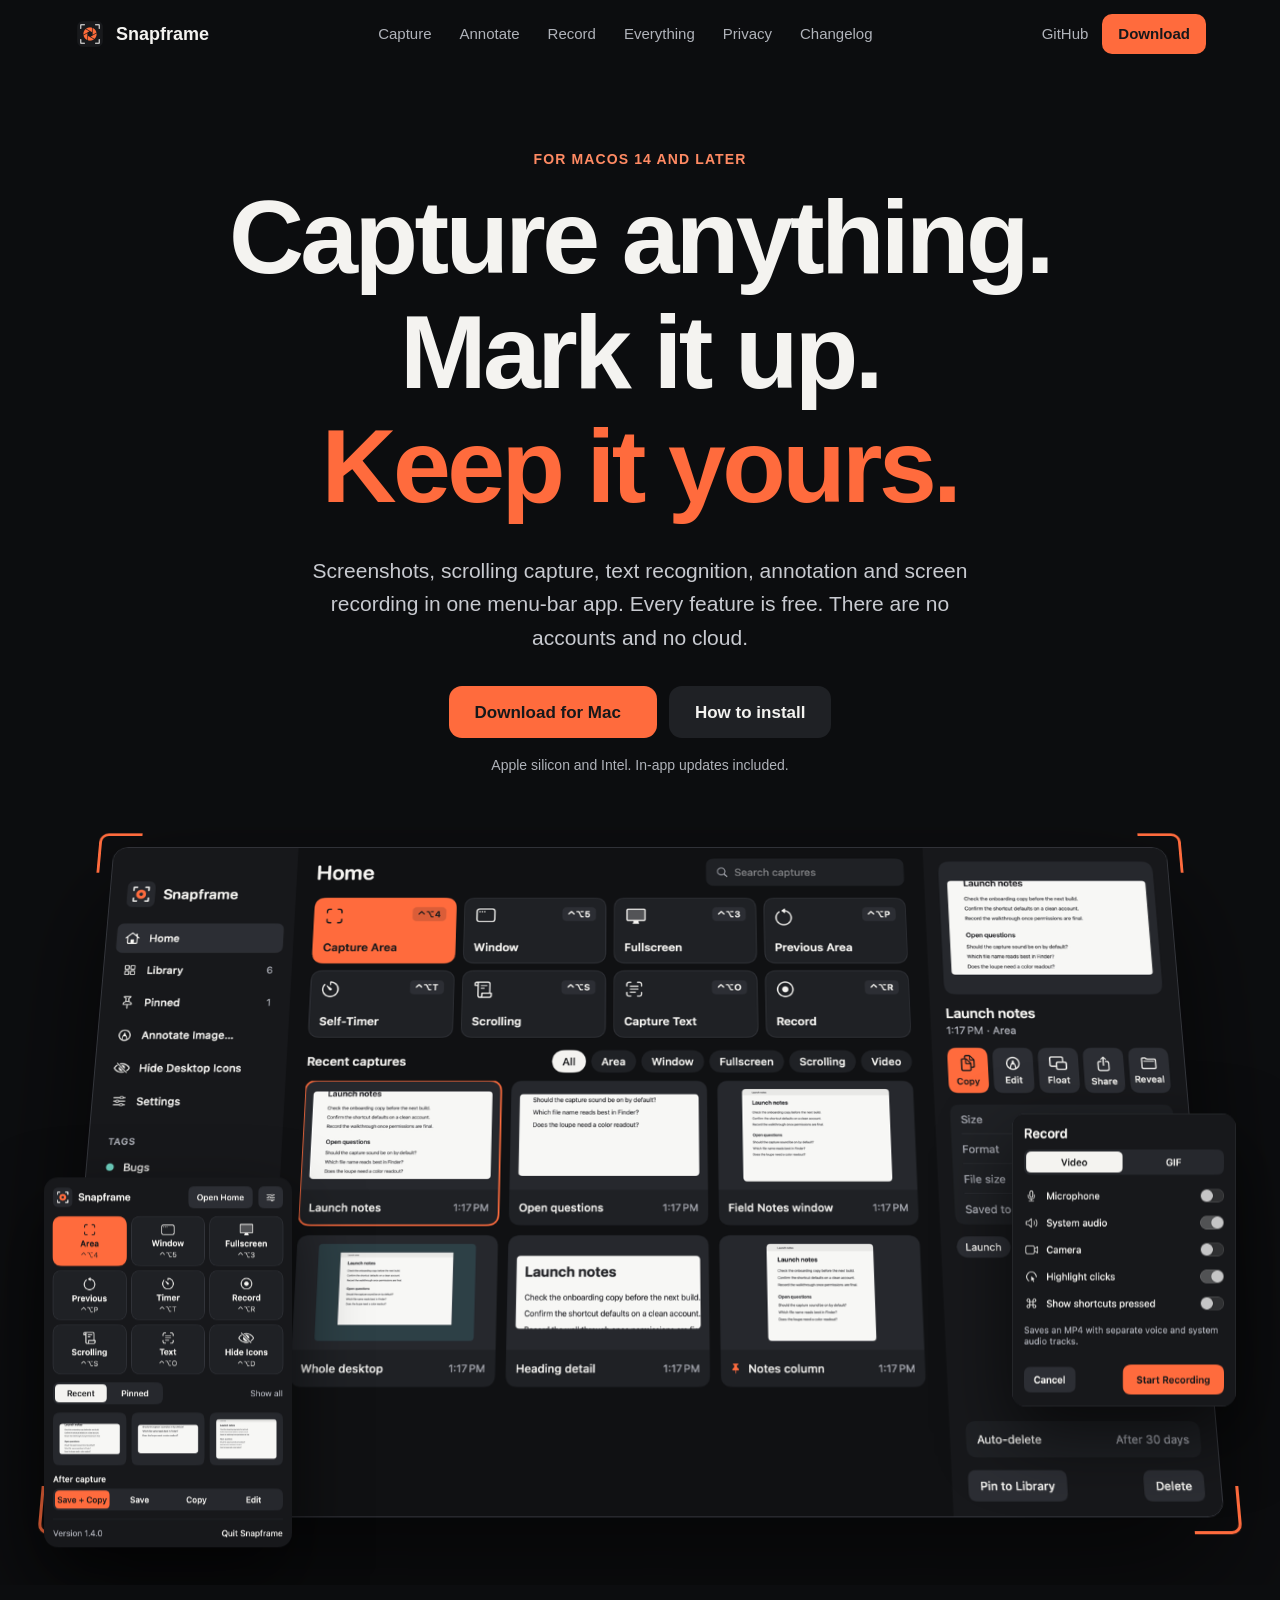
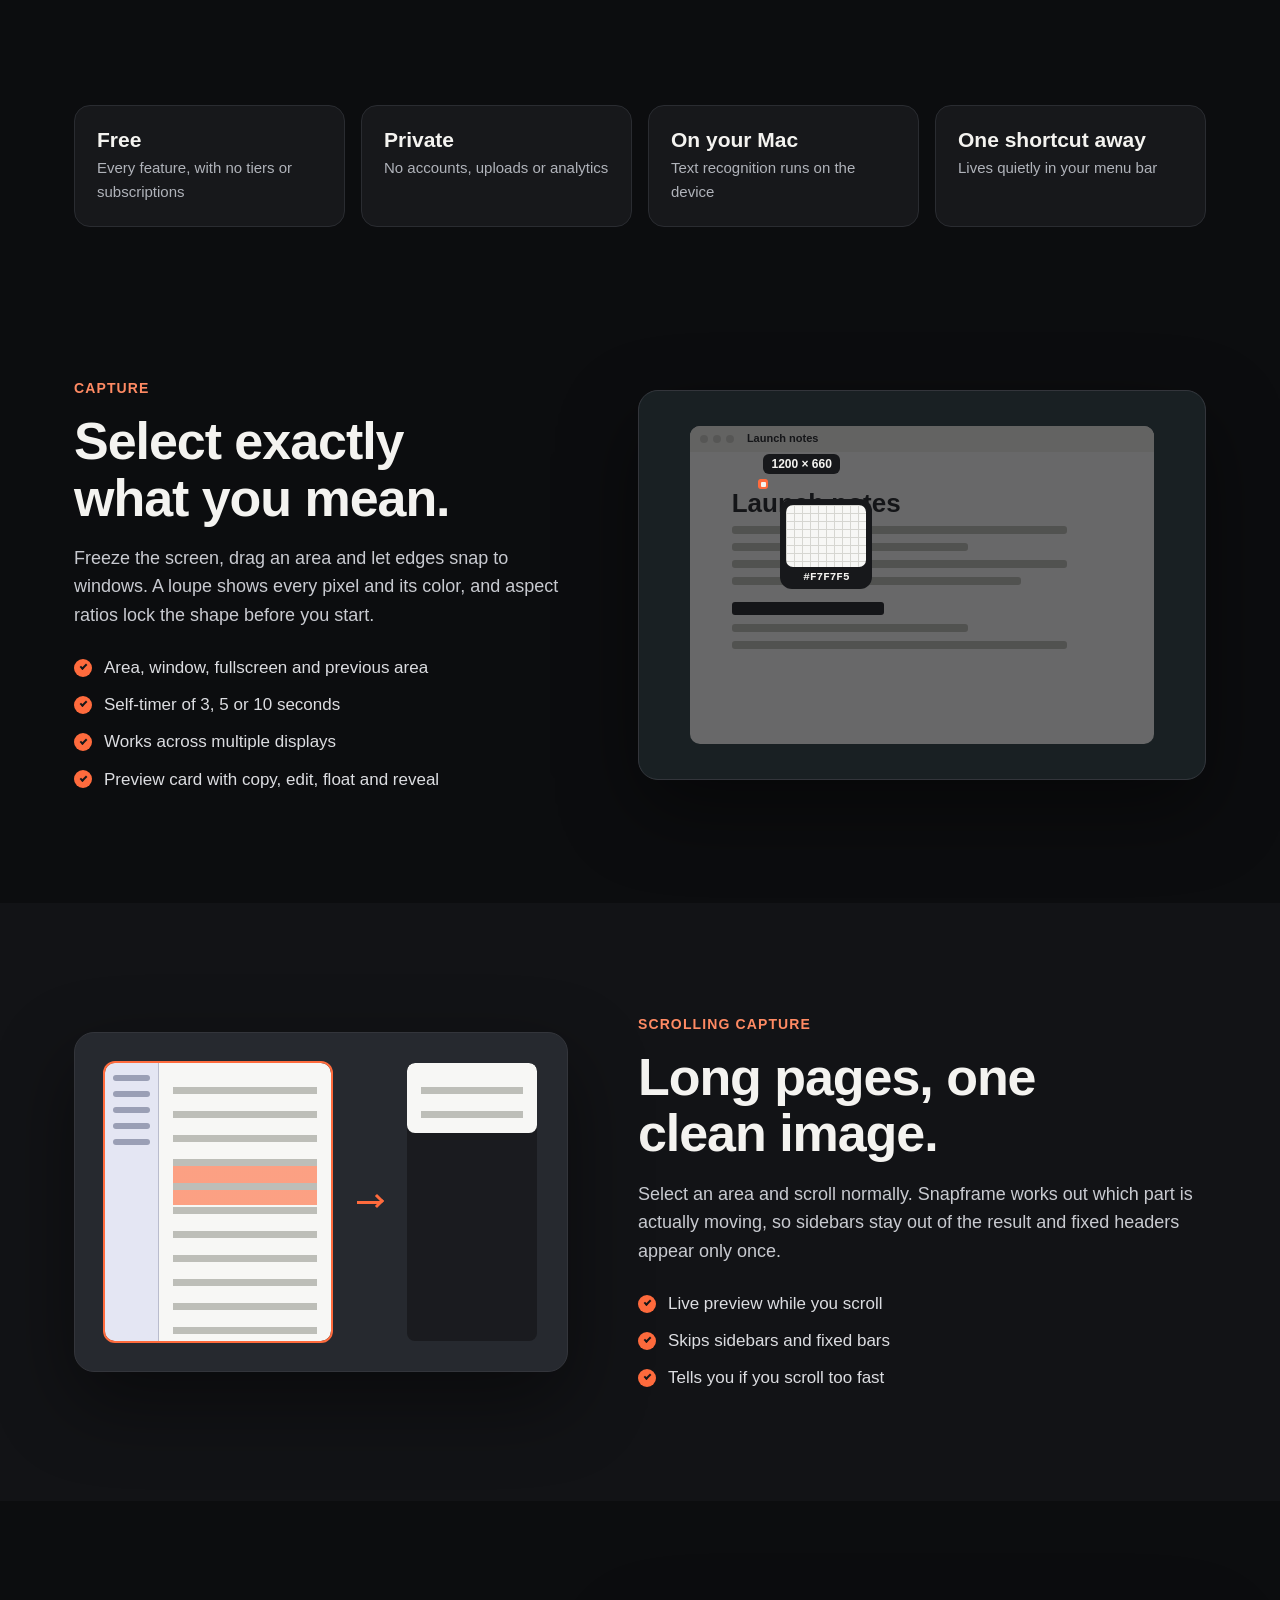
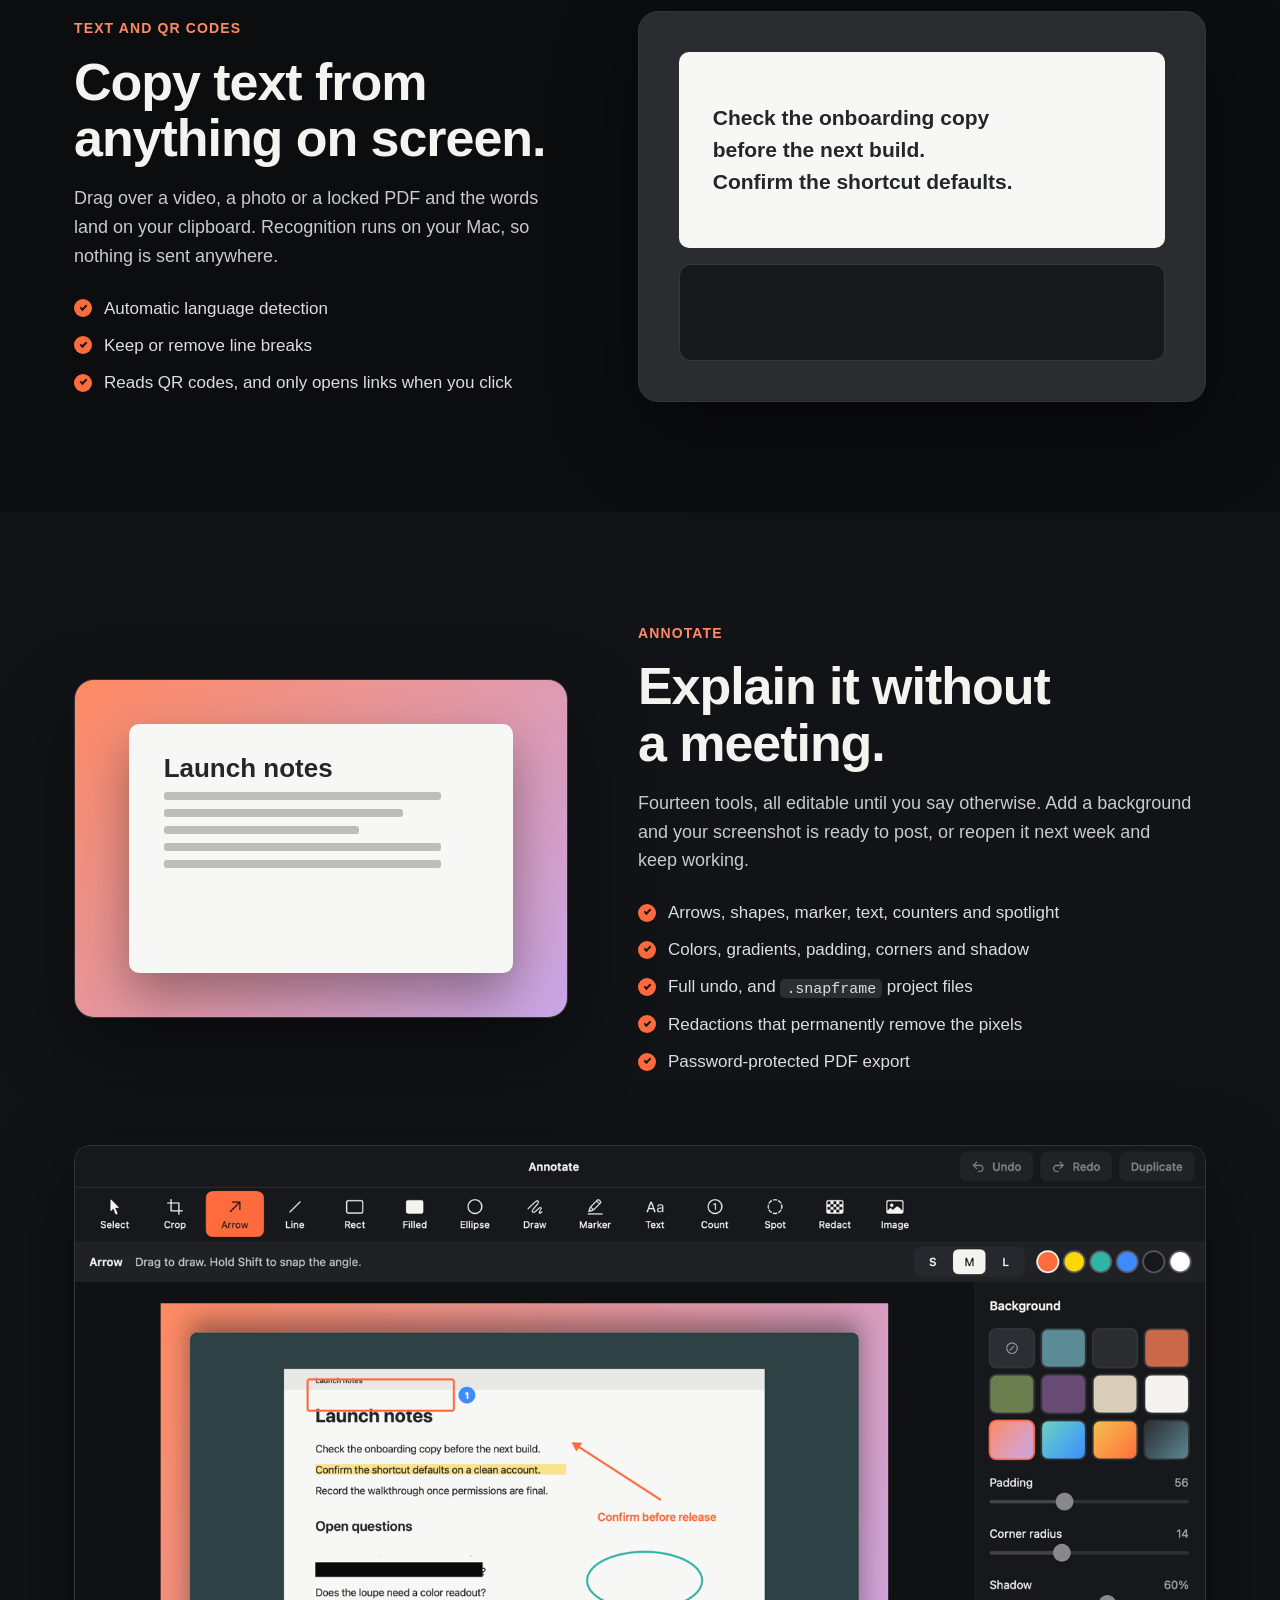
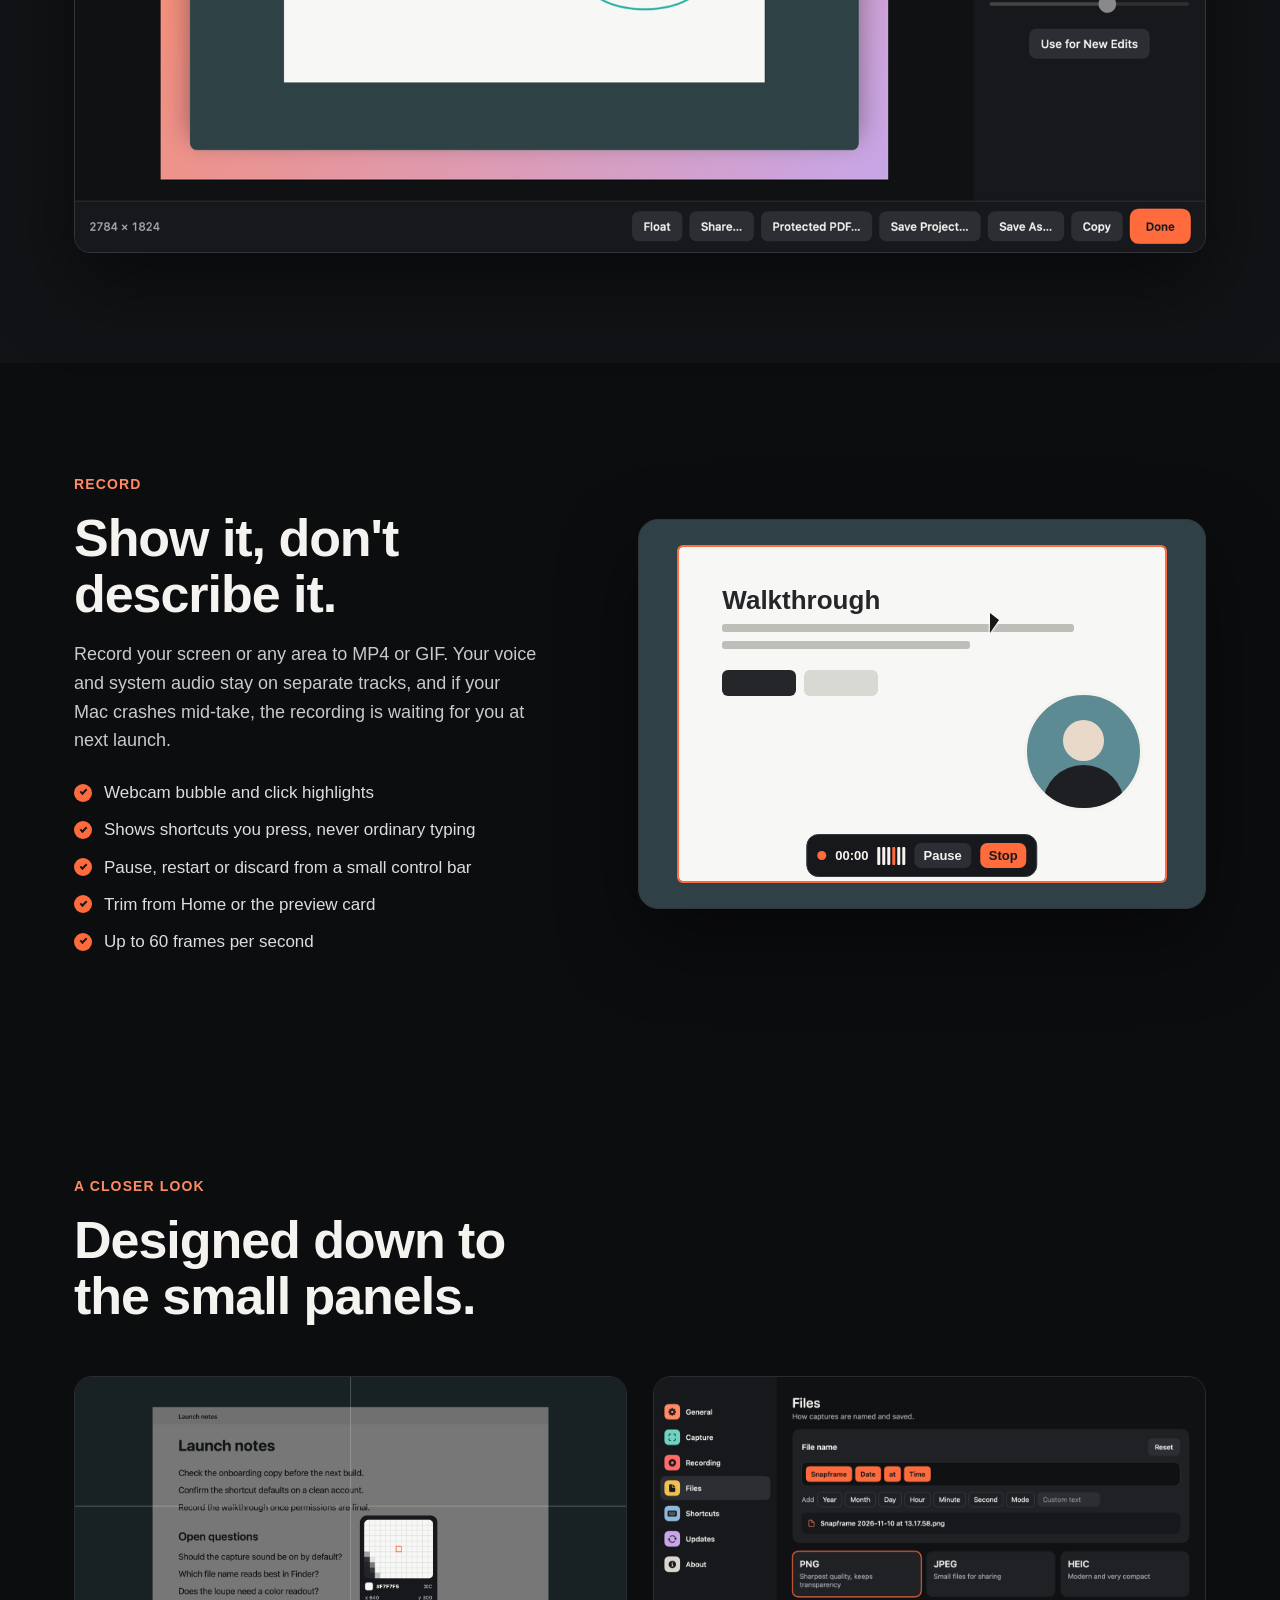
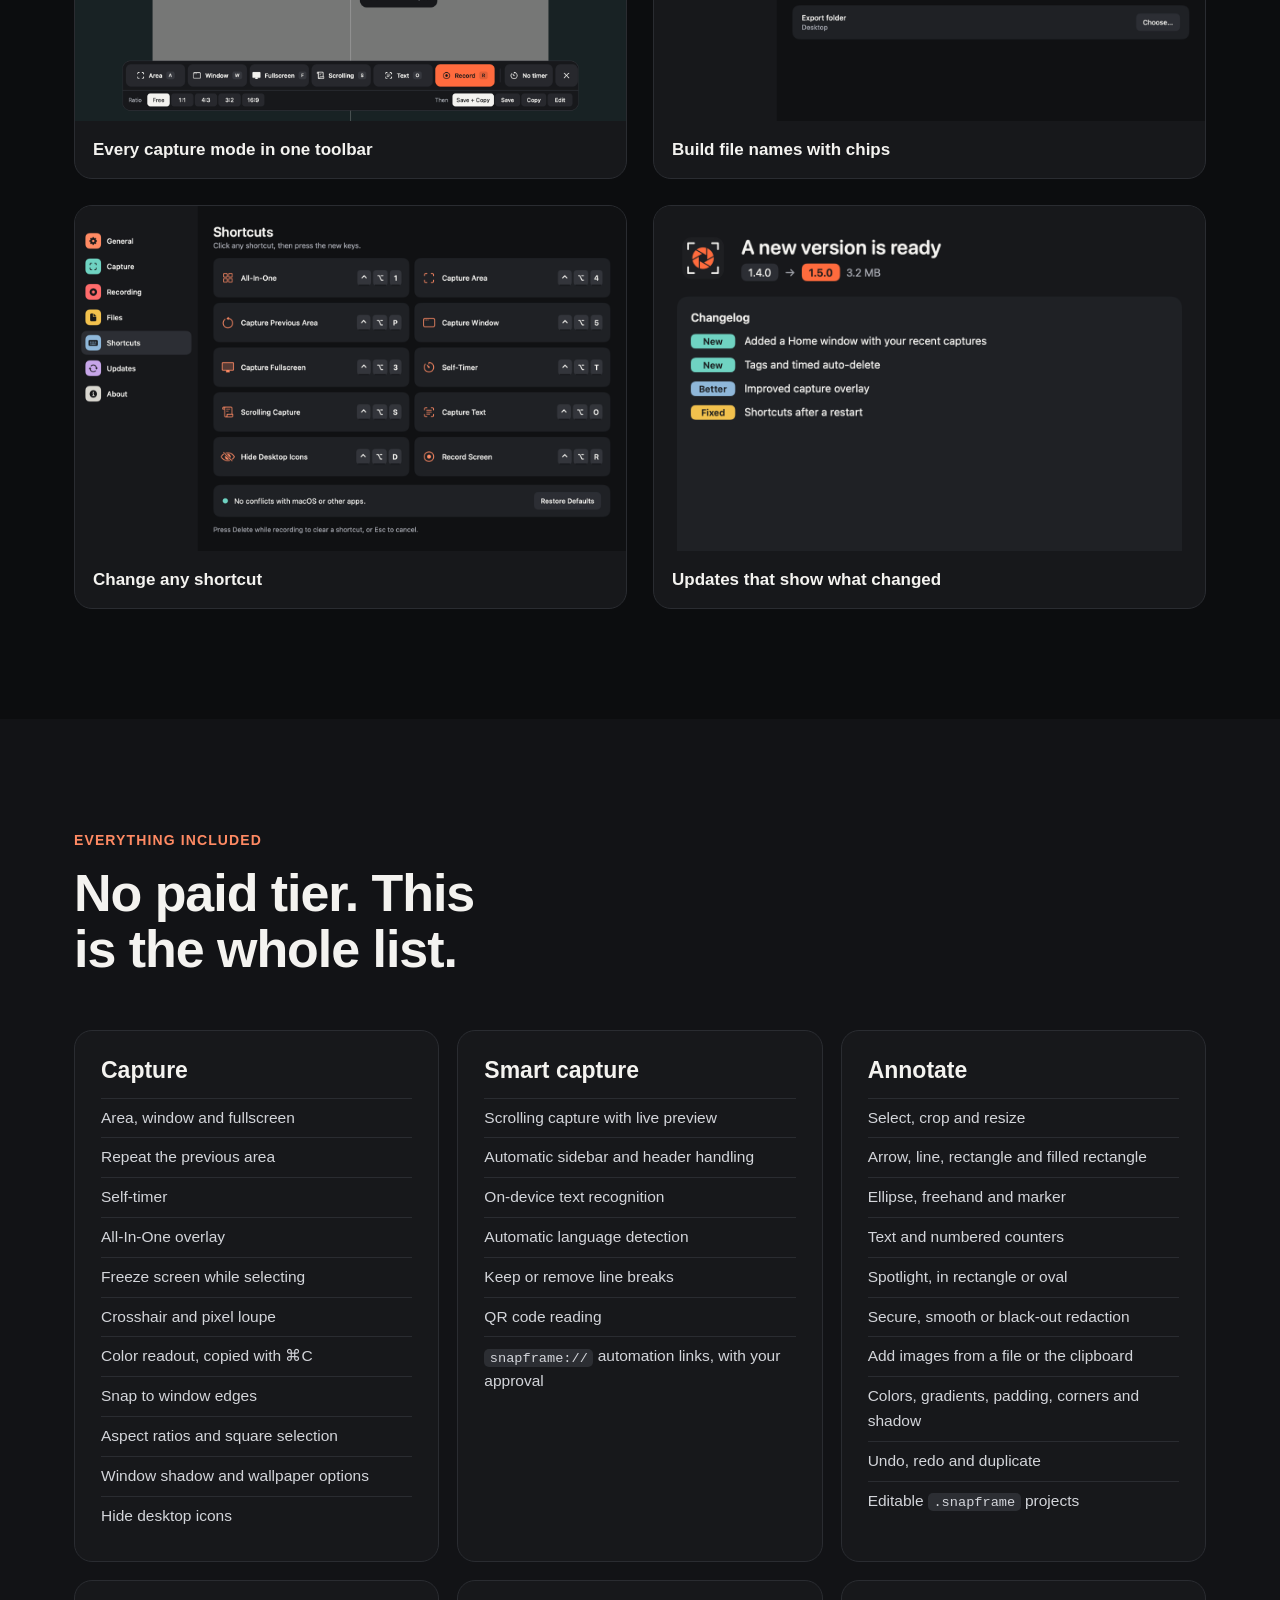
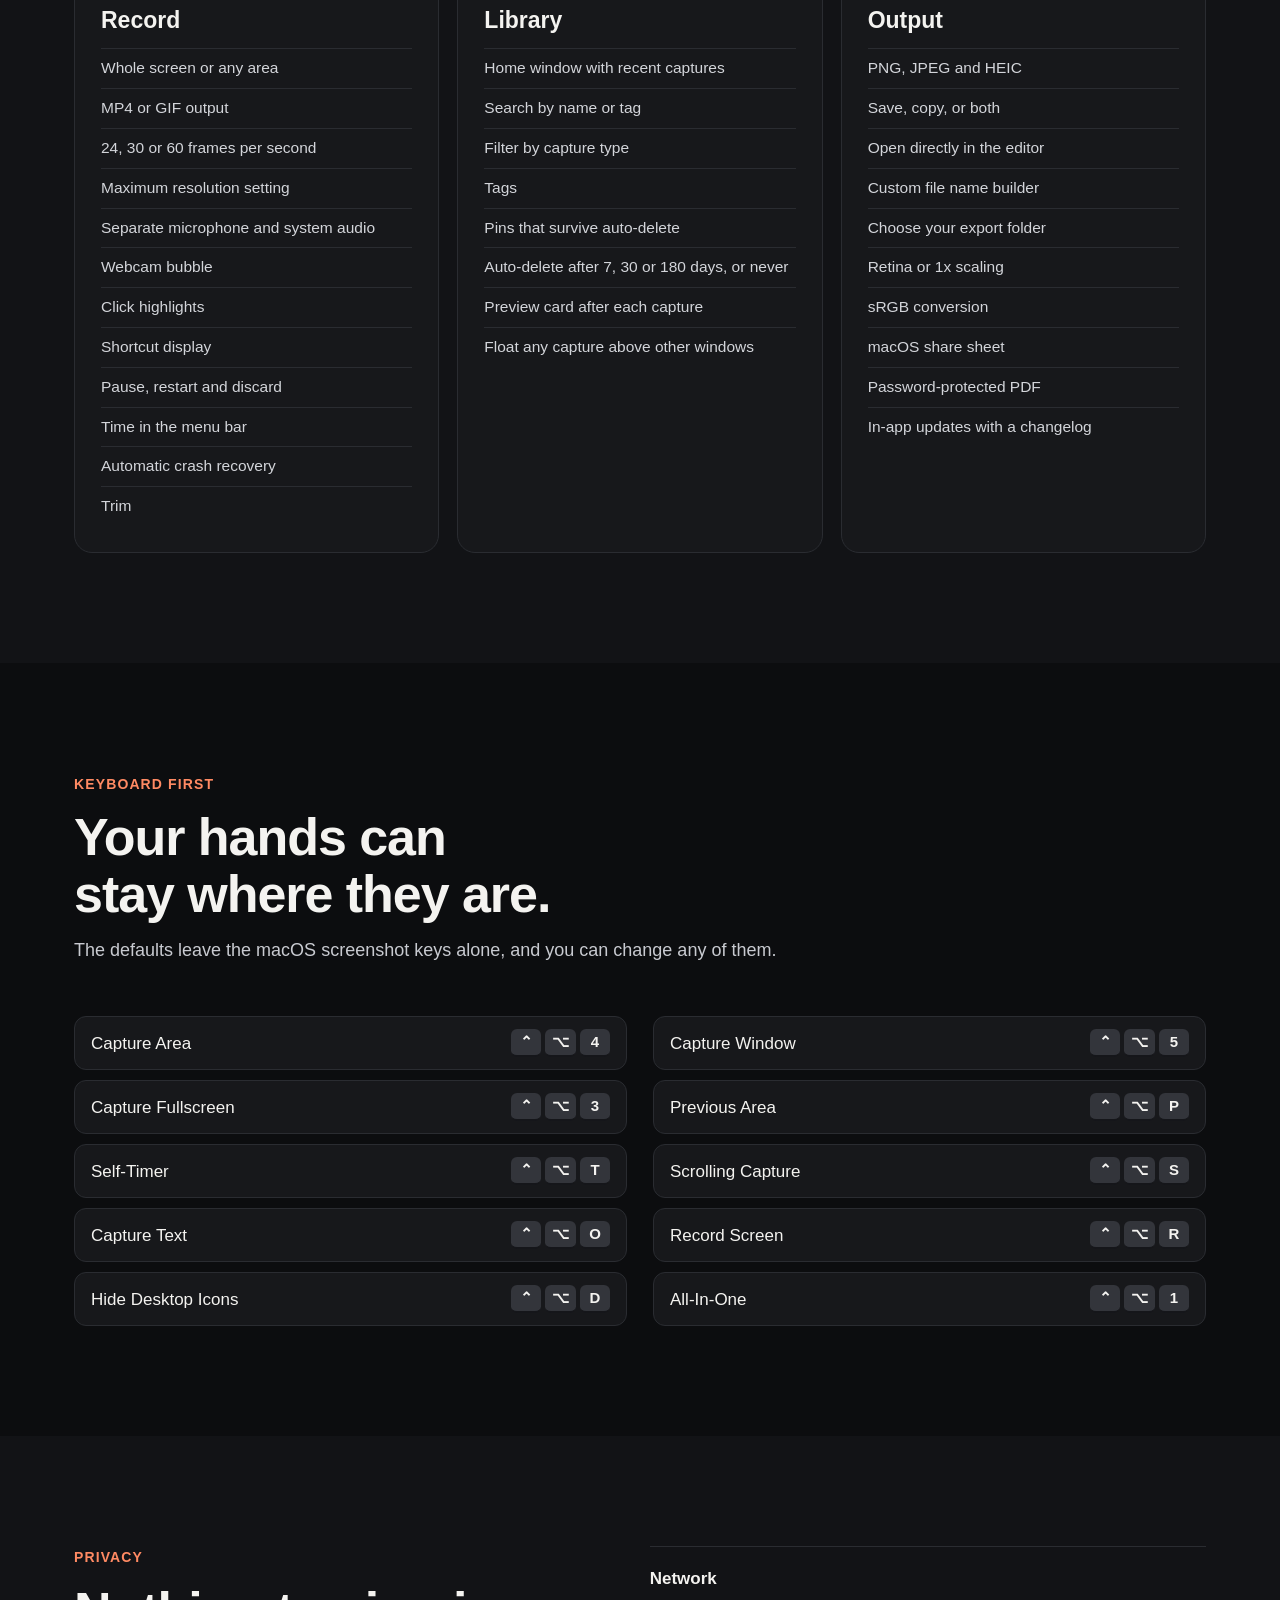
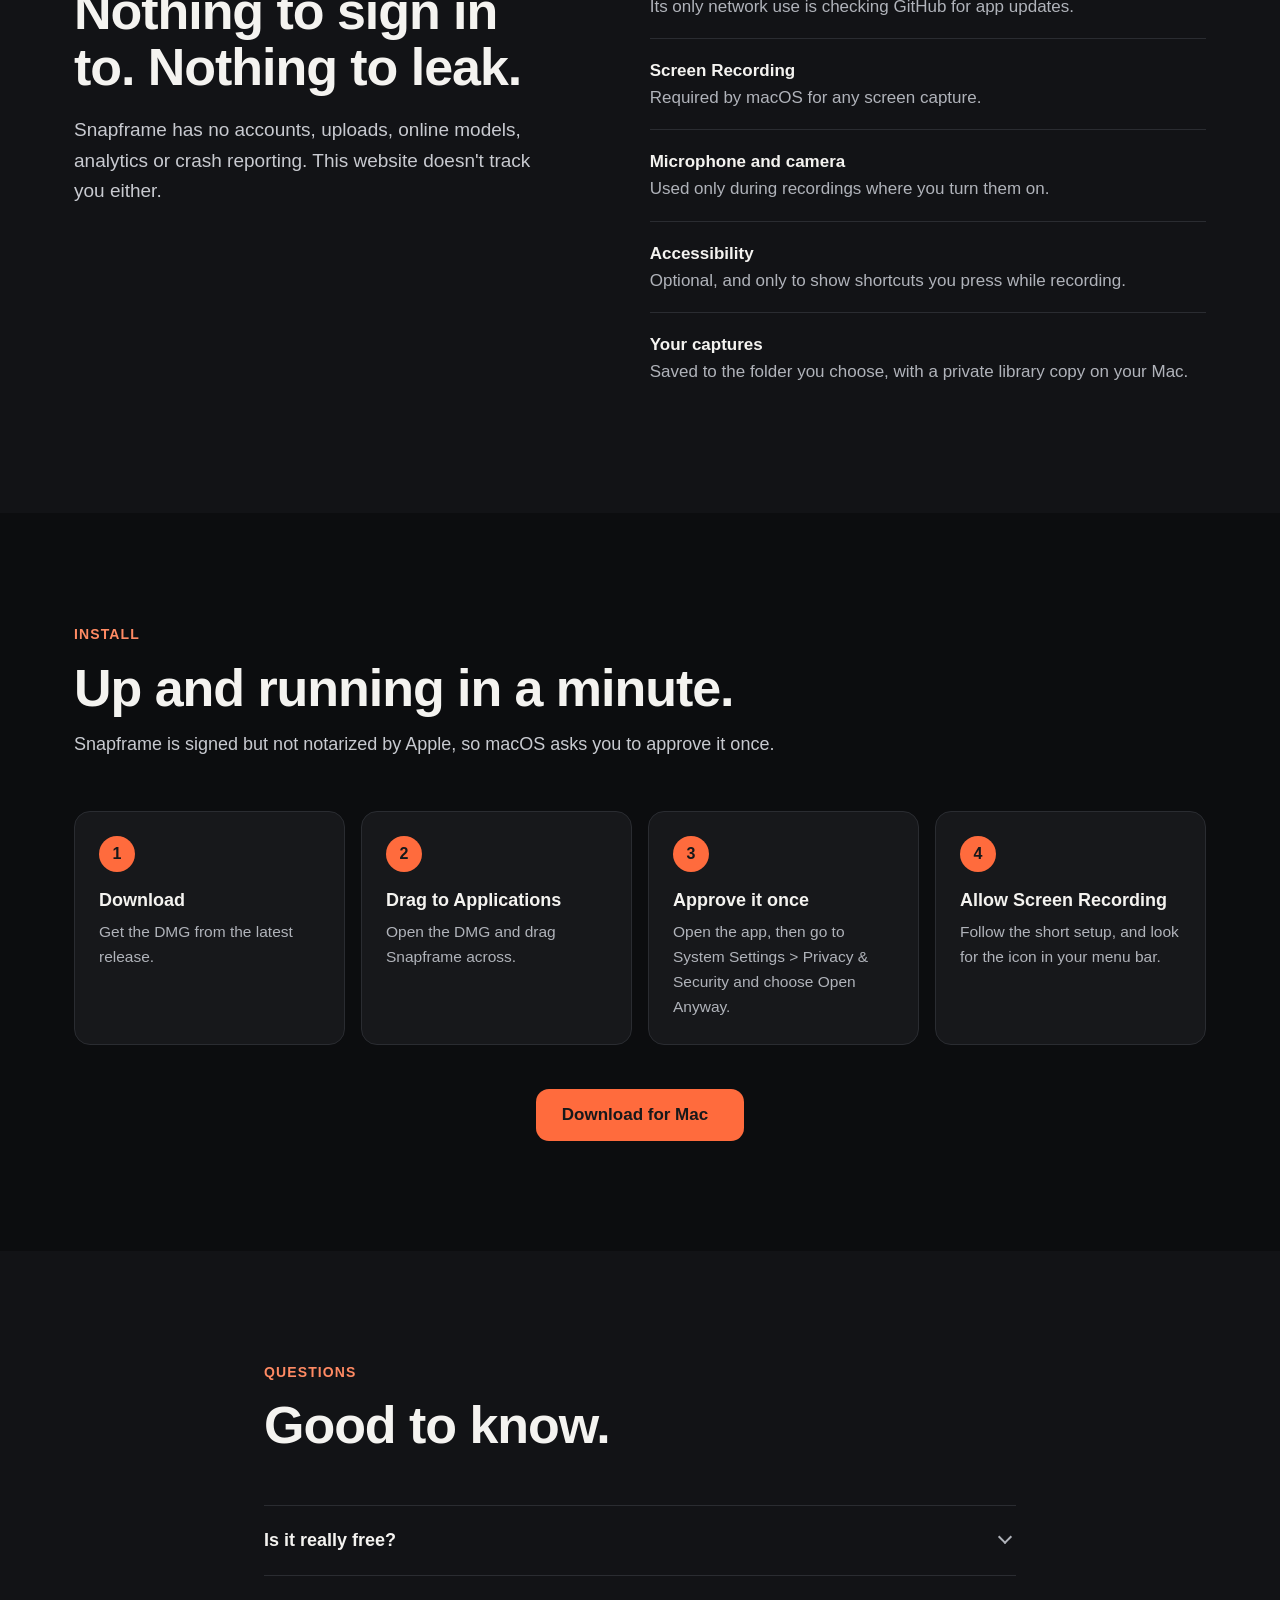
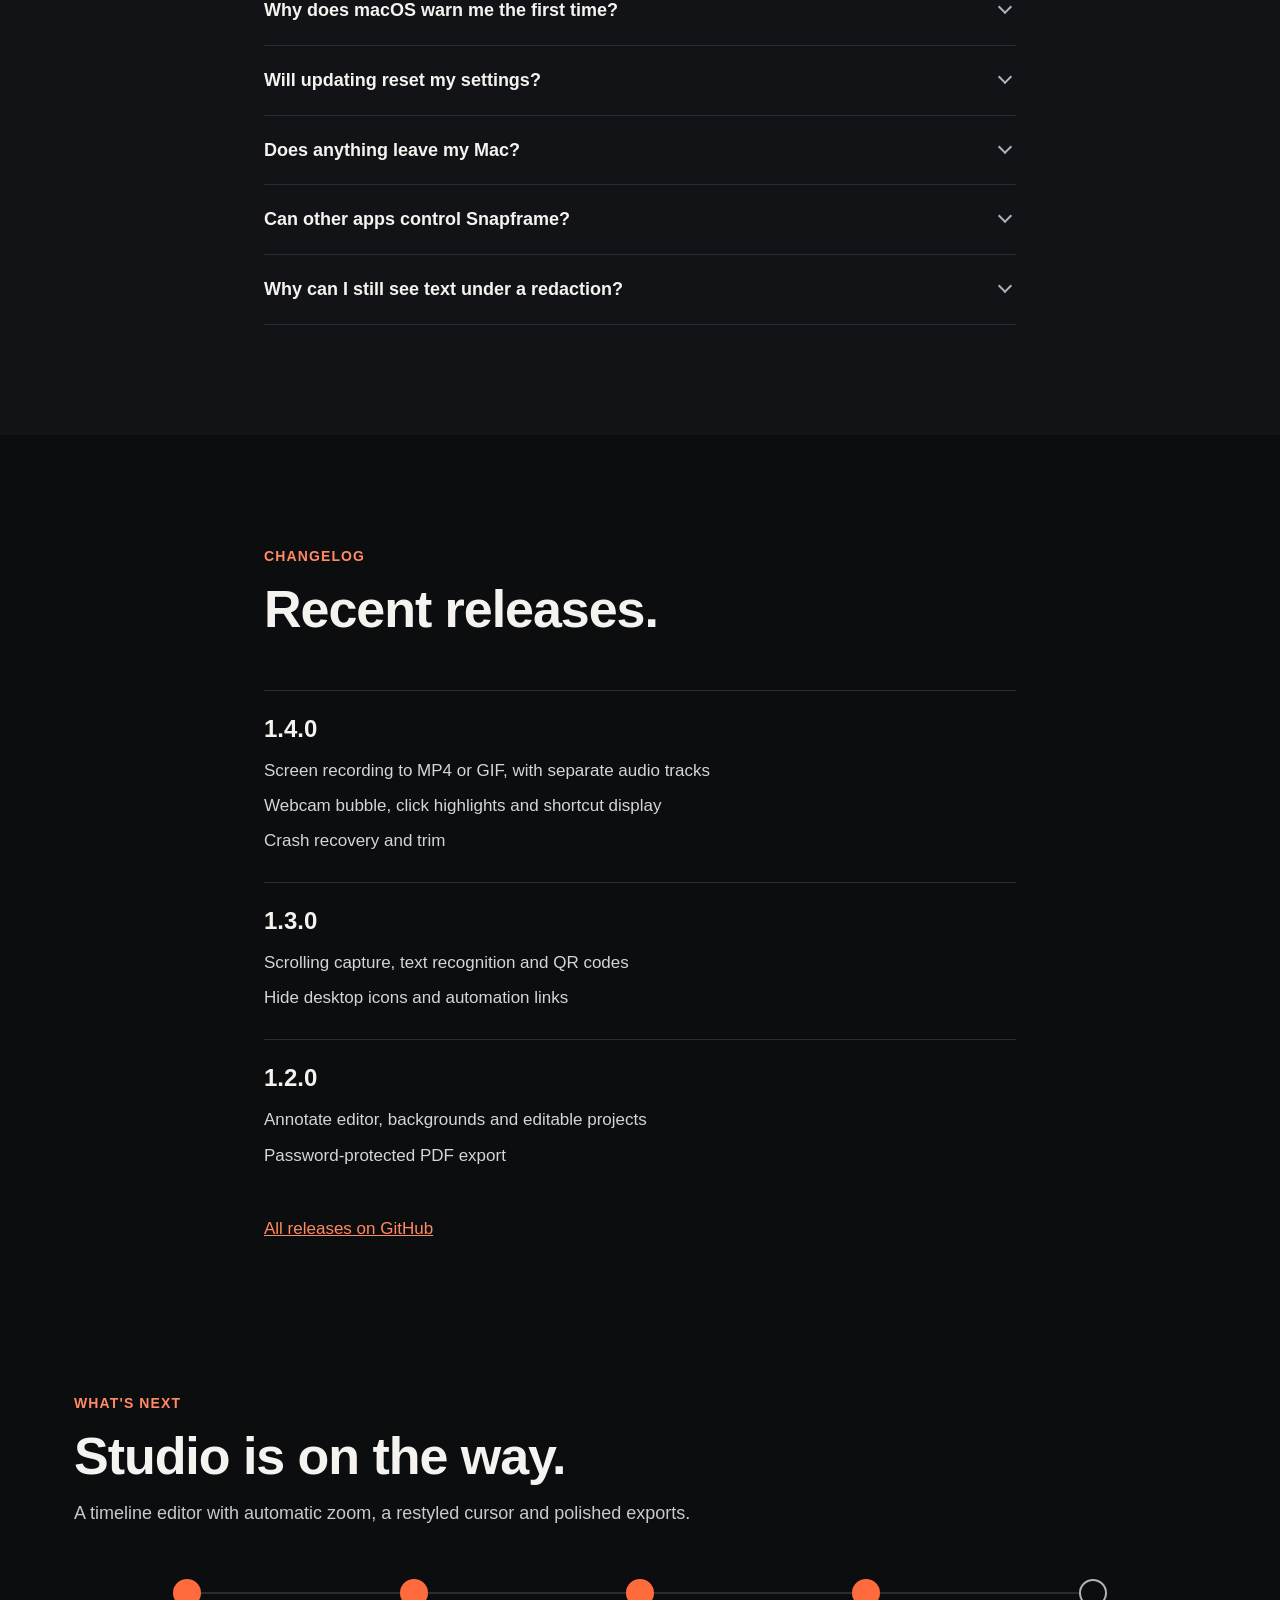
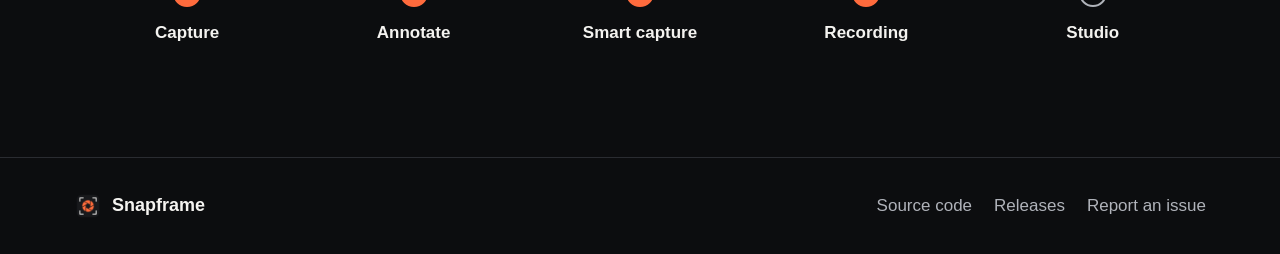
==== docs/index.html @ 59d9e49a "Add the Snapframe website" ====
<!doctype html>
<html lang="en">
<head>
<meta charset="utf-8">
<meta name="viewport" content="width=device-width, initial-scale=1">
<title>Snapframe: free screenshots and screen recording for Mac</title>
<meta name="description" content="Capture, mark up and record your Mac. Scrolling capture, text recognition, an Annotate editor and screen recording. Free, with no accounts and no cloud.">
<meta property="og:title" content="Snapframe: free screenshots and screen recording for Mac">
<meta property="og:description" content="Capture, mark up and record your Mac. Free, with no accounts and no cloud.">
<meta property="og:type" content="website">
<meta property="og:url" content="https://sagarrokade006.github.io/snapframe/">
<meta property="og:image" content="https://sagarrokade006.github.io/snapframe/screenshots/home.png">
<meta name="twitter:card" content="summary_large_image">
<meta name="theme-color" content="#0c0d0f">
<link rel="icon" href="icon.png">
<script>document.documentElement.classList.add('js')</script>
<link rel="stylesheet" href="site.css">
<script src="site.js" defer></script>
</head>
<body>

<a class="skip" href="#main">Skip to content</a>

<header class="nav" id="nav">
  <div class="wrap nav-inner">
    <a class="brand" href="#top"><img src="icon.png" width="32" height="32" alt=""><span>Snapframe</span></a>
    <nav class="nav-links" aria-label="Main">
      <a href="#capture">Capture</a>
      <a href="#annotate">Annotate</a>
      <a href="#record">Record</a>
      <a href="#everything">Everything</a>
      <a href="#privacy">Privacy</a>
      <a href="#changelog">Changelog</a>
    </nav>
    <div class="nav-actions">
      <a class="link-quiet" href="https://github.com/sagarrokade006/snapframe">GitHub</a>
      <a class="btn btn-small js-download" href="https://github.com/sagarrokade006/snapframe/releases/latest">Download</a>
    </div>
  </div>
</header>

<main id="main">

<section class="hero" id="top">
  <div class="wrap hero-copy">
    <p class="eyebrow reveal">For macOS 14 and later</p>
    <h1 class="hero-title">
      <span class="line"><span>Capture anything.</span></span>
      <span class="line"><span>Mark it up.</span></span>
      <span class="line"><span class="accent">Keep it yours.</span></span>
    </h1>
    <p class="lede reveal" style="--d:.25s">Screenshots, scrolling capture, text recognition, annotation and screen recording in one menu-bar app. Every feature is free. There are no accounts and no cloud.</p>
    <div class="cta reveal" style="--d:.35s">
      <a class="btn js-download" href="https://github.com/sagarrokade006/snapframe/releases/latest">Download for Mac <span class="btn-note js-version"></span></a>
      <a class="btn btn-ghost" href="#install">How to install</a>
    </div>
    <p class="fine reveal" style="--d:.42s">Apple silicon and Intel. In-app updates included.</p>
  </div>

  <div class="wrap hero-stage" id="heroStage">
    <div class="hero-window">
      <img src="screenshots/home.png" width="1600" height="1000" alt="Snapframe Home window with capture tiles, recent captures and a details panel" fetchpriority="high">
      <span class="corner tl"></span><span class="corner tr"></span><span class="corner bl"></span><span class="corner br"></span>
    </div>
    <img class="float float-left" data-speed="-0.08" src="screenshots/popover.png" width="384" alt="Menu bar popover with capture tiles" loading="lazy">
    <img class="float float-right" data-speed="-0.14" src="screenshots/record-setup.png" width="300" alt="Recording options panel" loading="lazy">
  </div>
</section>

<section class="promises">
  <div class="wrap promise-grid">
    <div class="promise reveal"><strong>Free</strong><span>Every feature, with no tiers or subscriptions</span></div>
    <div class="promise reveal" style="--d:.08s"><strong>Private</strong><span>No accounts, uploads or analytics</span></div>
    <div class="promise reveal" style="--d:.16s"><strong>On your Mac</strong><span>Text recognition runs on the device</span></div>
    <div class="promise reveal" style="--d:.24s"><strong>One shortcut away</strong><span>Lives quietly in your menu bar</span></div>
  </div>
</section>

<section class="feature" id="capture">
  <div class="wrap split">
    <div class="split-copy reveal">
      <p class="eyebrow">Capture</p>
      <h2>Select exactly what you mean.</h2>
      <p>Freeze the screen, drag an area and let edges snap to windows. A loupe shows every pixel and its color, and aspect ratios lock the shape before you start.</p>
      <ul class="ticks">
        <li>Area, window, fullscreen and previous area</li>
        <li>Self-timer of 3, 5 or 10 seconds</li>
        <li>Works across multiple displays</li>
        <li>Preview card with copy, edit, float and reveal</li>
      </ul>
    </div>
    <div class="stage demo-capture reveal" style="--d:.1s" aria-hidden="true">
      <div class="doc">
        <div class="doc-bar"><i></i><i></i><i></i><b>Launch notes</b></div>
        <div class="doc-body"><h4>Launch notes</h4><p></p><p class="s"></p><p></p><p class="m"></p><h5></h5><p class="s"></p><p></p></div>
      </div>
      <div class="sel"><em>1200 × 660</em><u></u><u></u><u></u><u></u></div>
      <div class="loupe"><div class="px"></div><small>#F7F7F5</small></div>
      <div class="flash"></div>
      <div class="qa"><div class="qa-img"><span></span><span></span><span></span></div><div class="qa-row"><b>Saved and copied</b></div></div>
    </div>
  </div>
</section>

<section class="feature alt" id="scrolling">
  <div class="wrap split reverse">
    <div class="split-copy reveal">
      <p class="eyebrow">Scrolling capture</p>
      <h2>Long pages, one clean image.</h2>
      <p>Select an area and scroll normally. Snapframe works out which part is actually moving, so sidebars stay out of the result and fixed headers appear only once.</p>
      <ul class="ticks">
        <li>Live preview while you scroll</li>
        <li>Skips sidebars and fixed bars</li>
        <li>Tells you if you scroll too fast</li>
      </ul>
    </div>
    <div class="stage demo-scroll reveal" style="--d:.1s" aria-hidden="true">
      <div class="scroll-view">
        <div class="side"><i></i><i></i><i></i><i></i><i></i></div>
        <div class="pane"><div class="pane-track"><div class="pg"></div></div></div>
      </div>
      <div class="arrow-flow"></div>
      <div class="scroll-out"><div class="out-fill"><div class="pg"></div></div></div>
    </div>
  </div>
</section>

<section class="feature" id="text">
  <div class="wrap split">
    <div class="split-copy reveal">
      <p class="eyebrow">Text and QR codes</p>
      <h2>Copy text from anything on screen.</h2>
      <p>Drag over a video, a photo or a locked PDF and the words land on your clipboard. Recognition runs on your Mac, so nothing is sent anywhere.</p>
      <ul class="ticks">
        <li>Automatic language detection</li>
        <li>Keep or remove line breaks</li>
        <li>Reads QR codes, and only opens links when you click</li>
      </ul>
    </div>
    <div class="stage demo-text reveal" style="--d:.1s" aria-hidden="true">
      <div class="ocr-source">
        <span>Check the onboarding copy</span>
        <span>before the next build.</span>
        <span>Confirm the shortcut defaults.</span>
        <div class="scan"></div>
      </div>
      <div class="ocr-card">
        <b><i class="dot"></i>Copied to clipboard</b>
        <p class="typed">Check the onboarding copy before the next build. Confirm the shortcut defaults.</p>
      </div>
    </div>
  </div>
</section>

<section class="feature alt" id="annotate">
  <div class="wrap split reverse">
    <div class="split-copy reveal">
      <p class="eyebrow">Annotate</p>
      <h2>Explain it without a meeting.</h2>
      <p>Fourteen tools, all editable until you say otherwise. Add a background and your screenshot is ready to post, or reopen it next week and keep working.</p>
      <ul class="ticks">
        <li>Arrows, shapes, marker, text, counters and spotlight</li>
        <li>Colors, gradients, padding, corners and shadow</li>
        <li>Full undo, and <code>.snapframe</code> project files</li>
        <li>Redactions that permanently remove the pixels</li>
        <li>Password-protected PDF export</li>
      </ul>
    </div>
    <div class="stage demo-annotate reveal" style="--d:.1s" aria-hidden="true">
      <div class="backdrop">
        <div class="doc">
          <div class="doc-body">
            <h4>Launch notes</h4>
            <p></p>
            <p class="m hl"><span></span></p>
            <p class="s"></p>
            <p class="redact"><span></span></p>
            <p></p>
          </div>
          <svg viewBox="0 0 400 260" preserveAspectRatio="none">
            <rect class="draw-rect" x="18" y="14" width="150" height="40" rx="4"/>
            <path class="draw-arrow" d="M340 190 C 310 120, 270 96, 214 92"/>
            <path class="draw-head" d="M230 80 L212 92 L230 106"/>
          </svg>
          <span class="count">1</span>
          <span class="tag">Confirm before release</span>
        </div>
      </div>
    </div>
  </div>
  <div class="wrap shot-wide reveal">
    <img src="screenshots/annotate.png" width="1600" height="1000" alt="Annotate editor with its toolbar, color choices and background panel" loading="lazy">
  </div>
</section>

<section class="feature" id="record">
  <div class="wrap split">
    <div class="split-copy reveal">
      <p class="eyebrow">Record</p>
      <h2>Show it, don't describe it.</h2>
      <p>Record your screen or any area to MP4 or GIF. Your voice and system audio stay on separate tracks, and if your Mac crashes mid-take, the recording is waiting for you at next launch.</p>
      <ul class="ticks">
        <li>Webcam bubble and click highlights</li>
        <li>Shows shortcuts you press, never ordinary typing</li>
        <li>Pause, restart or discard from a small control bar</li>
        <li>Trim from Home or the preview card</li>
        <li>Up to 60 frames per second</li>
      </ul>
    </div>
    <div class="stage demo-record reveal" style="--d:.1s" aria-hidden="true">
      <div class="doc"><div class="doc-body"><h4>Walkthrough</h4><p></p><p class="s"></p><div class="pills"><i class="primary"></i><i></i></div></div></div>
      <div class="ripple"></div>
      <div class="cursor"></div>
      <div class="cam"><i></i><b></b></div>
      <div class="keys"><kbd>⌘</kbd><kbd>⇧</kbd><kbd>P</kbd></div>
      <div class="hud">
        <i class="rec"></i><span id="recClock">00:00</span>
        <div class="meter"><s></s><s></s><s></s><s></s><s></s><s></s></div>
        <b>Pause</b><b class="stop">Stop</b>
      </div>
    </div>
  </div>
</section>

<section class="section" id="tour">
  <div class="wrap">
    <div class="section-head reveal">
      <p class="eyebrow">A closer look</p>
      <h2>Designed down to the small panels.</h2>
    </div>
    <div class="gallery">
      <figure class="reveal"><img src="screenshots/overlay.png" width="1600" height="1000" alt="Capture overlay with its toolbar" loading="lazy"><figcaption>Every capture mode in one toolbar</figcaption></figure>
      <figure class="reveal" style="--d:.08s"><img src="screenshots/settings.png" width="1400" height="924" alt="File name builder in Settings" loading="lazy"><figcaption>Build file names with chips</figcaption></figure>
      <figure class="reveal"><img src="screenshots/shortcuts.png" width="1400" height="924" alt="Keyboard shortcut settings" loading="lazy"><figcaption>Change any shortcut</figcaption></figure>
      <figure class="reveal" style="--d:.08s"><img src="screenshots/update.png" width="1200" height="1033" alt="Update window with a changelog" loading="lazy"><figcaption>Updates that show what changed</figcaption></figure>
    </div>
  </div>
</section>

<section class="section alt" id="everything">
  <div class="wrap">
    <div class="section-head reveal">
      <p class="eyebrow">Everything included</p>
      <h2>No paid tier. This is the whole list.</h2>
    </div>
    <div class="list-grid">
      <article class="reveal">
        <h3>Capture</h3>
        <ul>
          <li>Area, window and fullscreen</li><li>Repeat the previous area</li><li>Self-timer</li><li>All-In-One overlay</li><li>Freeze screen while selecting</li><li>Crosshair and pixel loupe</li><li>Color readout, copied with ⌘C</li><li>Snap to window edges</li><li>Aspect ratios and square selection</li><li>Window shadow and wallpaper options</li><li>Hide desktop icons</li>
        </ul>
      </article>
      <article class="reveal" style="--d:.06s">
        <h3>Smart capture</h3>
        <ul>
          <li>Scrolling capture with live preview</li><li>Automatic sidebar and header handling</li><li>On-device text recognition</li><li>Automatic language detection</li><li>Keep or remove line breaks</li><li>QR code reading</li><li><code>snapframe://</code> automation links, with your approval</li>
        </ul>
      </article>
      <article class="reveal" style="--d:.12s">
        <h3>Annotate</h3>
        <ul>
          <li>Select, crop and resize</li><li>Arrow, line, rectangle and filled rectangle</li><li>Ellipse, freehand and marker</li><li>Text and numbered counters</li><li>Spotlight, in rectangle or oval</li><li>Secure, smooth or black-out redaction</li><li>Add images from a file or the clipboard</li><li>Colors, gradients, padding, corners and shadow</li><li>Undo, redo and duplicate</li><li>Editable <code>.snapframe</code> projects</li>
        </ul>
      </article>
      <article class="reveal">
        <h3>Record</h3>
        <ul>
          <li>Whole screen or any area</li><li>MP4 or GIF output</li><li>24, 30 or 60 frames per second</li><li>Maximum resolution setting</li><li>Separate microphone and system audio</li><li>Webcam bubble</li><li>Click highlights</li><li>Shortcut display</li><li>Pause, restart and discard</li><li>Time in the menu bar</li><li>Automatic crash recovery</li><li>Trim</li>
        </ul>
      </article>
      <article class="reveal" style="--d:.06s">
        <h3>Library</h3>
        <ul>
          <li>Home window with recent captures</li><li>Search by name or tag</li><li>Filter by capture type</li><li>Tags</li><li>Pins that survive auto-delete</li><li>Auto-delete after 7, 30 or 180 days, or never</li><li>Preview card after each capture</li><li>Float any capture above other windows</li>
        </ul>
      </article>
      <article class="reveal" style="--d:.12s">
        <h3>Output</h3>
        <ul>
          <li>PNG, JPEG and HEIC</li><li>Save, copy, or both</li><li>Open directly in the editor</li><li>Custom file name builder</li><li>Choose your export folder</li><li>Retina or 1x scaling</li><li>sRGB conversion</li><li>macOS share sheet</li><li>Password-protected PDF</li><li>In-app updates with a changelog</li>
        </ul>
      </article>
    </div>
  </div>
</section>

<section class="section" id="shortcuts">
  <div class="wrap">
    <div class="section-head reveal">
      <p class="eyebrow">Keyboard first</p>
      <h2>Your hands can stay where they are.</h2>
      <p>The defaults leave the macOS screenshot keys alone, and you can change any of them.</p>
    </div>
    <div class="keys-grid">
      <div class="key-row reveal"><span>Capture Area</span><span class="caps"><kbd>⌃</kbd><kbd>⌥</kbd><kbd>4</kbd></span></div>
      <div class="key-row reveal"><span>Capture Window</span><span class="caps"><kbd>⌃</kbd><kbd>⌥</kbd><kbd>5</kbd></span></div>
      <div class="key-row reveal"><span>Capture Fullscreen</span><span class="caps"><kbd>⌃</kbd><kbd>⌥</kbd><kbd>3</kbd></span></div>
      <div class="key-row reveal"><span>Previous Area</span><span class="caps"><kbd>⌃</kbd><kbd>⌥</kbd><kbd>P</kbd></span></div>
      <div class="key-row reveal"><span>Self-Timer</span><span class="caps"><kbd>⌃</kbd><kbd>⌥</kbd><kbd>T</kbd></span></div>
      <div class="key-row reveal"><span>Scrolling Capture</span><span class="caps"><kbd>⌃</kbd><kbd>⌥</kbd><kbd>S</kbd></span></div>
      <div class="key-row reveal"><span>Capture Text</span><span class="caps"><kbd>⌃</kbd><kbd>⌥</kbd><kbd>O</kbd></span></div>
      <div class="key-row reveal"><span>Record Screen</span><span class="caps"><kbd>⌃</kbd><kbd>⌥</kbd><kbd>R</kbd></span></div>
      <div class="key-row reveal"><span>Hide Desktop Icons</span><span class="caps"><kbd>⌃</kbd><kbd>⌥</kbd><kbd>D</kbd></span></div>
      <div class="key-row reveal"><span>All-In-One</span><span class="caps"><kbd>⌃</kbd><kbd>⌥</kbd><kbd>1</kbd></span></div>
    </div>
  </div>
</section>

<section class="section alt" id="privacy">
  <div class="wrap privacy">
    <div class="reveal">
      <p class="eyebrow">Privacy</p>
      <h2>Nothing to sign in to. Nothing to leak.</h2>
      <p class="lede small">Snapframe has no accounts, uploads, online models, analytics or crash reporting. This website doesn't track you either.</p>
    </div>
    <dl class="reveal" style="--d:.1s">
      <div><dt>Network</dt><dd>Its only network use is checking GitHub for app updates.</dd></div>
      <div><dt>Screen Recording</dt><dd>Required by macOS for any screen capture.</dd></div>
      <div><dt>Microphone and camera</dt><dd>Used only during recordings where you turn them on.</dd></div>
      <div><dt>Accessibility</dt><dd>Optional, and only to show shortcuts you press while recording.</dd></div>
      <div><dt>Your captures</dt><dd>Saved to the folder you choose, with a private library copy on your Mac.</dd></div>
    </dl>
  </div>
</section>

<section class="section" id="install">
  <div class="wrap">
    <div class="section-head reveal">
      <p class="eyebrow">Install</p>
      <h2>Up and running in a minute.</h2>
      <p>Snapframe is signed but not notarized by Apple, so macOS asks you to approve it once.</p>
    </div>
    <ol class="steps">
      <li class="reveal"><b>Download</b><span>Get the DMG from the latest release.</span></li>
      <li class="reveal" style="--d:.08s"><b>Drag to Applications</b><span>Open the DMG and drag Snapframe across.</span></li>
      <li class="reveal" style="--d:.16s"><b>Approve it once</b><span>Open the app, then go to System Settings &gt; Privacy &amp; Security and choose Open Anyway.</span></li>
      <li class="reveal" style="--d:.24s"><b>Allow Screen Recording</b><span>Follow the short setup, and look for the icon in your menu bar.</span></li>
    </ol>
    <div class="cta center reveal"><a class="btn js-download" href="https://github.com/sagarrokade006/snapframe/releases/latest">Download for Mac <span class="btn-note js-version"></span></a></div>
  </div>
</section>

<section class="section alt" id="faq">
  <div class="wrap narrow">
    <div class="section-head reveal"><p class="eyebrow">Questions</p><h2>Good to know.</h2></div>
    <details class="reveal"><summary>Is it really free?</summary><p>Yes. Every feature is included, with no tiers, subscriptions or license keys.</p></details>
    <details class="reveal"><summary>Why does macOS warn me the first time?</summary><p>Apple's notarization requires a paid developer membership. You approve Snapframe once in System Settings, and updates after that install inside the app.</p></details>
    <details class="reveal"><summary>Will updating reset my settings?</summary><p>No. Updates replace the app in place, so your settings, shortcuts, library and permissions stay as they are.</p></details>
    <details class="reveal"><summary>Does anything leave my Mac?</summary><p>Only a check for new versions on GitHub. Captures, recognized text and recordings stay on your Mac unless you choose to share them.</p></details>
    <details class="reveal"><summary>Can other apps control Snapframe?</summary><p>Only with your approval. <code>snapframe://</code> links ask first, and you can always allow or block them in Settings.</p></details>
    <details class="reveal"><summary>Why can I still see text under a redaction?</summary><p>Inside the editor a redaction is still movable. When you press Done or save a project, the original pixels are destroyed. Files you already saved elsewhere aren't changed.</p></details>
  </div>
</section>

<section class="section" id="changelog">
  <div class="wrap narrow">
    <div class="section-head reveal"><p class="eyebrow">Changelog</p><h2>Recent releases.</h2></div>
    <div id="releases">
      <article class="release reveal"><header><b>1.4.0</b></header><ul><li>Screen recording to MP4 or GIF, with separate audio tracks</li><li>Webcam bubble, click highlights and shortcut display</li><li>Crash recovery and trim</li></ul></article>
      <article class="release reveal"><header><b>1.3.0</b></header><ul><li>Scrolling capture, text recognition and QR codes</li><li>Hide desktop icons and automation links</li></ul></article>
      <article class="release reveal"><header><b>1.2.0</b></header><ul><li>Annotate editor, backgrounds and editable projects</li><li>Password-protected PDF export</li></ul></article>
    </div>
    <p class="more reveal"><a href="https://github.com/sagarrokade006/snapframe/releases">All releases on GitHub</a></p>
  </div>
</section>

<section class="section roadmap">
  <div class="wrap">
    <div class="section-head reveal"><p class="eyebrow">What's next</p><h2>Studio is on the way.</h2><p>A timeline editor with automatic zoom, a restyled cursor and polished exports.</p></div>
    <ol class="timeline reveal">
      <li class="done"><b>Capture</b></li>
      <li class="done"><b>Annotate</b></li>
      <li class="done"><b>Smart capture</b></li>
      <li class="done"><b>Recording</b></li>
      <li><b>Studio</b></li>
    </ol>
  </div>
</section>

</main>

<footer class="footer">
  <div class="wrap footer-inner">
    <a class="brand" href="#top"><img src="icon.png" width="28" height="28" alt=""><span>Snapframe</span></a>
    <nav aria-label="Footer">
      <a href="https://github.com/sagarrokade006/snapframe">Source code</a>
      <a href="https://github.com/sagarrokade006/snapframe/releases">Releases</a>
      <a href="https://github.com/sagarrokade006/snapframe/issues">Report an issue</a>
    </nav>
  </div>
</footer>

</body>
</html>
---- docs/site.css ----
:root {
  --bg: #0c0d0f;
  --bg-alt: #121316;
  --panel: #17181b;
  --card: #1f2125;
  --raised: #2c2e33;
  --line: #2a2c31;
  --text: #f4f3f0;
  --muted: #b0b3ba;
  --accent: #ff6b3d;
  --accent-soft: #ff8a63;
  --teal: #6fd3c2;
  --ink: #17181a;
  --paper: #f7f7f5;
  --sans: -apple-system, BlinkMacSystemFont, "SF Pro Text", "Segoe UI", Inter, Helvetica, Arial, sans-serif;
  --display: ui-rounded, "SF Pro Rounded", -apple-system, BlinkMacSystemFont, "Segoe UI", Inter, sans-serif;
  --ease: cubic-bezier(.2, .7, .2, 1);
}

*, *::before, *::after { box-sizing: border-box; }
html { scroll-behavior: smooth; scroll-padding-top: 84px; -webkit-text-size-adjust: 100%; }
body { margin: 0; background: var(--bg); color: var(--text); font: 17px/1.6 var(--sans); -webkit-font-smoothing: antialiased; overflow-x: hidden; }
img { max-width: 100%; height: auto; display: block; }
a { color: inherit; }
code { font: .88em ui-monospace, SFMono-Regular, Menlo, monospace; background: var(--raised); padding: .12em .4em; border-radius: 5px; }
h1, h2, h3, h4, h5, p, ul, ol, dl, dd, figure { margin: 0; padding: 0; }
ul, ol { list-style: none; }
h2 { font: 650 clamp(32px, 4.4vw, 52px)/1.08 var(--display); letter-spacing: -.02em; text-wrap: balance; }
:focus-visible { outline: 2px solid var(--accent); outline-offset: 3px; border-radius: 4px; }

.wrap { width: min(1180px, 100%); margin: 0 auto; padding: 0 24px; }
.narrow { width: min(800px, 100%); }
.skip { position: absolute; left: -999px; top: 8px; background: var(--accent); color: var(--ink); padding: 8px 14px; border-radius: 8px; z-index: 100; }
.skip:focus { left: 8px; }

.eyebrow { font-size: 14px; font-weight: 650; letter-spacing: .08em; text-transform: uppercase; color: var(--accent-soft); margin-bottom: 14px; }

.btn { display: inline-flex; align-items: center; gap: 10px; min-height: 52px; padding: 0 26px; border-radius: 13px; background: var(--accent); color: var(--ink); font-weight: 650; text-decoration: none; transition: transform .25s var(--ease), background .25s; }
.btn:hover { transform: translateY(-2px); background: #ff7c53; }
.btn:active { transform: translateY(0) scale(.98); }
.btn-small { min-height: 40px; padding: 0 16px; font-size: 15px; border-radius: 10px; }
.btn-ghost { background: var(--card); color: var(--text); }
.btn-ghost:hover { background: var(--raised); }
.btn-note { font-weight: 500; font-size: 14px; opacity: .72; }
.cta { display: flex; flex-wrap: wrap; gap: 12px; }
.cta.center { justify-content: center; margin-top: 44px; }

/* Header */
.nav { position: fixed; inset: 0 0 auto; z-index: 50; transition: background .3s, box-shadow .3s; }
.nav.stuck { background: rgba(12, 13, 15, .82); -webkit-backdrop-filter: blur(16px); backdrop-filter: blur(16px); box-shadow: 0 1px 0 var(--line); }
.nav-inner { display: flex; align-items: center; justify-content: space-between; gap: 18px; height: 68px; }
.brand { display: inline-flex; align-items: center; gap: 10px; font: 650 18px var(--display); text-decoration: none; }
.nav-links { display: flex; gap: 4px; }
.nav-links a { padding: 8px 12px; border-radius: 8px; font-size: 15px; color: var(--muted); text-decoration: none; transition: color .2s, background .2s; }
.nav-links a:hover, .nav-links a.active { color: var(--text); background: var(--card); }
.nav-actions { display: flex; align-items: center; gap: 14px; }
.link-quiet { color: var(--muted); font-size: 15px; text-decoration: none; }
.link-quiet:hover { color: var(--text); }

/* Scroll reveal */
.js .reveal { opacity: 0; transform: translateY(26px); transition: opacity .8s var(--ease) var(--d, 0s), transform .8s var(--ease) var(--d, 0s); }
.js .reveal.in { opacity: 1; transform: none; }

/* Hero */
.hero { padding: 148px 0 30px; text-align: center; overflow: hidden; }
.hero-copy { display: flex; flex-direction: column; align-items: center; }
.hero-title { font: 700 clamp(46px, 8.2vw, 104px)/1.02 var(--display); letter-spacing: -.035em; }
.hero-title .line { display: block; overflow: hidden; padding-bottom: .08em; }
.hero-title .line > span { display: inline-block; }
.js .hero-title .line > span { transform: translateY(112%); transition: transform 1s var(--ease); }
.js.ready .hero-title .line > span { transform: none; }
.js .hero-title .line:nth-child(2) > span { transition-delay: .09s; }
.js .hero-title .line:nth-child(3) > span { transition-delay: .18s; }
.accent { color: var(--accent); }
.lede { max-width: 660px; margin: 26px 0 32px; font-size: clamp(18px, 2vw, 21px); color: #c8cad0; text-wrap: pretty; }
.lede.small { font-size: 19px; margin: 20px 0 0; }
.fine { margin-top: 16px; font-size: 14px; color: var(--muted); }
.hero .cta { justify-content: center; }

.hero-stage { position: relative; margin-top: 70px; perspective: 1600px; }
.hero-window { position: relative; transform: rotateX(var(--tilt, 14deg)) scale(var(--grow, .93)); transform-origin: 50% 0; transition: transform .2s linear; border-radius: 16px; }
.hero-window > img { border-radius: 16px; border: 1px solid #33353b; box-shadow: 0 50px 120px rgba(0, 0, 0, .65); }
.corner { position: absolute; width: 46px; height: 46px; border: 3px solid var(--accent); transition: opacity .6s .8s, transform 1s var(--ease) .7s; }
.js .corner { opacity: 0; }
.js.ready .corner { opacity: 1; transform: none; }
.tl { left: -16px; top: -16px; border-right: 0; border-bottom: 0; transform: translate(34px, 34px); border-top-left-radius: 10px; }
.tr { right: -16px; top: -16px; border-left: 0; border-bottom: 0; transform: translate(-34px, 34px); border-top-right-radius: 10px; }
.bl { left: -16px; bottom: -16px; border-right: 0; border-top: 0; transform: translate(34px, -34px); border-bottom-left-radius: 10px; }
.br { right: -16px; bottom: -16px; border-left: 0; border-top: 0; transform: translate(-34px, -34px); border-bottom-right-radius: 10px; }
.float { position: absolute; border-radius: 14px; box-shadow: 0 30px 70px rgba(0, 0, 0, .6); transform: translateY(var(--shift, 0)); will-change: transform; }
.float-left { left: -6px; bottom: -60px; width: 21%; }
.float-right { right: -6px; bottom: 30px; width: 19%; }

/* Promises */
.promises { padding: 120px 0 40px; }
.promise-grid { display: grid; grid-template-columns: repeat(4, minmax(0, 1fr)); gap: 16px; }
.promise { display: flex; flex-direction: column; gap: 4px; padding: 22px; background: var(--panel); border: 1px solid var(--line); border-radius: 16px; }
.promise strong { font: 650 21px var(--display); }
.promise span { color: var(--muted); font-size: 15px; }

/* Feature rows */
.feature, .section { padding: 110px 0; }
.alt { background: var(--bg-alt); }
.split { display: grid; grid-template-columns: minmax(0, 1fr) minmax(0, 1.15fr); gap: 70px; align-items: center; }
.split.reverse .split-copy { order: 2; }
.split-copy > p:not(.eyebrow) { margin-top: 18px; color: #c8cad0; font-size: 18px; text-wrap: pretty; }
.ticks { margin-top: 24px; display: grid; gap: 10px; }
.ticks li { position: relative; padding-left: 30px; color: #dcdde1; }
.ticks li::before { content: ""; position: absolute; left: 0; top: .28em; width: 18px; height: 18px; border-radius: 50%; background: var(--accent); }
.ticks li::after { content: ""; position: absolute; left: 6px; top: .6em; width: 7px; height: 4px; border-left: 2px solid var(--ink); border-bottom: 2px solid var(--ink); transform: rotate(-45deg); }
.shot-wide { margin-top: 70px; }
.shot-wide img { border-radius: 16px; border: 1px solid #33353b; box-shadow: 0 30px 80px rgba(0, 0, 0, .5); }

.section-head { max-width: 720px; margin-bottom: 52px; }
.section-head p:not(.eyebrow) { margin-top: 14px; color: #c8cad0; font-size: 18px; }

/* Demo stages */
.stage { position: relative; aspect-ratio: 16 / 11; border-radius: 20px; overflow: hidden; background: #2f4146; border: 1px solid #33353b; box-shadow: 0 30px 80px rgba(0, 0, 0, .45); }
.stage *, .stage *::before, .stage *::after { animation-play-state: paused; }
.stage.play *, .stage.play *::before, .stage.play *::after { animation-play-state: running; }

.doc { position: absolute; left: 9%; top: 9%; width: 82%; height: 82%; background: var(--paper); border-radius: 10px; overflow: hidden; color: #24262a; }
.doc-bar { display: flex; align-items: center; gap: 5px; height: 26px; padding: 0 10px; background: #e9e9e5; font-size: 11px; }
.doc-bar i { width: 8px; height: 8px; border-radius: 50%; background: #c9c9c4; }
.doc-bar b { margin-left: 8px; font-weight: 600; }
.doc-body { padding: 8% 9%; display: grid; gap: 9px; align-content: start; }
.doc-body h4 { font: 700 clamp(18px, 2.3vw, 26px)/1.1 var(--display); }
.doc-body h5 { height: 13px; width: 40%; background: #24262a; border-radius: 3px; margin-top: 8px; }
.doc-body p { height: 8px; width: 88%; background: #bdbeb8; border-radius: 3px; }
.doc-body p.s { width: 62%; }
.doc-body p.m { width: 76%; }

/* Capture demo */
.sel { position: absolute; left: 22%; top: 24%; width: 0; height: 0; outline: 2px solid var(--accent); box-shadow: 0 0 0 2000px rgba(10, 11, 13, .6); animation: sel 8s var(--ease) infinite; }
.sel em { position: absolute; left: 0; top: -30px; padding: 3px 8px; background: var(--panel); color: var(--text); border-radius: 6px; font: 600 12px var(--sans); white-space: nowrap; animation: fadeHold 8s infinite; }
.sel u { position: absolute; width: 9px; height: 9px; background: var(--text); border: 2px solid var(--accent); border-radius: 3px; }
.sel u:nth-of-type(1) { left: -5px; top: -5px; } .sel u:nth-of-type(2) { right: -5px; top: -5px; }
.sel u:nth-of-type(3) { left: -5px; bottom: -5px; } .sel u:nth-of-type(4) { right: -5px; bottom: -5px; }
.loupe { position: absolute; left: 25%; top: 28%; width: 92px; padding: 6px; background: var(--panel); border-radius: 12px; animation: loupe 8s var(--ease) infinite; }
.loupe .px { height: 62px; border-radius: 7px; background-color: var(--paper); background-image: linear-gradient(#d6d6d1 1px, transparent 1px), linear-gradient(90deg, #d6d6d1 1px, transparent 1px); background-size: 8px 8px; }
.loupe small { display: block; margin-top: 4px; color: var(--text); font: 600 11px ui-monospace, Menlo, monospace; text-align: center; }
.flash { position: absolute; inset: 0; background: #fff; opacity: 0; animation: flash 8s infinite; }
.qa { position: absolute; left: 4%; bottom: 5%; width: 34%; background: var(--panel); border-radius: 12px; overflow: hidden; border: 1px solid #36383e; opacity: 0; animation: qa 8s var(--ease) infinite; }
.qa-img { height: 62px; background: var(--paper); padding: 10px; display: grid; gap: 5px; align-content: start; }
.qa-img span { height: 5px; background: #bdbeb8; border-radius: 2px; }
.qa-img span:first-child { width: 50%; background: #24262a; }
.qa-row { padding: 7px 9px; font-size: 11px; color: var(--text); }
@keyframes sel { 0%, 6% { width: 0; height: 0; opacity: 1; } 34%, 52% { width: 56%; height: 48%; opacity: 1; } 56%, 100% { width: 56%; height: 48%; opacity: 0; } }
@keyframes fadeHold { 0%, 8% { opacity: 0; } 14%, 52% { opacity: 1; } 56%, 100% { opacity: 0; } }
@keyframes loupe { 0%, 6% { transform: translate(0, 0); opacity: 1; } 34%, 50% { transform: translate(370%, 150%); opacity: 1; } 55%, 100% { transform: translate(370%, 150%); opacity: 0; } }
@keyframes flash { 0%, 54% { opacity: 0; } 56% { opacity: .75; } 62%, 100% { opacity: 0; } }
@keyframes qa { 0%, 60% { opacity: 0; transform: translateY(26px); } 68%, 92% { opacity: 1; transform: none; } 98%, 100% { opacity: 0; transform: translateY(10px); } }

/* Scrolling demo */
.demo-scroll { background: #26292f; display: flex; align-items: center; justify-content: center; gap: 6%; padding: 6%; }
.scroll-view { flex: 1.3; height: 100%; display: flex; background: var(--paper); border-radius: 10px; overflow: hidden; outline: 2px solid var(--accent); }
.side { width: 24%; background: #e4e6f3; border-right: 1px solid #b9bccd; padding: 12px 8px; display: grid; gap: 10px; align-content: start; }
.side i { height: 6px; background: #9a9fb5; border-radius: 3px; }
.pane { flex: 1; position: relative; overflow: hidden; }
.pane-track { position: absolute; inset: 0 0 auto; animation: scrollPage 8s linear infinite; }
.pg { height: 900px; padding: 14px; background-color: var(--paper); background-image: repeating-linear-gradient(180deg, #bdbeb8 0 7px, transparent 7px 24px), repeating-linear-gradient(180deg, transparent 0 96px, rgba(255, 107, 61, .62) 96px 142px, transparent 142px 240px); background-clip: content-box; }
.arrow-flow { width: 24px; height: 3px; flex: none; background: var(--accent); position: relative; }
.arrow-flow::after { content: ""; position: absolute; right: -1px; top: -5px; width: 10px; height: 10px; border-top: 3px solid var(--accent); border-right: 3px solid var(--accent); transform: rotate(45deg); }
.scroll-out { flex: .75; height: 100%; overflow: hidden; border-radius: 8px; background: #1a1b1f; display: flex; align-items: flex-start; }
.out-fill { width: 100%; height: 25%; overflow: hidden; border-radius: 8px; background: var(--paper); animation: outGrow 8s linear infinite; }
.out-fill .pg { transform: scale(1); }
@keyframes scrollPage { 0%, 6% { transform: translateY(0); } 88%, 100% { transform: translateY(-560px); } }
@keyframes outGrow { 0%, 6% { height: 34%; } 88%, 100% { height: 100%; } }

/* Text demo */
.demo-text { background: #2a2c30; display: grid; grid-template-rows: 1fr auto; gap: 16px; padding: 7%; }
.ocr-source { position: relative; background: var(--paper); color: #24262a; border-radius: 10px; padding: 7%; display: grid; gap: 8px; align-content: center; overflow: hidden; font: 600 clamp(15px, 1.9vw, 21px) var(--display); }
.scan { position: absolute; left: 0; right: 0; top: 0; height: 34%; background: rgba(255, 107, 61, .22); border-bottom: 2px solid var(--accent); transform: translateY(-110%); animation: scan 7s var(--ease) infinite; }
.ocr-card { background: var(--panel); border: 1px solid #36383e; border-radius: 12px; padding: 13px 15px; min-height: 92px; }
.ocr-card b { display: flex; align-items: center; gap: 8px; font-size: 14px; opacity: 0; animation: cardIn 7s infinite; }
.dot { width: 10px; height: 10px; border-radius: 50%; background: var(--teal); }
.typed { margin-top: 6px; font-size: 14px; color: #c8cad0; line-height: 1.45; clip-path: inset(0 100% 0 0); animation: typed 7s linear infinite; }
@keyframes scan { 0%, 6% { transform: translateY(-110%); } 38% { transform: translateY(300%); } 40%, 100% { transform: translateY(300%); } }
@keyframes cardIn { 0%, 38% { opacity: 0; } 44%, 92% { opacity: 1; } 98%, 100% { opacity: 0; } }
@keyframes typed { 0%, 42% { clip-path: inset(0 100% 0 0); opacity: 1; } 70%, 92% { clip-path: inset(0 0 0 0); opacity: 1; } 98%, 100% { opacity: 0; } }

/* Annotate demo */
.backdrop { position: absolute; inset: 0; background: linear-gradient(135deg, #ff8a63, #c7a6e8); }
.backdrop .doc { left: 11%; top: 13%; width: 78%; height: 74%; box-shadow: 0 22px 50px rgba(0, 0, 0, .35); }
.demo-annotate svg { position: absolute; inset: 0; width: 100%; height: 100%; fill: none; stroke: var(--accent); stroke-width: 3; stroke-linecap: round; stroke-linejoin: round; }
.draw-rect { stroke-dasharray: 400; stroke-dashoffset: 400; animation: drawRect 9s var(--ease) infinite; }
.draw-arrow { stroke-dasharray: 220; stroke-dashoffset: 220; animation: drawArrow 9s var(--ease) infinite; }
.draw-head { stroke-dasharray: 50; stroke-dashoffset: 50; animation: drawHead 9s var(--ease) infinite; }
.hl { position: relative; }
.hl span { position: absolute; inset: -4px auto -4px 0; width: 0; background: rgba(255, 214, 10, .6); animation: hl 9s var(--ease) infinite; }
.redact { position: relative; }
.redact span { position: absolute; inset: -5px 0 -5px 0; background: #0a0a0a; border-radius: 2px; transform: scaleX(0); transform-origin: left; animation: redact 9s var(--ease) infinite; }
.count { position: absolute; left: 47%; top: 8%; width: 28px; height: 28px; border-radius: 50%; background: #3d8bff; color: #fff; display: grid; place-items: center; font: 700 14px var(--sans); transform: scale(0); animation: pop 9s infinite; }
.tag { position: absolute; right: 6%; bottom: 13%; padding: 5px 10px; background: var(--accent); color: var(--ink); border-radius: 6px; font: 650 clamp(11px, 1.2vw, 13px) var(--sans); opacity: 0; animation: tag 9s infinite; }
@keyframes drawRect { 0%, 6% { stroke-dashoffset: 400; } 20%, 92% { stroke-dashoffset: 0; } 98%, 100% { stroke-dashoffset: 400; } }
@keyframes pop { 0%, 20% { transform: scale(0); } 26% { transform: scale(1.2); } 30%, 92% { transform: scale(1); } 98%, 100% { transform: scale(0); } }
@keyframes hl { 0%, 28% { width: 0; } 40%, 92% { width: 106%; } 98%, 100% { width: 0; } }
@keyframes drawArrow { 0%, 40% { stroke-dashoffset: 220; } 52%, 92% { stroke-dashoffset: 0; } 98%, 100% { stroke-dashoffset: 220; } }
@keyframes drawHead { 0%, 52% { stroke-dashoffset: 50; } 56%, 92% { stroke-dashoffset: 0; } 98%, 100% { stroke-dashoffset: 50; } }
@keyframes tag { 0%, 56% { opacity: 0; transform: translateY(8px); } 62%, 92% { opacity: 1; transform: none; } 98%, 100% { opacity: 0; } }
@keyframes redact { 0%, 64% { transform: scaleX(0); } 76%, 92% { transform: scaleX(1); } 98%, 100% { transform: scaleX(0); } }

/* Record demo */
.demo-record .doc { left: 7%; top: 7%; width: 86%; height: 86%; outline: 2px solid var(--accent); border-radius: 4px; }
.pills { display: flex; gap: 8px; margin-top: 12px; }
.pills i { width: 74px; height: 26px; border-radius: 6px; background: #d9d9d4; }
.pills i.primary { background: #24262a; }
.cursor { position: absolute; left: 62%; top: 24%; width: 0; height: 0; border-left: 9px solid #17181a; border-top: 7px solid transparent; border-bottom: 13px solid transparent; transform-origin: 0 0; filter: drop-shadow(0 0 1px #fff) drop-shadow(0 0 1px #fff); animation: cursorMove 8s var(--ease) infinite; }
.ripple { position: absolute; left: 21%; top: 49%; width: 46px; height: 46px; margin: -23px; border-radius: 50%; border: 3px solid var(--accent); background: rgba(255, 107, 61, .25); transform: scale(0); opacity: 0; animation: ripple 8s infinite; }
.cam { position: absolute; right: 11%; bottom: 25%; width: 21%; aspect-ratio: 1; border-radius: 50%; background: #5c8b94; border: 3px solid var(--text); overflow: hidden; }
.cam i { position: absolute; left: 32%; top: 22%; width: 36%; height: 36%; border-radius: 50%; background: #e8d9c9; }
.cam b { position: absolute; left: 14%; right: 14%; top: 62%; height: 70%; border-radius: 50%; background: #1e1f22; }
.keys { position: absolute; left: 50%; top: 58%; display: flex; gap: 5px; padding: 7px 9px; background: rgba(23, 24, 26, .94); border-radius: 10px; transform: translate(-50%, 12px); opacity: 0; animation: keys 8s infinite; }
.keys kbd { min-width: 26px; padding: 3px 6px; text-align: center; background: #3a3b40; color: var(--text); border-radius: 5px; font: 650 15px var(--sans); }
.hud { position: absolute; left: 50%; bottom: 8%; transform: translateX(-50%); display: flex; align-items: center; gap: 9px; padding: 8px 10px; background: var(--panel); border: 1px solid #36383e; border-radius: 12px; color: var(--text); font: 600 13px var(--sans); white-space: nowrap; }
.rec { width: 9px; height: 9px; border-radius: 50%; background: var(--accent); animation: blink 1.2s infinite; }
.hud > span { font-variant-numeric: tabular-nums; }
.hud > b { padding: 5px 9px; background: var(--raised); border-radius: 7px; font-weight: 550; }
.hud > b.stop { background: var(--accent); color: var(--ink); font-weight: 650; }
.meter { display: flex; align-items: flex-end; gap: 2px; height: 18px; }
.meter s { width: 3px; height: 100%; background: var(--text); border-radius: 1px; transform-origin: bottom; animation: level 1s ease-in-out infinite alternate; }
.meter s:nth-child(2) { animation-delay: -.3s; } .meter s:nth-child(3) { animation-delay: -.6s; }
.meter s:nth-child(4) { animation-delay: -.15s; background: var(--accent); } .meter s:nth-child(5) { animation-delay: -.45s; } .meter s:nth-child(6) { animation-delay: -.8s; }
@keyframes cursorMove { 0% { left: 62%; top: 24%; } 30%, 44% { left: 21%; top: 49%; } 68%, 100% { left: 62%; top: 24%; } }
@keyframes ripple { 0%, 30% { transform: scale(0); opacity: 0; } 32% { opacity: 1; } 46%, 100% { transform: scale(1.4); opacity: 0; } }
@keyframes keys { 0%, 50% { opacity: 0; transform: translate(-50%, 12px); } 55%, 80% { opacity: 1; transform: translate(-50%, 0); } 85%, 100% { opacity: 0; transform: translate(-50%, 12px); } }
@keyframes blink { 50% { opacity: .35; } }
@keyframes level { from { transform: scaleY(.25); } to { transform: scaleY(1); } }

/* Gallery */
.gallery { display: grid; grid-template-columns: repeat(2, minmax(0, 1fr)); gap: 26px; }
.gallery figure { background: var(--panel); border: 1px solid var(--line); border-radius: 18px; overflow: hidden; transition: transform .4s var(--ease), border-color .3s, opacity .8s var(--ease) var(--d, 0s); }
.gallery figure.in:hover { transform: translateY(-5px); border-color: #4a4d55; }
.gallery figure img { width: 100%; aspect-ratio: 16 / 10; object-fit: cover; object-position: top; }
.gallery figcaption { padding: 15px 18px; font-weight: 550; }

/* Everything list */
.list-grid { display: grid; grid-template-columns: repeat(3, minmax(0, 1fr)); gap: 18px; }
.list-grid article { padding: 26px; background: var(--panel); border: 1px solid var(--line); border-radius: 18px; }
.list-grid h3 { font: 650 23px var(--display); margin-bottom: 14px; }
.list-grid li { padding: 7px 0; border-top: 1px solid var(--line); color: #d3d5da; font-size: 15.5px; }

/* Shortcuts */
.keys-grid { display: grid; grid-template-columns: repeat(2, minmax(0, 1fr)); gap: 10px 26px; }
.key-row { display: flex; align-items: center; justify-content: space-between; gap: 14px; padding: 12px 16px; background: var(--panel); border: 1px solid var(--line); border-radius: 12px; }
.caps { display: inline-flex; gap: 4px; }
.caps kbd { min-width: 30px; padding: 4px 7px; text-align: center; background: #33353b; border-bottom: 2px solid #15161a; border-radius: 6px; font: 650 15px var(--sans); }

/* Privacy */
.privacy { display: grid; grid-template-columns: minmax(0, 1fr) minmax(0, 1.1fr); gap: 70px; align-items: start; }
.privacy dl { display: grid; }
.privacy dl > div { padding: 18px 0; border-top: 1px solid var(--line); }
.privacy dt { font-weight: 650; }
.privacy dd { color: var(--muted); }

/* Install */
.steps { display: grid; grid-template-columns: repeat(4, minmax(0, 1fr)); gap: 16px; counter-reset: step; }
.steps li { counter-increment: step; display: flex; flex-direction: column; gap: 6px; padding: 24px; background: var(--panel); border: 1px solid var(--line); border-radius: 16px; }
.steps li::before { content: counter(step); display: grid; place-items: center; width: 36px; height: 36px; margin-bottom: 8px; border-radius: 50%; background: var(--accent); color: var(--ink); font: 700 16px var(--display); }
.steps b { font-size: 18px; }
.steps span { color: var(--muted); font-size: 15.5px; }

/* FAQ */
details { border-top: 1px solid var(--line); }
details:last-of-type { border-bottom: 1px solid var(--line); }
summary { position: relative; cursor: pointer; list-style: none; padding: 20px 40px 20px 0; font-size: 18px; font-weight: 600; }
summary::-webkit-details-marker { display: none; }
summary::after { content: ""; position: absolute; right: 6px; top: 26px; width: 10px; height: 10px; border-right: 2px solid var(--muted); border-bottom: 2px solid var(--muted); transform: rotate(45deg); transition: transform .3s var(--ease); }
details[open] summary::after { transform: translateY(5px) rotate(-135deg); }
details p { padding: 0 40px 22px 0; color: #c8cad0; }

/* Changelog */
.release { padding: 24px 0; border-top: 1px solid var(--line); }
.release header { display: flex; align-items: baseline; justify-content: space-between; margin-bottom: 10px; }
.release header b { font: 650 24px var(--display); }
.release time { color: var(--muted); font-size: 14px; }
.release li { display: flex; align-items: baseline; gap: 10px; padding: 4px 0; color: #d3d5da; }
.chip { flex: none; min-width: 66px; padding: 1px 0; text-align: center; font-size: 12px; font-weight: 650; border-radius: 5px; color: var(--ink); background: #d9d7d0; }
.chip-new { background: var(--teal); }
.chip-improved, .chip-better { background: #8fb7d9; }
.chip-fixed { background: #f2c14e; }
.more { margin-top: 18px; }
.more a { color: var(--accent-soft); }

/* Roadmap */
.roadmap { padding-top: 40px; }
.timeline { position: relative; display: grid; grid-template-columns: repeat(5, 1fr); }
.timeline::before { content: ""; position: absolute; left: 10%; right: 10%; top: 13px; height: 2px; background: var(--line); }
.timeline li { position: relative; display: flex; flex-direction: column; align-items: center; gap: 12px; text-align: center; }
.timeline li::before { content: ""; width: 28px; height: 28px; border-radius: 50%; background: var(--bg); border: 2px solid var(--muted); z-index: 1; }
.timeline li.done::before { background: var(--accent); border-color: var(--accent); }
.timeline li b { font-weight: 600; }

.footer { padding: 34px 0; border-top: 1px solid var(--line); }
.footer-inner { display: flex; flex-wrap: wrap; align-items: center; justify-content: space-between; gap: 18px; }
.footer nav { display: flex; flex-wrap: wrap; gap: 22px; }
.footer nav a { color: var(--muted); text-decoration: none; }
.footer nav a:hover { color: var(--text); }

@media (max-width: 1020px) {
  .nav-links { display: none; }
  .split, .privacy { grid-template-columns: minmax(0, 1fr); gap: 42px; }
  .split.reverse .split-copy { order: 0; }
  .promise-grid, .steps { grid-template-columns: repeat(2, minmax(0, 1fr)); }
  .list-grid { grid-template-columns: repeat(2, minmax(0, 1fr)); }
  .float { display: none; }
}

@media (max-width: 640px) {
  body { font-size: 16px; }
  .wrap { padding: 0 16px; }
  .link-quiet { display: none; }
  .hero { padding-top: 112px; }
  .hero-stage { margin-top: 44px; }
  .feature, .section { padding: 72px 0; }
  .promises { padding-top: 56px; }
  .promise-grid, .steps, .list-grid, .gallery, .keys-grid { grid-template-columns: minmax(0, 1fr); }
  .cta .btn { width: 100%; justify-content: center; }
  .stage { aspect-ratio: 4 / 3.4; }
  .qa { width: 46%; }
  .hud > b:not(.stop) { display: none; }
  .timeline { grid-template-columns: minmax(0, 1fr); gap: 16px; }
  .timeline::before { left: 13px; right: auto; top: 0; bottom: 0; width: 2px; height: auto; }
  .timeline li { flex-direction: row; text-align: left; }
  .corner { width: 28px; height: 28px; }
  .tl, .bl { left: -6px; } .tr, .br { right: -6px; }
  .tl, .tr { top: -6px; } .bl, .br { bottom: -6px; }
}

@media (prefers-reduced-motion: reduce) {
  html { scroll-behavior: auto; }
  *, *::before, *::after { animation: none !important; transition: none !important; }
  .js .reveal, .js .hero-title .line > span { opacity: 1; transform: none; }
  .hero-window { transform: none; }
  .js .corner { opacity: 1; transform: none; }
  .sel { width: 56%; height: 48%; }
  .qa, .ocr-card b, .tag { opacity: 1; }
  .typed { clip-path: none; }
  .draw-rect, .draw-arrow, .draw-head { stroke-dashoffset: 0; }
  .hl span { width: 106%; }
  .redact span { transform: none; }
  .count { transform: none; }
}
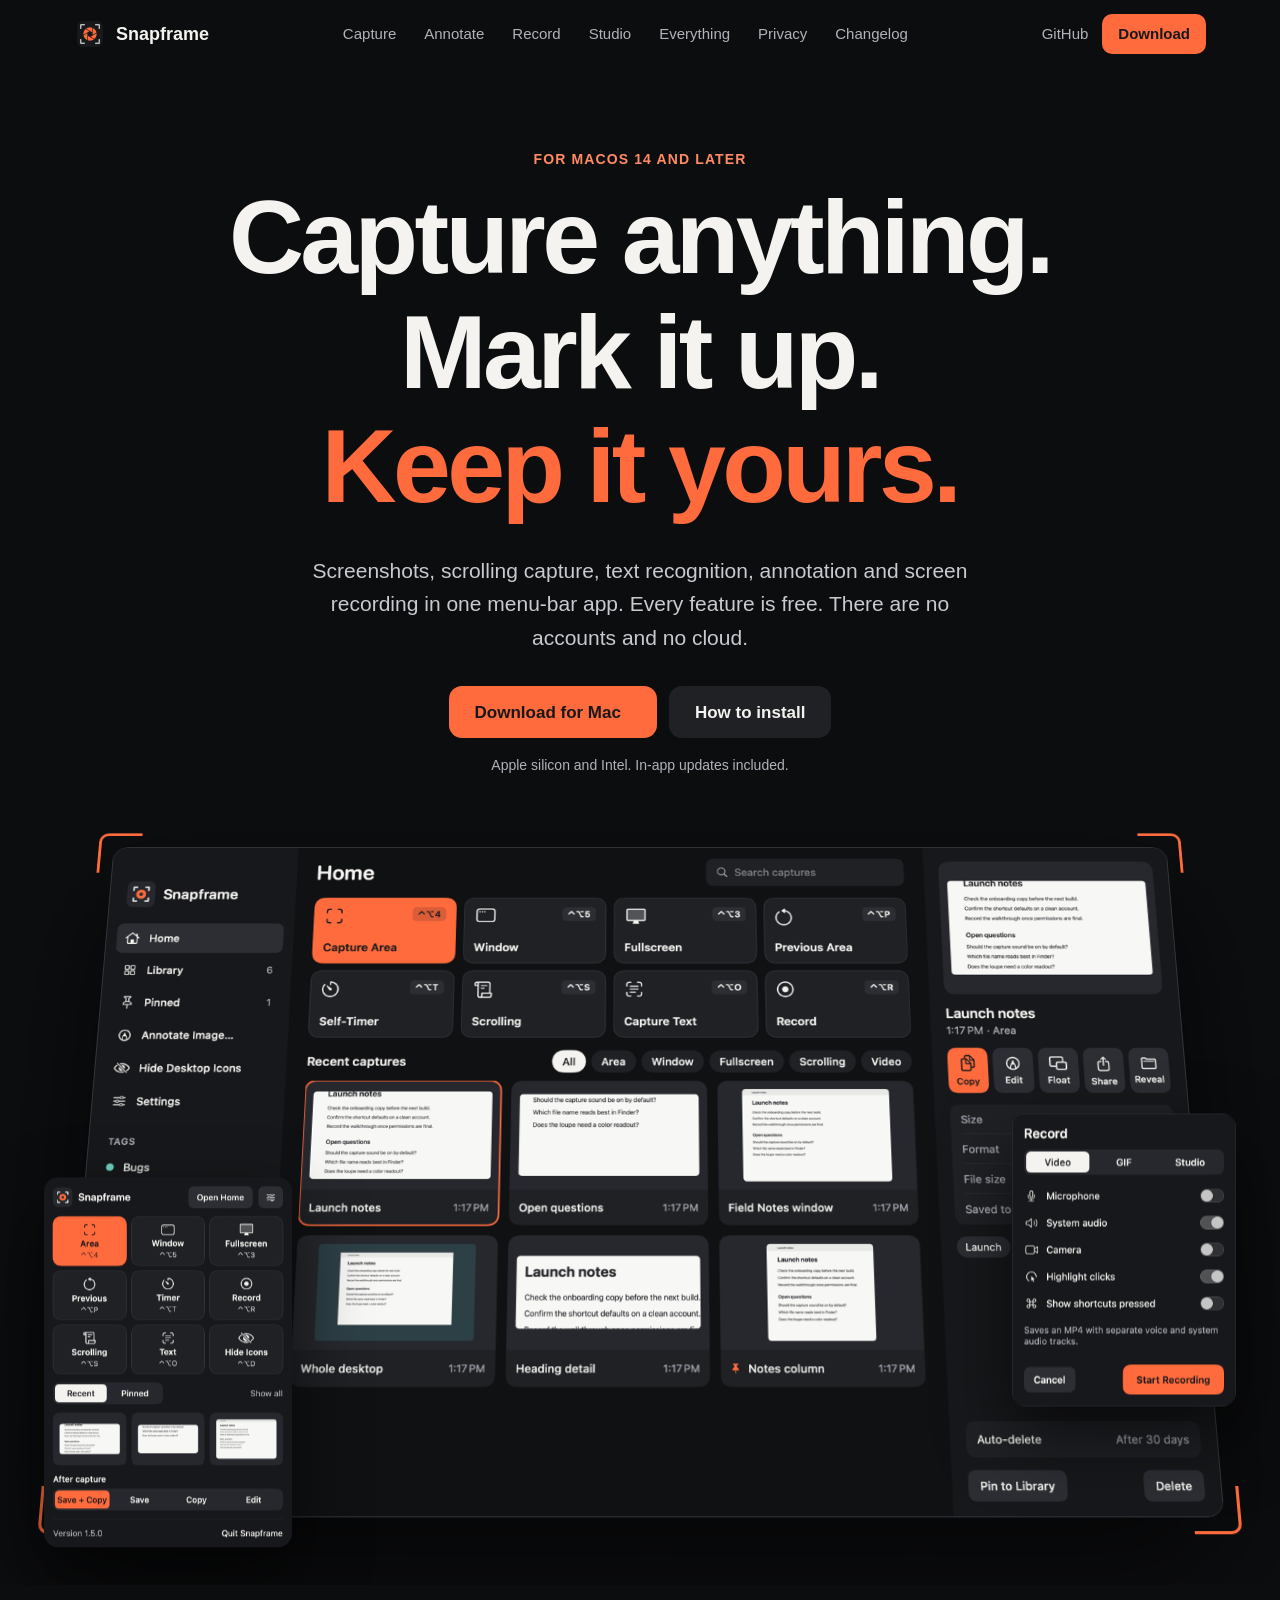
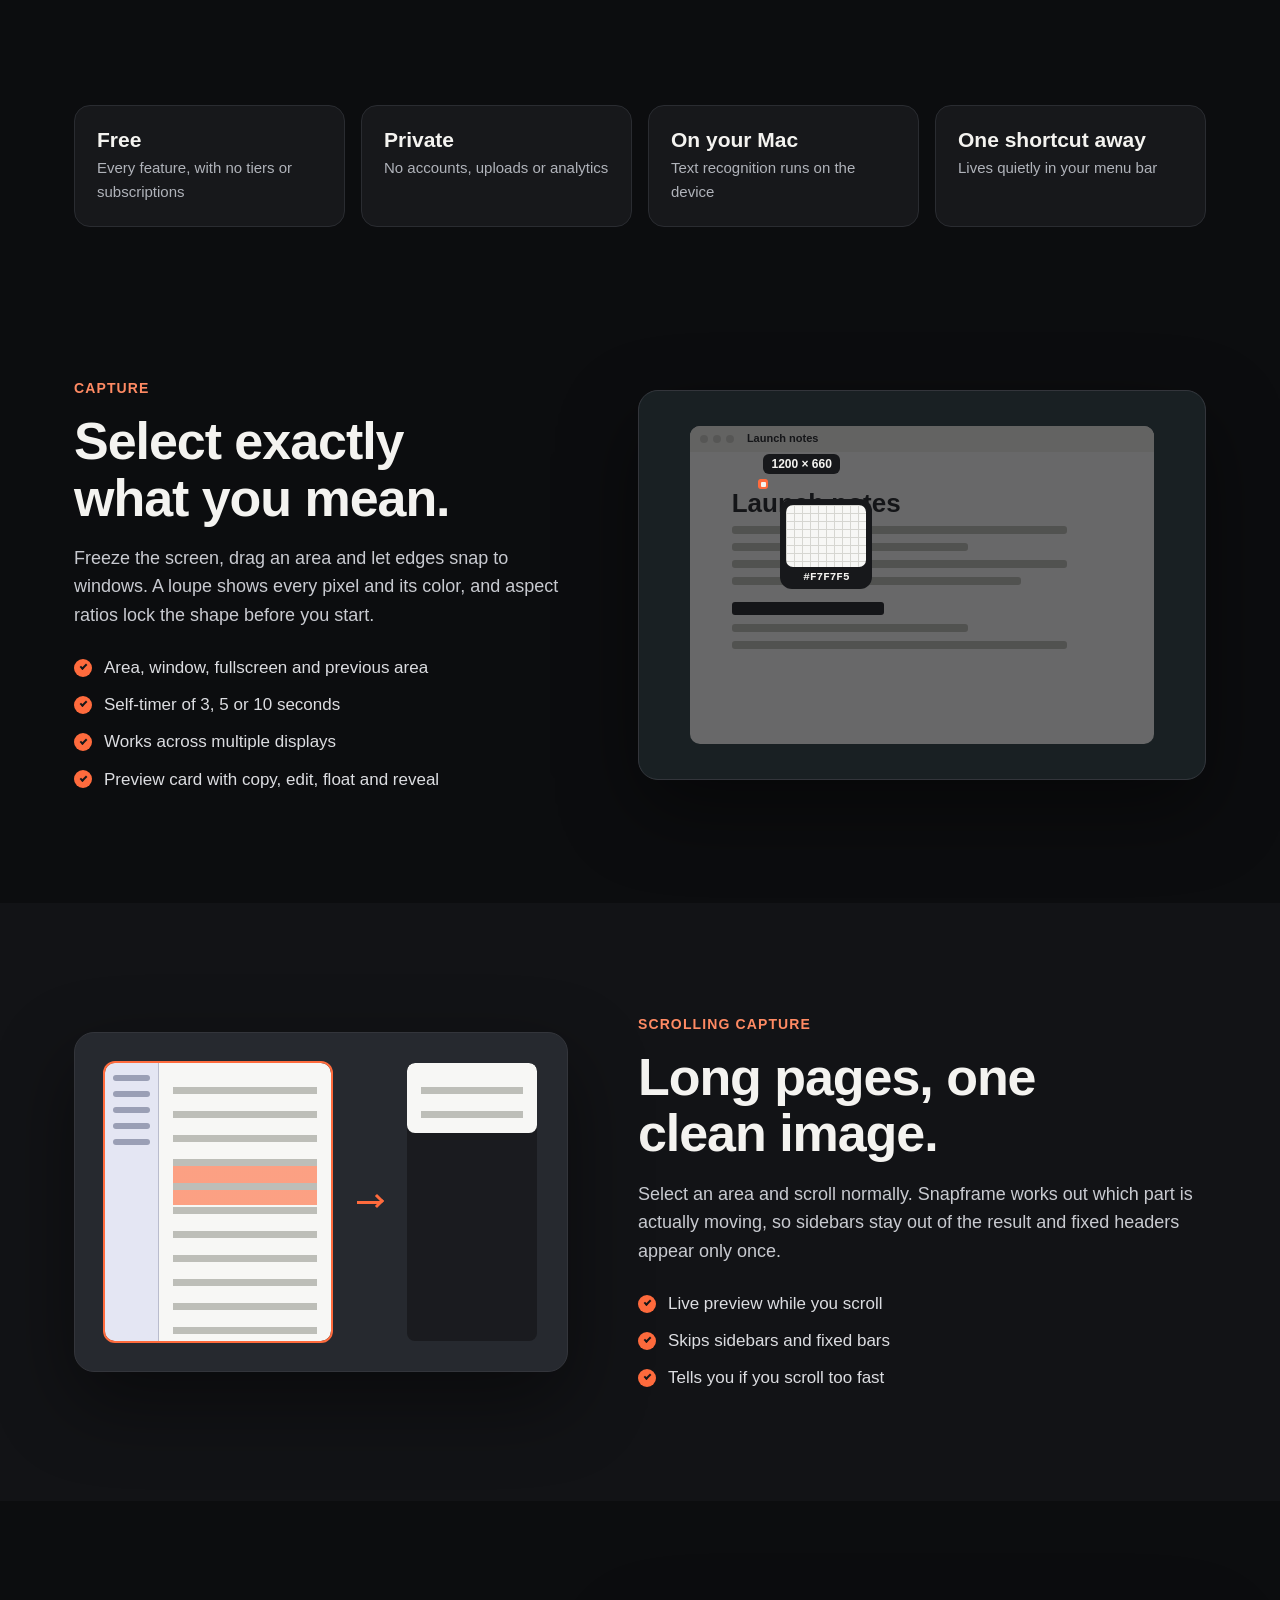
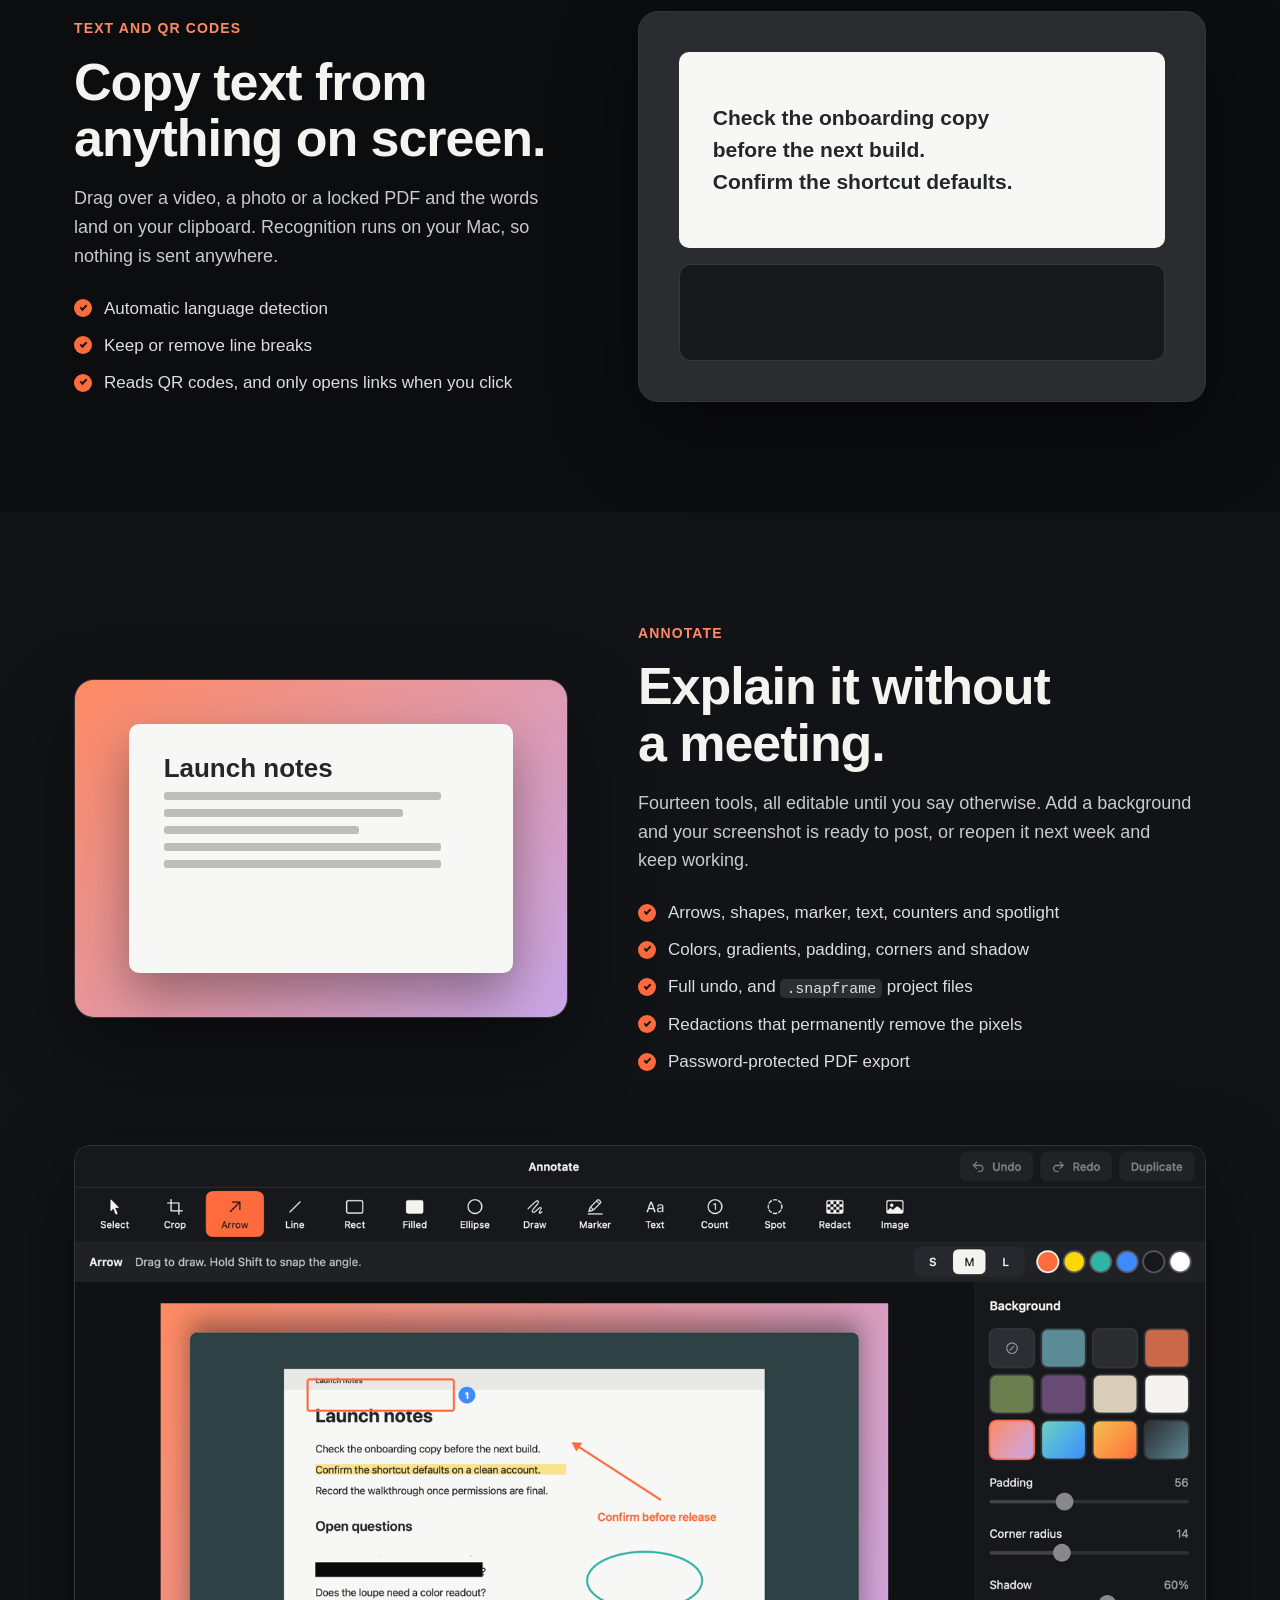
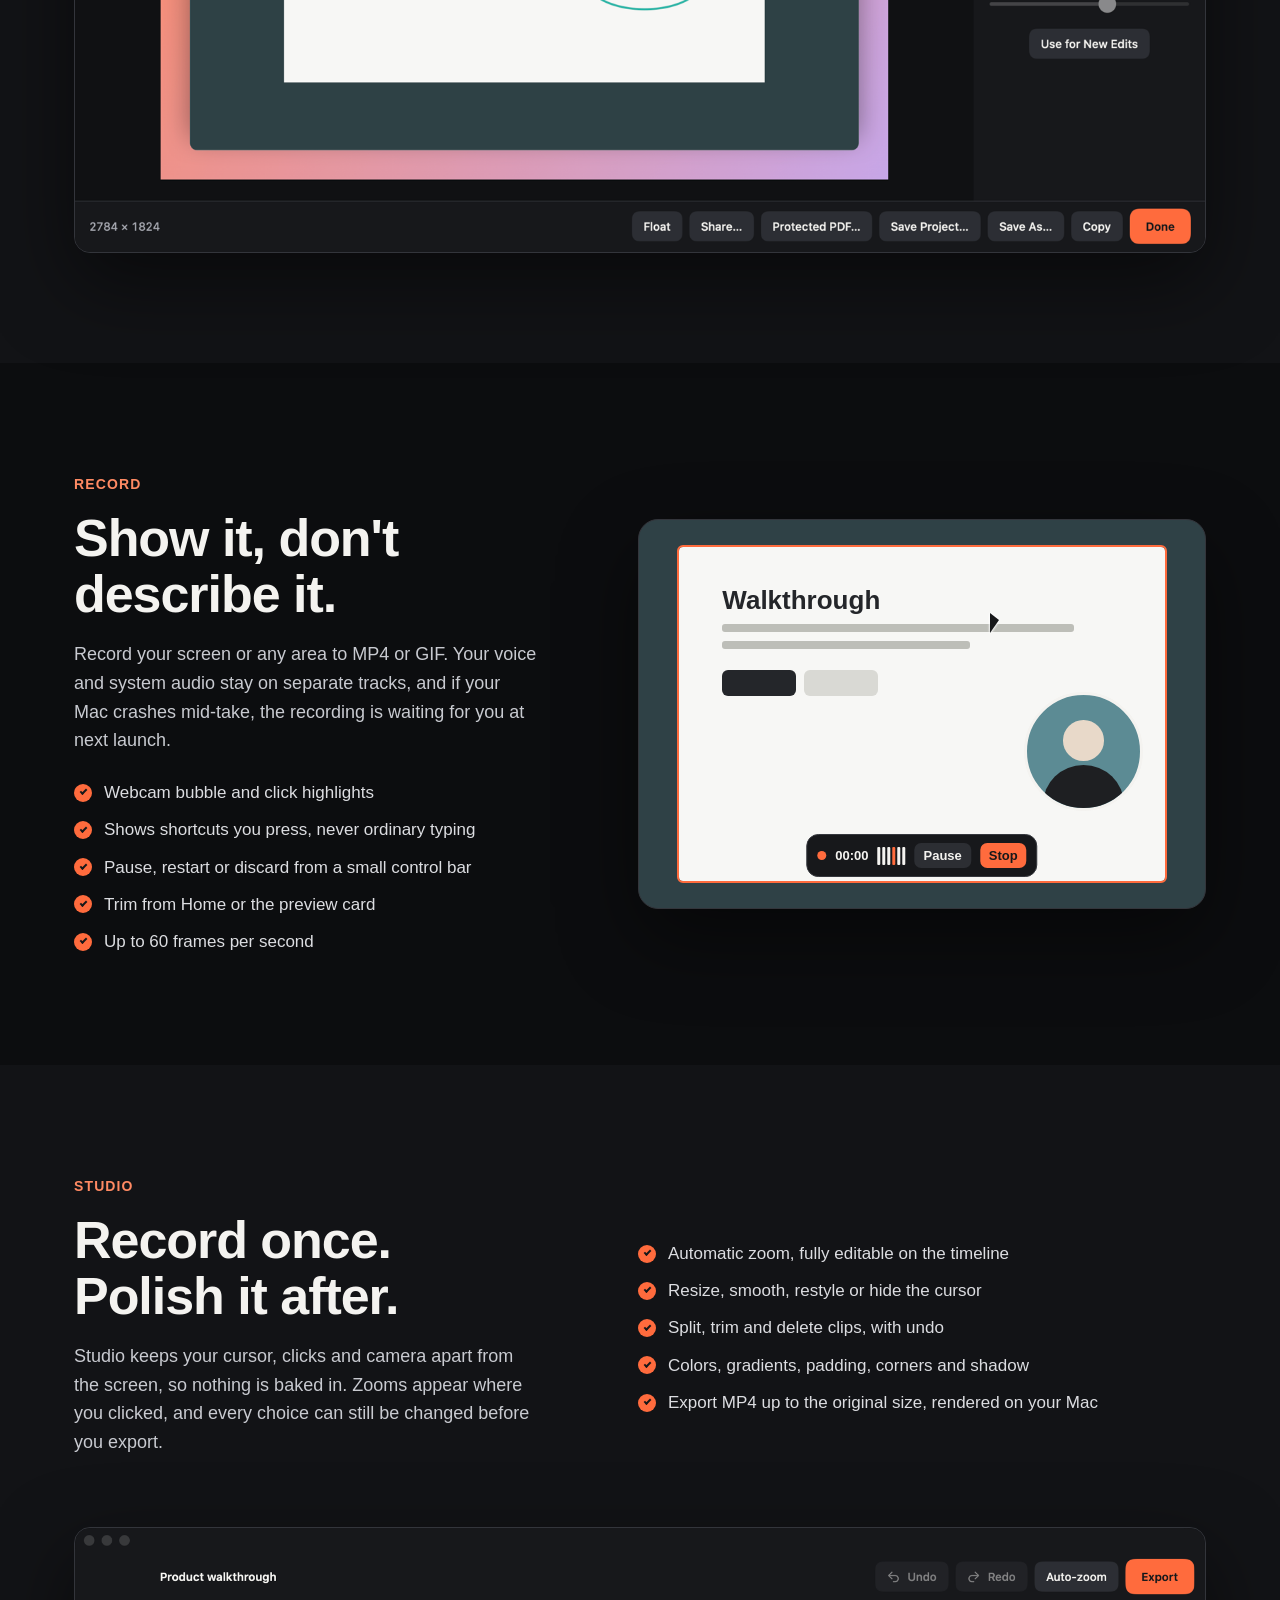
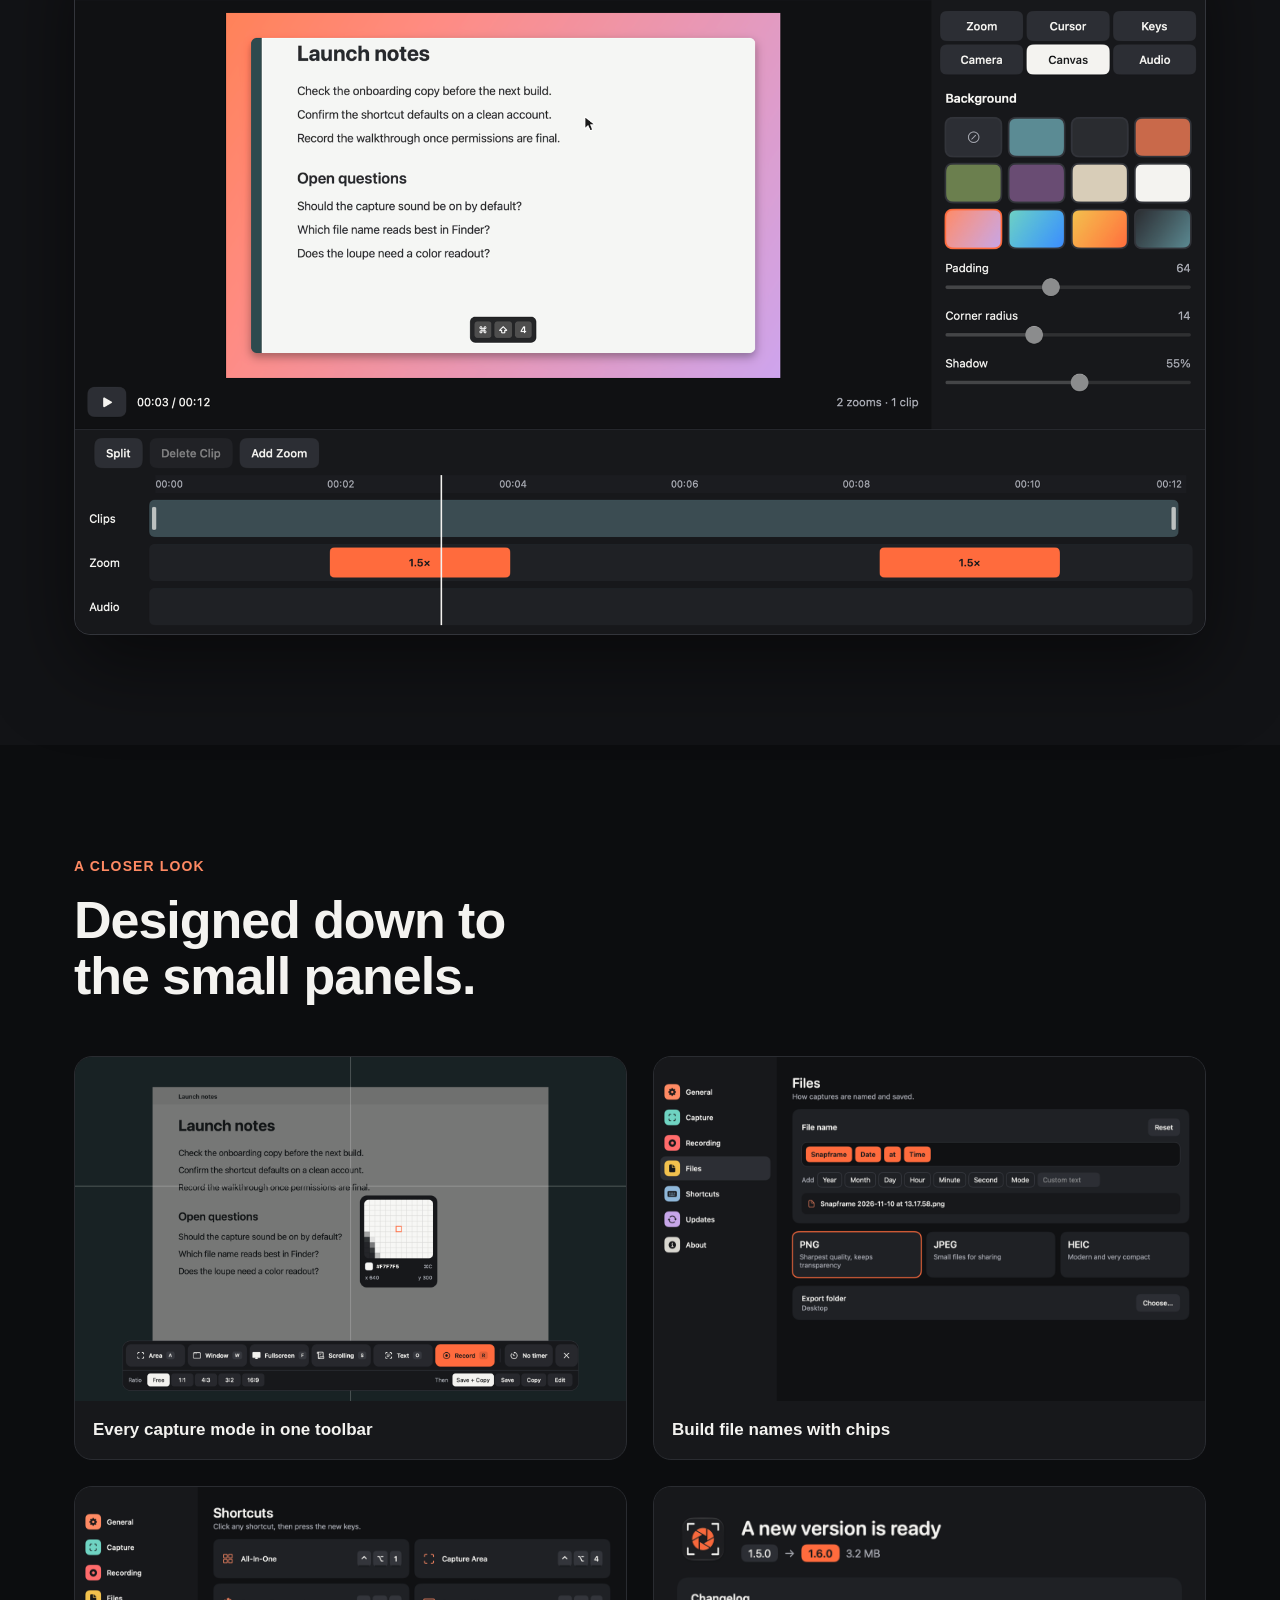
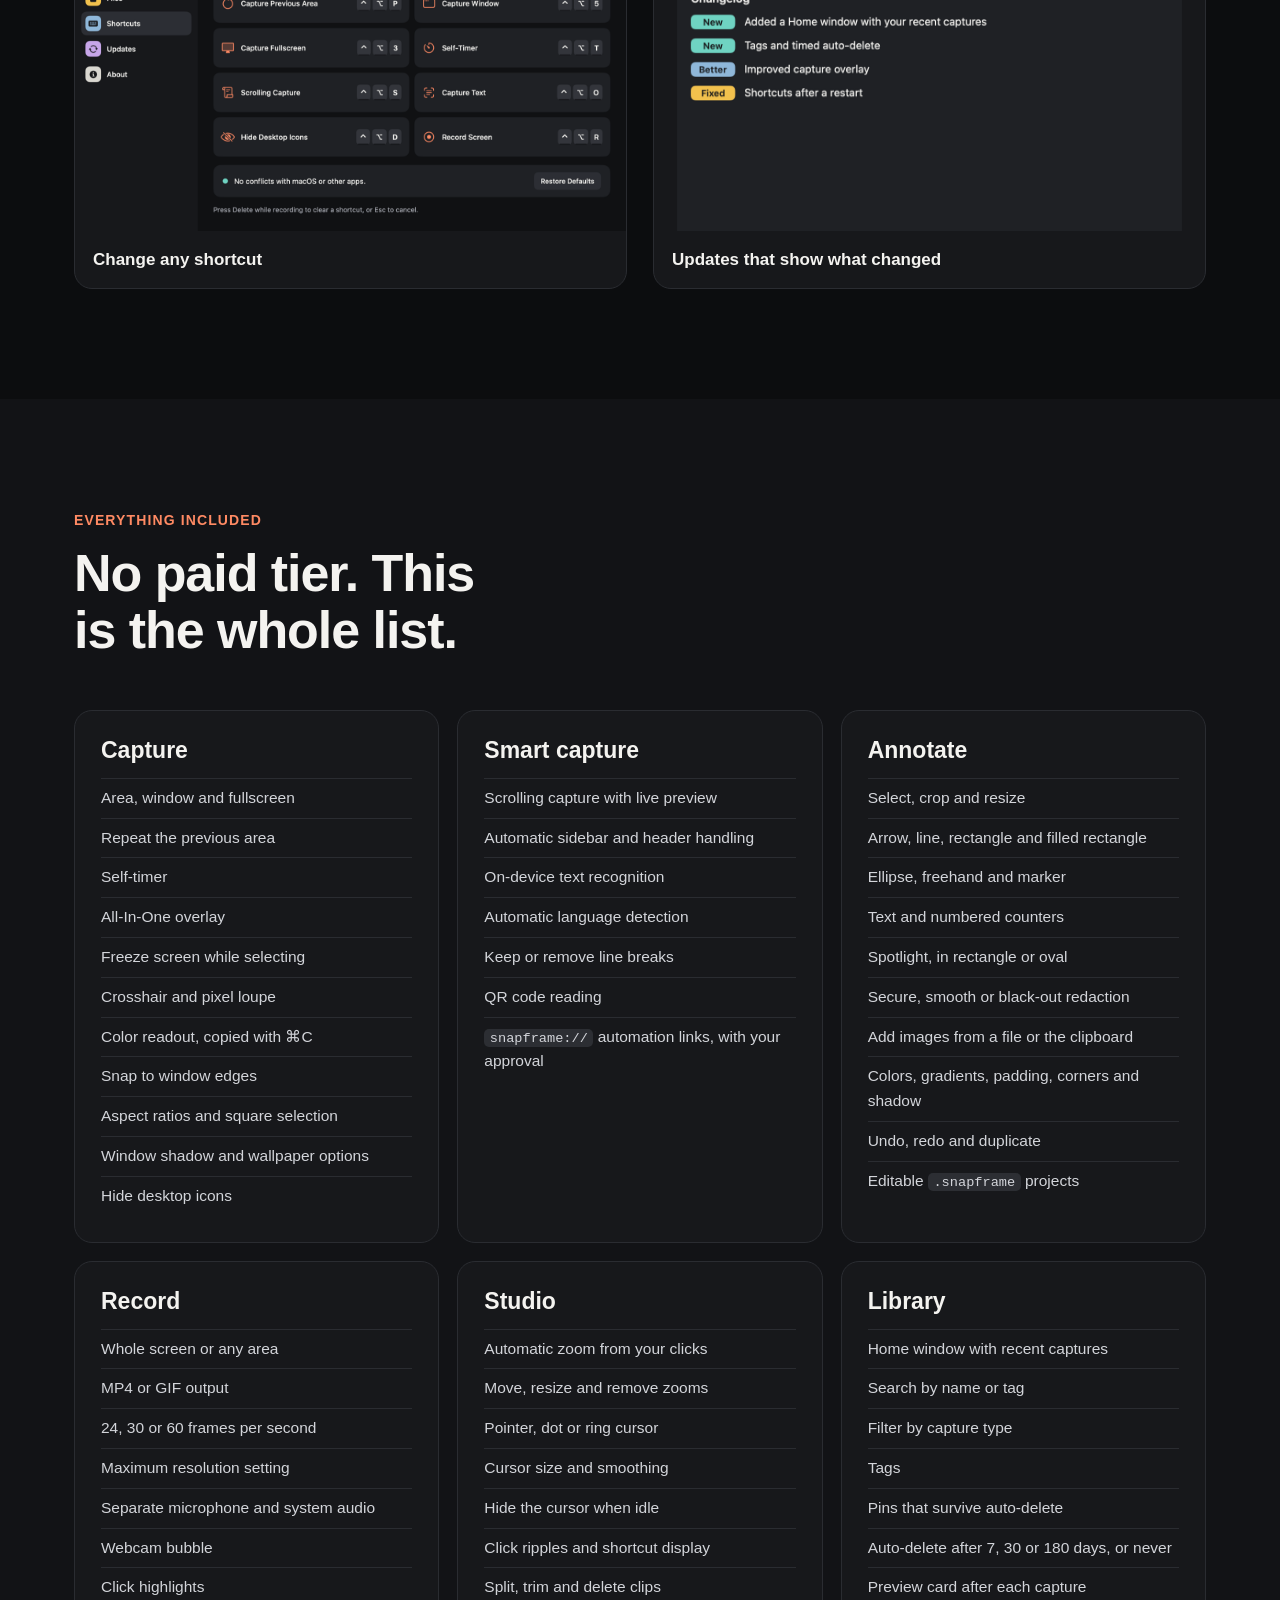
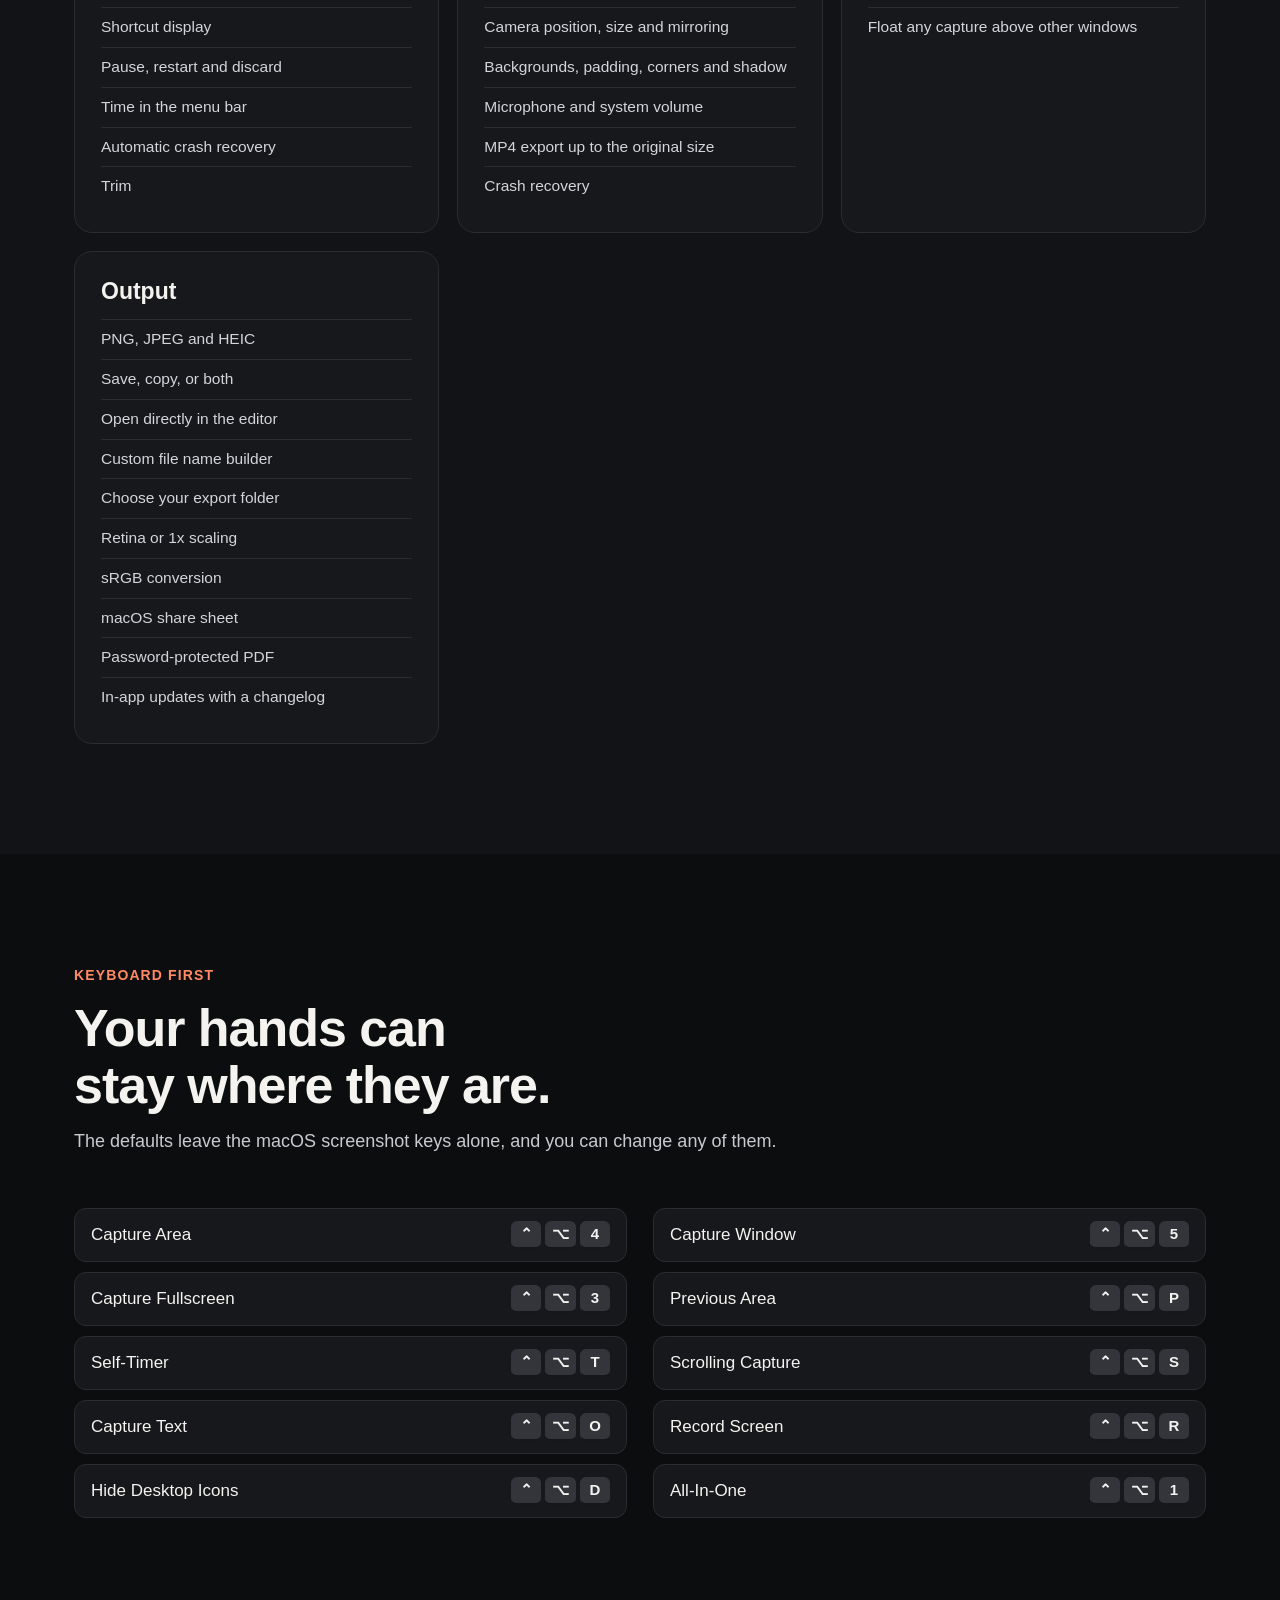
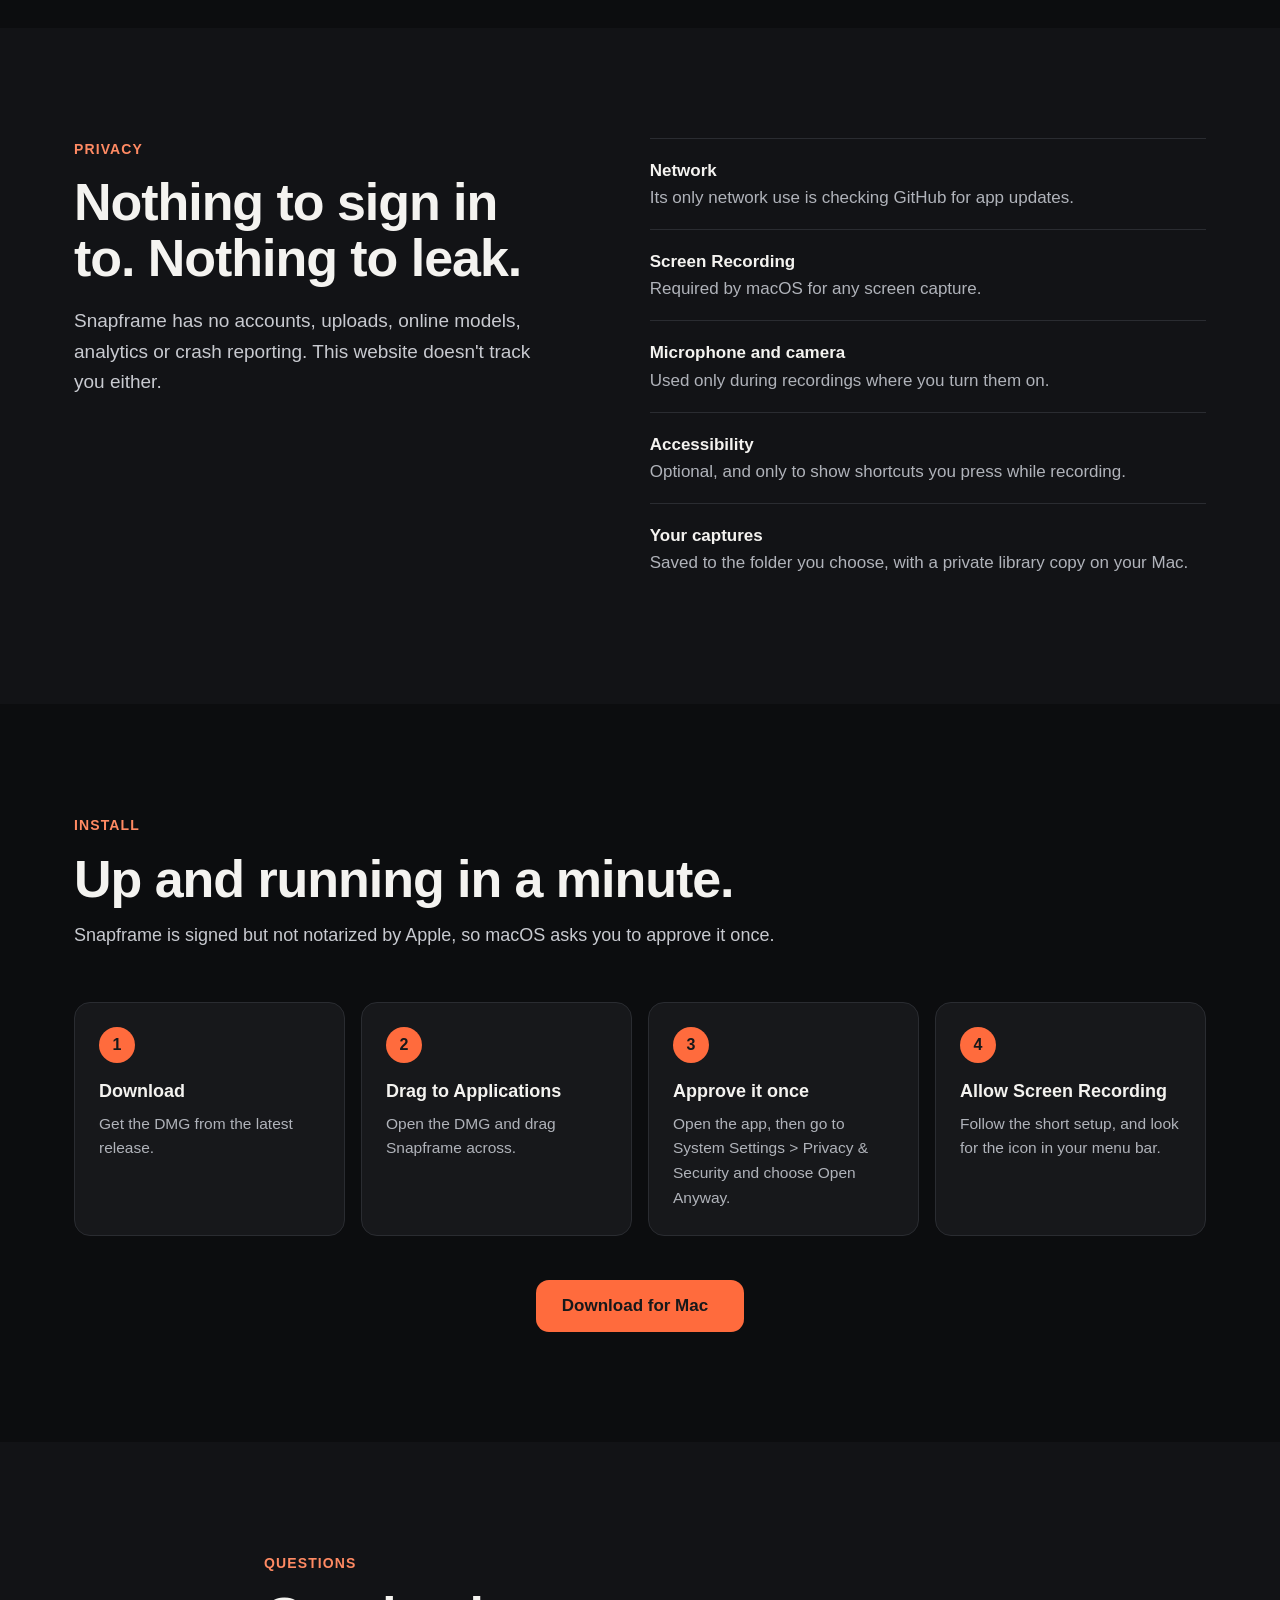
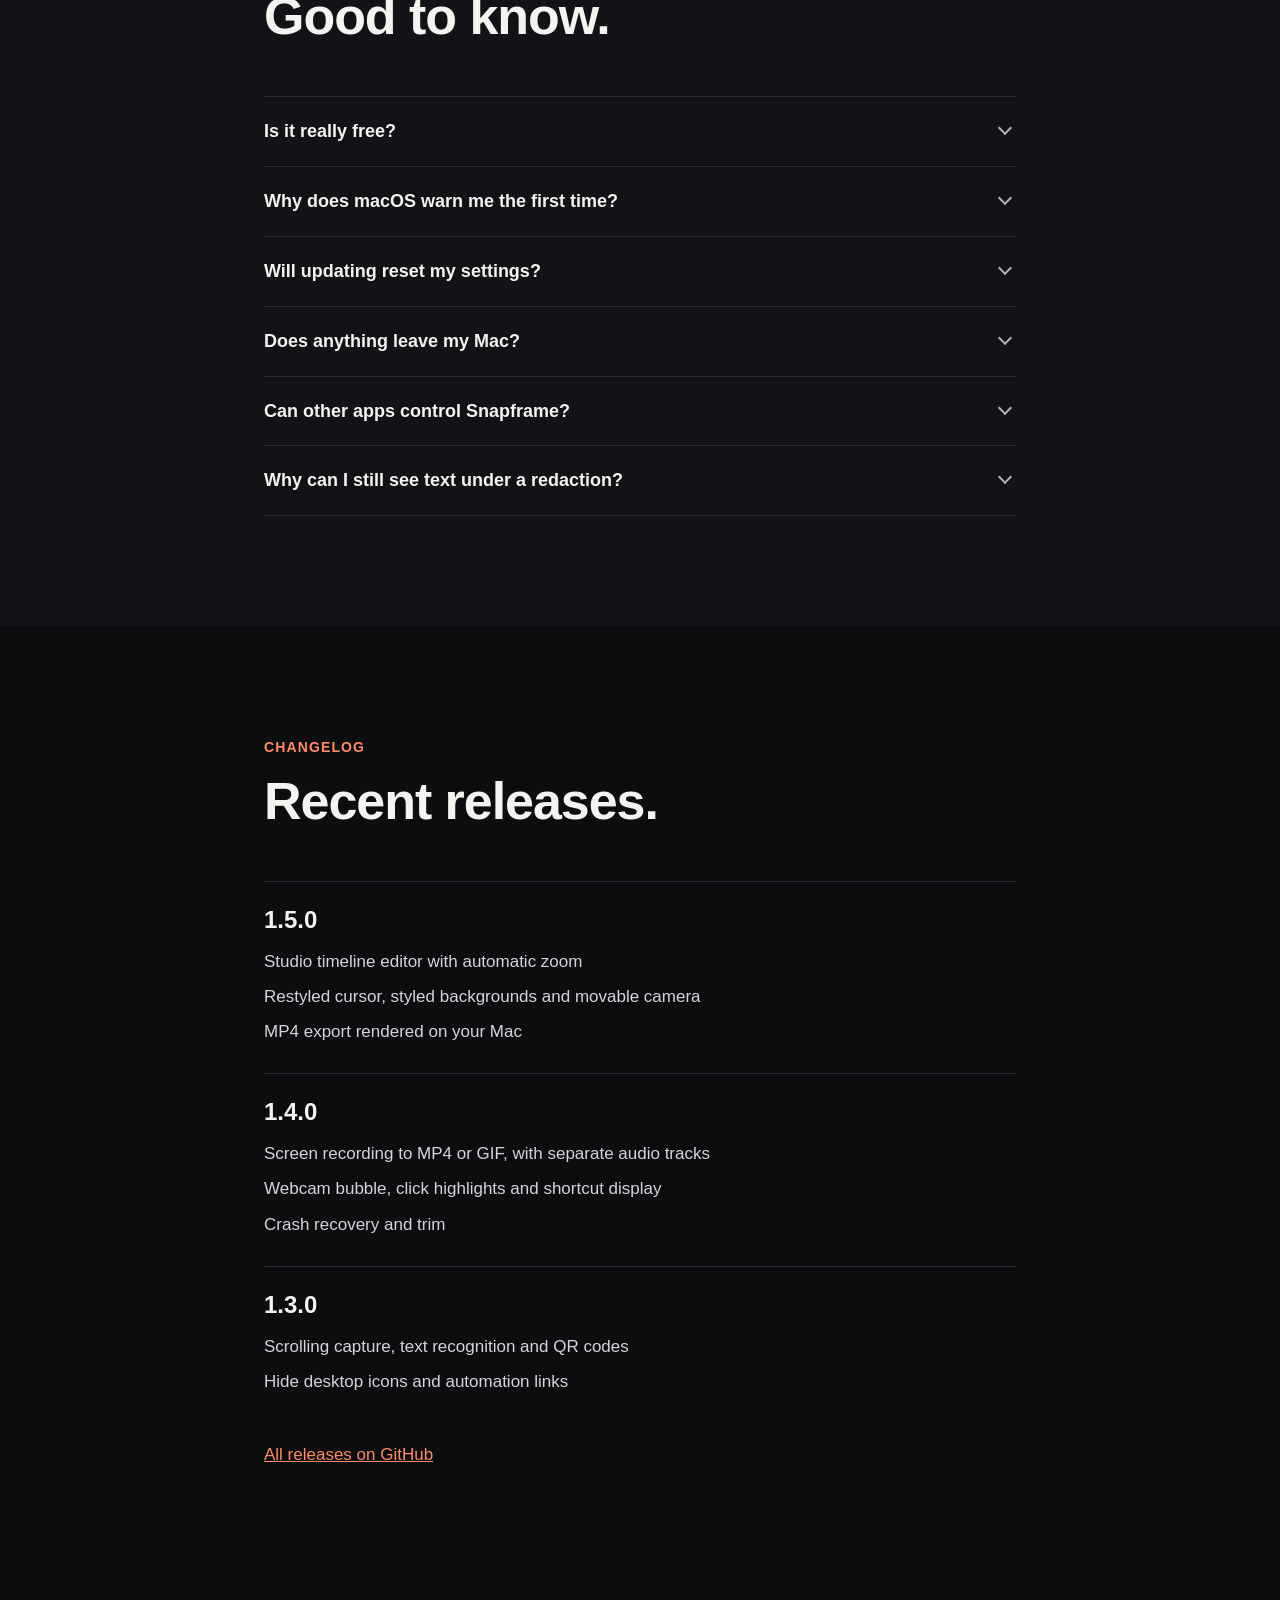
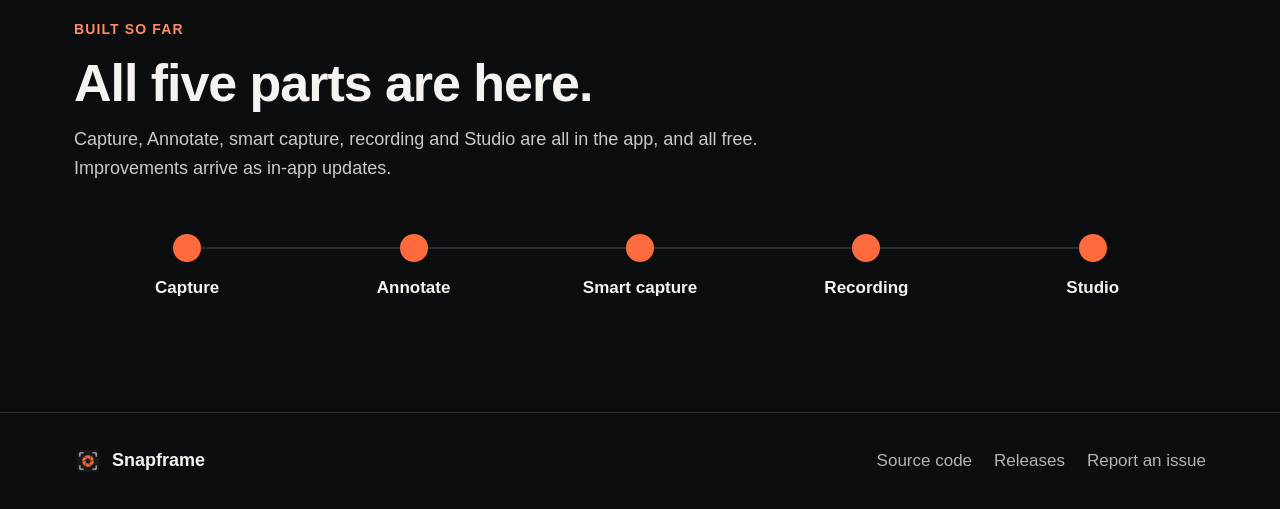
==== commit 1e5581ae: "Add Studio timeline editor with automatic zoom and restyled cursor Studio recordings keep the cursor" ====
--- a/docs/index.html
+++ b/docs/index.html
@@ -4,7 +4,7 @@
 <meta charset="utf-8">
 <meta name="viewport" content="width=device-width, initial-scale=1">
 <title>Snapframe: free screenshots and screen recording for Mac</title>
-<meta name="description" content="Capture, mark up and record your Mac. Scrolling capture, text recognition, an Annotate editor and screen recording. Free, with no accounts and no cloud.">
+<meta name="description" content="Capture, mark up and record your Mac. Scrolling capture, text recognition, an Annotate editor, screen recording and a Studio editor with automatic zoom. Free, with no accounts and no cloud.">
 <meta property="og:title" content="Snapframe: free screenshots and screen recording for Mac">
 <meta property="og:description" content="Capture, mark up and record your Mac. Free, with no accounts and no cloud.">
 <meta property="og:type" content="website">
@@ -28,6 +28,7 @@
       <a href="#capture">Capture</a>
       <a href="#annotate">Annotate</a>
       <a href="#record">Record</a>
+      <a href="#studio">Studio</a>
       <a href="#everything">Everything</a>
       <a href="#privacy">Privacy</a>
       <a href="#changelog">Changelog</a>
@@ -222,6 +223,26 @@
   </div>
 </section>
 
+<section class="feature alt" id="studio">
+  <div class="wrap">
+    <div class="split">
+      <div class="split-copy reveal">
+        <p class="eyebrow">Studio</p>
+        <h2>Record once. Polish it after.</h2>
+        <p>Studio keeps your cursor, clicks and camera apart from the screen, so nothing is baked in. Zooms appear where you clicked, and every choice can still be changed before you export.</p>
+      </div>
+      <ul class="ticks reveal" style="--d:.1s">
+        <li>Automatic zoom, fully editable on the timeline</li>
+        <li>Resize, smooth, restyle or hide the cursor</li>
+        <li>Split, trim and delete clips, with undo</li>
+        <li>Colors, gradients, padding, corners and shadow</li>
+        <li>Export MP4 up to the original size, rendered on your Mac</li>
+      </ul>
+    </div>
+    <div class="shot-wide reveal"><img src="screenshots/studio.png" width="2000" height="1250" alt="Studio editor with a styled preview, property panels and a timeline" loading="lazy"></div>
+  </div>
+</section>
+
 <section class="section" id="tour">
   <div class="wrap">
     <div class="section-head reveal">
@@ -266,6 +287,12 @@
         <h3>Record</h3>
         <ul>
           <li>Whole screen or any area</li><li>MP4 or GIF output</li><li>24, 30 or 60 frames per second</li><li>Maximum resolution setting</li><li>Separate microphone and system audio</li><li>Webcam bubble</li><li>Click highlights</li><li>Shortcut display</li><li>Pause, restart and discard</li><li>Time in the menu bar</li><li>Automatic crash recovery</li><li>Trim</li>
+        </ul>
+      </article>
+      <article class="reveal">
+        <h3>Studio</h3>
+        <ul>
+          <li>Automatic zoom from your clicks</li><li>Move, resize and remove zooms</li><li>Pointer, dot or ring cursor</li><li>Cursor size and smoothing</li><li>Hide the cursor when idle</li><li>Click ripples and shortcut display</li><li>Split, trim and delete clips</li><li>Camera position, size and mirroring</li><li>Backgrounds, padding, corners and shadow</li><li>Microphone and system volume</li><li>MP4 export up to the original size</li><li>Crash recovery</li>
         </ul>
       </article>
       <article class="reveal" style="--d:.06s">
@@ -356,9 +383,9 @@
   <div class="wrap narrow">
     <div class="section-head reveal"><p class="eyebrow">Changelog</p><h2>Recent releases.</h2></div>
     <div id="releases">
+      <article class="release reveal"><header><b>1.5.0</b></header><ul><li>Studio timeline editor with automatic zoom</li><li>Restyled cursor, styled backgrounds and movable camera</li><li>MP4 export rendered on your Mac</li></ul></article>
       <article class="release reveal"><header><b>1.4.0</b></header><ul><li>Screen recording to MP4 or GIF, with separate audio tracks</li><li>Webcam bubble, click highlights and shortcut display</li><li>Crash recovery and trim</li></ul></article>
       <article class="release reveal"><header><b>1.3.0</b></header><ul><li>Scrolling capture, text recognition and QR codes</li><li>Hide desktop icons and automation links</li></ul></article>
-      <article class="release reveal"><header><b>1.2.0</b></header><ul><li>Annotate editor, backgrounds and editable projects</li><li>Password-protected PDF export</li></ul></article>
     </div>
     <p class="more reveal"><a href="https://github.com/sagarrokade006/snapframe/releases">All releases on GitHub</a></p>
   </div>
@@ -366,13 +393,13 @@
 
 <section class="section roadmap">
   <div class="wrap">
-    <div class="section-head reveal"><p class="eyebrow">What's next</p><h2>Studio is on the way.</h2><p>A timeline editor with automatic zoom, a restyled cursor and polished exports.</p></div>
+    <div class="section-head reveal"><p class="eyebrow">Built so far</p><h2>All five parts are here.</h2><p>Capture, Annotate, smart capture, recording and Studio are all in the app, and all free. Improvements arrive as in-app updates.</p></div>
     <ol class="timeline reveal">
       <li class="done"><b>Capture</b></li>
       <li class="done"><b>Annotate</b></li>
       <li class="done"><b>Smart capture</b></li>
       <li class="done"><b>Recording</b></li>
-      <li><b>Studio</b></li>
+      <li class="done"><b>Studio</b></li>
     </ol>
   </div>
 </section>
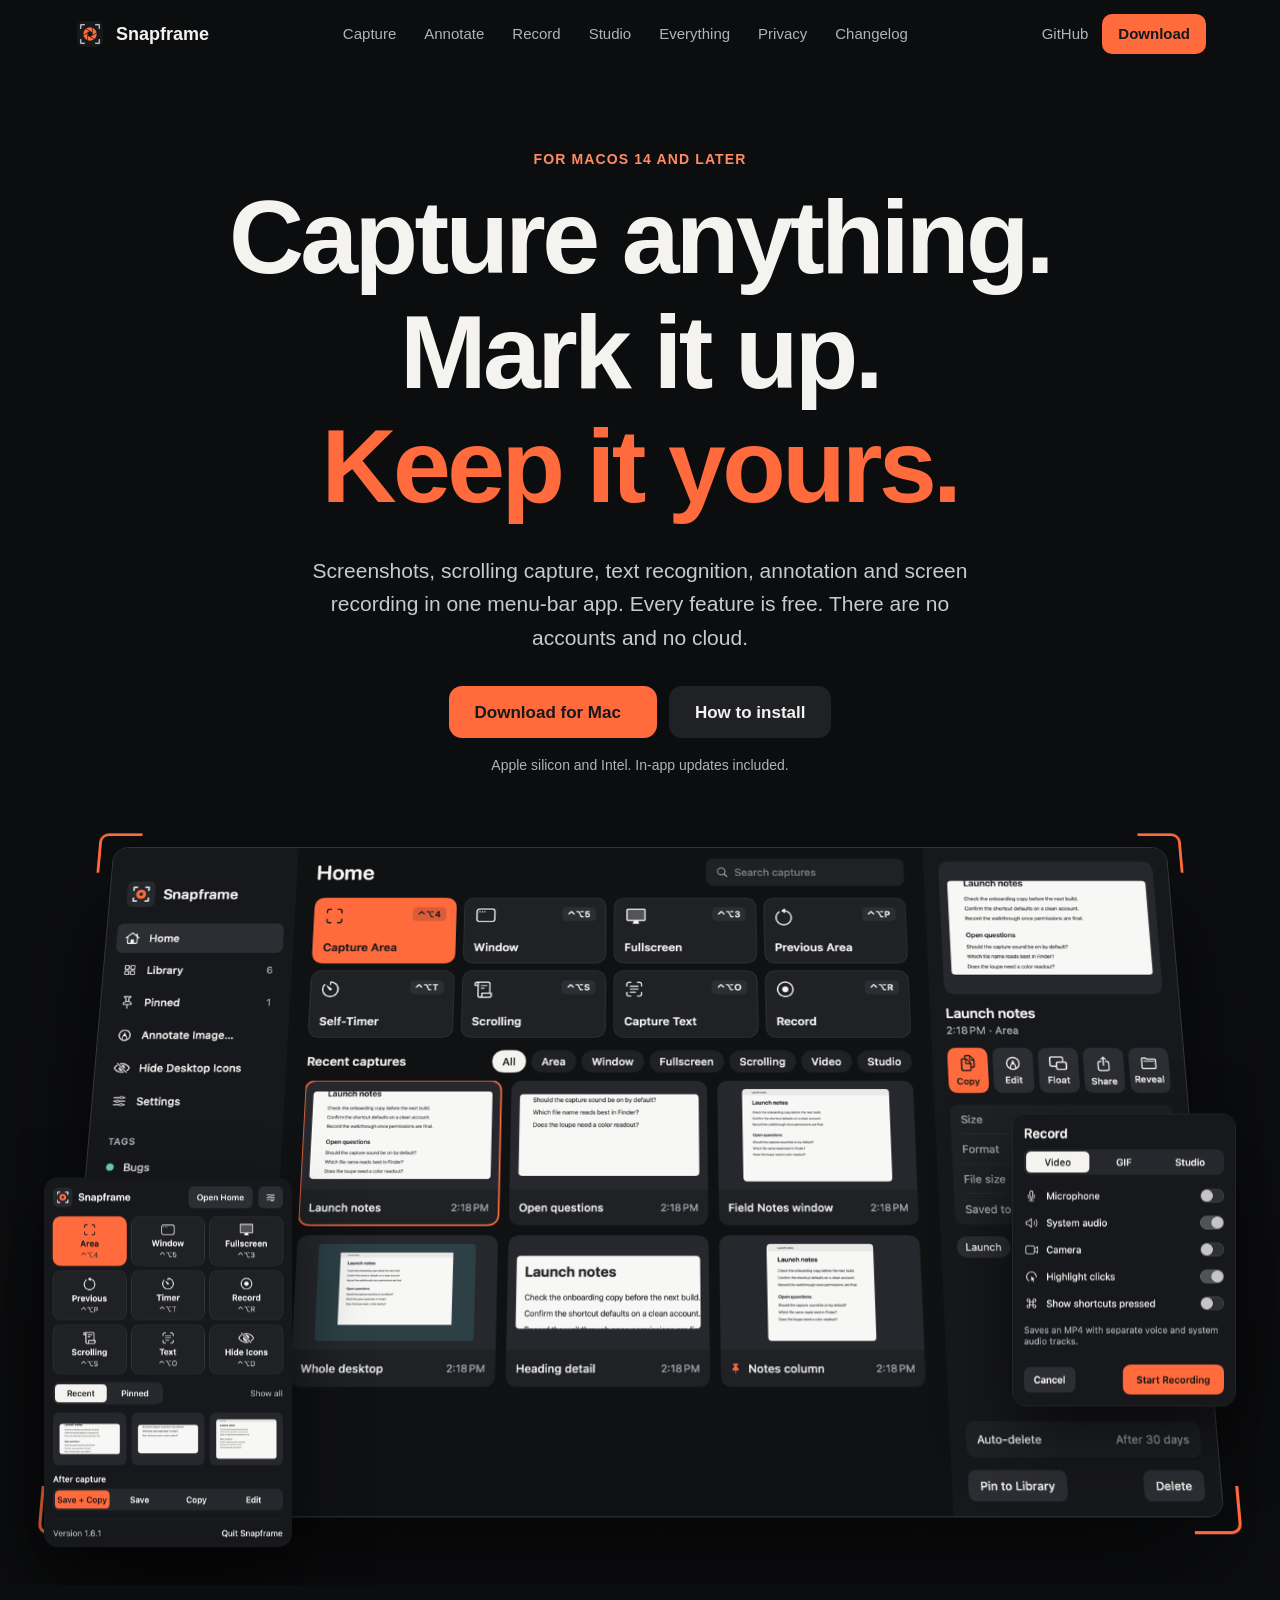
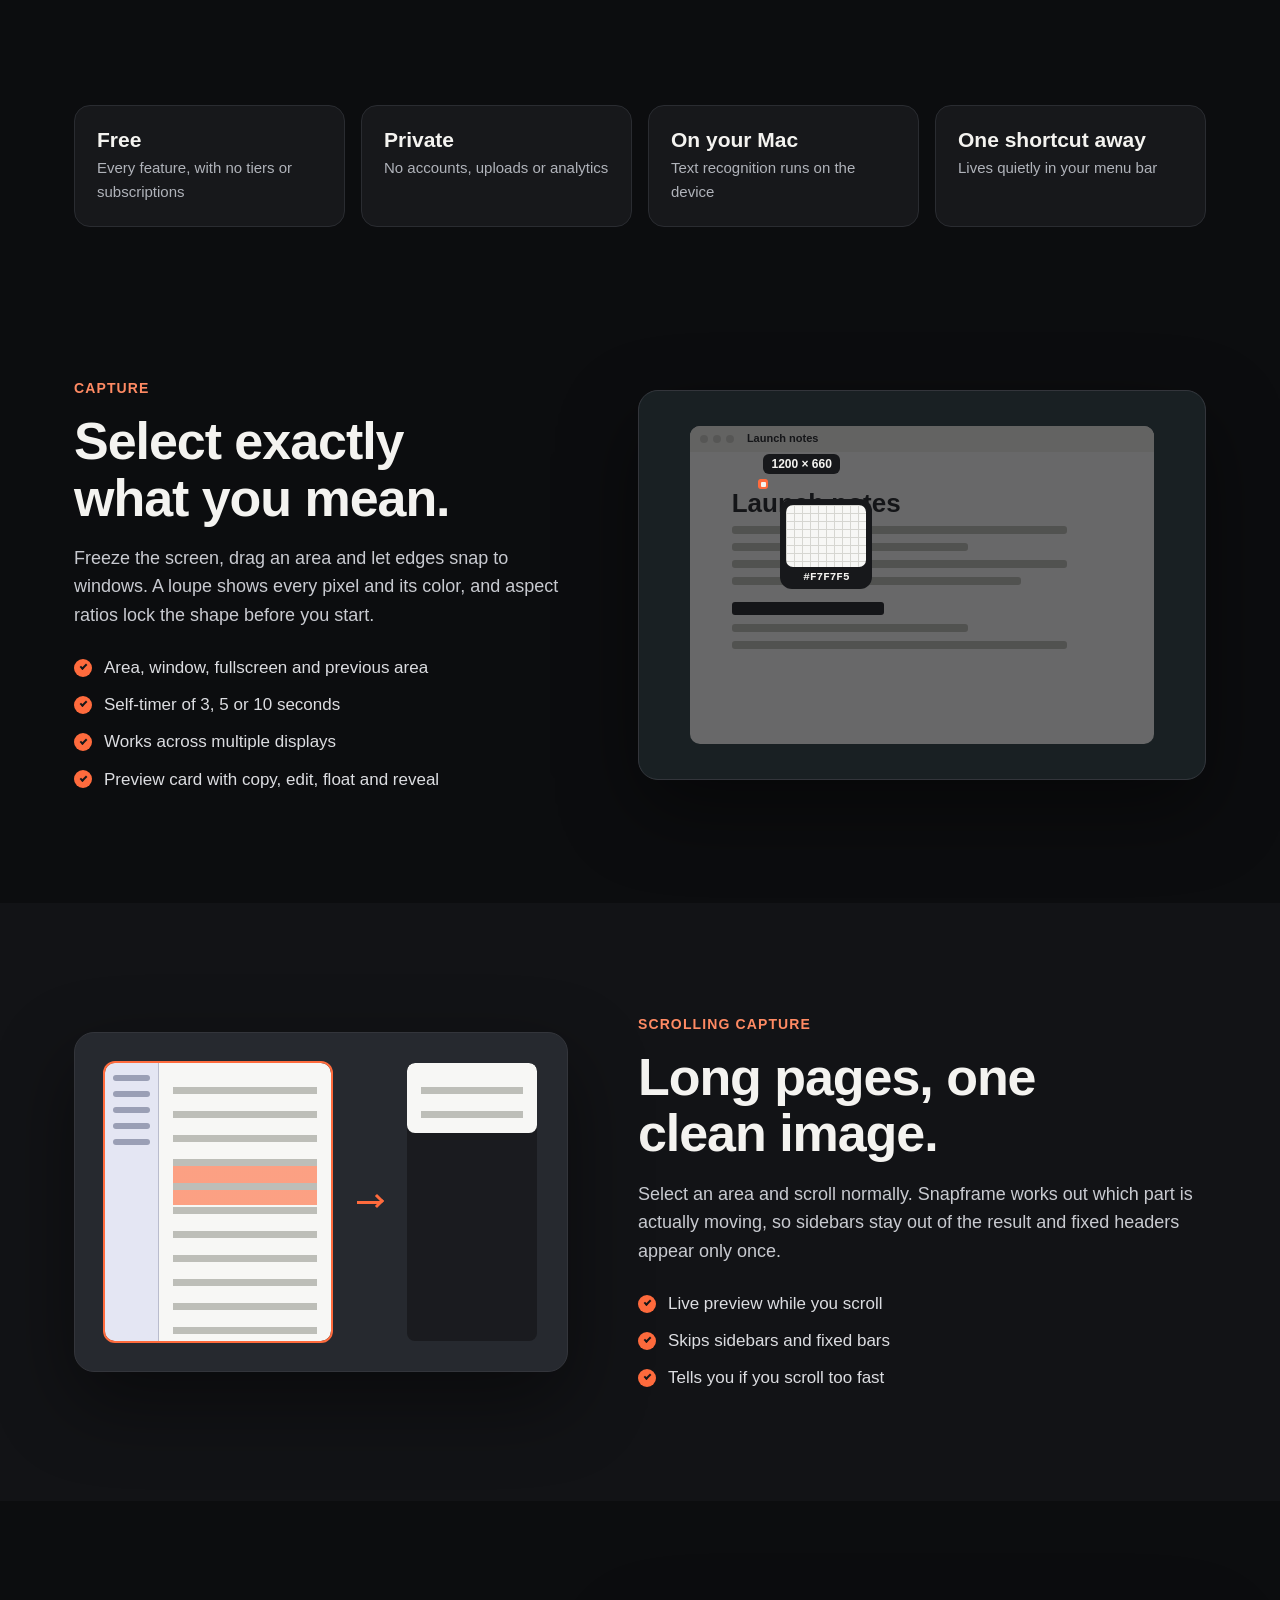
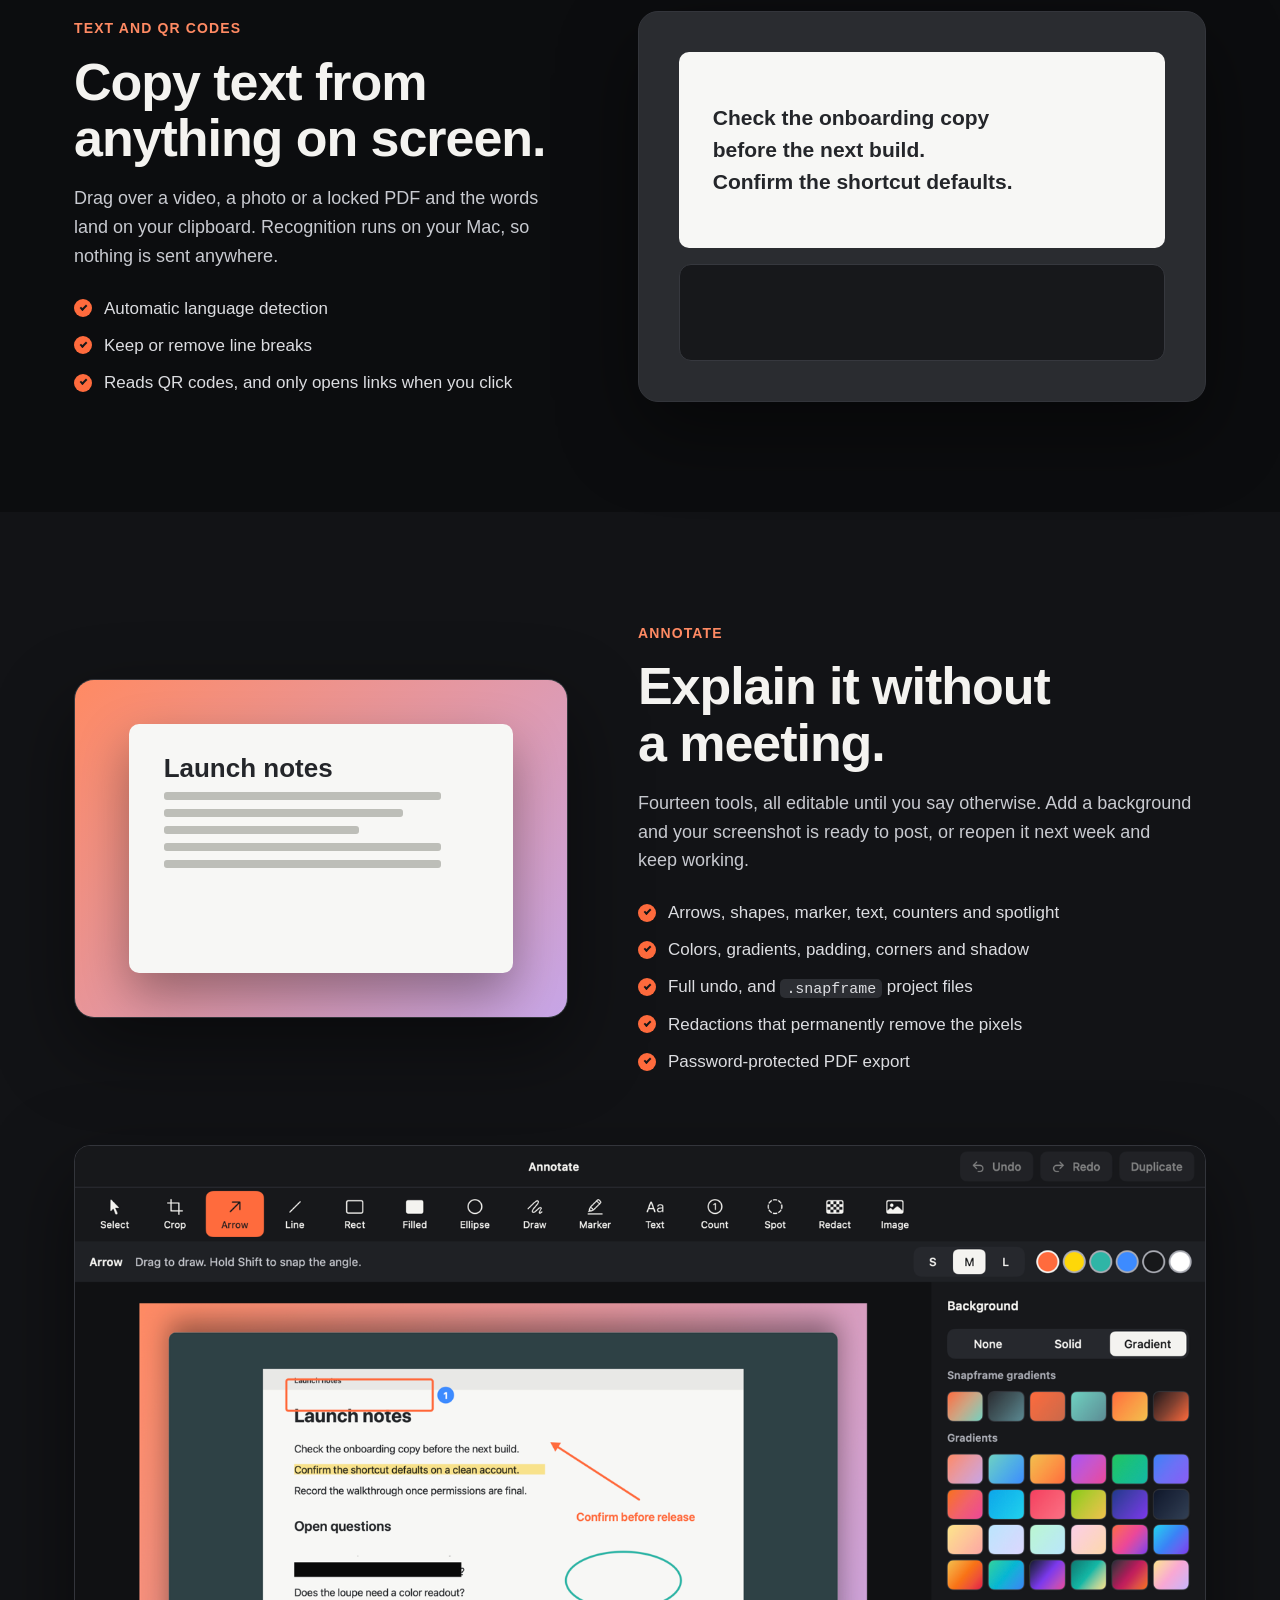
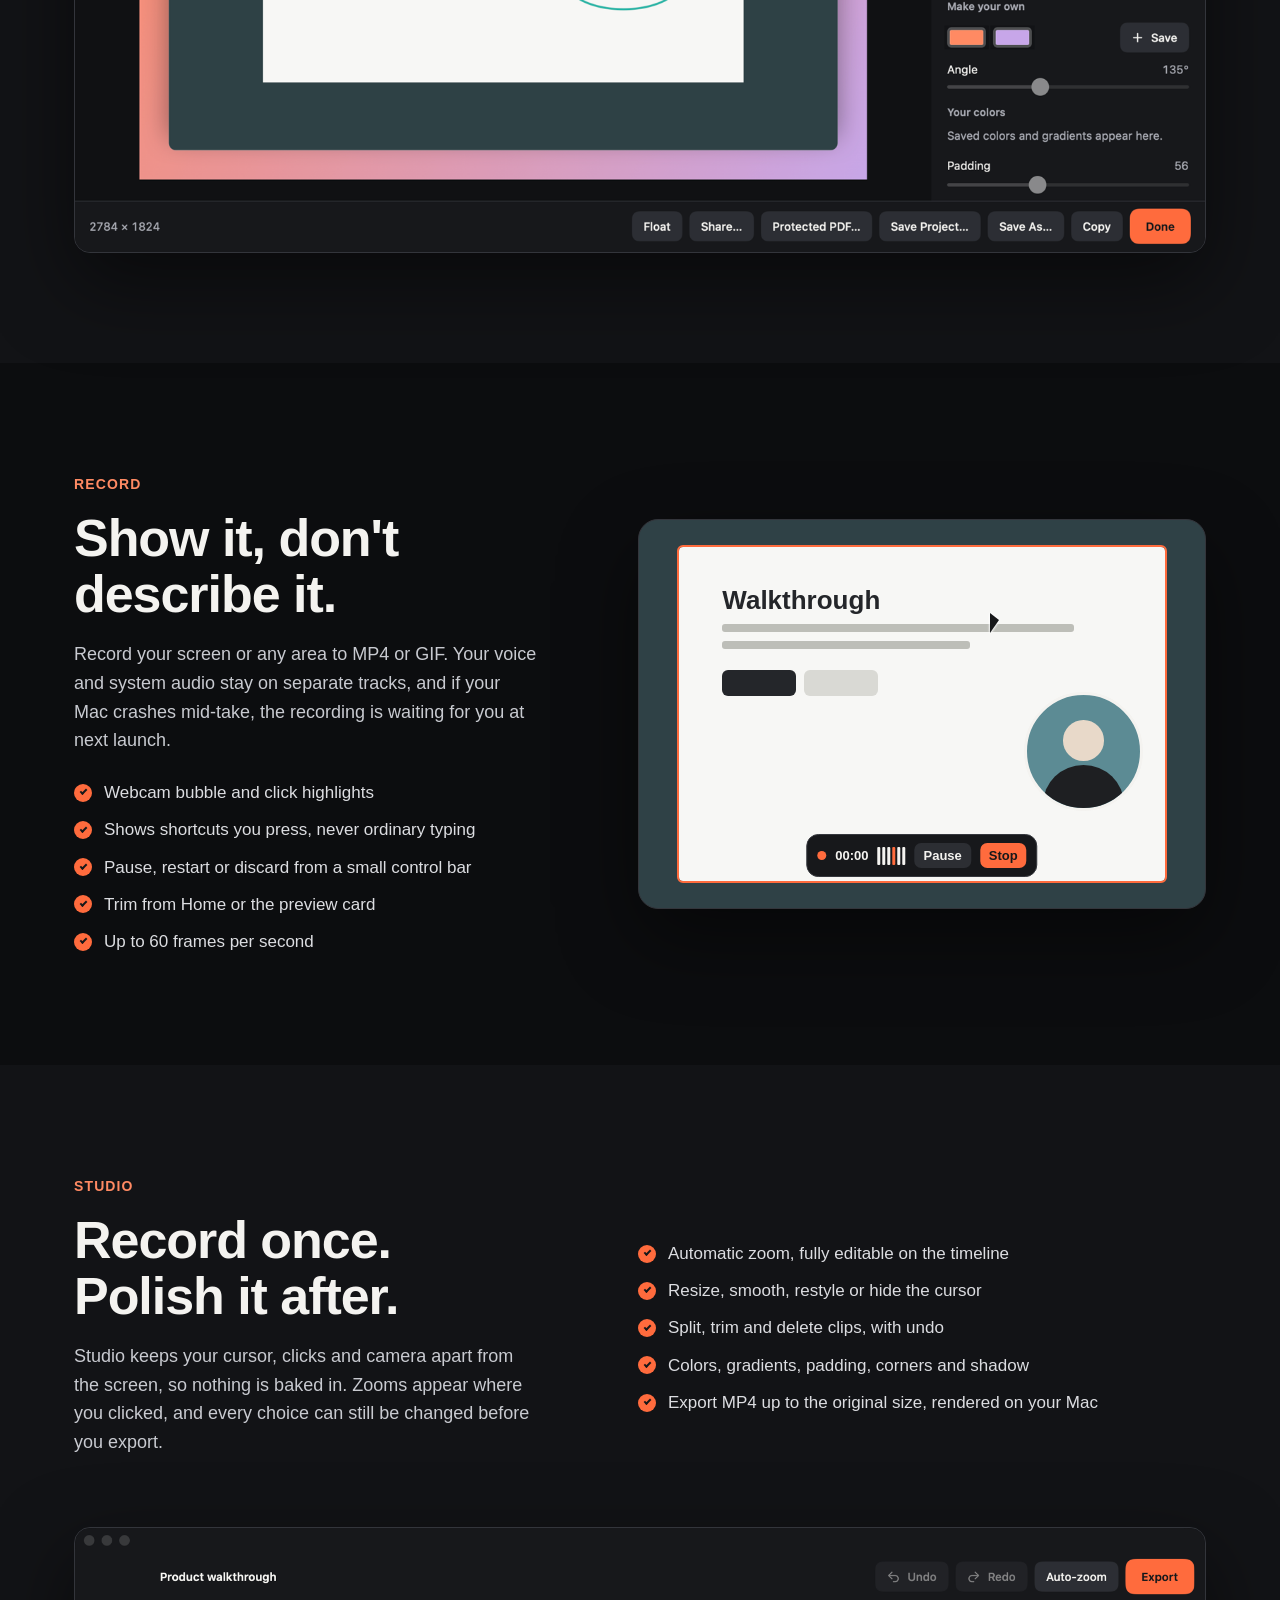
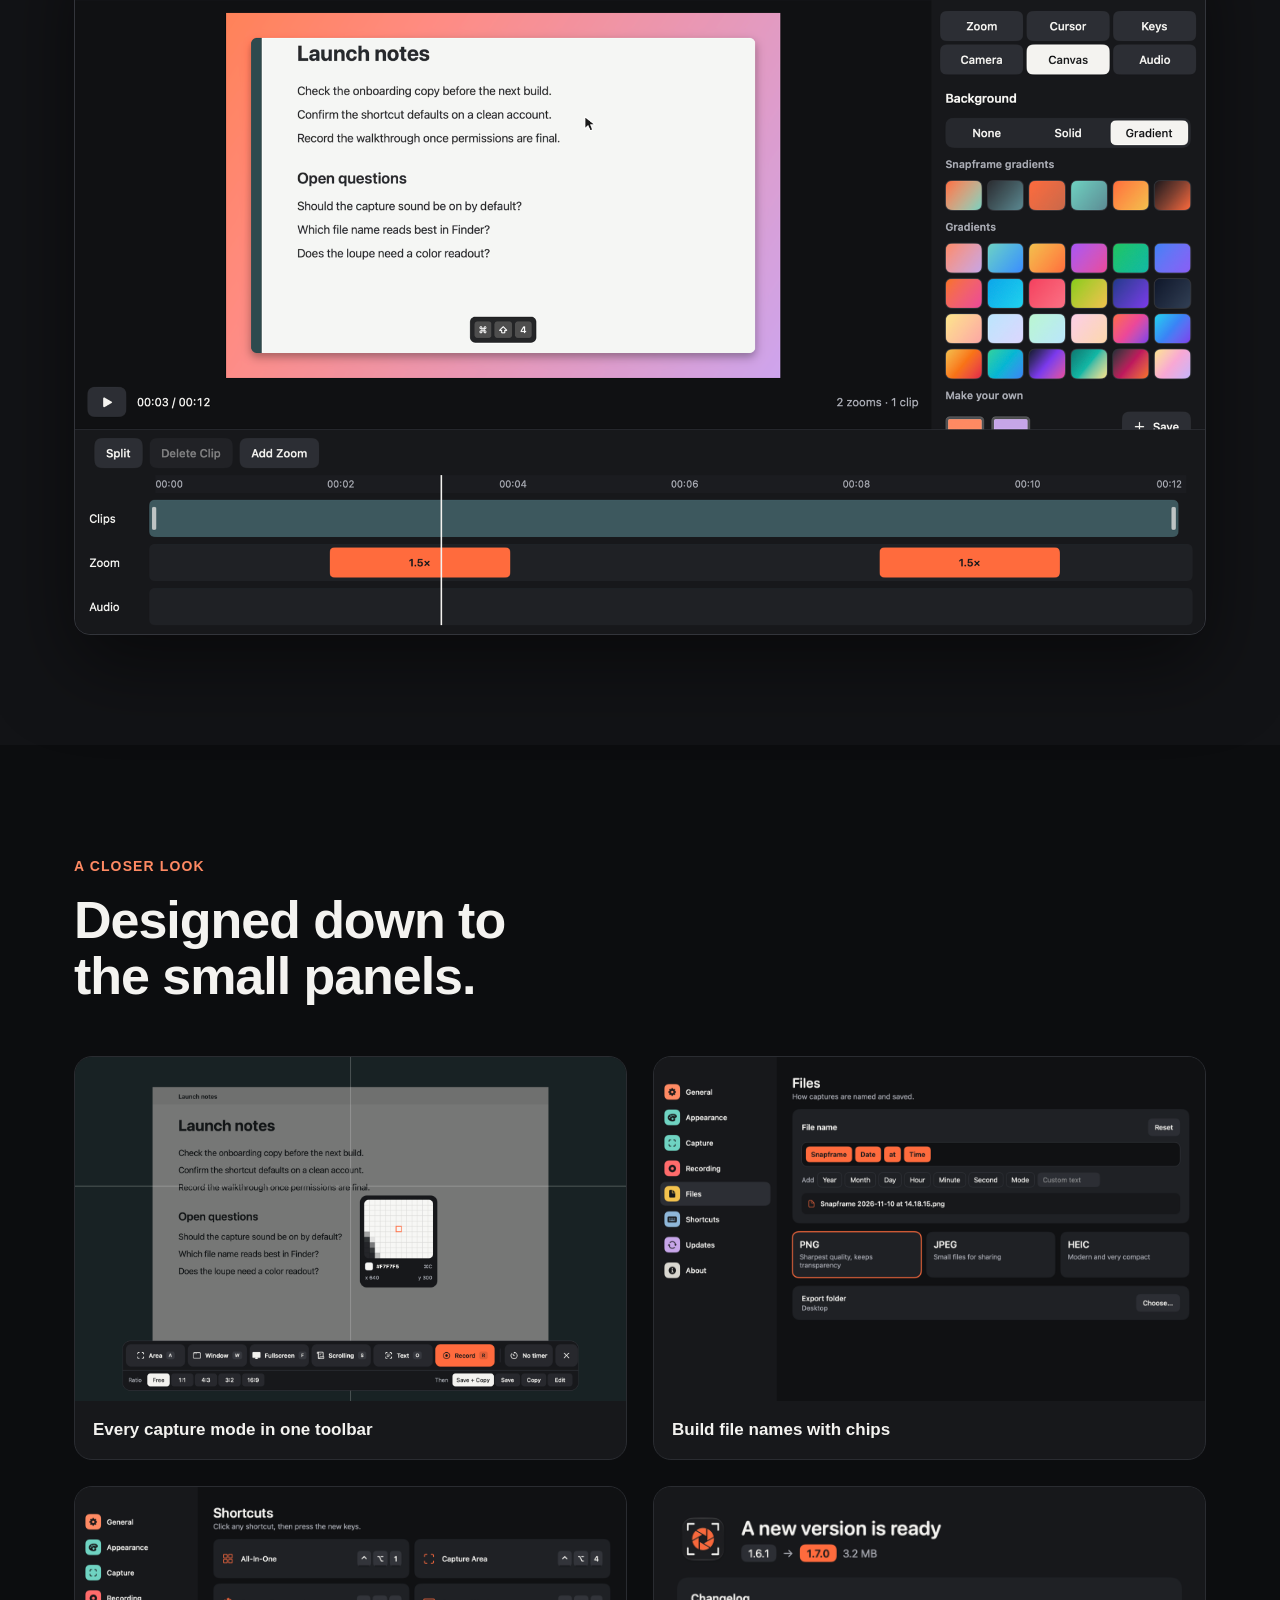
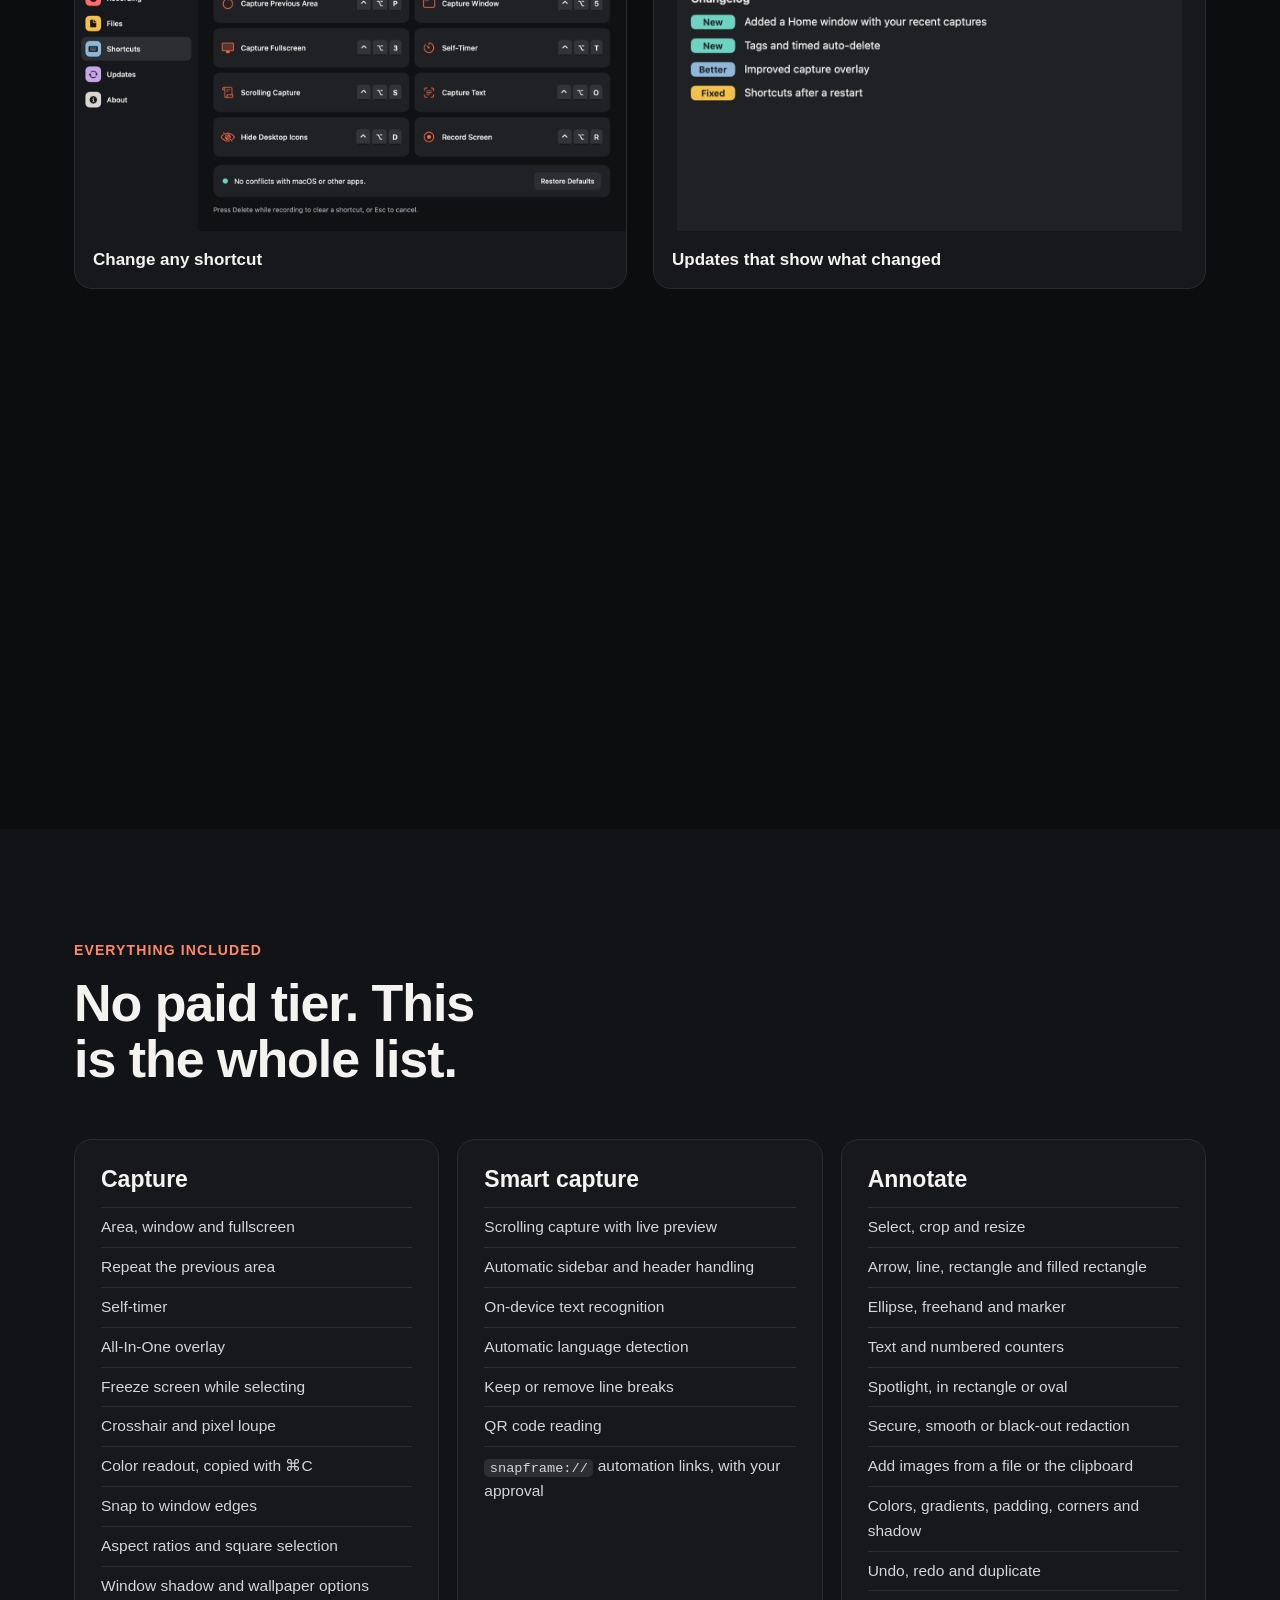
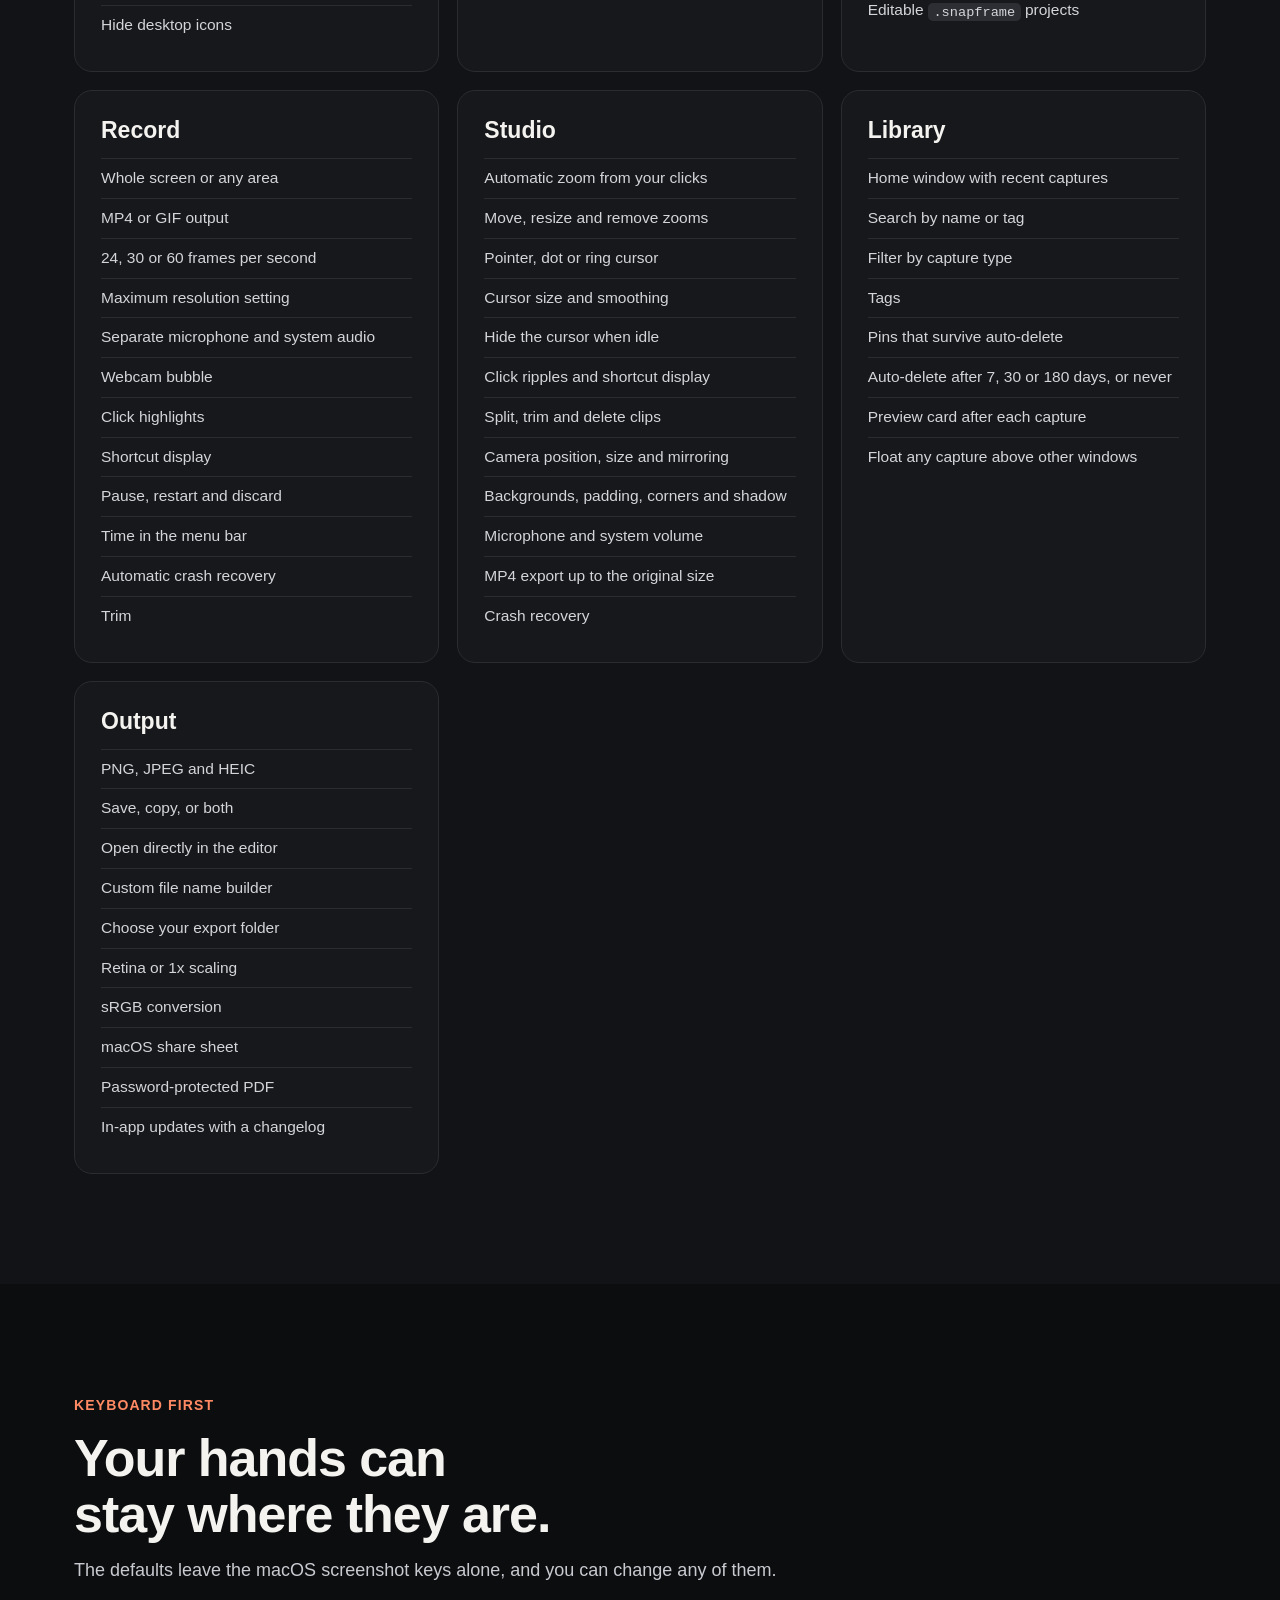
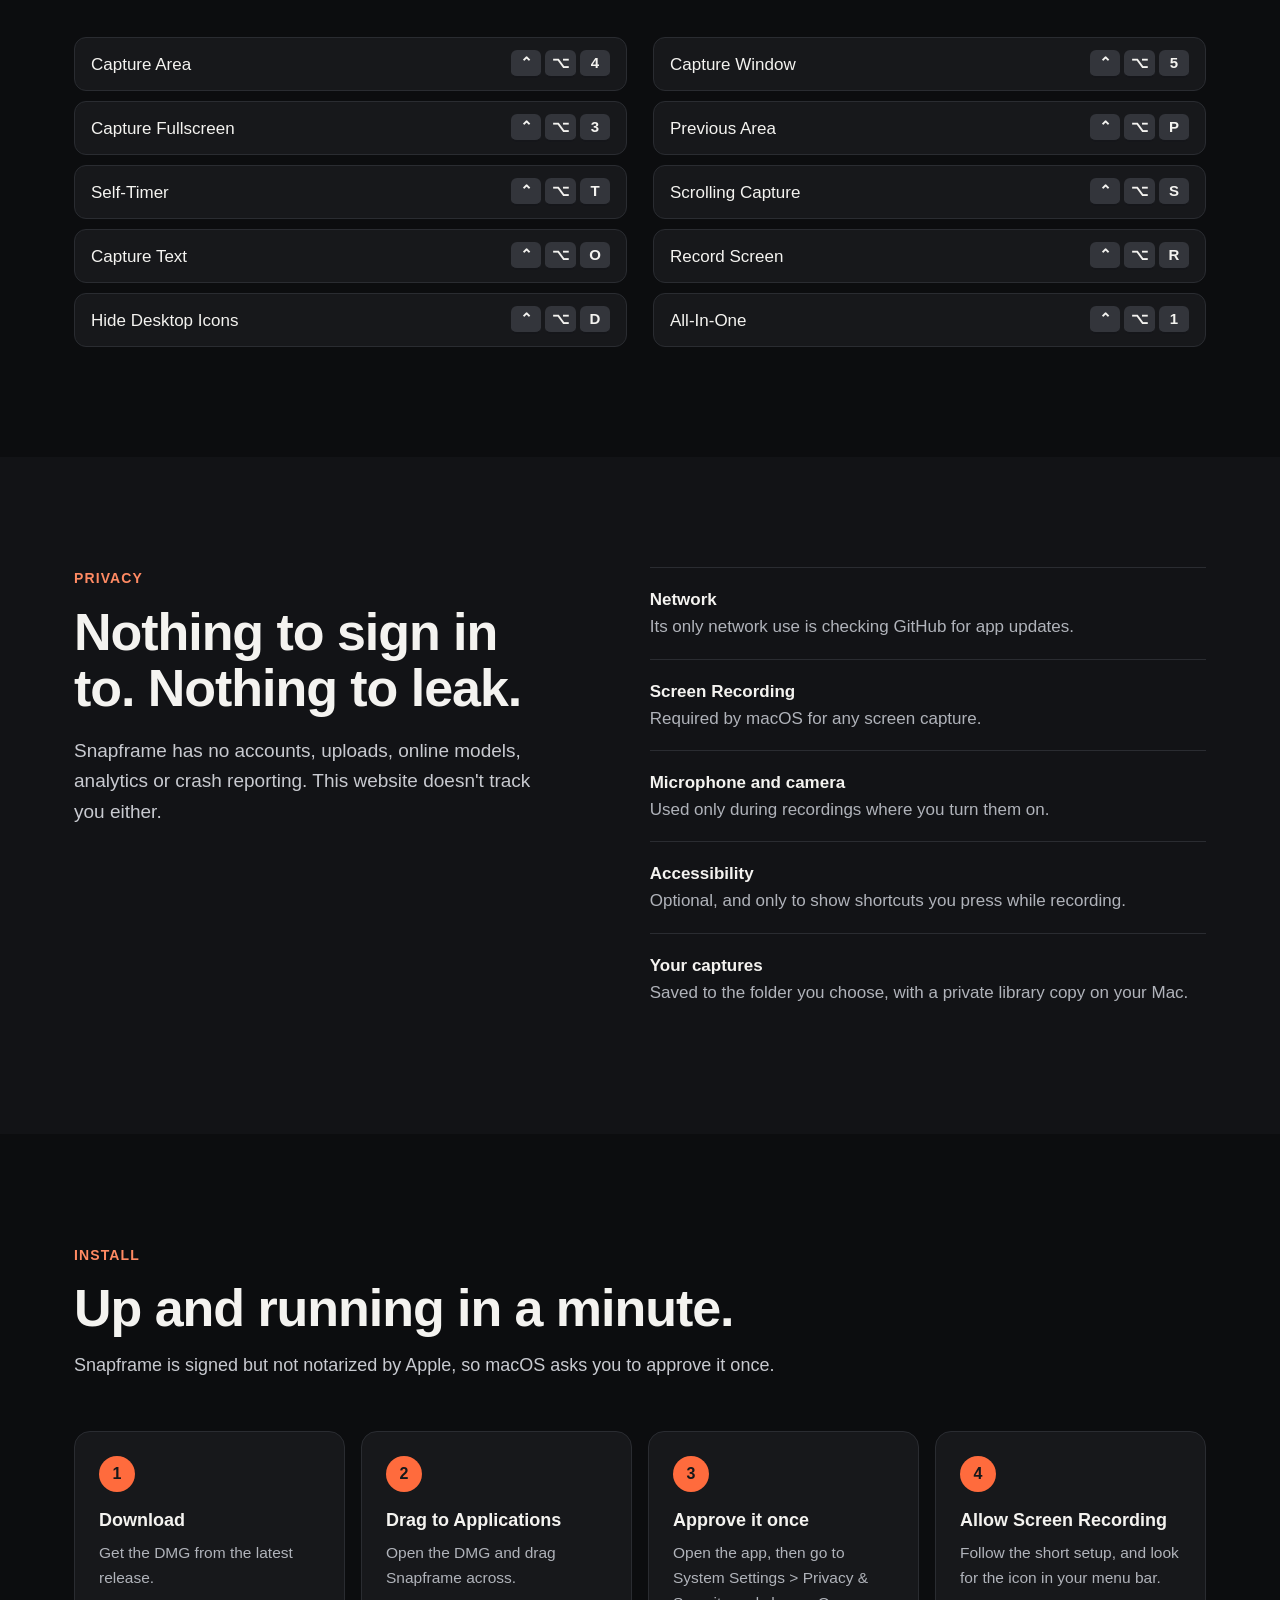
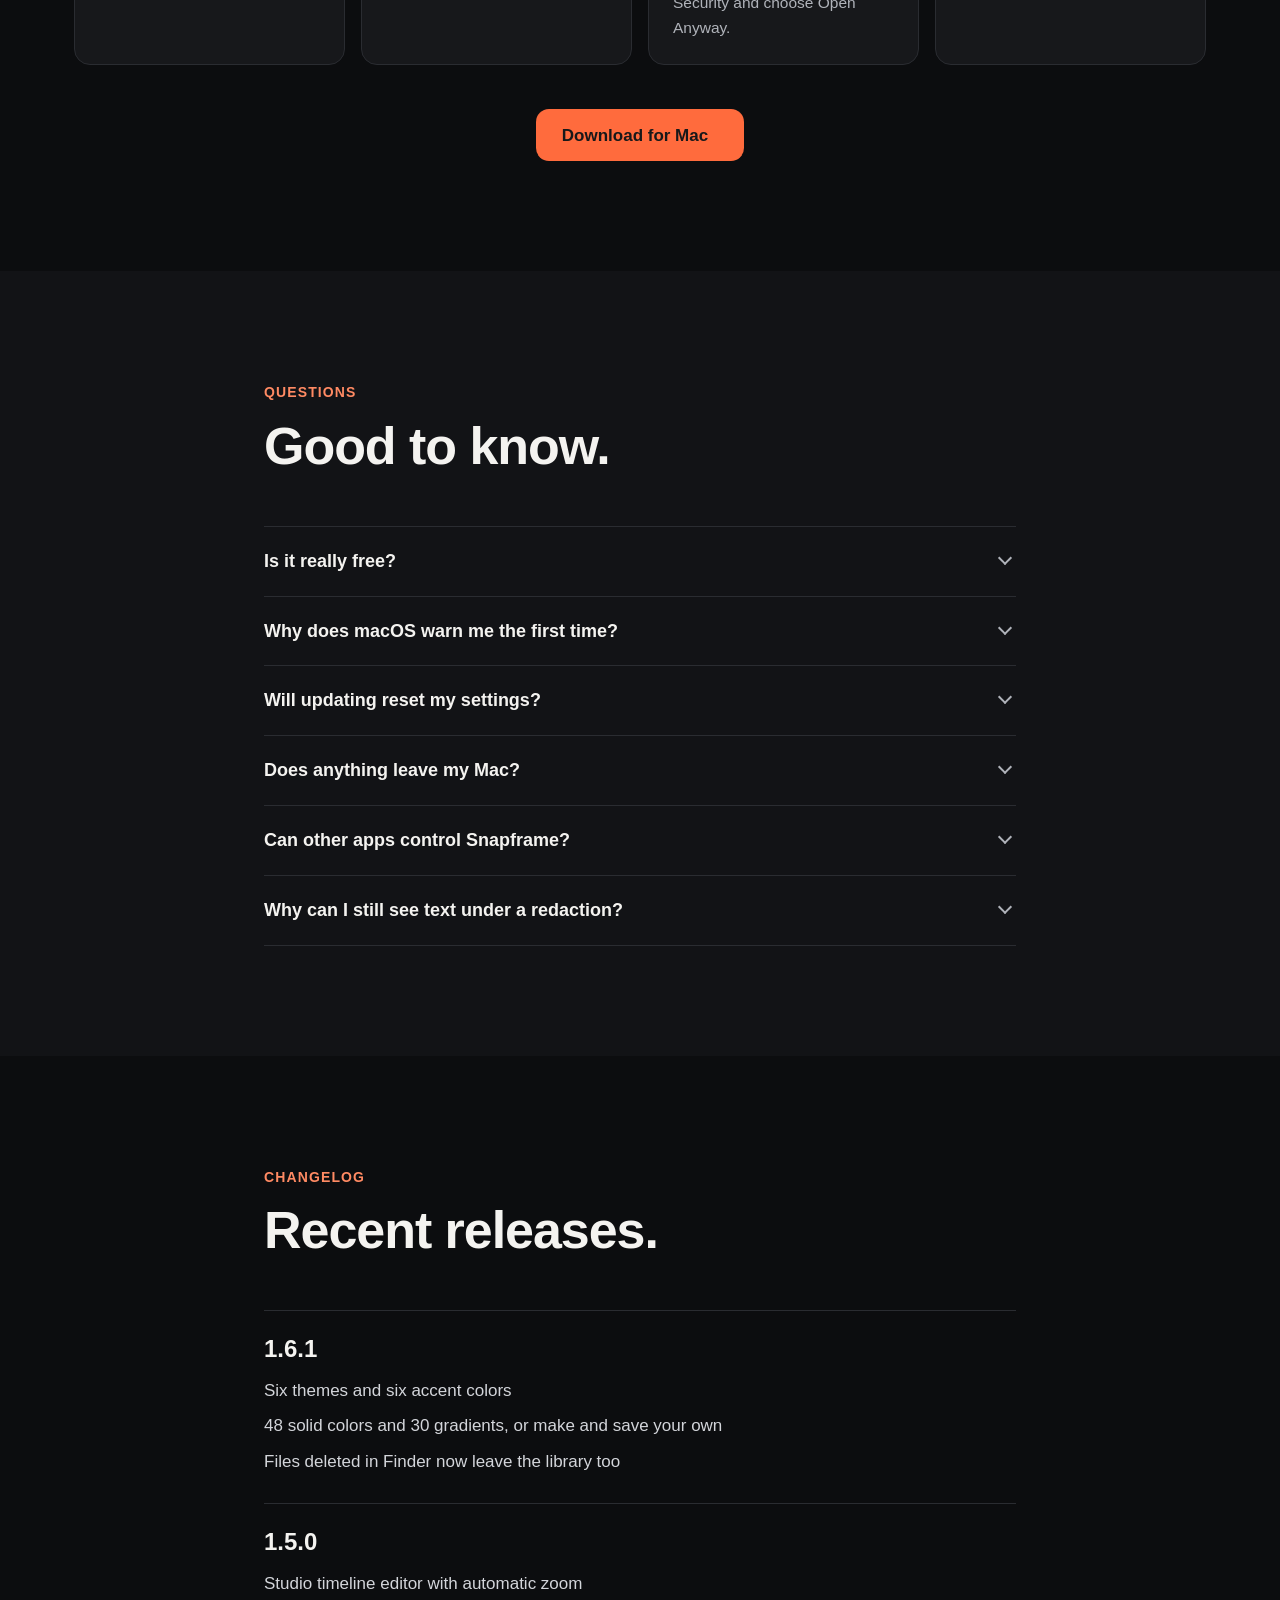
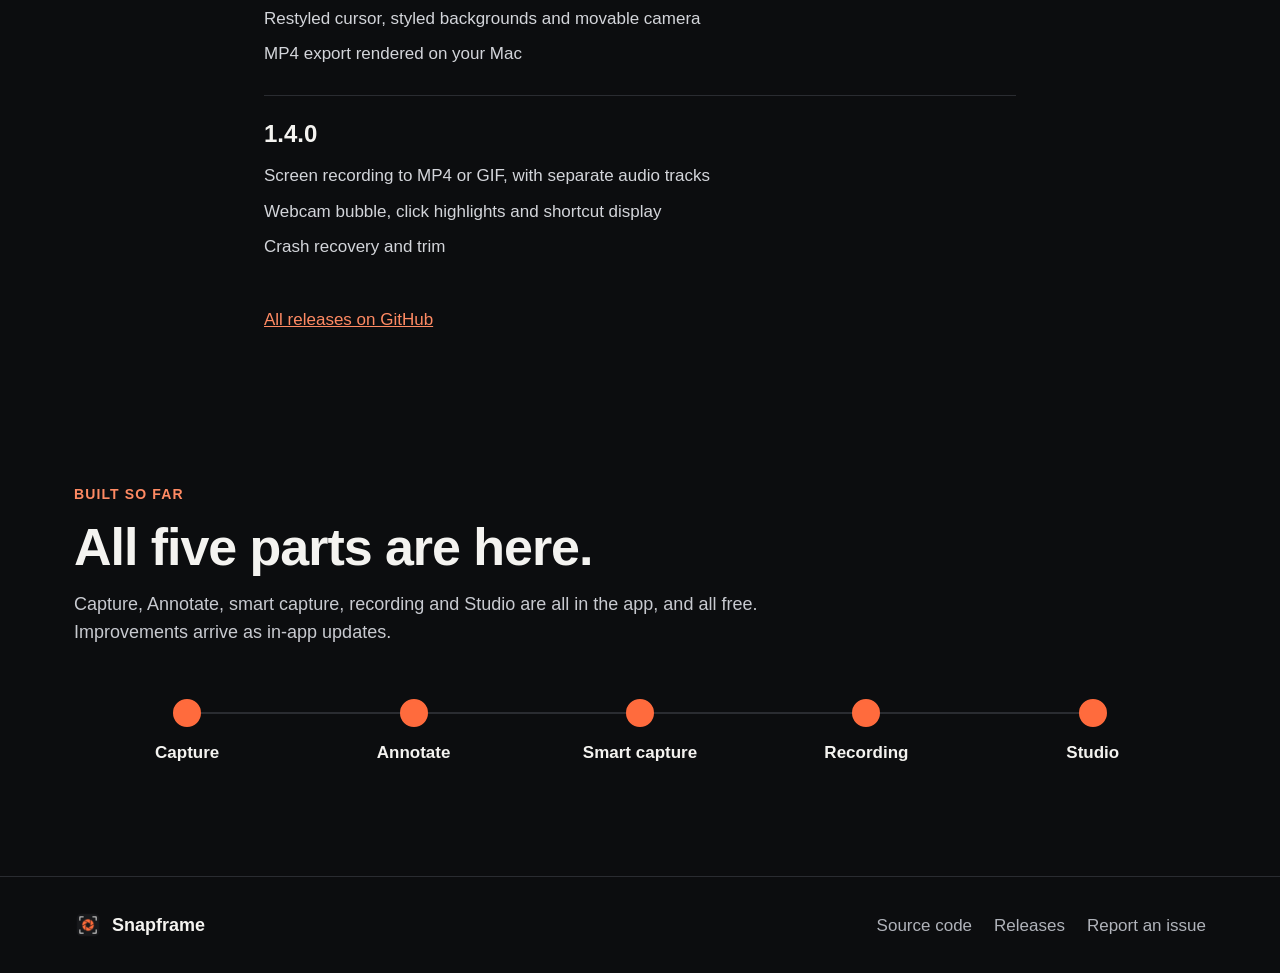
==== commit 2bbd9c7d: "Add themes, more backgrounds, and sync the library with Finder Six themes and six accent colors appl" ====
--- a/docs/index.html
+++ b/docs/index.html
@@ -254,6 +254,8 @@
       <figure class="reveal" style="--d:.08s"><img src="screenshots/settings.png" width="1400" height="924" alt="File name builder in Settings" loading="lazy"><figcaption>Build file names with chips</figcaption></figure>
       <figure class="reveal"><img src="screenshots/shortcuts.png" width="1400" height="924" alt="Keyboard shortcut settings" loading="lazy"><figcaption>Change any shortcut</figcaption></figure>
       <figure class="reveal" style="--d:.08s"><img src="screenshots/update.png" width="1200" height="1033" alt="Update window with a changelog" loading="lazy"><figcaption>Updates that show what changed</figcaption></figure>
+      <figure class="reveal"><img src="screenshots/themes.png" width="1400" height="924" alt="Appearance settings with six themes and accent colors" loading="lazy"><figcaption>Six themes and six accent colors</figcaption></figure>
+      <figure class="reveal" style="--d:.08s"><img src="screenshots/annotate.png" width="1600" height="1000" alt="Annotate editor with solid and gradient backgrounds" loading="lazy"><figcaption>78 backgrounds, or make your own</figcaption></figure>
     </div>
   </div>
 </section>
@@ -383,9 +385,9 @@
   <div class="wrap narrow">
     <div class="section-head reveal"><p class="eyebrow">Changelog</p><h2>Recent releases.</h2></div>
     <div id="releases">
+      <article class="release reveal"><header><b>1.6.1</b></header><ul><li>Six themes and six accent colors</li><li>48 solid colors and 30 gradients, or make and save your own</li><li>Files deleted in Finder now leave the library too</li></ul></article>
       <article class="release reveal"><header><b>1.5.0</b></header><ul><li>Studio timeline editor with automatic zoom</li><li>Restyled cursor, styled backgrounds and movable camera</li><li>MP4 export rendered on your Mac</li></ul></article>
       <article class="release reveal"><header><b>1.4.0</b></header><ul><li>Screen recording to MP4 or GIF, with separate audio tracks</li><li>Webcam bubble, click highlights and shortcut display</li><li>Crash recovery and trim</li></ul></article>
-      <article class="release reveal"><header><b>1.3.0</b></header><ul><li>Scrolling capture, text recognition and QR codes</li><li>Hide desktop icons and automation links</li></ul></article>
     </div>
     <p class="more reveal"><a href="https://github.com/sagarrokade006/snapframe/releases">All releases on GitHub</a></p>
   </div>
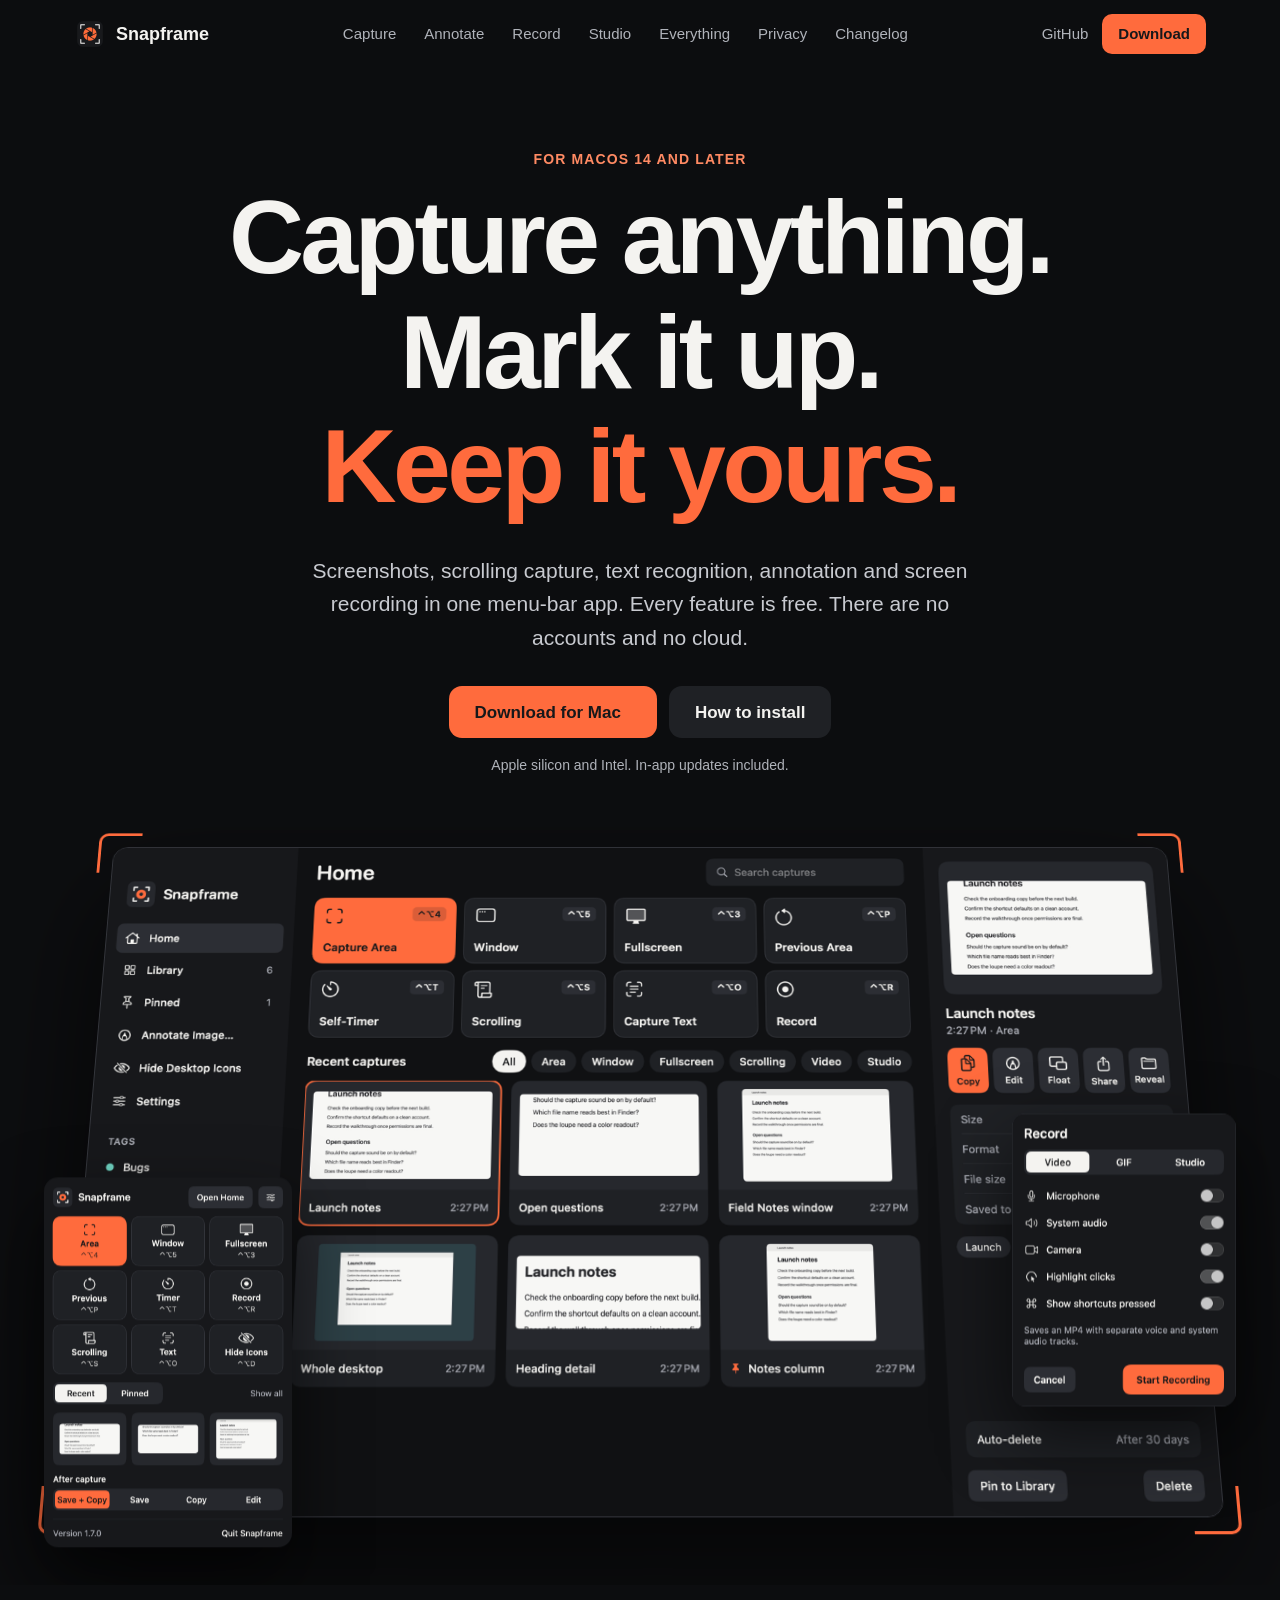
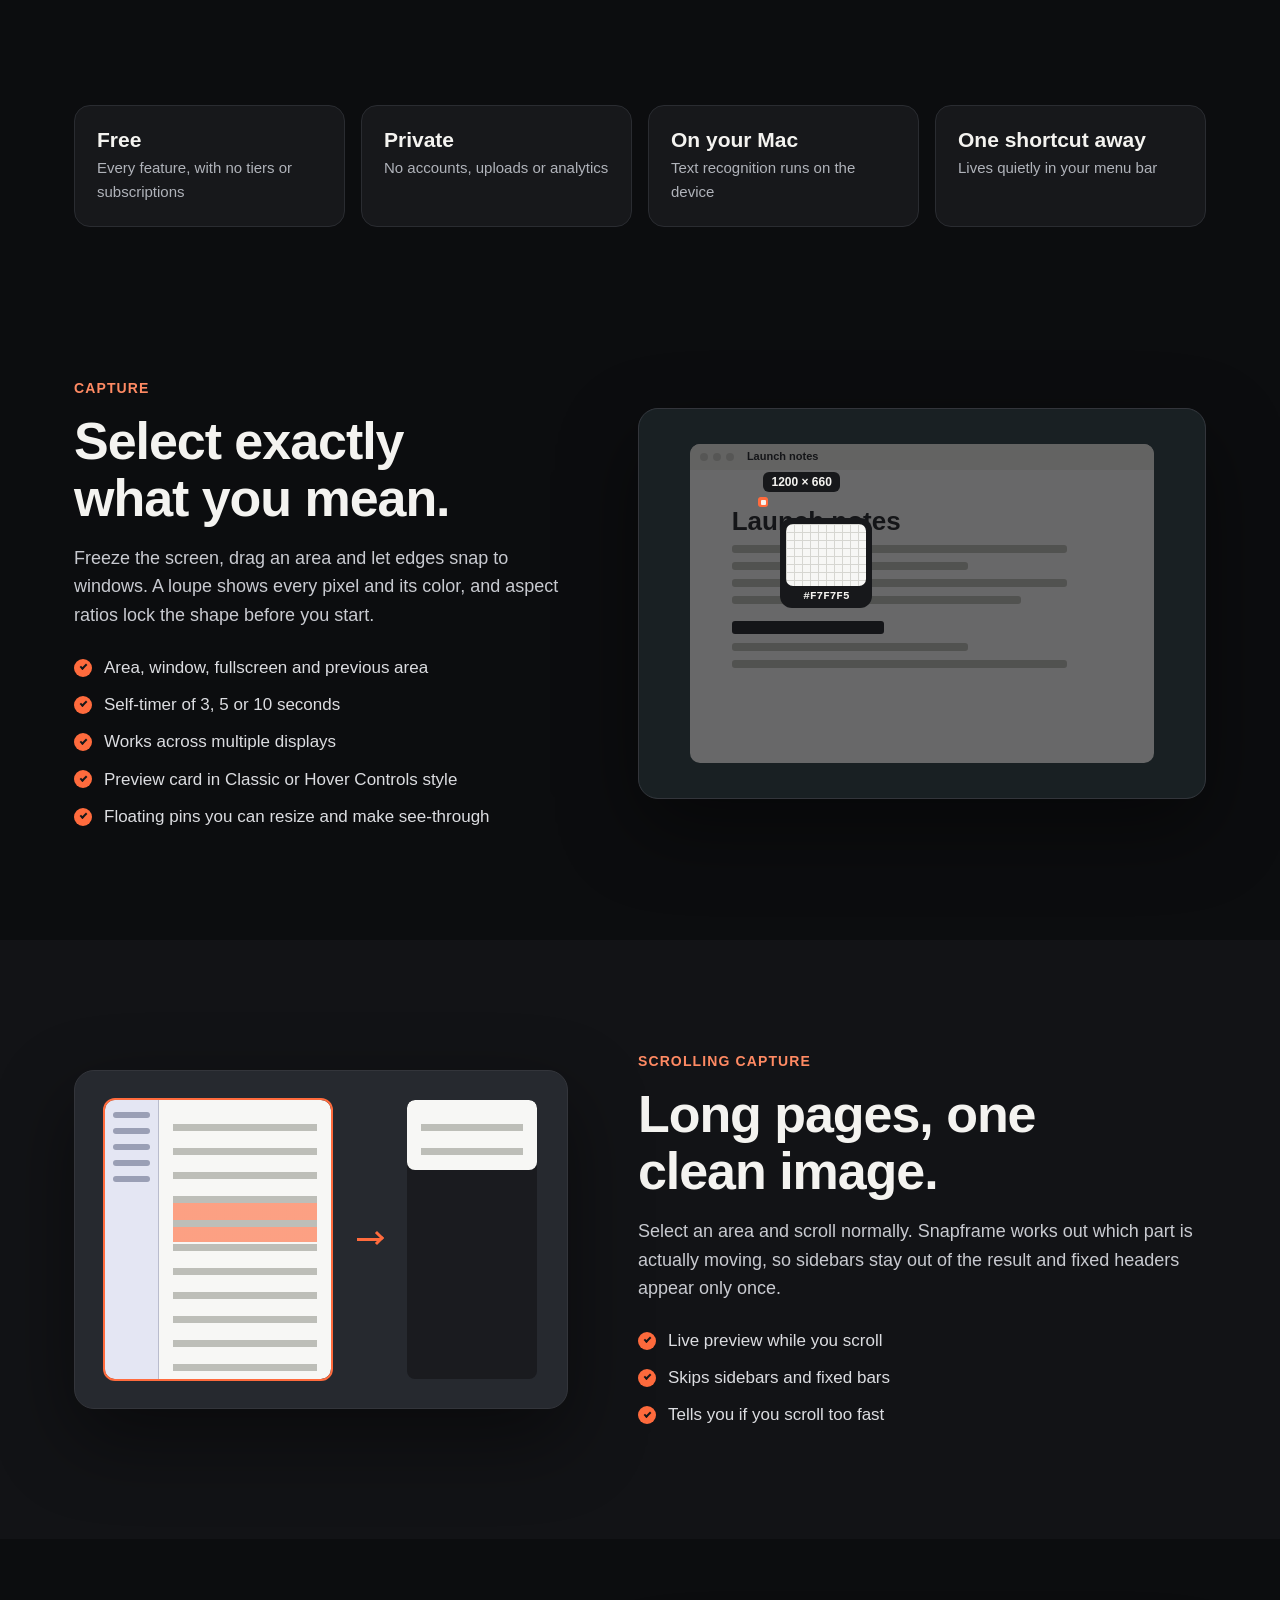
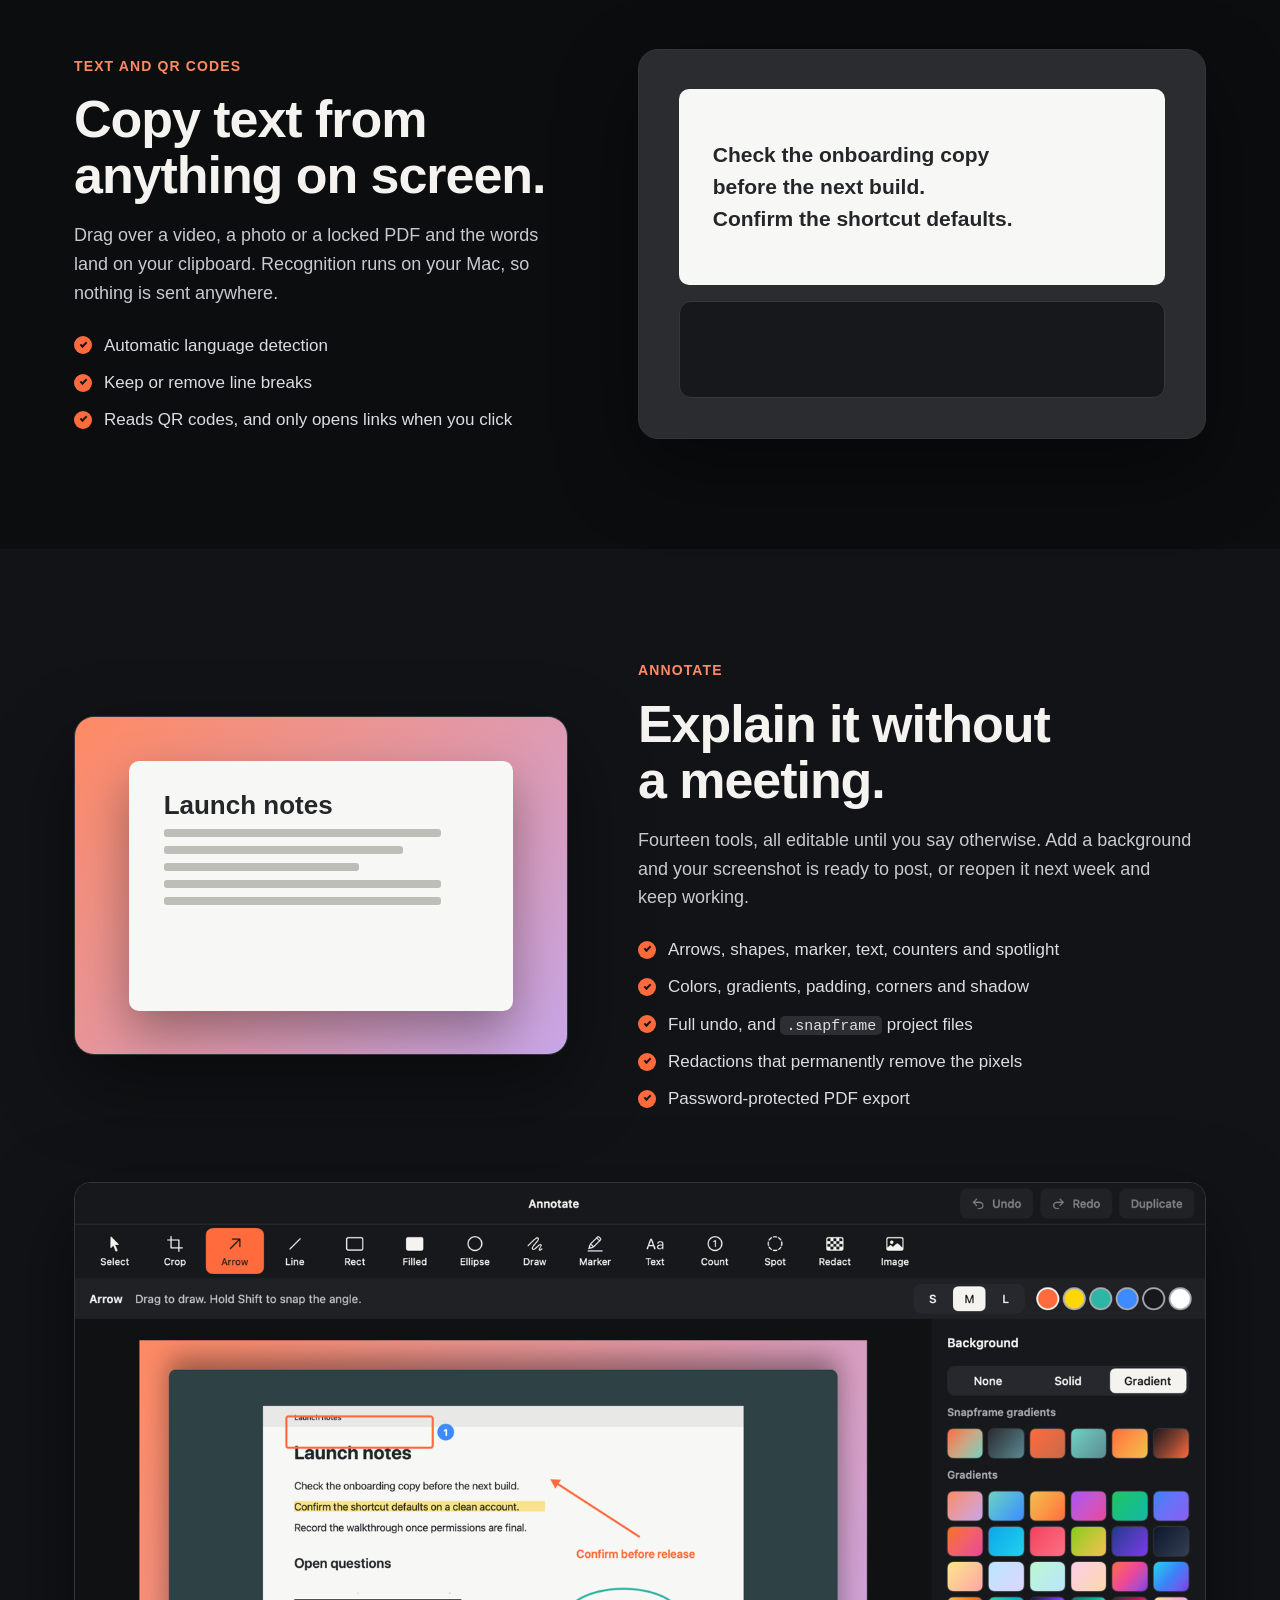
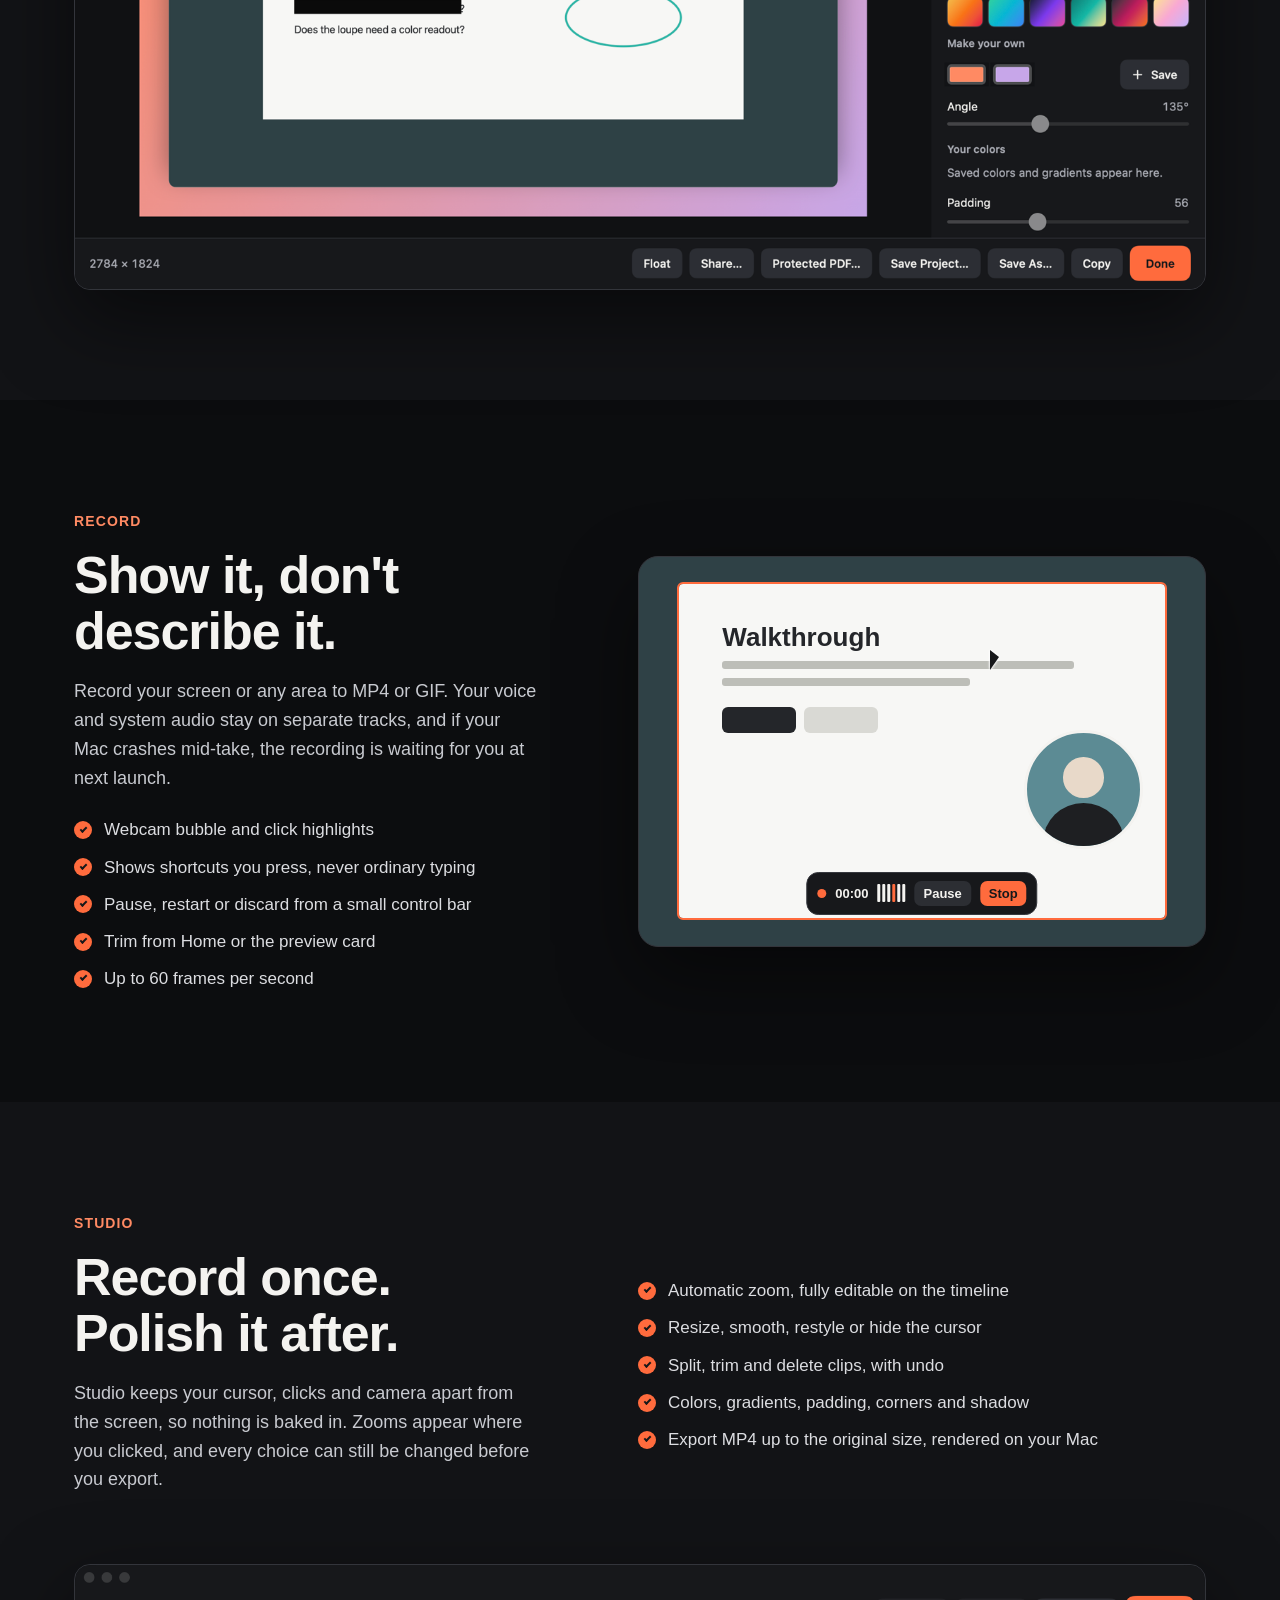
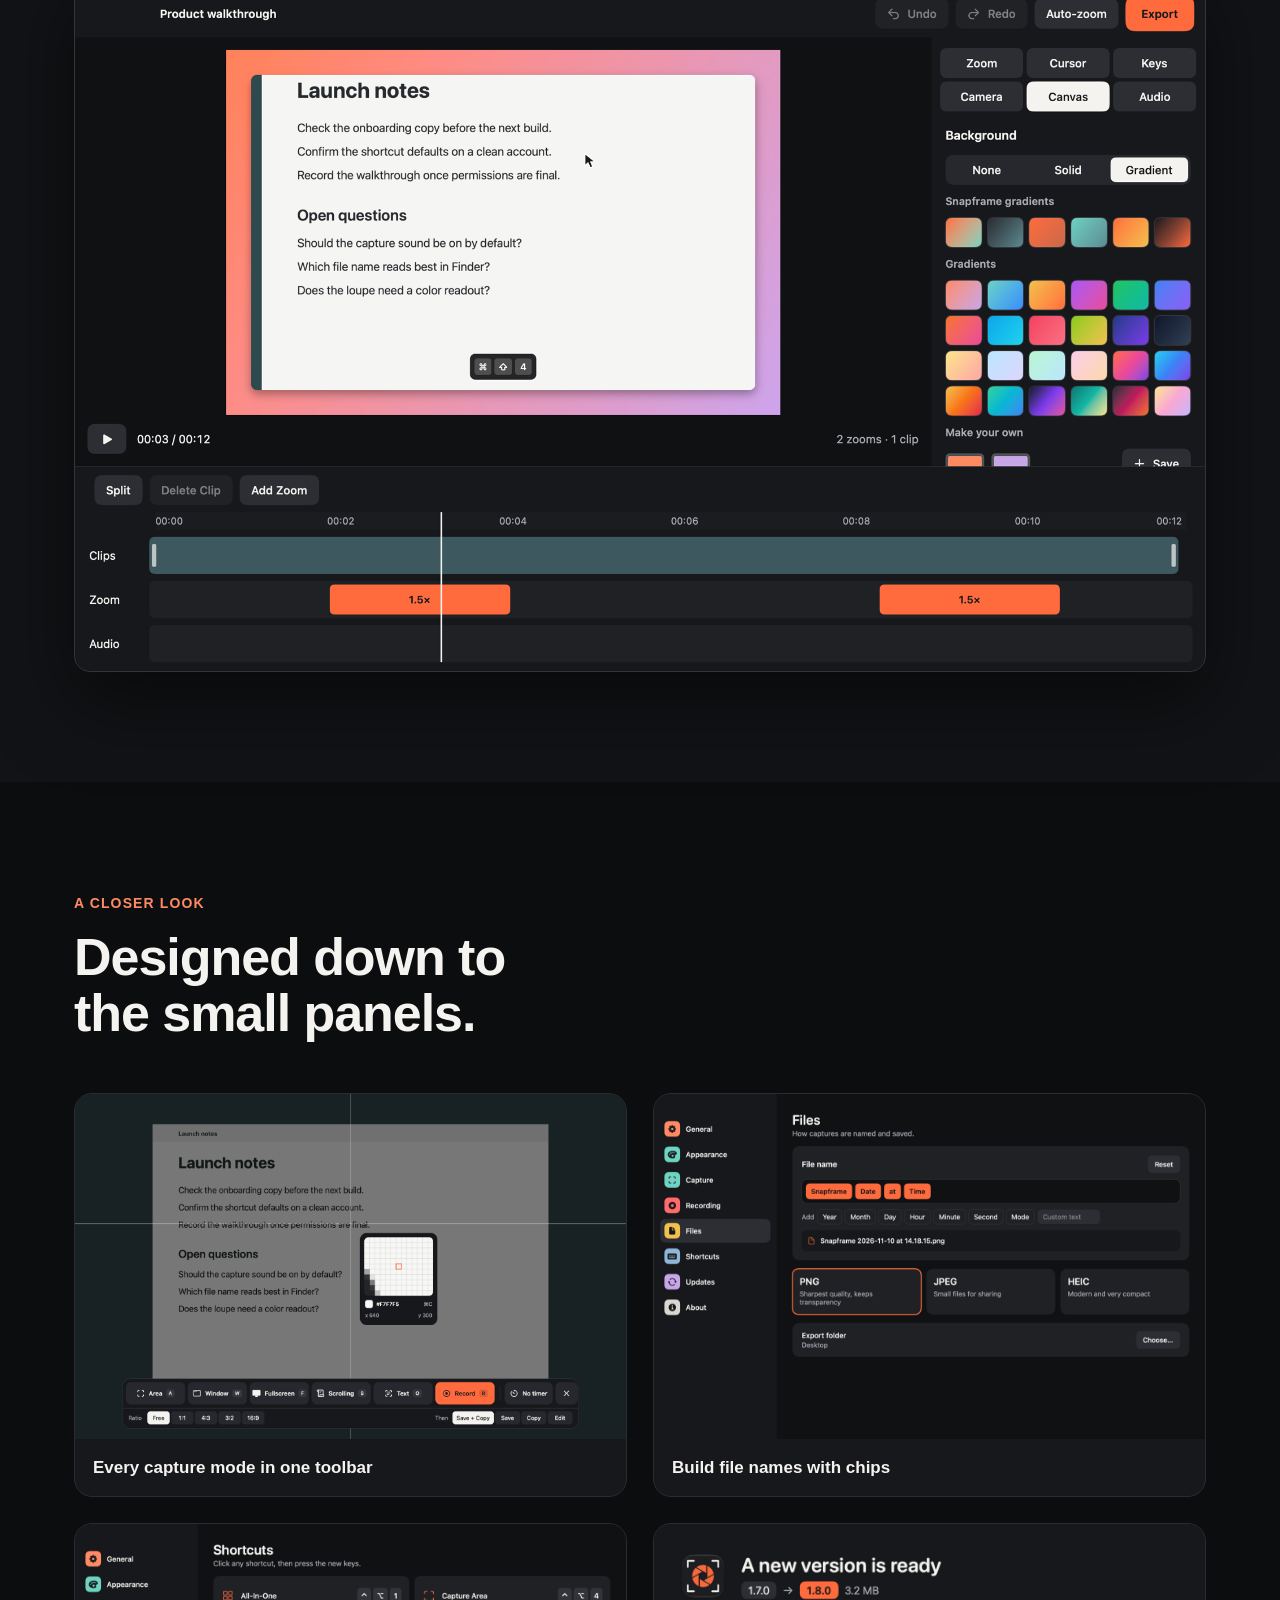
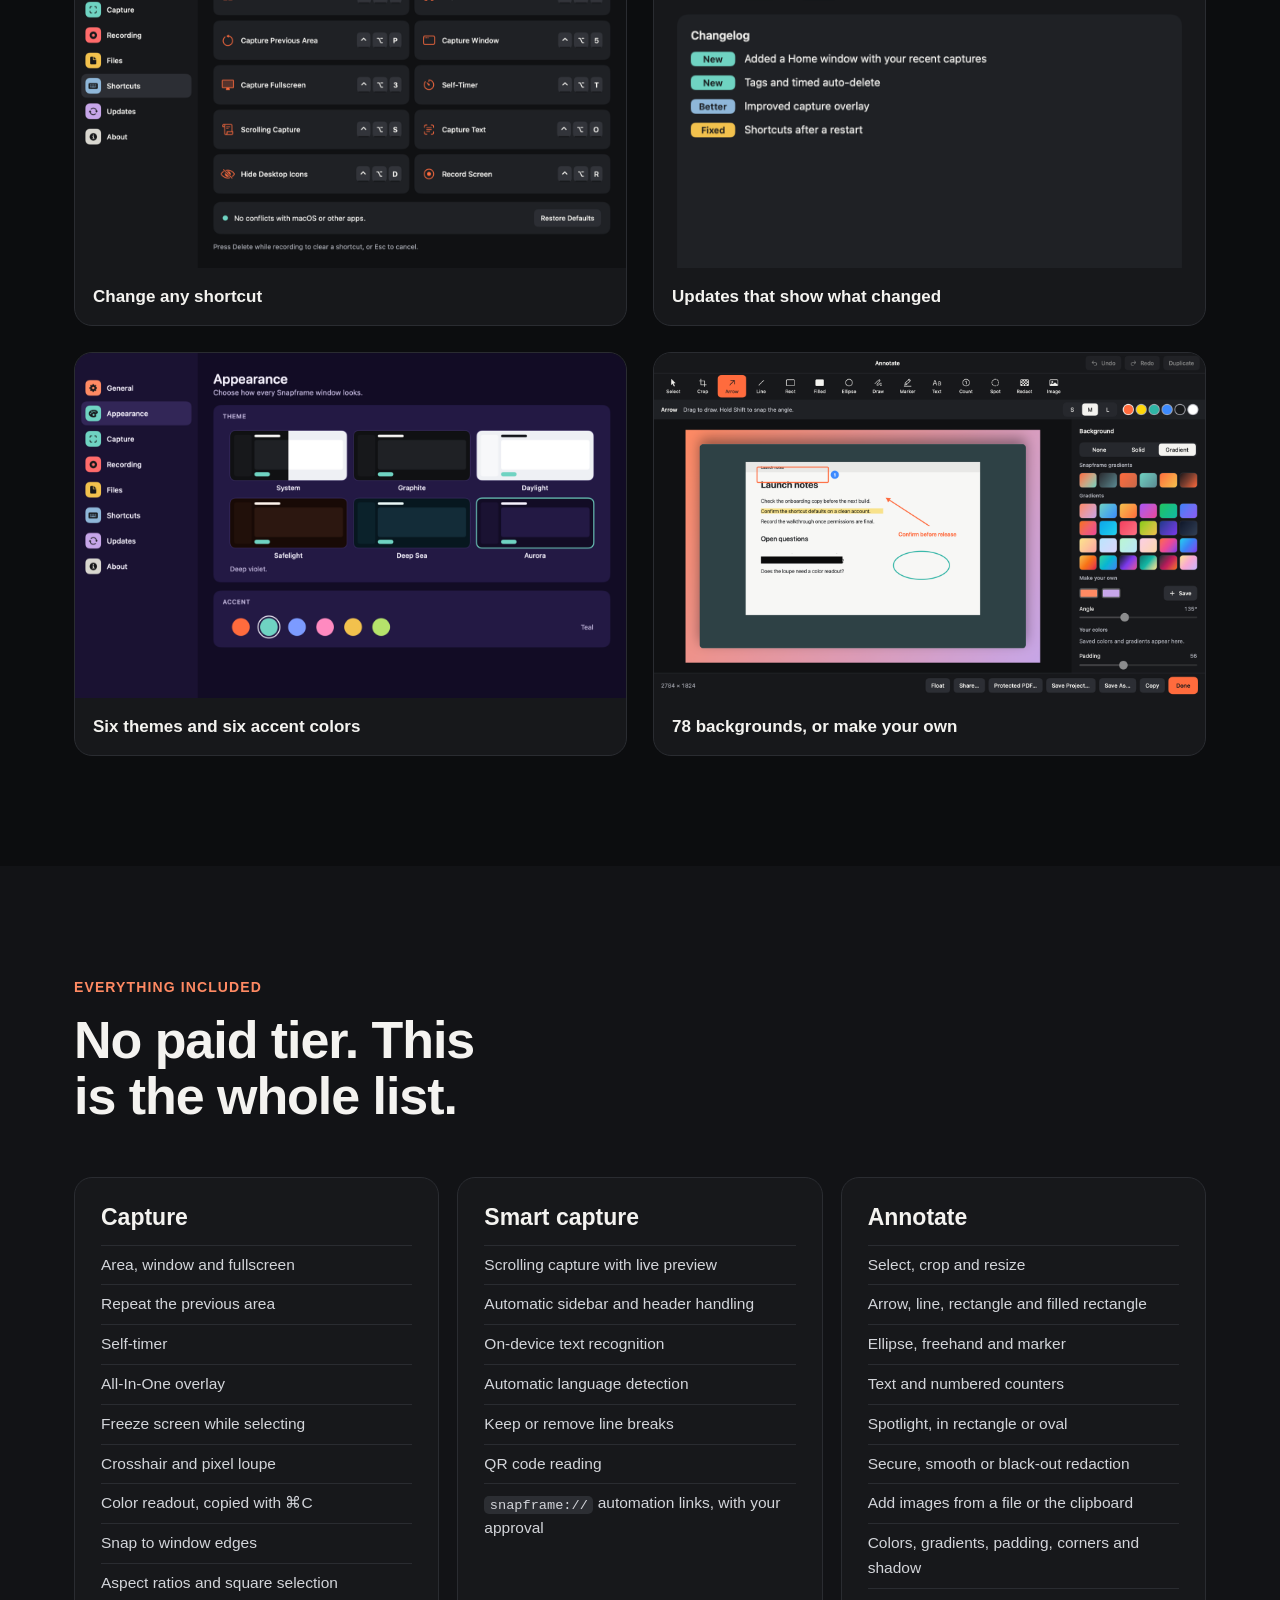
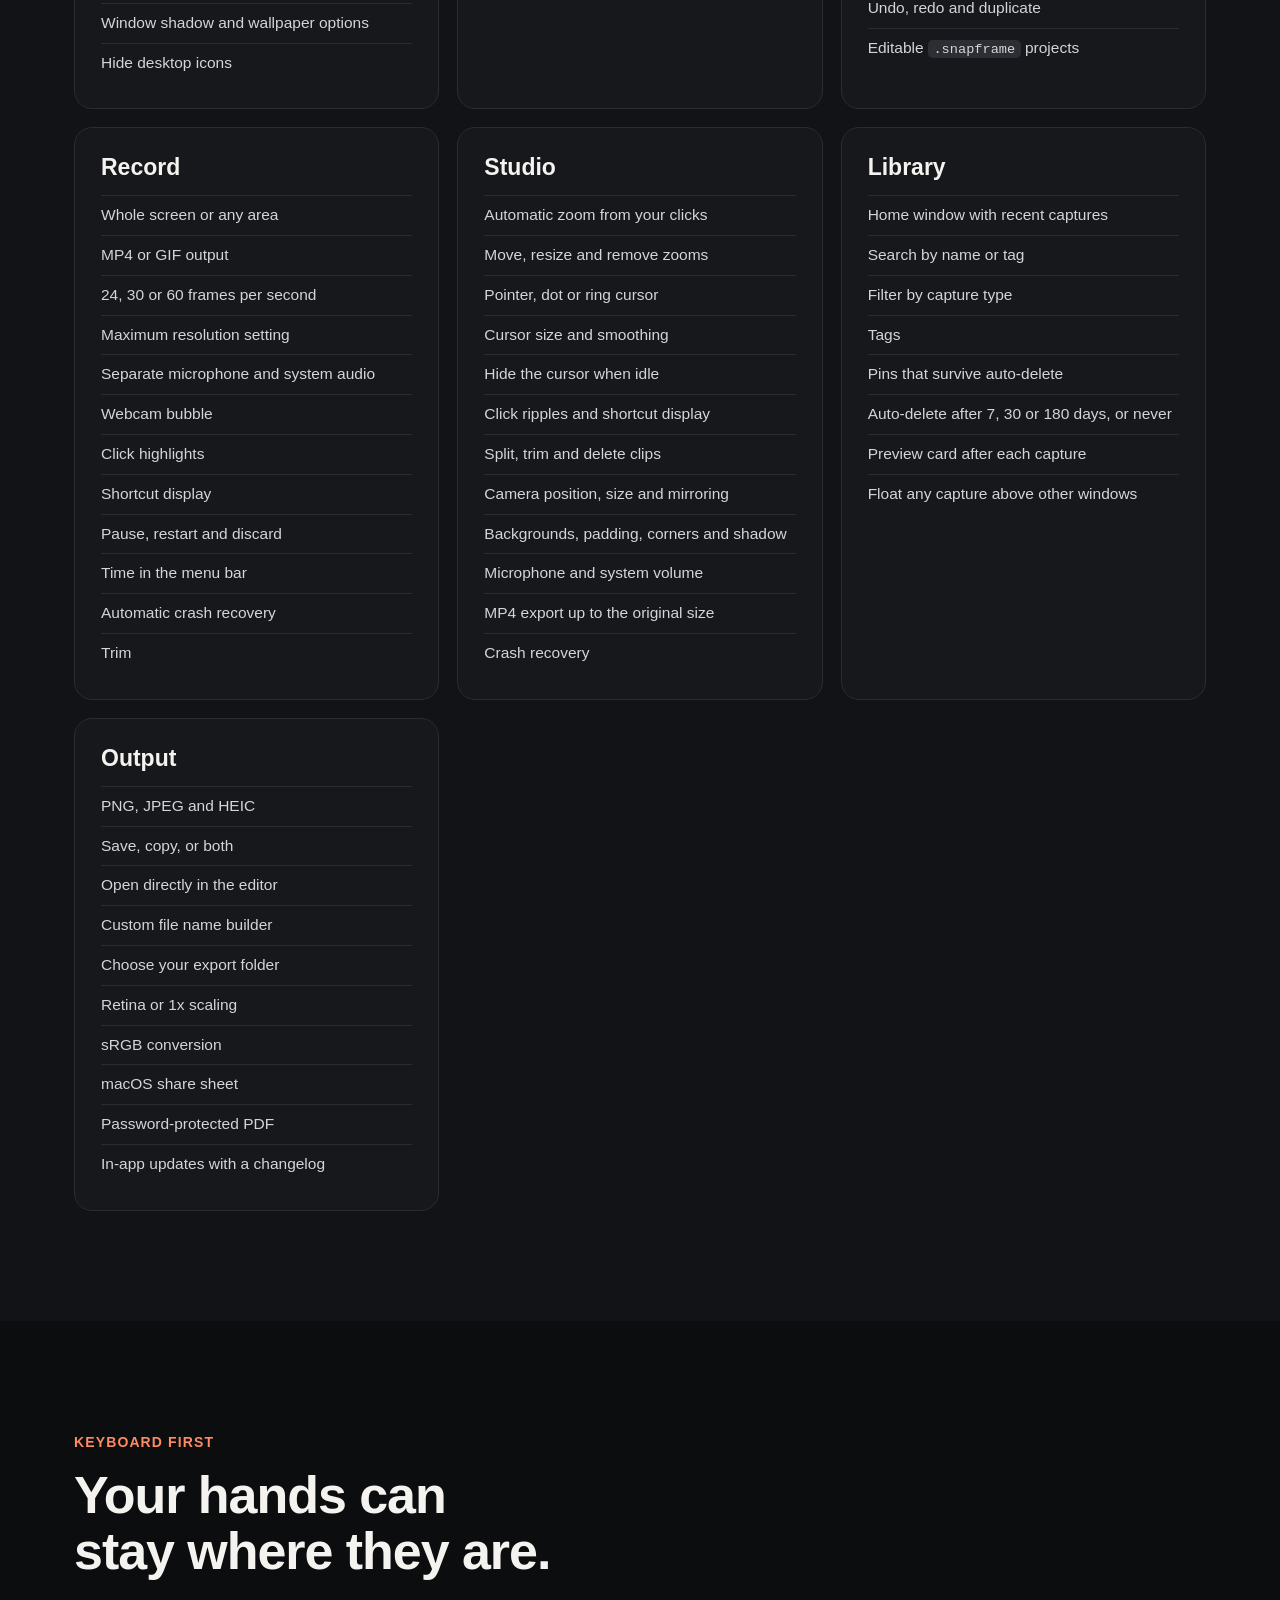
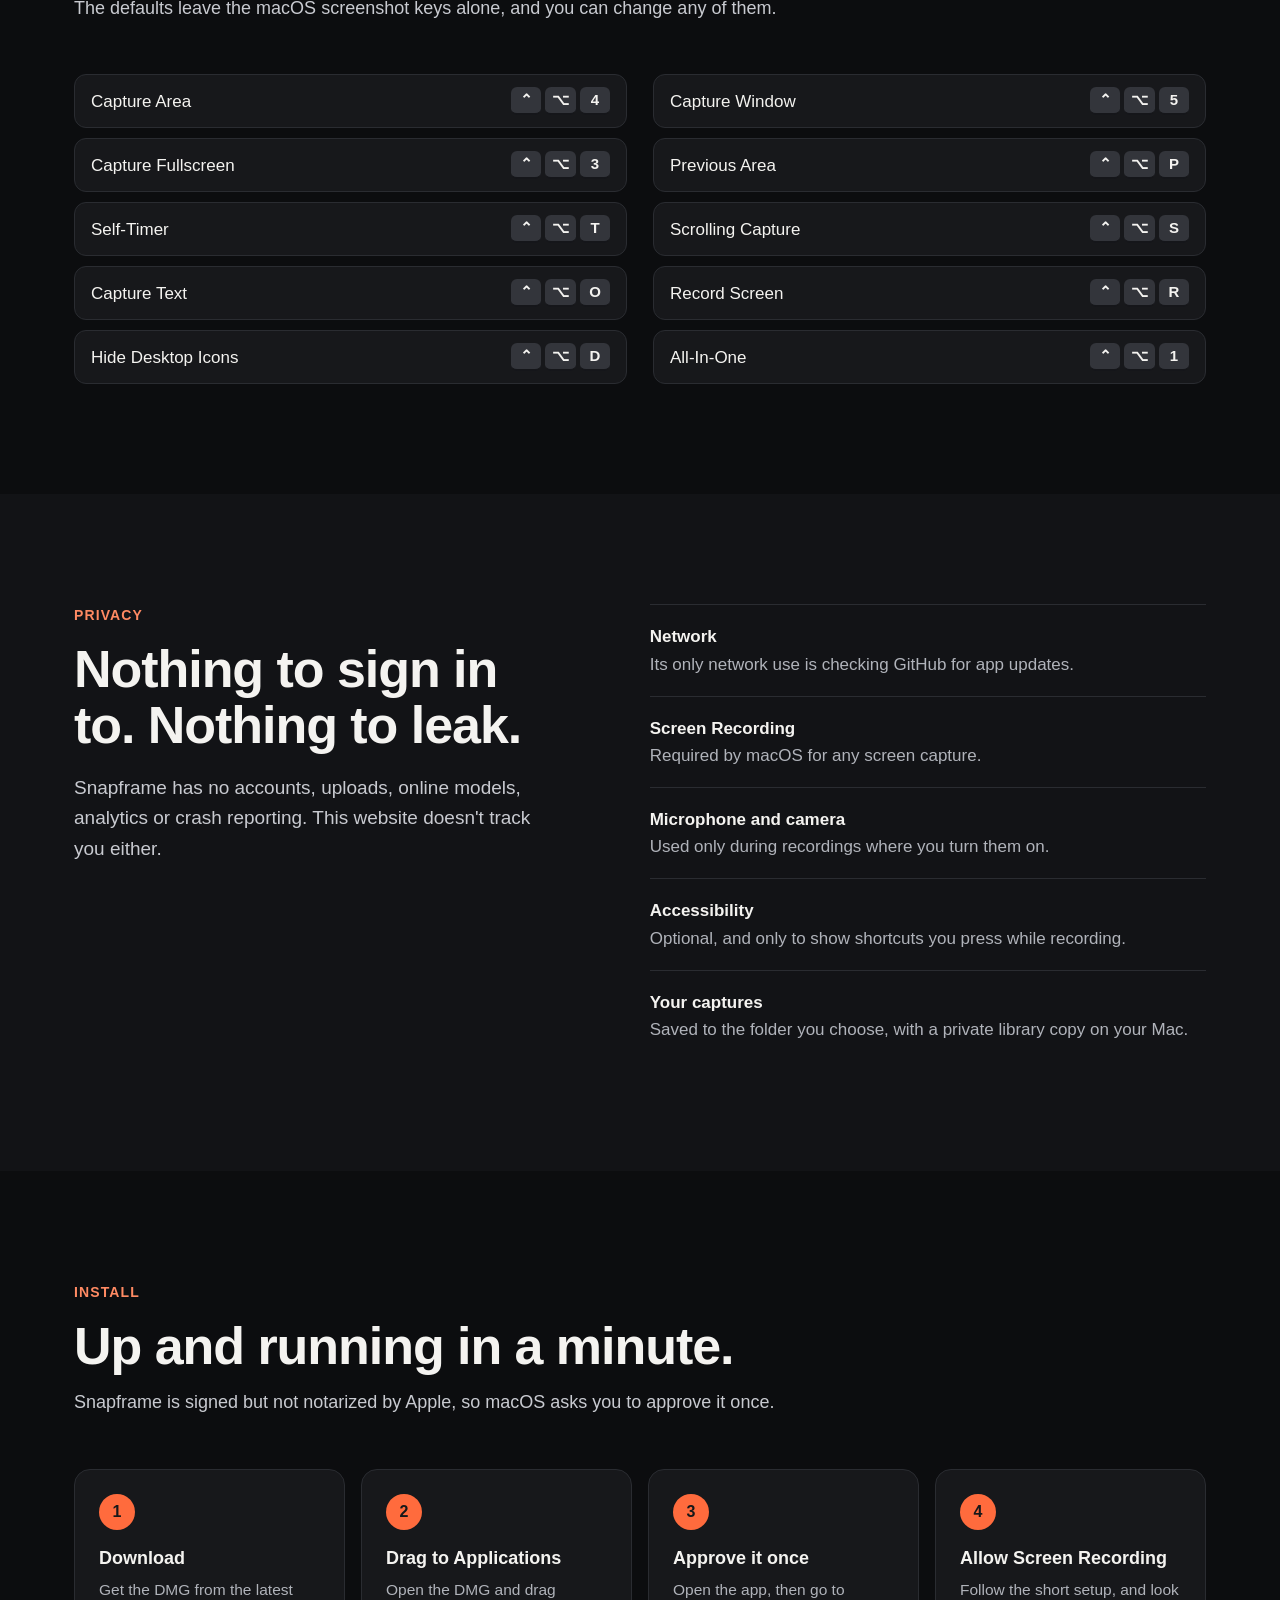
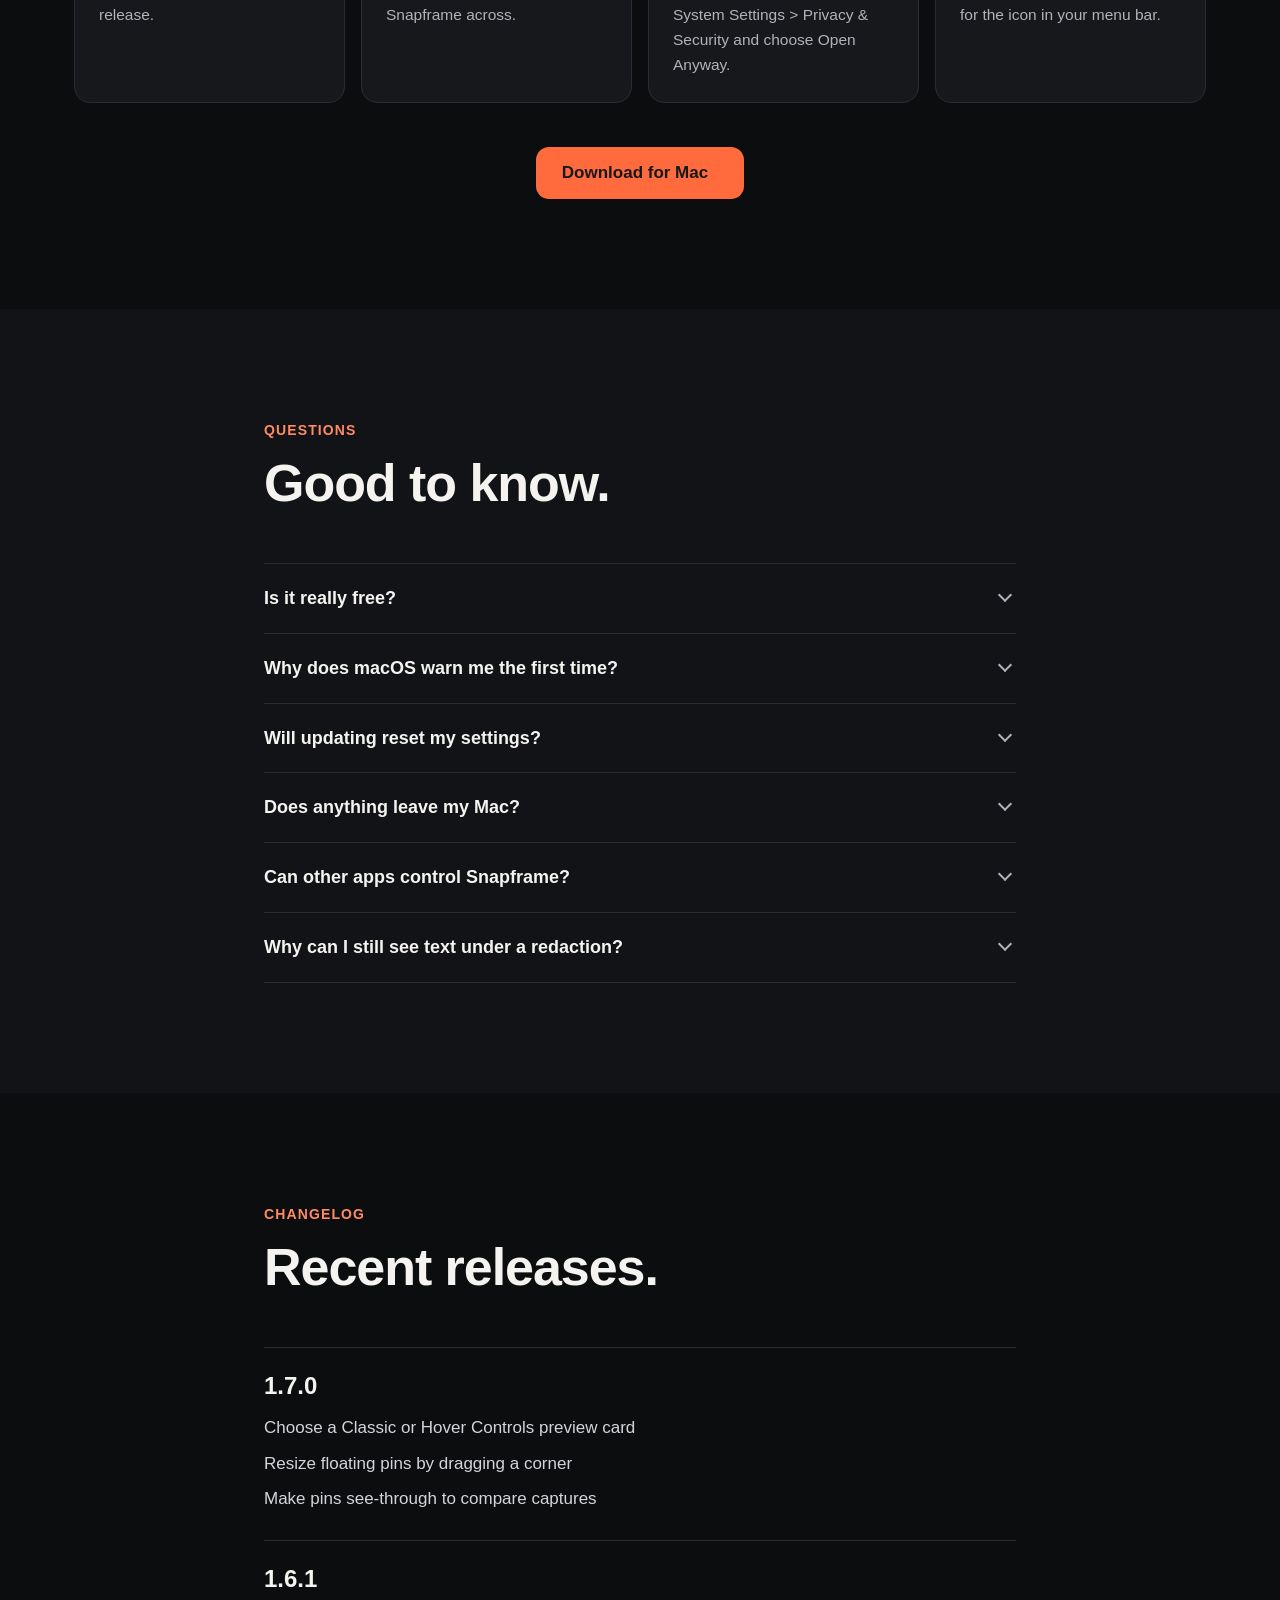
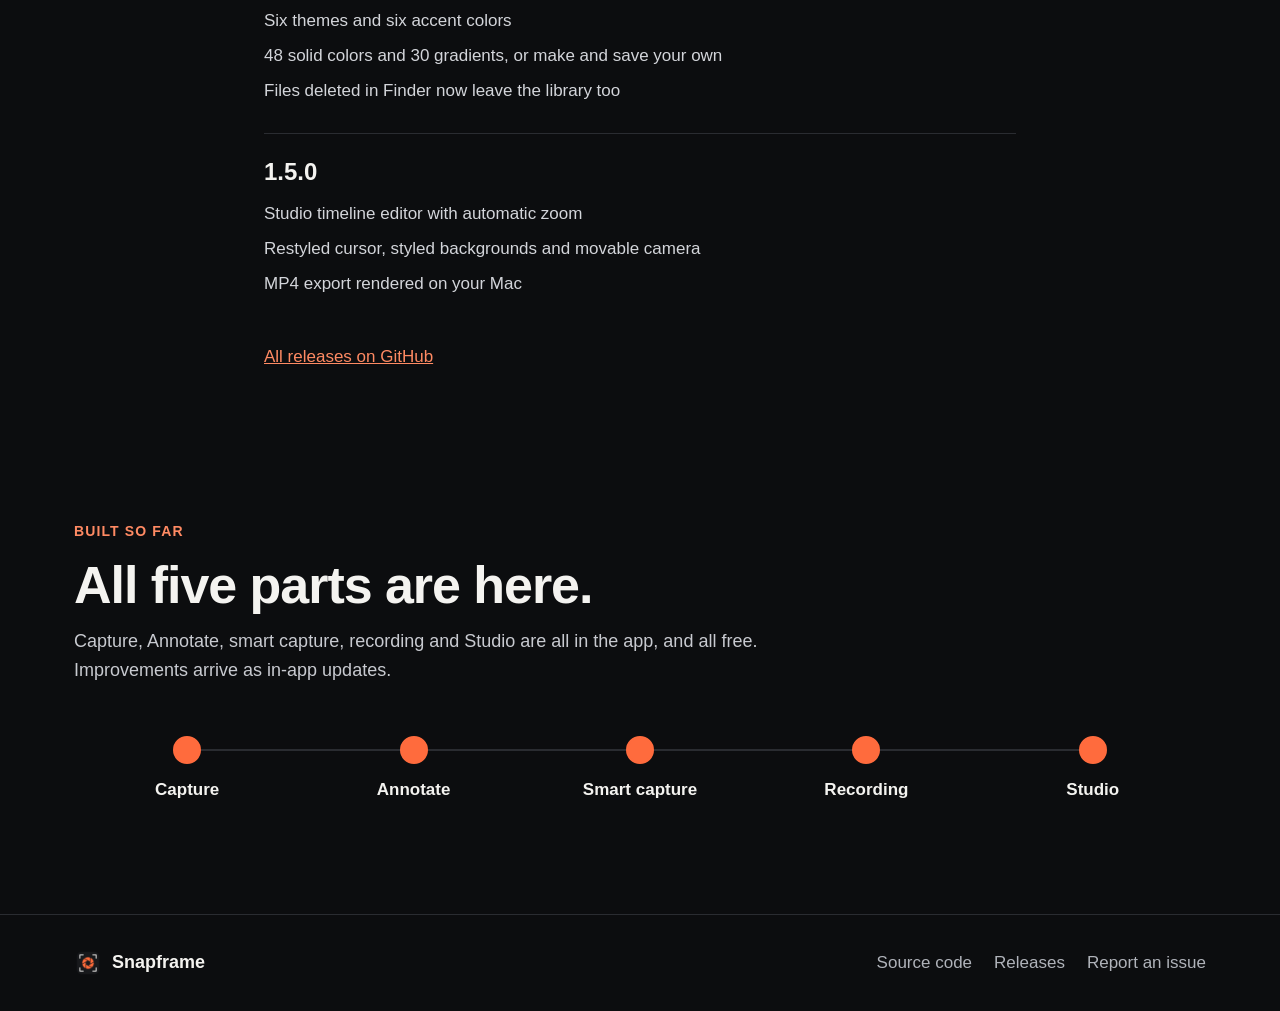
==== commit bbdc8694: "Add preview card styles and resizable, see-through pins The preview card can now be Classic or Hover" ====
--- a/docs/index.html
+++ b/docs/index.html
@@ -87,7 +87,8 @@
         <li>Area, window, fullscreen and previous area</li>
         <li>Self-timer of 3, 5 or 10 seconds</li>
         <li>Works across multiple displays</li>
-        <li>Preview card with copy, edit, float and reveal</li>
+        <li>Preview card in Classic or Hover Controls style</li>
+        <li>Floating pins you can resize and make see-through</li>
       </ul>
     </div>
     <div class="stage demo-capture reveal" style="--d:.1s" aria-hidden="true">
@@ -385,9 +386,9 @@
   <div class="wrap narrow">
     <div class="section-head reveal"><p class="eyebrow">Changelog</p><h2>Recent releases.</h2></div>
     <div id="releases">
+      <article class="release reveal"><header><b>1.7.0</b></header><ul><li>Choose a Classic or Hover Controls preview card</li><li>Resize floating pins by dragging a corner</li><li>Make pins see-through to compare captures</li></ul></article>
       <article class="release reveal"><header><b>1.6.1</b></header><ul><li>Six themes and six accent colors</li><li>48 solid colors and 30 gradients, or make and save your own</li><li>Files deleted in Finder now leave the library too</li></ul></article>
       <article class="release reveal"><header><b>1.5.0</b></header><ul><li>Studio timeline editor with automatic zoom</li><li>Restyled cursor, styled backgrounds and movable camera</li><li>MP4 export rendered on your Mac</li></ul></article>
-      <article class="release reveal"><header><b>1.4.0</b></header><ul><li>Screen recording to MP4 or GIF, with separate audio tracks</li><li>Webcam bubble, click highlights and shortcut display</li><li>Crash recovery and trim</li></ul></article>
     </div>
     <p class="more reveal"><a href="https://github.com/sagarrokade006/snapframe/releases">All releases on GitHub</a></p>
   </div>
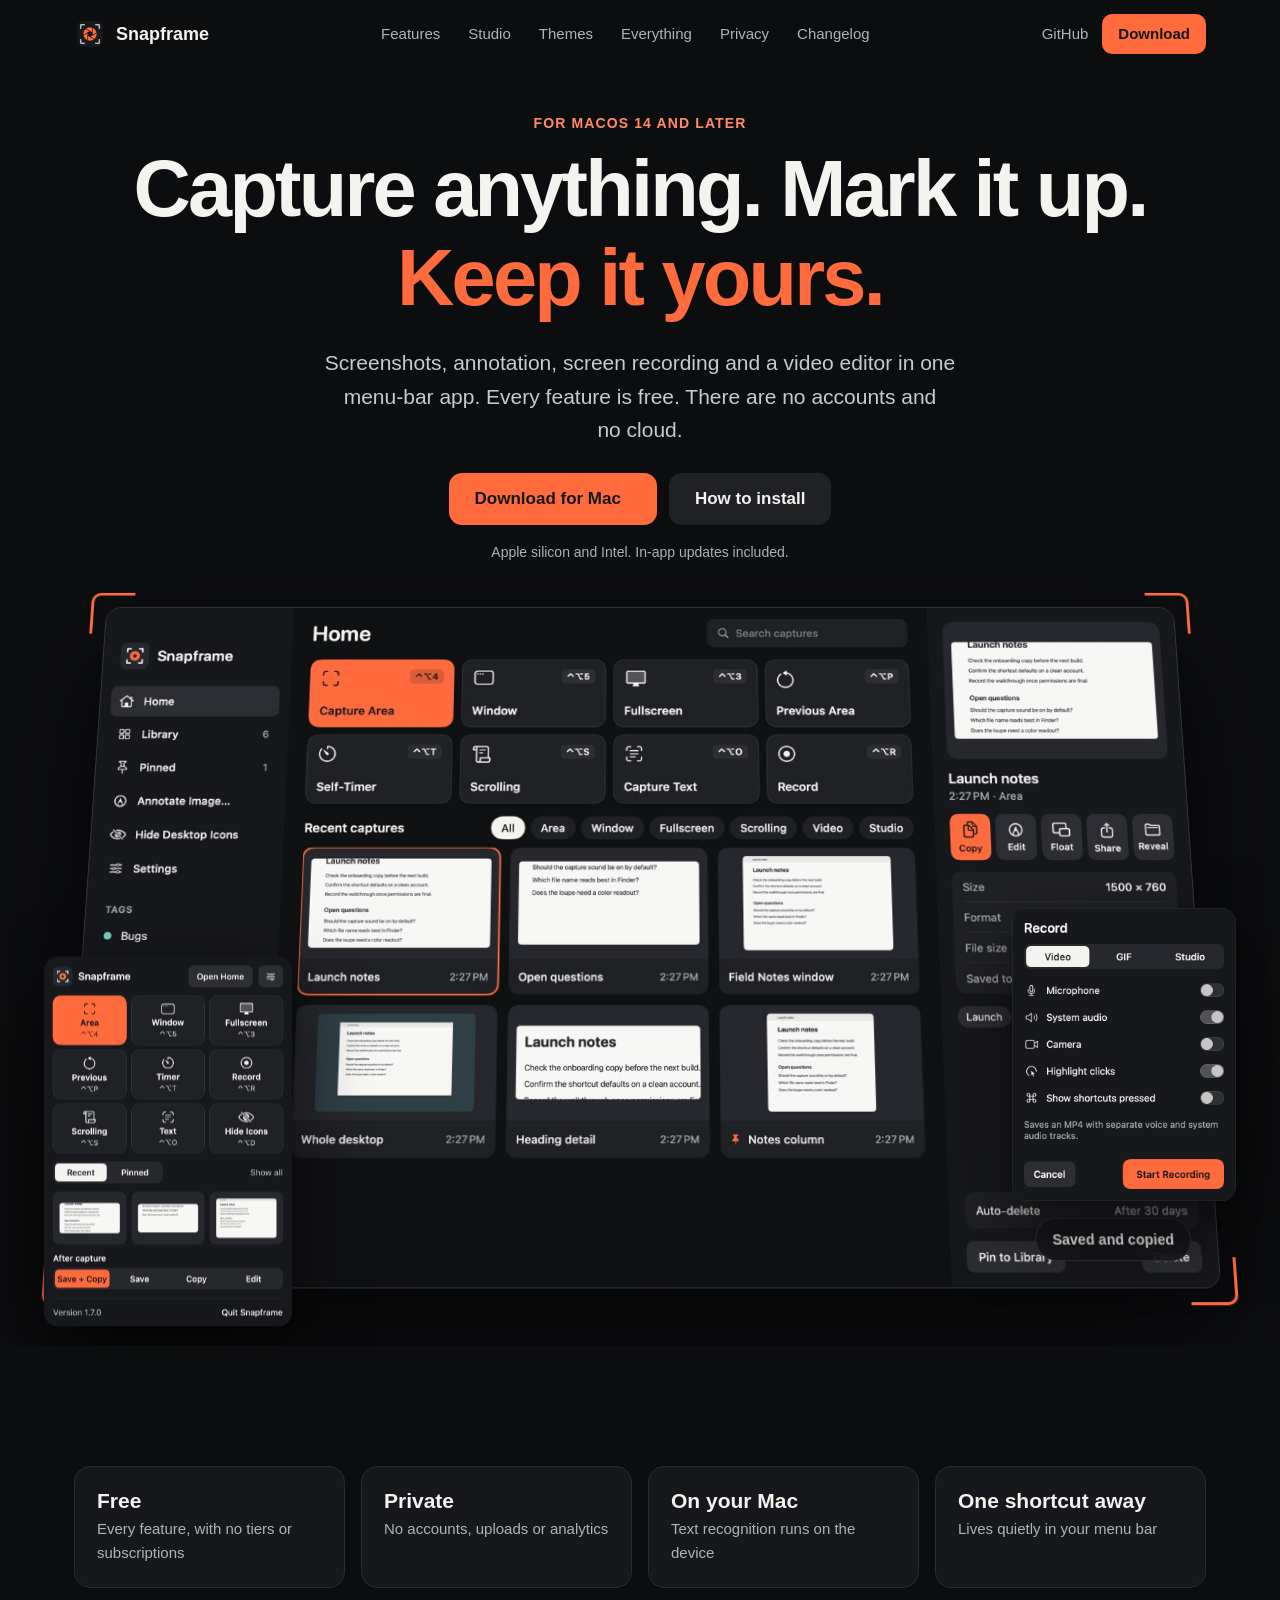
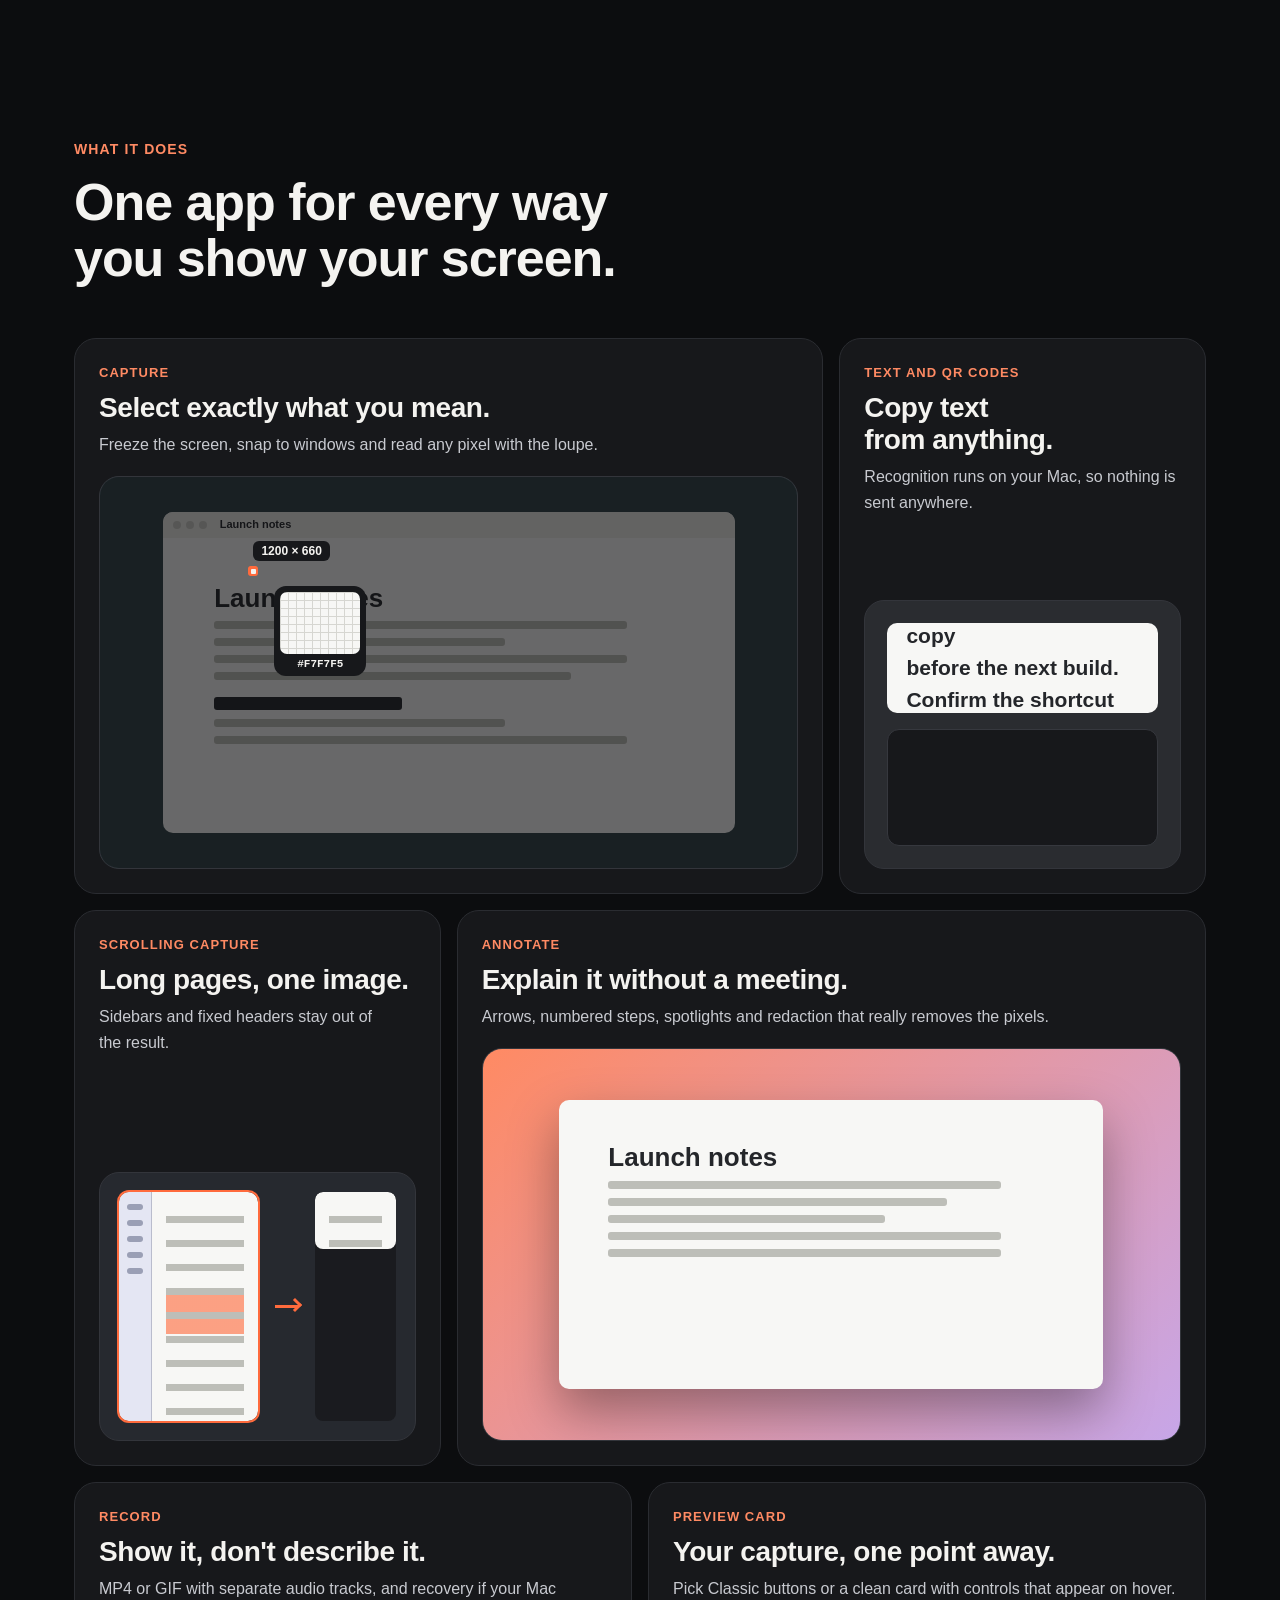
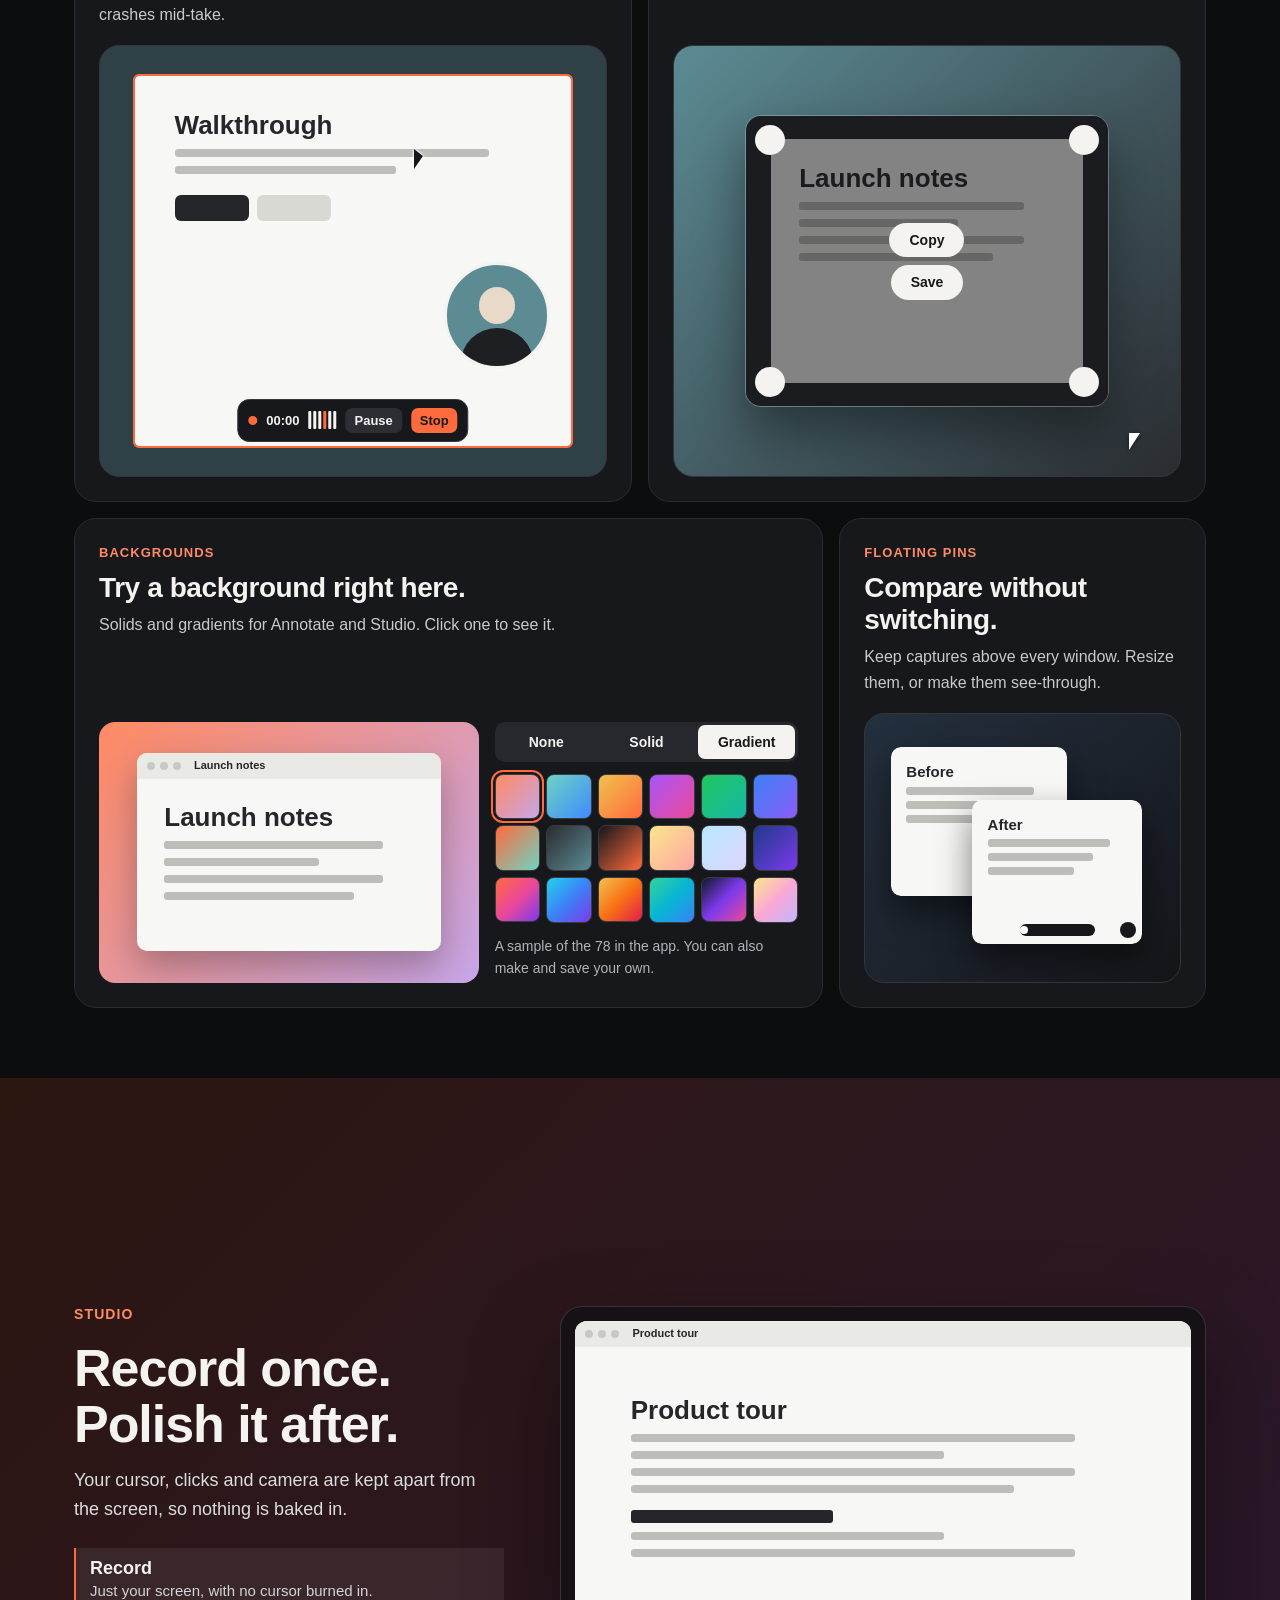
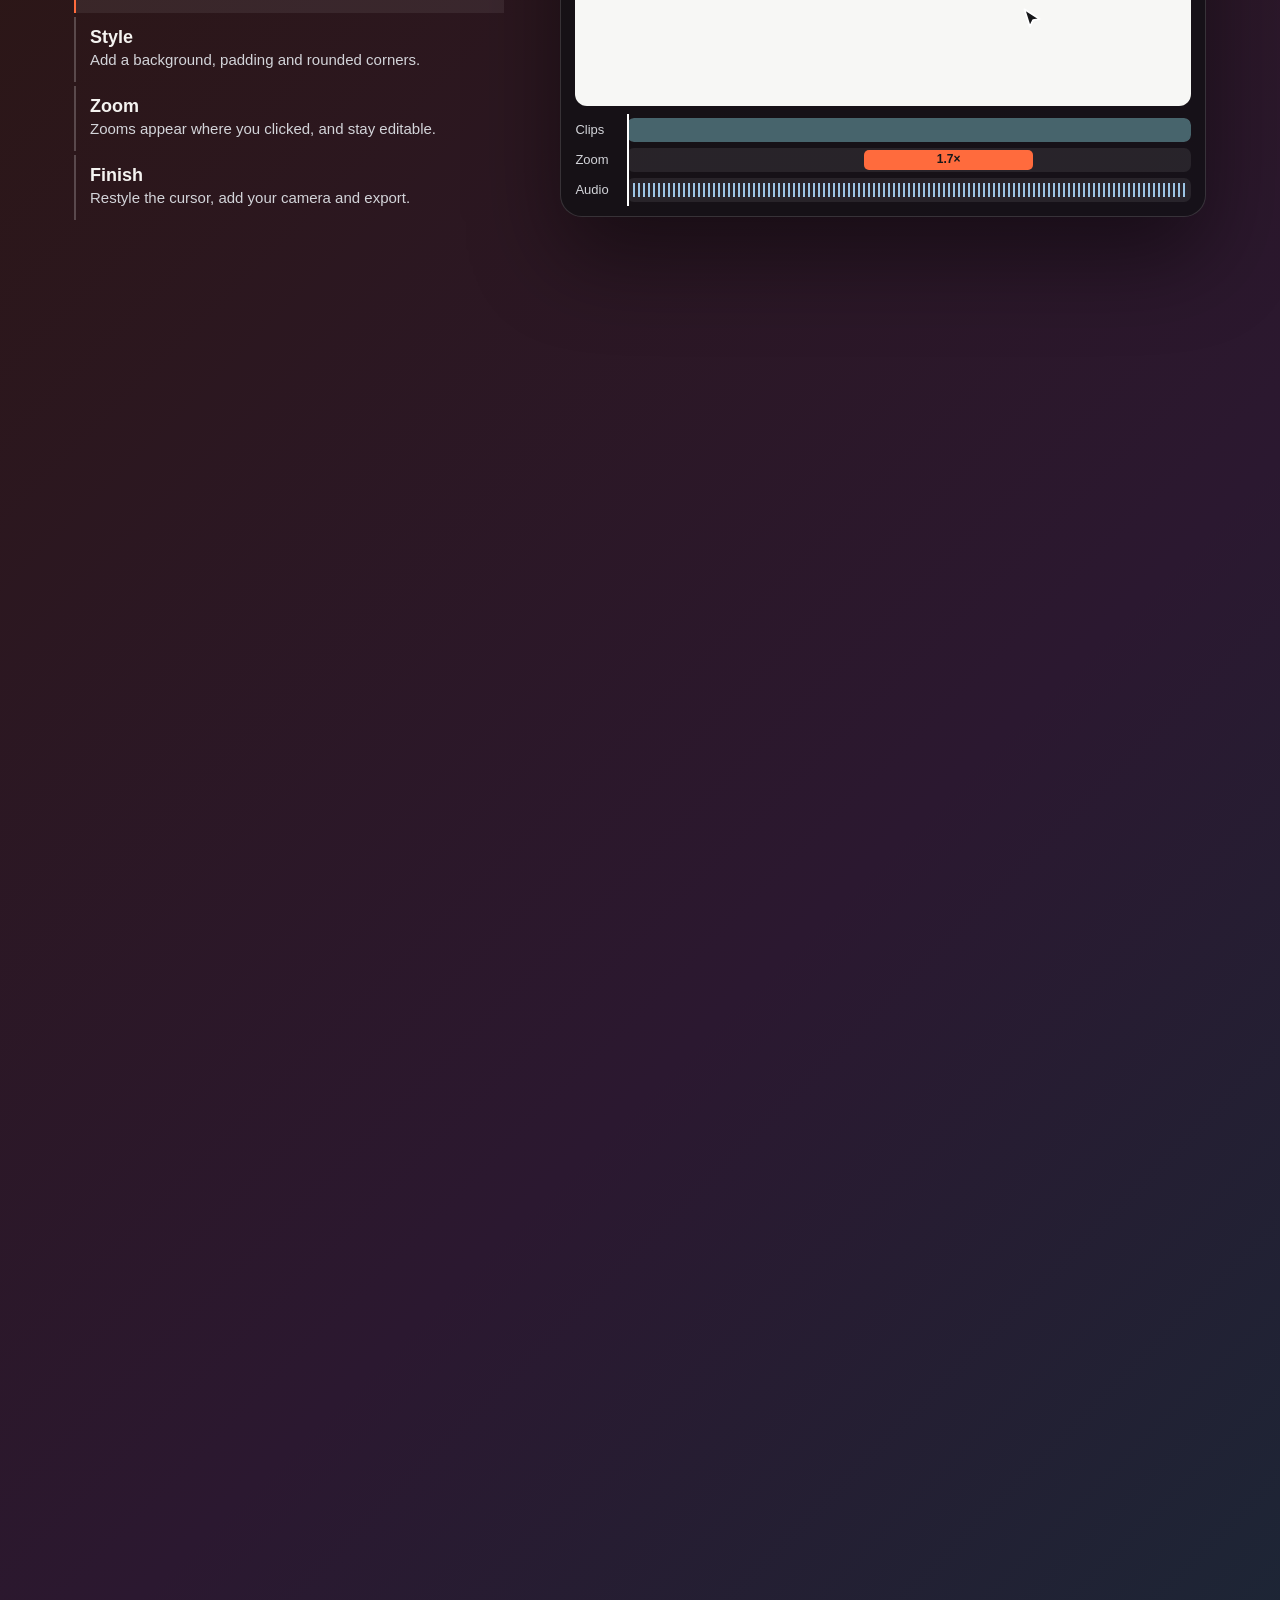
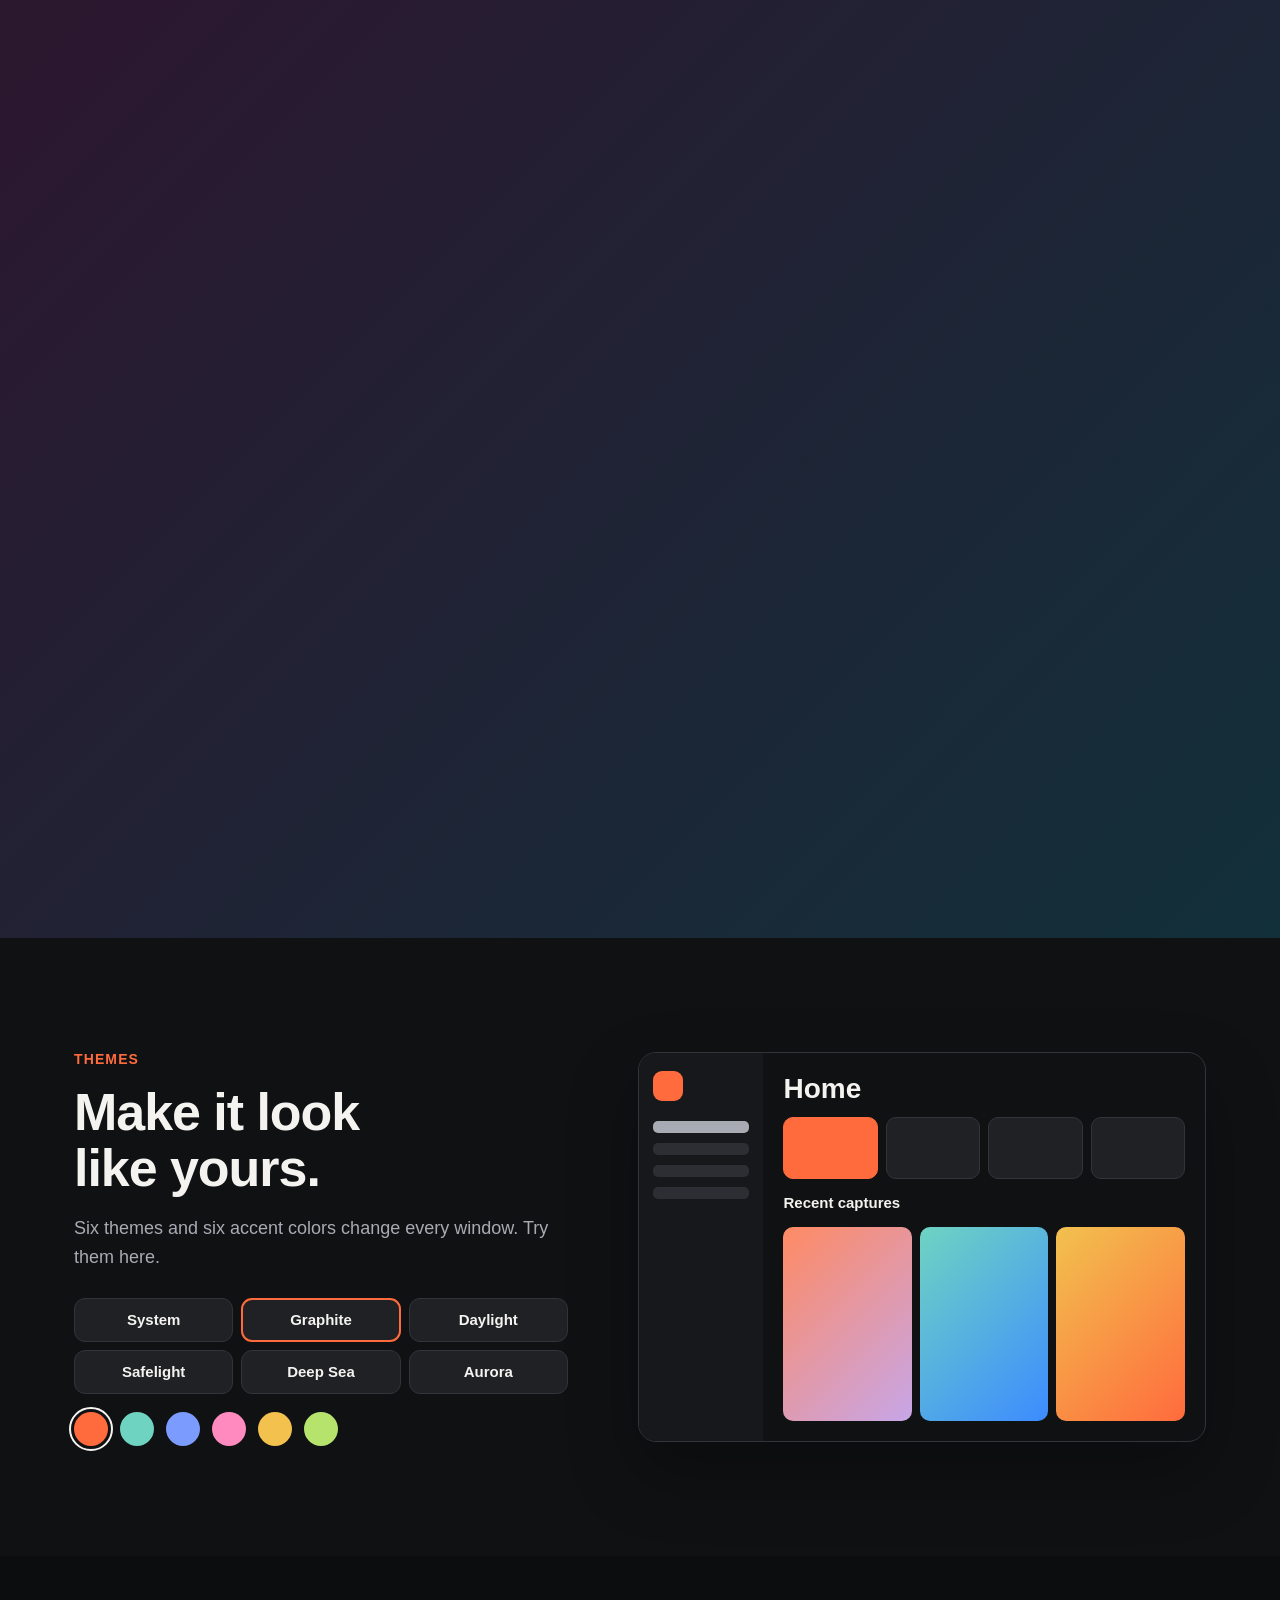
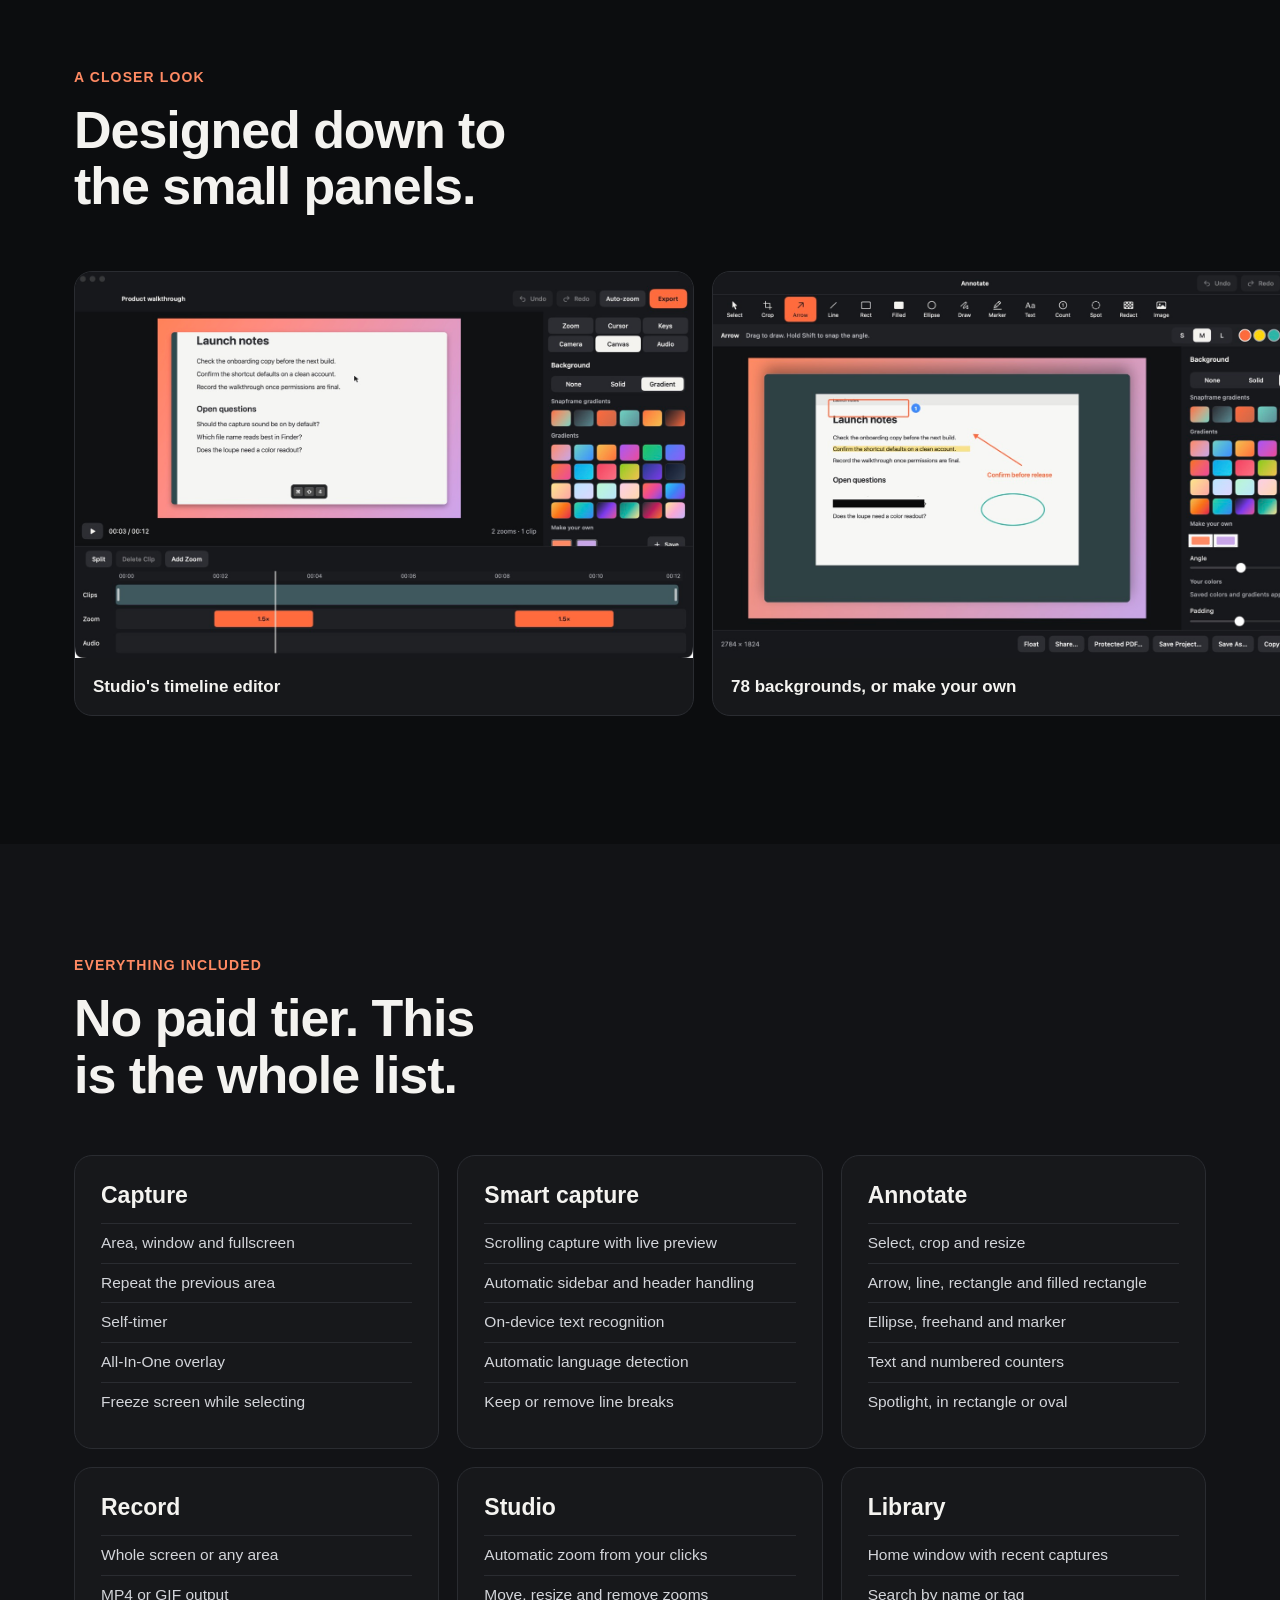
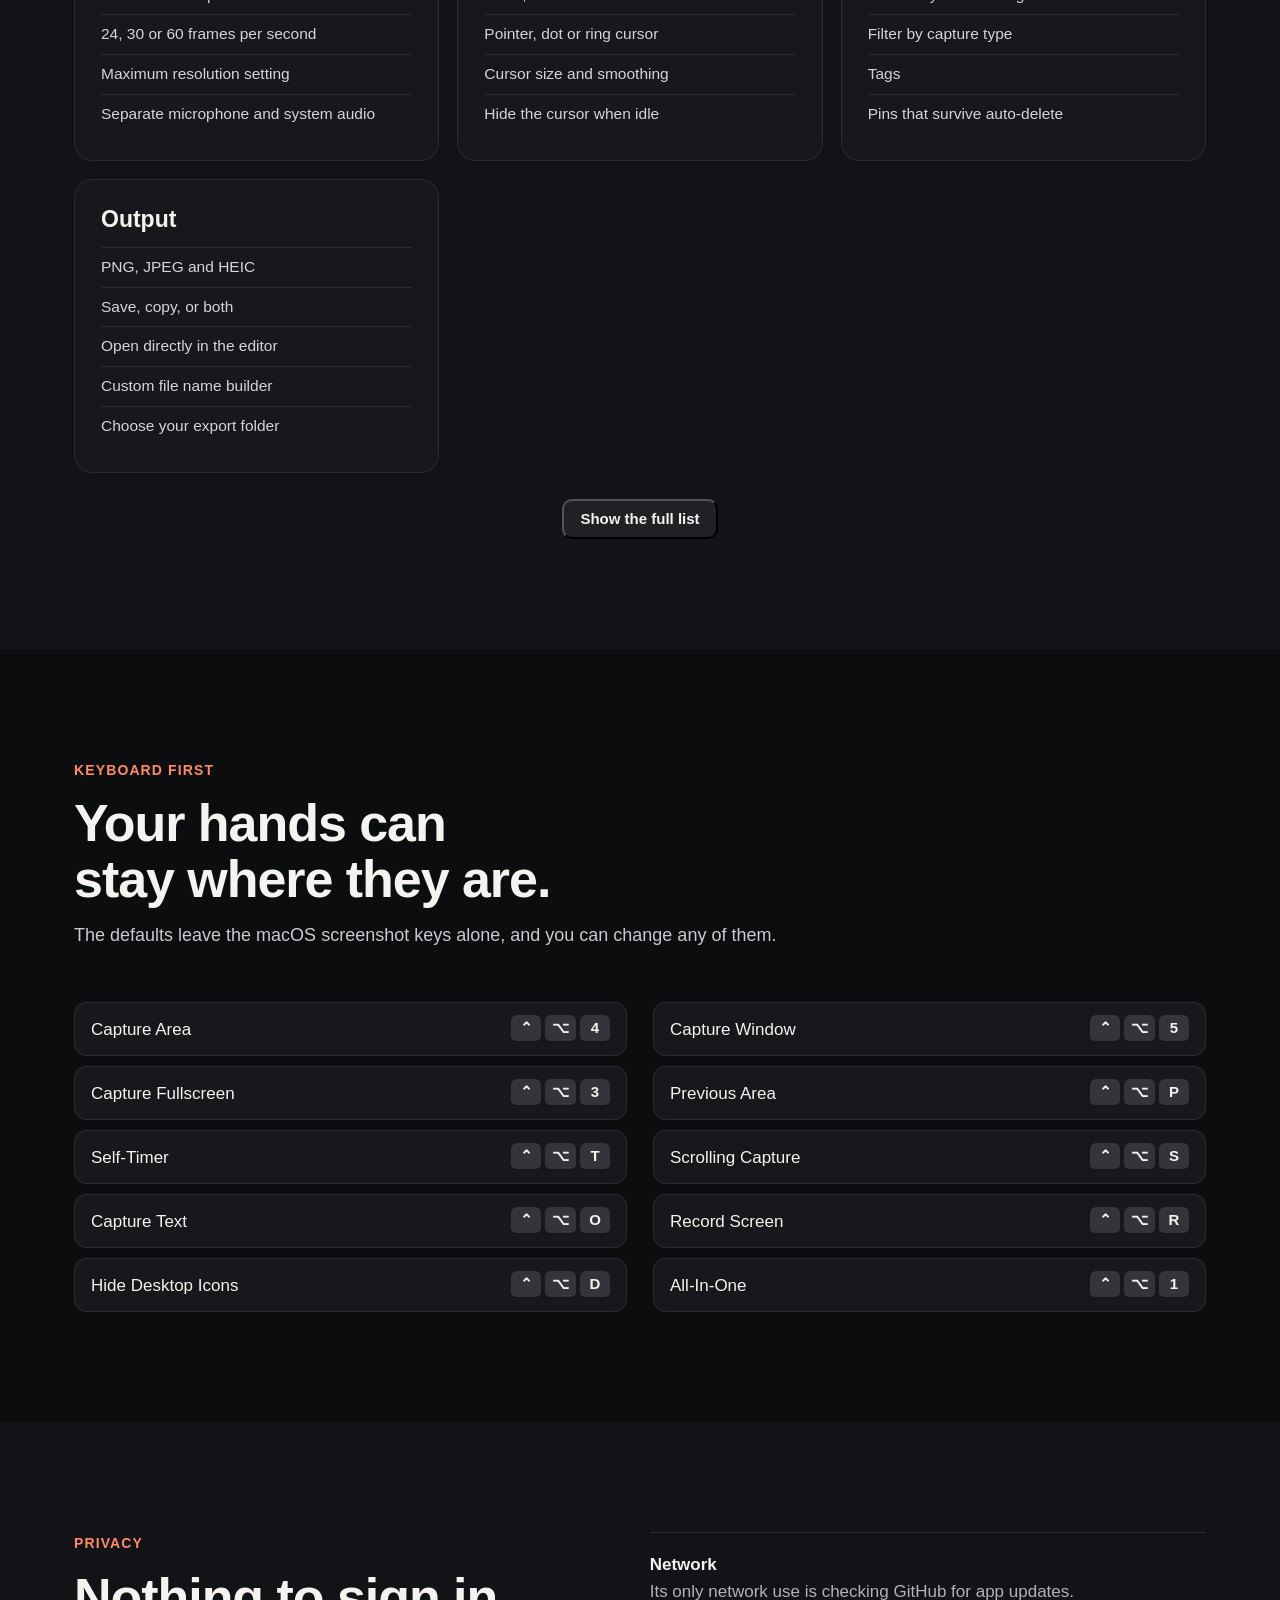
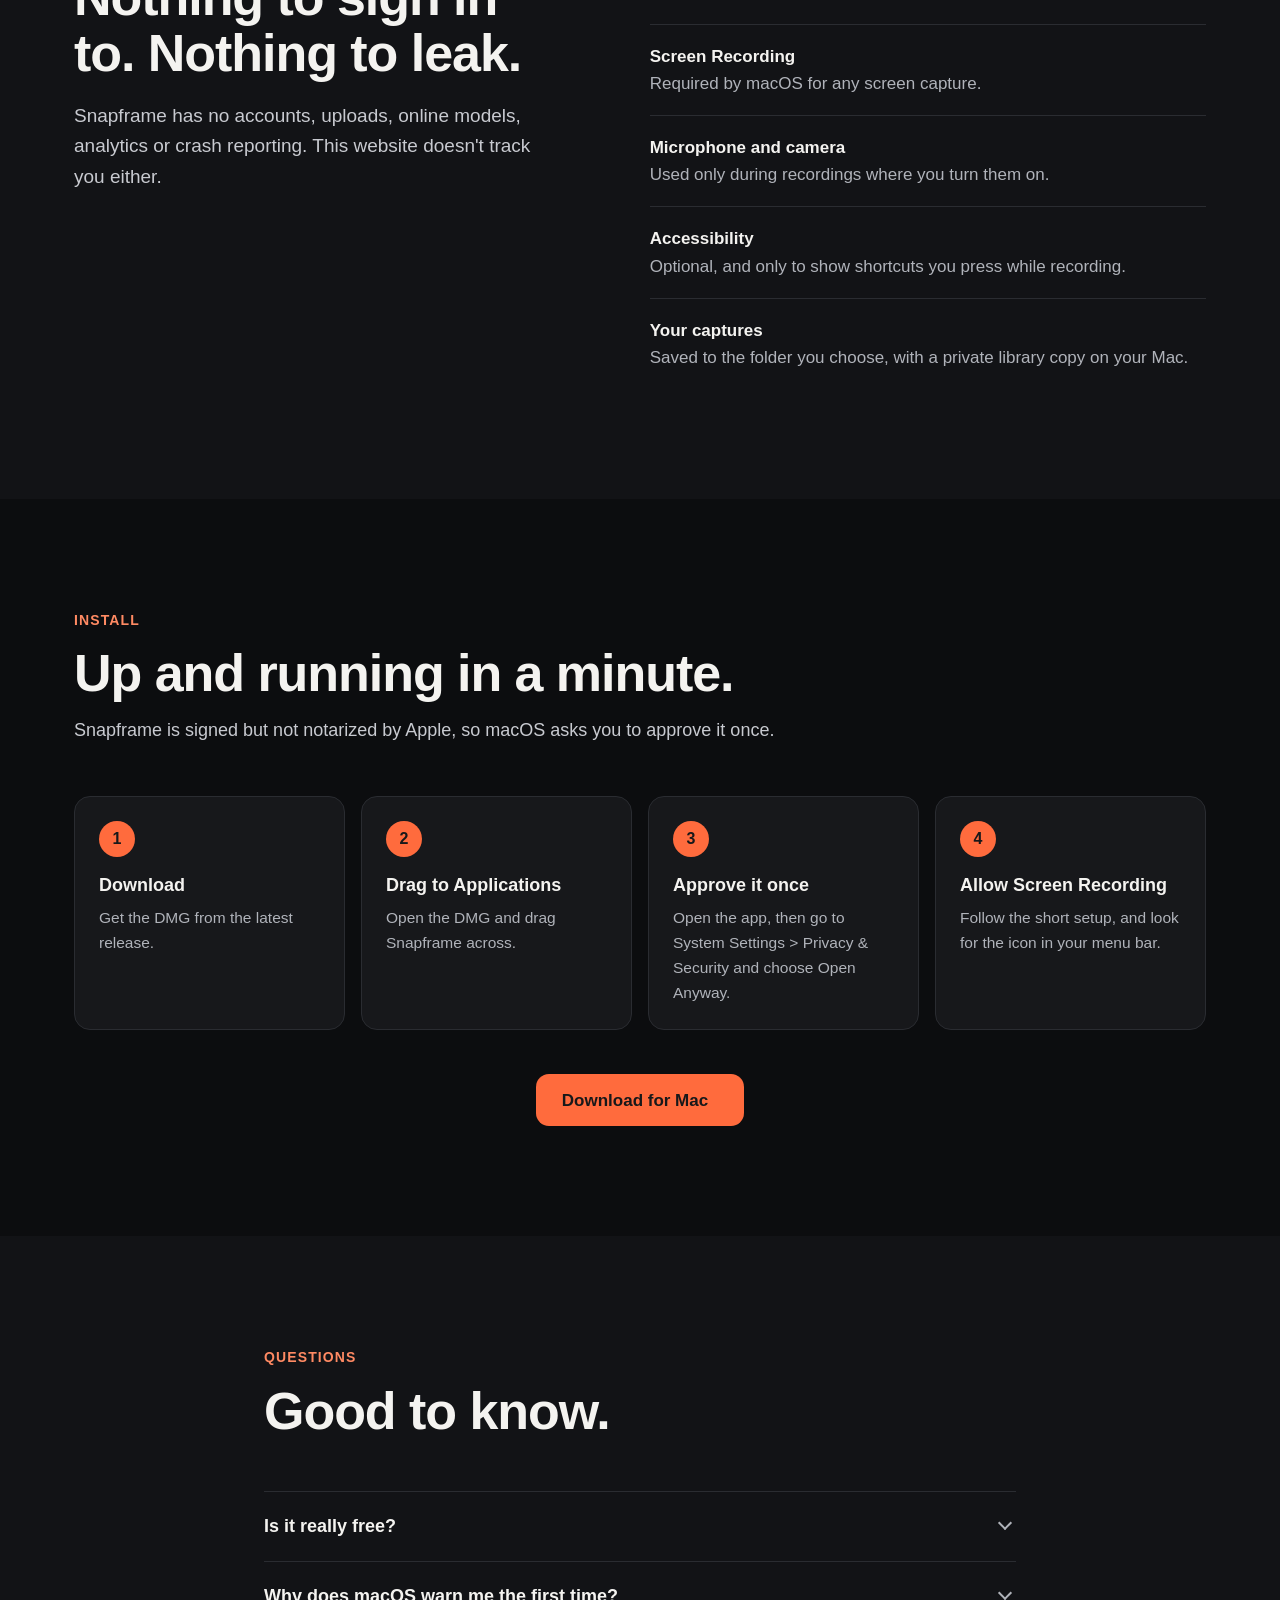
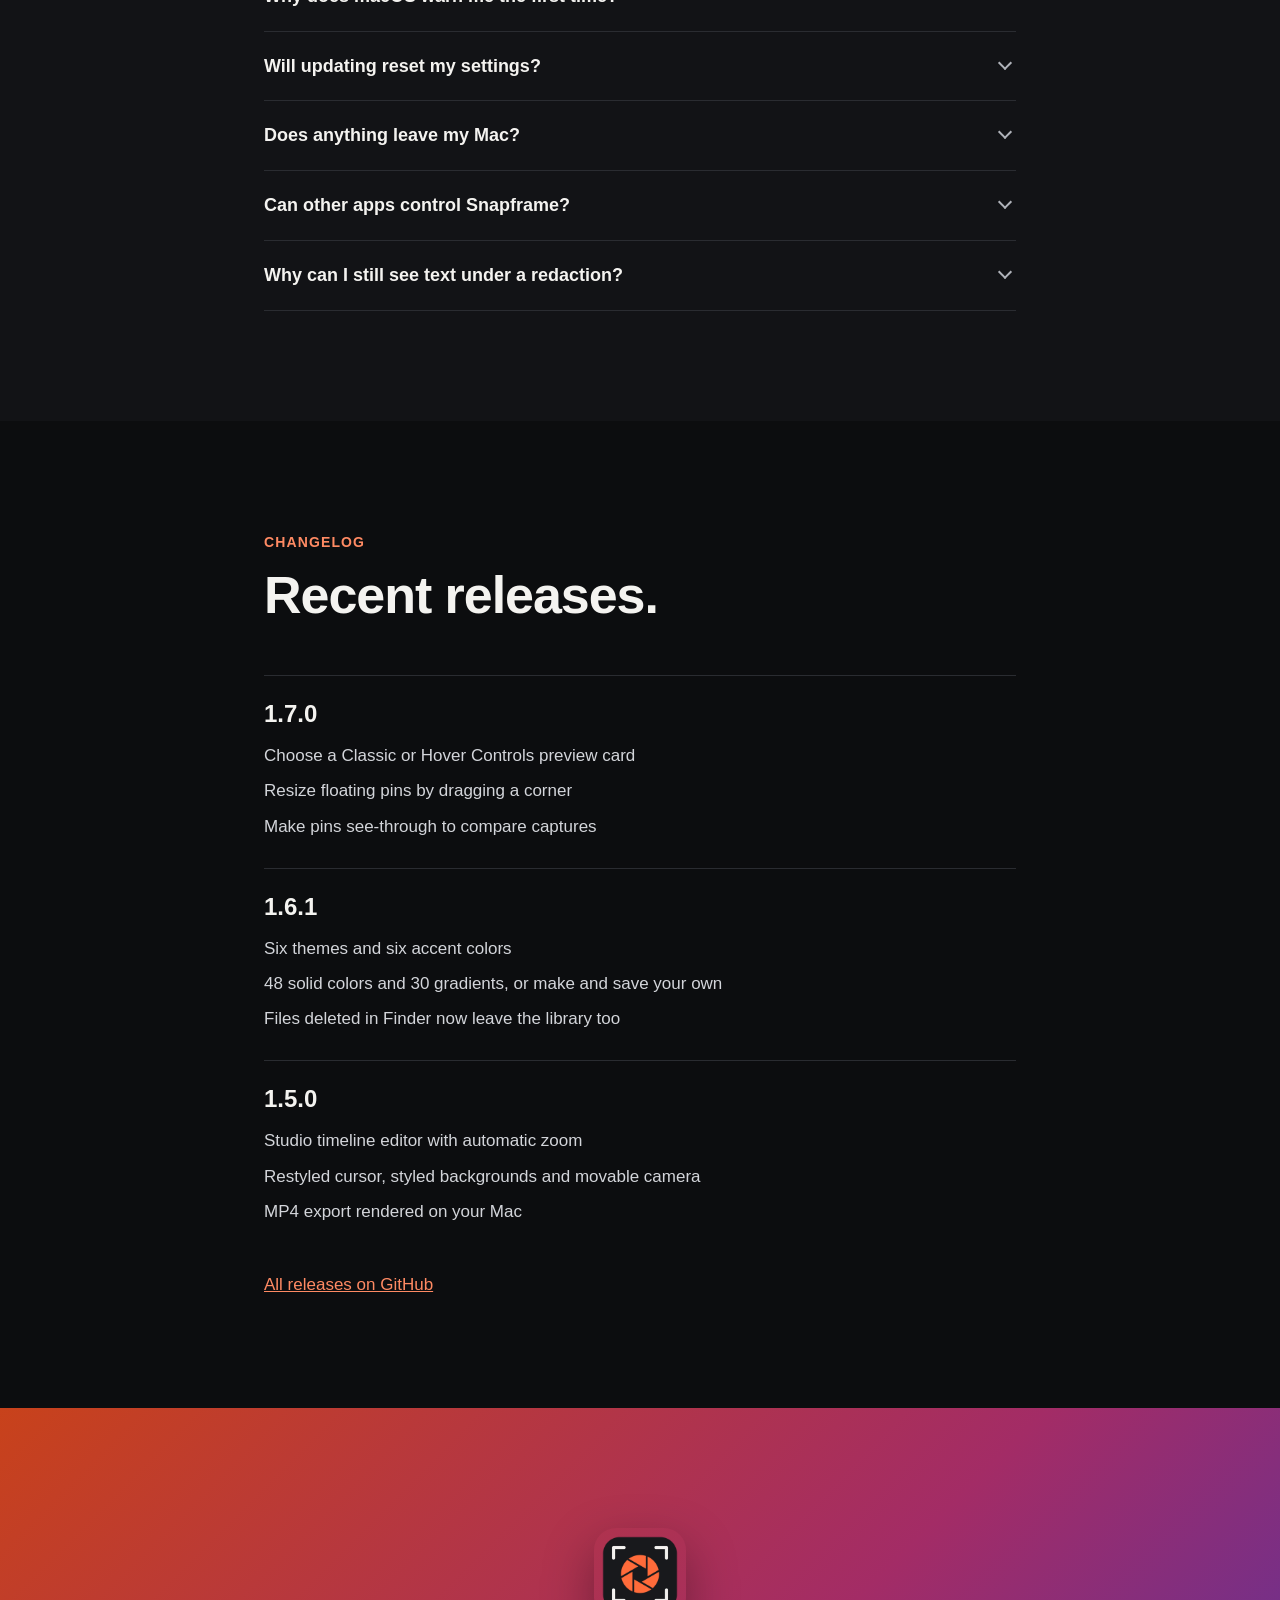
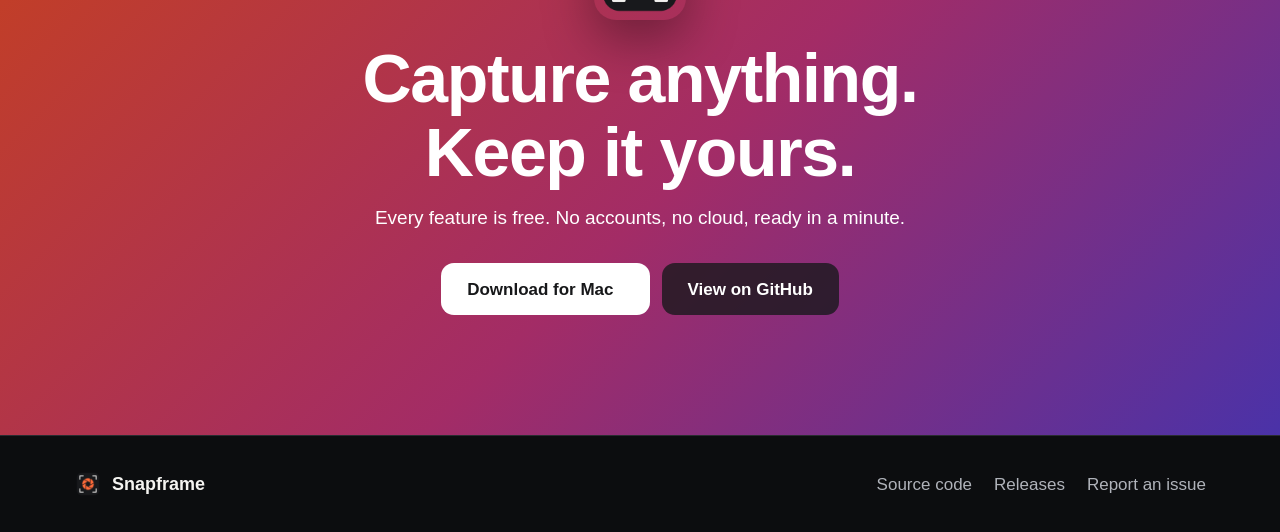
==== commit da118fc0: "Redesign the website with live demos and a scroll-driven Studio story The hero shows the app sooner," ====
--- a/docs/index.html
+++ b/docs/index.html
@@ -25,10 +25,9 @@
   <div class="wrap nav-inner">
     <a class="brand" href="#top"><img src="icon.png" width="32" height="32" alt=""><span>Snapframe</span></a>
     <nav class="nav-links" aria-label="Main">
-      <a href="#capture">Capture</a>
-      <a href="#annotate">Annotate</a>
-      <a href="#record">Record</a>
+      <a href="#features">Features</a>
       <a href="#studio">Studio</a>
+      <a href="#themes">Themes</a>
       <a href="#everything">Everything</a>
       <a href="#privacy">Privacy</a>
       <a href="#changelog">Changelog</a>
@@ -46,11 +45,10 @@
   <div class="wrap hero-copy">
     <p class="eyebrow reveal">For macOS 14 and later</p>
     <h1 class="hero-title">
-      <span class="line"><span>Capture anything.</span></span>
-      <span class="line"><span>Mark it up.</span></span>
+      <span class="line"><span>Capture anything. Mark it up.</span></span>
       <span class="line"><span class="accent">Keep it yours.</span></span>
     </h1>
-    <p class="lede reveal" style="--d:.25s">Screenshots, scrolling capture, text recognition, annotation and screen recording in one menu-bar app. Every feature is free. There are no accounts and no cloud.</p>
+    <p class="lede reveal" style="--d:.25s">Screenshots, annotation, screen recording and a video editor in one menu-bar app. Every feature is free. There are no accounts and no cloud.</p>
     <div class="cta reveal" style="--d:.35s">
       <a class="btn js-download" href="https://github.com/sagarrokade006/snapframe/releases/latest">Download for Mac <span class="btn-note js-version"></span></a>
       <a class="btn btn-ghost" href="#install">How to install</a>
@@ -60,8 +58,9 @@
 
   <div class="wrap hero-stage" id="heroStage">
     <div class="hero-window">
-      <img src="screenshots/home.png" width="1600" height="1000" alt="Snapframe Home window with capture tiles, recent captures and a details panel" fetchpriority="high">
+      <img src="screenshots/site/home.jpg" width="1600" height="1000" alt="Snapframe Home window with capture tiles, recent captures and a details panel" fetchpriority="high">
       <span class="corner tl"></span><span class="corner tr"></span><span class="corner bl"></span><span class="corner br"></span>
+      <span class="hero-toast">Saved and copied</span>
     </div>
     <img class="float float-left" data-speed="-0.08" src="screenshots/popover.png" width="384" alt="Menu bar popover with capture tiles" loading="lazy">
     <img class="float float-right" data-speed="-0.14" src="screenshots/record-setup.png" width="300" alt="Recording options panel" loading="lazy">
@@ -77,21 +76,13 @@
   </div>
 </section>
 
-<section class="feature" id="capture">
-  <div class="wrap split">
-    <div class="split-copy reveal">
-      <p class="eyebrow">Capture</p>
-      <h2>Select exactly what you mean.</h2>
-      <p>Freeze the screen, drag an area and let edges snap to windows. A loupe shows every pixel and its color, and aspect ratios lock the shape before you start.</p>
-      <ul class="ticks">
-        <li>Area, window, fullscreen and previous area</li>
-        <li>Self-timer of 3, 5 or 10 seconds</li>
-        <li>Works across multiple displays</li>
-        <li>Preview card in Classic or Hover Controls style</li>
-        <li>Floating pins you can resize and make see-through</li>
-      </ul>
-    </div>
-    <div class="stage demo-capture reveal" style="--d:.1s" aria-hidden="true">
+<section class="section bento" id="features">
+  <div class="wrap">
+    <div class="section-head reveal"><p class="eyebrow">What it does</p><h2>One app for every way you show your screen.</h2></div>
+    <div class="bt-grid">
+      <article class="bt bt-4 reveal" id="capture">
+        <div class="bt-copy"><p class="eyebrow">Capture</p><h3>Select exactly what you mean.</h3><p>Freeze the screen, snap to windows and read any pixel with the loupe.</p></div>
+        <div class="stage demo-capture" aria-hidden="true">
       <div class="doc">
         <div class="doc-bar"><i></i><i></i><i></i><b>Launch notes</b></div>
         <div class="doc-body"><h4>Launch notes</h4><p></p><p class="s"></p><p></p><p class="m"></p><h5></h5><p class="s"></p><p></p></div>
@@ -100,46 +91,11 @@
       <div class="loupe"><div class="px"></div><small>#F7F7F5</small></div>
       <div class="flash"></div>
       <div class="qa"><div class="qa-img"><span></span><span></span><span></span></div><div class="qa-row"><b>Saved and copied</b></div></div>
-    </div>
-  </div>
-</section>
-
-<section class="feature alt" id="scrolling">
-  <div class="wrap split reverse">
-    <div class="split-copy reveal">
-      <p class="eyebrow">Scrolling capture</p>
-      <h2>Long pages, one clean image.</h2>
-      <p>Select an area and scroll normally. Snapframe works out which part is actually moving, so sidebars stay out of the result and fixed headers appear only once.</p>
-      <ul class="ticks">
-        <li>Live preview while you scroll</li>
-        <li>Skips sidebars and fixed bars</li>
-        <li>Tells you if you scroll too fast</li>
-      </ul>
-    </div>
-    <div class="stage demo-scroll reveal" style="--d:.1s" aria-hidden="true">
-      <div class="scroll-view">
-        <div class="side"><i></i><i></i><i></i><i></i><i></i></div>
-        <div class="pane"><div class="pane-track"><div class="pg"></div></div></div>
-      </div>
-      <div class="arrow-flow"></div>
-      <div class="scroll-out"><div class="out-fill"><div class="pg"></div></div></div>
-    </div>
-  </div>
-</section>
-
-<section class="feature" id="text">
-  <div class="wrap split">
-    <div class="split-copy reveal">
-      <p class="eyebrow">Text and QR codes</p>
-      <h2>Copy text from anything on screen.</h2>
-      <p>Drag over a video, a photo or a locked PDF and the words land on your clipboard. Recognition runs on your Mac, so nothing is sent anywhere.</p>
-      <ul class="ticks">
-        <li>Automatic language detection</li>
-        <li>Keep or remove line breaks</li>
-        <li>Reads QR codes, and only opens links when you click</li>
-      </ul>
-    </div>
-    <div class="stage demo-text reveal" style="--d:.1s" aria-hidden="true">
+          </div>
+      </article>
+      <article class="bt bt-2 reveal" id="text" style="--d:.08s">
+        <div class="bt-copy"><p class="eyebrow">Text and QR codes</p><h3>Copy text from anything.</h3><p>Recognition runs on your Mac, so nothing is sent anywhere.</p></div>
+        <div class="stage demo-text" aria-hidden="true">
       <div class="ocr-source">
         <span>Check the onboarding copy</span>
         <span>before the next build.</span>
@@ -150,25 +106,22 @@
         <b><i class="dot"></i>Copied to clipboard</b>
         <p class="typed">Check the onboarding copy before the next build. Confirm the shortcut defaults.</p>
       </div>
-    </div>
-  </div>
-</section>
-
-<section class="feature alt" id="annotate">
-  <div class="wrap split reverse">
-    <div class="split-copy reveal">
-      <p class="eyebrow">Annotate</p>
-      <h2>Explain it without a meeting.</h2>
-      <p>Fourteen tools, all editable until you say otherwise. Add a background and your screenshot is ready to post, or reopen it next week and keep working.</p>
-      <ul class="ticks">
-        <li>Arrows, shapes, marker, text, counters and spotlight</li>
-        <li>Colors, gradients, padding, corners and shadow</li>
-        <li>Full undo, and <code>.snapframe</code> project files</li>
-        <li>Redactions that permanently remove the pixels</li>
-        <li>Password-protected PDF export</li>
-      </ul>
-    </div>
-    <div class="stage demo-annotate reveal" style="--d:.1s" aria-hidden="true">
+          </div>
+      </article>
+      <article class="bt bt-2 reveal" id="scrolling">
+        <div class="bt-copy"><p class="eyebrow">Scrolling capture</p><h3>Long pages, one image.</h3><p>Sidebars and fixed headers stay out of the result.</p></div>
+        <div class="stage demo-scroll" aria-hidden="true">
+      <div class="scroll-view">
+        <div class="side"><i></i><i></i><i></i><i></i><i></i></div>
+        <div class="pane"><div class="pane-track"><div class="pg"></div></div></div>
+      </div>
+      <div class="arrow-flow"></div>
+      <div class="scroll-out"><div class="out-fill"><div class="pg"></div></div></div>
+          </div>
+      </article>
+      <article class="bt bt-4 reveal" id="annotate" style="--d:.08s">
+        <div class="bt-copy"><p class="eyebrow">Annotate</p><h3>Explain it without a meeting.</h3><p>Arrows, numbered steps, spotlights and redaction that really removes the pixels.</p></div>
+        <div class="stage demo-annotate" aria-hidden="true">
       <div class="backdrop">
         <div class="doc">
           <div class="doc-body">
@@ -189,27 +142,10 @@
         </div>
       </div>
     </div>
-  </div>
-  <div class="wrap shot-wide reveal">
-    <img src="screenshots/annotate.png" width="1600" height="1000" alt="Annotate editor with its toolbar, color choices and background panel" loading="lazy">
-  </div>
-</section>
-
-<section class="feature" id="record">
-  <div class="wrap split">
-    <div class="split-copy reveal">
-      <p class="eyebrow">Record</p>
-      <h2>Show it, don't describe it.</h2>
-      <p>Record your screen or any area to MP4 or GIF. Your voice and system audio stay on separate tracks, and if your Mac crashes mid-take, the recording is waiting for you at next launch.</p>
-      <ul class="ticks">
-        <li>Webcam bubble and click highlights</li>
-        <li>Shows shortcuts you press, never ordinary typing</li>
-        <li>Pause, restart or discard from a small control bar</li>
-        <li>Trim from Home or the preview card</li>
-        <li>Up to 60 frames per second</li>
-      </ul>
-    </div>
-    <div class="stage demo-record reveal" style="--d:.1s" aria-hidden="true">
+      </article>
+      <article class="bt bt-3 reveal" id="record">
+        <div class="bt-copy"><p class="eyebrow">Record</p><h3>Show it, don't describe it.</h3><p>MP4 or GIF with separate audio tracks, and recovery if your Mac crashes mid-take.</p></div>
+        <div class="stage demo-record" aria-hidden="true">
       <div class="doc"><div class="doc-body"><h4>Walkthrough</h4><p></p><p class="s"></p><div class="pills"><i class="primary"></i><i></i></div></div></div>
       <div class="ripple"></div>
       <div class="cursor"></div>
@@ -220,27 +156,93 @@
         <div class="meter"><s></s><s></s><s></s><s></s><s></s><s></s></div>
         <b>Pause</b><b class="stop">Stop</b>
       </div>
-    </div>
-  </div>
-</section>
-
-<section class="feature alt" id="studio">
-  <div class="wrap">
-    <div class="split">
-      <div class="split-copy reveal">
+          </div>
+      </article>
+      <article class="bt bt-3 reveal" id="card" style="--d:.08s">
+        <div class="bt-copy"><p class="eyebrow">Preview card</p><h3>Your capture, one point away.</h3><p>Pick Classic buttons or a clean card with controls that appear on hover.</p></div>
+        <div class="stage demo-card" aria-hidden="true">
+            <div class="cd"><div class="cd-shot"><div class="doc"><div class="doc-body"><h4>Launch notes</h4><p></p><p class="s"></p><p></p><p class="m"></p></div></div></div>
+              <div class="cd-ui"><i class="c1"></i><i class="c2"></i><i class="c3"></i><i class="c4"></i><b>Copy</b><b>Save</b></div>
+            </div>
+            <div class="cd-cursor"></div>
+          </div>
+      </article>
+      <article class="bt bt-4 reveal" id="backgrounds">
+        <div class="bt-copy"><p class="eyebrow">Backgrounds</p><h3>Try a background right here.</h3><p>Solids and gradients for Annotate and Studio. Click one to see it.</p></div>
+        <div class="bg-play" id="bgPlay">
+          <div class="bg-view"><div class="doc" id="bgDoc"><div class="doc-bar"><i></i><i></i><i></i><b>Launch notes</b></div><div class="doc-body"><h4>Launch notes</h4><p></p><p class="s"></p><p></p><p class="m"></p></div></div></div>
+          <div class="bg-tools">
+            <div class="bg-modes" role="group" aria-label="Background type"><button type="button" data-mode="none">None</button><button type="button" data-mode="solid">Solid</button><button type="button" data-mode="gradient" class="on">Gradient</button></div>
+            <div class="bg-swatches" id="bgSwatches" role="group" aria-label="Backgrounds"></div>
+            <p class="bg-note">A sample of the 78 in the app. You can also make and save your own.</p>
+          </div>
+        </div>
+      </article>
+      <article class="bt bt-2 reveal" id="pins" style="--d:.08s">
+        <div class="bt-copy"><p class="eyebrow">Floating pins</p><h3>Compare without switching.</h3><p>Keep captures above every window. Resize them, or make them see-through.</p></div>
+        <div class="stage demo-pins" aria-hidden="true">
+            <div class="pin pin-a"><div class="doc"><div class="doc-body"><h4>Before</h4><p></p><p class="s"></p><p></p></div></div></div>
+            <div class="pin pin-b"><div class="doc"><div class="doc-body"><h4>After</h4><p></p><p class="m"></p><p class="s"></p></div></div><i class="pin-grip"></i><i class="pin-slider"><u></u></i></div>
+          </div>
+      </article>
+    </div>
+  </div>
+</section>
+
+<section class="sp" id="studio">
+  <div class="sp-pin">
+    <div class="wrap sp-grid">
+      <div class="sp-copy">
         <p class="eyebrow">Studio</p>
         <h2>Record once. Polish it after.</h2>
-        <p>Studio keeps your cursor, clicks and camera apart from the screen, so nothing is baked in. Zooms appear where you clicked, and every choice can still be changed before you export.</p>
-      </div>
-      <ul class="ticks reveal" style="--d:.1s">
-        <li>Automatic zoom, fully editable on the timeline</li>
-        <li>Resize, smooth, restyle or hide the cursor</li>
-        <li>Split, trim and delete clips, with undo</li>
-        <li>Colors, gradients, padding, corners and shadow</li>
-        <li>Export MP4 up to the original size, rendered on your Mac</li>
-      </ul>
-    </div>
-    <div class="shot-wide reveal"><img src="screenshots/studio.png" width="2000" height="1250" alt="Studio editor with a styled preview, property panels and a timeline" loading="lazy"></div>
+        <p class="sp-lede">Your cursor, clicks and camera are kept apart from the screen, so nothing is baked in.</p>
+        <ol class="sp-steps" id="spSteps">
+          <li class="on"><b>Record</b><span>Just your screen, with no cursor burned in.</span></li>
+          <li><b>Style</b><span>Add a background, padding and rounded corners.</span></li>
+          <li><b>Zoom</b><span>Zooms appear where you clicked, and stay editable.</span></li>
+          <li><b>Finish</b><span>Restyle the cursor, add your camera and export.</span></li>
+        </ol>
+      </div>
+      <div class="sp-player" id="spPlayer" aria-hidden="true">
+        <div class="sp-view">
+          <div class="sp-bg"></div>
+          <div class="sp-frame"><div class="sp-zoom">
+            <div class="doc"><div class="doc-bar"><i></i><i></i><i></i><b>Product tour</b></div><div class="doc-body"><h4>Product tour</h4><p></p><p class="s"></p><p></p><p class="m"></p><h5></h5><p class="s"></p><p></p></div></div>
+            <span class="sp-ripple"></span>
+            <span class="sp-cur"><svg viewBox="0 0 24 24" width="26" height="26"><path d="M5 3l14 9-6 1-3 6z" fill="#17181a" stroke="#fff" stroke-width="1.6" stroke-linejoin="round"/></svg><i></i></span>
+          </div></div>
+          <div class="sp-keys"><kbd>⌘</kbd><kbd>K</kbd></div>
+          <div class="sp-cam"></div>
+        </div>
+        <div class="sp-tl">
+          <div class="sp-row"><span>Clips</span><div class="sp-track"><i class="sp-clip"></i></div></div>
+          <div class="sp-row"><span>Zoom</span><div class="sp-track"><i class="sp-zbar">1.7×</i></div></div>
+          <div class="sp-row"><span>Audio</span><div class="sp-track"><i class="sp-wave"></i></div></div>
+          <div class="sp-head"></div>
+        </div>
+      </div>
+    </div>
+  </div>
+</section>
+
+<section class="th" id="themes">
+  <div class="wrap split">
+    <div class="split-copy reveal">
+      <p class="eyebrow">Themes</p>
+      <h2>Make it look like yours.</h2>
+      <p>Six themes and six accent colors change every window. Try them here.</p>
+      <div class="th-picks" id="thThemes" role="group" aria-label="Theme"></div>
+      <div class="th-accents" id="thAccents" role="group" aria-label="Accent color"></div>
+    </div>
+    <div class="tw reveal" style="--d:.1s" aria-hidden="true">
+      <aside class="tw-side"><i class="tw-logo"></i><i class="on"></i><i></i><i></i><i></i></aside>
+      <div class="tw-main">
+        <div class="tw-title">Home</div>
+        <div class="tw-tiles"><i class="hot"></i><i></i><i></i><i></i></div>
+        <div class="tw-label">Recent captures</div>
+        <div class="tw-cards"><i class="s1"></i><i class="s2"></i><i class="s3"></i></div>
+      </div>
+    </div>
   </div>
 </section>
 
@@ -250,14 +252,15 @@
       <p class="eyebrow">A closer look</p>
       <h2>Designed down to the small panels.</h2>
     </div>
-    <div class="gallery">
-      <figure class="reveal"><img src="screenshots/overlay.png" width="1600" height="1000" alt="Capture overlay with its toolbar" loading="lazy"><figcaption>Every capture mode in one toolbar</figcaption></figure>
-      <figure class="reveal" style="--d:.08s"><img src="screenshots/settings.png" width="1400" height="924" alt="File name builder in Settings" loading="lazy"><figcaption>Build file names with chips</figcaption></figure>
-      <figure class="reveal"><img src="screenshots/shortcuts.png" width="1400" height="924" alt="Keyboard shortcut settings" loading="lazy"><figcaption>Change any shortcut</figcaption></figure>
-      <figure class="reveal" style="--d:.08s"><img src="screenshots/update.png" width="1200" height="1033" alt="Update window with a changelog" loading="lazy"><figcaption>Updates that show what changed</figcaption></figure>
-      <figure class="reveal"><img src="screenshots/themes.png" width="1400" height="924" alt="Appearance settings with six themes and accent colors" loading="lazy"><figcaption>Six themes and six accent colors</figcaption></figure>
-      <figure class="reveal" style="--d:.08s"><img src="screenshots/annotate.png" width="1600" height="1000" alt="Annotate editor with solid and gradient backgrounds" loading="lazy"><figcaption>78 backgrounds, or make your own</figcaption></figure>
-    </div>
+  </div>
+  <div class="gallery" tabindex="0" role="group" aria-label="Screenshots, scroll sideways for more">
+    <figure><img src="screenshots/site/studio.jpg" width="1400" height="875" alt="Studio editor with a styled preview and a timeline" loading="lazy"><figcaption>Studio's timeline editor</figcaption></figure>
+    <figure><img src="screenshots/site/annotate.jpg" width="1400" height="875" alt="Annotate editor with solid and gradient backgrounds" loading="lazy"><figcaption>78 backgrounds, or make your own</figcaption></figure>
+    <figure><img src="screenshots/site/overlay.jpg" width="1400" height="875" alt="Capture overlay with its toolbar" loading="lazy"><figcaption>Every capture mode in one toolbar</figcaption></figure>
+    <figure><img src="screenshots/site/themes.jpg" width="1400" height="924" alt="Appearance settings with themes and accent colors" loading="lazy"><figcaption>Themes and preview card styles</figcaption></figure>
+    <figure><img src="screenshots/site/settings.jpg" width="1400" height="924" alt="File name builder in Settings" loading="lazy"><figcaption>Build file names with chips</figcaption></figure>
+    <figure><img src="screenshots/site/shortcuts.jpg" width="1400" height="924" alt="Keyboard shortcut settings" loading="lazy"><figcaption>Change any shortcut</figcaption></figure>
+    <figure><img src="screenshots/site/update.jpg" width="1200" height="1033" alt="Update window with a changelog" loading="lazy"><figcaption>Updates that show what changed</figcaption></figure>
   </div>
 </section>
 
@@ -267,7 +270,7 @@
       <p class="eyebrow">Everything included</p>
       <h2>No paid tier. This is the whole list.</h2>
     </div>
-    <div class="list-grid">
+    <div class="list-grid" id="listGrid">
       <article class="reveal">
         <h3>Capture</h3>
         <ul>
@@ -311,6 +314,7 @@
         </ul>
       </article>
     </div>
+    <p class="list-more"><button class="btn btn-ghost btn-small" type="button" id="listMore" aria-expanded="false" hidden>Show the full list</button></p>
   </div>
 </section>
 
@@ -394,20 +398,25 @@
   </div>
 </section>
 
-<section class="section roadmap">
-  <div class="wrap">
-    <div class="section-head reveal"><p class="eyebrow">Built so far</p><h2>All five parts are here.</h2><p>Capture, Annotate, smart capture, recording and Studio are all in the app, and all free. Improvements arrive as in-app updates.</p></div>
-    <ol class="timeline reveal">
-      <li class="done"><b>Capture</b></li>
-      <li class="done"><b>Annotate</b></li>
-      <li class="done"><b>Smart capture</b></li>
-      <li class="done"><b>Recording</b></li>
-      <li class="done"><b>Studio</b></li>
-    </ol>
+<section class="final" id="get">
+  <div class="wrap reveal">
+    <img src="icon.png" width="92" height="92" alt="">
+    <h2>Capture anything.<br>Keep it yours.</h2>
+    <p>Every feature is free. No accounts, no cloud, ready in a minute.</p>
+    <div class="cta center">
+      <a class="btn js-download" href="https://github.com/sagarrokade006/snapframe/releases/latest">Download for Mac <span class="btn-note js-version"></span></a>
+      <a class="btn btn-ghost" href="https://github.com/sagarrokade006/snapframe">View on GitHub</a>
+    </div>
   </div>
 </section>
 
 </main>
+
+<div class="sticky" id="stickyBar">
+  <img src="icon.png" width="32" height="32" alt="">
+  <span class="sticky-text"><b>Snapframe <span class="js-version"></span></b><small>Apple silicon and Intel</small></span>
+  <a class="btn btn-small js-download" href="https://github.com/sagarrokade006/snapframe/releases/latest">Download</a>
+</div>
 
 <footer class="footer">
   <div class="wrap footer-inner">
--- a/docs/site.css
+++ b/docs/site.css
@@ -62,22 +62,21 @@
 .js .reveal.in { opacity: 1; transform: none; }
 
 /* Hero */
-.hero { padding: 148px 0 30px; text-align: center; overflow: hidden; }
+.hero { padding: 112px 0 30px; text-align: center; overflow: hidden; }
 .hero-copy { display: flex; flex-direction: column; align-items: center; }
-.hero-title { font: 700 clamp(46px, 8.2vw, 104px)/1.02 var(--display); letter-spacing: -.035em; }
+.hero-title { font: 700 clamp(42px, 6.2vw, 80px)/1.04 var(--display); letter-spacing: -.035em; }
 .hero-title .line { display: block; overflow: hidden; padding-bottom: .08em; }
 .hero-title .line > span { display: inline-block; }
 .js .hero-title .line > span { transform: translateY(112%); transition: transform 1s var(--ease); }
 .js.ready .hero-title .line > span { transform: none; }
 .js .hero-title .line:nth-child(2) > span { transition-delay: .09s; }
-.js .hero-title .line:nth-child(3) > span { transition-delay: .18s; }
 .accent { color: var(--accent); }
-.lede { max-width: 660px; margin: 26px 0 32px; font-size: clamp(18px, 2vw, 21px); color: #c8cad0; text-wrap: pretty; }
+.lede { max-width: 640px; margin: 20px 0 26px; font-size: clamp(18px, 2vw, 21px); color: #c8cad0; text-wrap: pretty; }
 .lede.small { font-size: 19px; margin: 20px 0 0; }
 .fine { margin-top: 16px; font-size: 14px; color: var(--muted); }
 .hero .cta { justify-content: center; }
 
-.hero-stage { position: relative; margin-top: 70px; perspective: 1600px; }
+.hero-stage { position: relative; margin-top: 44px; perspective: 1600px; }
 .hero-window { position: relative; transform: rotateX(var(--tilt, 14deg)) scale(var(--grow, .93)); transform-origin: 50% 0; transition: transform .2s linear; border-radius: 16px; }
 .hero-window > img { border-radius: 16px; border: 1px solid #33353b; box-shadow: 0 50px 120px rgba(0, 0, 0, .65); }
 .corner { position: absolute; width: 46px; height: 46px; border: 3px solid var(--accent); transition: opacity .6s .8s, transform 1s var(--ease) .7s; }
@@ -116,8 +115,7 @@
 
 /* Demo stages */
 .stage { position: relative; aspect-ratio: 16 / 11; border-radius: 20px; overflow: hidden; background: #2f4146; border: 1px solid #33353b; box-shadow: 0 30px 80px rgba(0, 0, 0, .45); }
-.stage *, .stage *::before, .stage *::after { animation-play-state: paused; }
-.stage.play *, .stage.play *::before, .stage.play *::after { animation-play-state: running; }
+.stage:not(.play) *, .stage:not(.play) *::before, .stage:not(.play) *::after { animation-play-state: paused !important; }
 
 .doc { position: absolute; left: 9%; top: 9%; width: 82%; height: 82%; background: var(--paper); border-radius: 10px; overflow: hidden; color: #24262a; }
 .doc-bar { display: flex; align-items: center; gap: 5px; height: 26px; padding: 0 10px; background: #e9e9e5; font-size: 11px; }
@@ -297,6 +295,151 @@
 .footer nav a { color: var(--muted); text-decoration: none; }
 .footer nav a:hover { color: var(--text); }
 
+/* Hero toast */
+.hero-toast { position: absolute; right: 26px; bottom: 26px; padding: 9px 16px; border-radius: 999px; background: rgba(23, 24, 27, .94); border: 1px solid #33353b; font-size: 14px; font-weight: 600; }
+.js .hero-toast { opacity: 0; transform: translateY(12px); transition: opacity .5s 1.5s, transform .7s var(--ease) 1.5s; }
+.js.ready .hero-toast { opacity: 1; transform: none; }
+
+/* Bento */
+.bento { padding-bottom: 70px; }
+.bt-grid { display: grid; grid-template-columns: repeat(6, minmax(0, 1fr)); gap: 16px; }
+.bt { display: flex; flex-direction: column; gap: 18px; min-width: 0; padding: 24px; background: var(--panel); border: 1px solid var(--line); border-radius: 22px; scroll-margin-top: 90px; }
+.bt-2 { grid-column: span 2; } .bt-3 { grid-column: span 3; } .bt-4 { grid-column: span 4; }
+.bt-copy .eyebrow { margin-bottom: 8px; font-size: 13px; }
+.bt-copy h3 { font: 650 clamp(22px, 2.3vw, 28px)/1.15 var(--display); letter-spacing: -.015em; text-wrap: balance; }
+.bt-copy p:not(.eyebrow) { margin-top: 8px; color: #c8cad0; font-size: 16px; text-wrap: pretty; }
+.bt .stage { margin-top: auto; box-shadow: none; }
+.bt-2 .stage, .bt-3 .stage { aspect-ratio: 4 / 3.4; }
+.bt-4 .stage { aspect-ratio: 16 / 9; }
+
+/* Preview card demo */
+.demo-card { background: linear-gradient(135deg, #5c8b94, #2a2c30); }
+.cd { position: absolute; left: 14%; right: 14%; top: 16%; bottom: 16%; border-radius: 16px; overflow: hidden; border: 1px solid rgba(255, 255, 255, .22); box-shadow: 0 24px 50px rgba(0, 0, 0, .4); }
+.cd-shot { position: absolute; inset: 0; background: #26282d; animation: cdBlur 7s infinite; }
+.cd-shot .doc { left: 7%; top: 8%; width: 86%; height: 84%; }
+.cd-ui { position: absolute; inset: 0; display: flex; flex-direction: column; align-items: center; justify-content: center; gap: 8px; background: rgba(16, 17, 19, .5); animation: cdShow 7s infinite; }
+.cd-ui b { padding: 6px 20px; border-radius: 99px; background: var(--text); color: var(--ink); font-size: 14px; }
+.cd-ui i { position: absolute; width: 30px; height: 30px; border-radius: 50%; background: var(--text); }
+.c1 { left: 9px; top: 9px; } .c2 { right: 9px; top: 9px; } .c3 { left: 9px; bottom: 9px; } .c4 { right: 9px; bottom: 9px; }
+.cd-cursor { position: absolute; left: 90%; top: 90%; width: 0; height: 0; border-left: 11px solid #fff; border-bottom: 17px solid transparent; filter: drop-shadow(0 1px 2px rgba(0, 0, 0, .6)); animation: cdMove 7s var(--ease) infinite; }
+@keyframes cdBlur { 0%, 22%, 82%, 100% { filter: none; } 32%, 72% { filter: blur(5px); } }
+@keyframes cdShow { 0%, 22%, 82%, 100% { opacity: 0; } 32%, 72% { opacity: 1; } }
+@keyframes cdMove { 0%, 8% { left: 92%; top: 92%; } 28%, 76% { left: 52%; top: 56%; } 92%, 100% { left: 92%; top: 92%; } }
+
+/* Pins demo */
+.demo-pins { background: linear-gradient(135deg, #24303f, #15161a); }
+.pin { position: absolute; border-radius: 9px; overflow: hidden; box-shadow: 0 16px 34px rgba(0, 0, 0, .5); }
+.pin .doc { left: 0; top: 0; width: 100%; height: 100%; }
+.pin .doc-body { padding: 10% 9%; gap: 6px; }
+.pin .doc-body h4 { font-size: 15px; }
+.pin-a { left: 8%; top: 12%; width: 56%; height: 56%; }
+.pin-b { left: 34%; top: 32%; width: 54%; height: 54%; animation: pinFade 7s infinite; }
+.pin-grip { position: absolute; right: 6px; bottom: 6px; width: 16px; height: 16px; border-radius: 50%; background: #17181a; }
+.pin-slider { position: absolute; left: 50%; bottom: 8px; width: 44%; height: 12px; margin-left: -22%; border-radius: 9px; background: #17181a; }
+.pin-slider u { position: absolute; top: 2px; width: 8px; height: 8px; border-radius: 50%; background: #fff; animation: pinKnob 7s infinite; }
+@keyframes pinFade { 0%, 18%, 86%, 100% { opacity: 1; } 42%, 70% { opacity: .42; } }
+@keyframes pinKnob { 0%, 18%, 86%, 100% { left: 84%; } 42%, 70% { left: 22%; } }
+
+/* Background playground */
+.bg-play { display: grid; grid-template-columns: minmax(0, 1.25fr) minmax(0, 1fr); gap: 16px; margin-top: auto; }
+.bg-view { position: relative; aspect-ratio: 16 / 11; border-radius: 16px; overflow: hidden; transition: background .35s; background: linear-gradient(135deg, #ff8a63, #c7a6e8); }
+.bg-view .doc { left: 10%; top: 12%; width: 80%; height: 76%; box-shadow: 0 16px 36px rgba(0, 0, 0, .28); transition: left .35s var(--ease), top .35s var(--ease), width .35s var(--ease), height .35s var(--ease), border-radius .35s; }
+.bg-view.bare { background: repeating-conic-gradient(#3a3c42 0 25%, #2c2e33 0 50%) 0 0 / 22px 22px; }
+.bg-view.bare .doc { left: 0; top: 0; width: 100%; height: 100%; border-radius: 0; box-shadow: none; }
+.bg-tools { display: flex; flex-direction: column; gap: 12px; min-width: 0; }
+.bg-modes { display: grid; grid-template-columns: repeat(3, 1fr); gap: 3px; padding: 3px; background: #26282d; border-radius: 10px; }
+.bg-modes button { min-height: 34px; border: 0; border-radius: 7px; background: none; color: var(--text); font: 550 14px var(--sans); cursor: pointer; }
+.bg-modes button.on { background: var(--text); color: var(--ink); }
+.bg-swatches { display: grid; grid-template-columns: repeat(6, minmax(0, 1fr)); gap: 6px; }
+.bg-swatches button { aspect-ratio: 1; border: 1px solid #3a3c42; border-radius: 8px; padding: 0; cursor: pointer; transition: transform .2s var(--ease); }
+.bg-swatches button:hover { transform: scale(1.08); }
+.bg-swatches button[aria-pressed="true"] { outline: 2px solid var(--accent); outline-offset: 2px; }
+.bg-note { font-size: 14px; color: var(--muted); }
+
+/* Studio */
+.sp { background: linear-gradient(135deg, #2c1610 0%, #2b1830 52%, #12303a 100%); }
+.sp.pinned { height: 340vh; }
+.sp-pin { padding: 90px 0; }
+.sp.pinned .sp-pin { position: sticky; top: 0; height: 100vh; display: flex; align-items: center; padding: 68px 0 0; }
+.sp-grid { display: grid; grid-template-columns: minmax(0, .8fr) minmax(0, 1.2fr); gap: 56px; align-items: center; }
+.sp-lede { margin-top: 14px; color: #dcdde1; font-size: 18px; text-wrap: pretty; }
+.sp-steps { margin-top: 24px; display: grid; gap: 4px; }
+.sp-steps li { padding: 10px 14px; border-left: 2px solid rgba(255, 255, 255, .22); transition: border-color .3s, background .3s; }
+.sp-steps b { display: block; font: 650 18px var(--display); }
+.sp-steps span { display: block; color: #d3d4d9; font-size: 15px; }
+.sp-steps li.on { border-color: var(--accent); background: rgba(255, 255, 255, .07); }
+.sp-player { min-width: 0; padding: 14px; background: rgba(15, 16, 19, .72); border: 1px solid rgba(255, 255, 255, .14); border-radius: 22px; box-shadow: 0 40px 90px rgba(0, 0, 0, .45); }
+.sp-view { position: relative; aspect-ratio: 16 / 10; border-radius: 12px; overflow: hidden; background: #101113; }
+.sp-bg { position: absolute; inset: 0; opacity: var(--bg, 0); background: linear-gradient(135deg, #ff8a63, #c7a6e8); }
+.sp-frame { position: absolute; inset: calc(var(--i, 0) * 1%); border-radius: calc(var(--r, 0) * 1px); overflow: hidden; box-shadow: 0 18px 40px rgba(0, 0, 0, calc(var(--bg, 0) * .35)); }
+.sp-zoom { position: absolute; inset: 0; transform-origin: 34% 38%; transform: scale(var(--z, 1)); }
+.sp-zoom .doc { left: 0; top: 0; width: 100%; height: 100%; border-radius: 0; }
+.sp-cur { position: absolute; left: calc(var(--x, 70) * 1%); top: calc(var(--y, 70) * 1%); width: 26px; height: 26px; }
+.sp-cur svg { display: block; opacity: calc(1 - var(--ring, 0)); }
+.sp-cur i { position: absolute; left: -6px; top: -6px; width: 28px; height: 28px; border-radius: 50%; border: 4px solid var(--accent); opacity: var(--ring, 0); }
+.sp-ripple { position: absolute; left: 34%; top: 38%; width: 64px; height: 64px; margin: -32px; border-radius: 50%; border: 3px solid var(--accent); background: rgba(255, 107, 61, .25); opacity: calc(1 - var(--rip, 1)); transform: scale(calc(.3 + var(--rip, 1) * .8)); }
+.sp-keys { position: absolute; left: 50%; bottom: 11%; display: flex; gap: 5px; padding: 6px; border-radius: 11px; background: rgba(22, 23, 27, .94); transform: translateX(-50%); opacity: var(--keys, 0); }
+.sp-keys kbd { min-width: 26px; padding: 2px 7px; border-radius: 6px; background: #3c3e45; color: #fff; font: 600 14px var(--sans); text-align: center; }
+.sp-cam { position: absolute; right: 11%; bottom: 13%; width: 19%; aspect-ratio: 1; border-radius: 50%; border: 3px solid #fff; background: radial-gradient(circle at 50% 36%, #f2c7a5 0 20%, transparent 21%), radial-gradient(ellipse at 50% 96%, #3d6b73 0 46%, transparent 47%), #8fb3b8; opacity: var(--cam, 0); transform: scale(calc(.7 + var(--cam, 0) * .3)); }
+.sp-tl { position: relative; display: grid; gap: 6px; margin-top: 12px; }
+.sp-row { display: grid; grid-template-columns: 52px 1fr; align-items: center; font-size: 13px; color: #d3d4d9; }
+.sp-track { position: relative; height: 24px; border-radius: 7px; background: rgba(255, 255, 255, .08); overflow: hidden; }
+.sp-clip { position: absolute; inset: 0; border-radius: 7px; background: #47646c; }
+.sp-zbar { position: absolute; left: 42%; width: 30%; top: 2px; bottom: 2px; display: grid; place-items: center; border-radius: 5px; background: var(--accent); color: var(--ink); font-style: normal; font-size: 12px; font-weight: 650; }
+.sp-wave { position: absolute; inset: 5px 6px; background: repeating-linear-gradient(90deg, #9cc4e4 0 2px, transparent 2px 5px); }
+.sp-head { position: absolute; top: -4px; bottom: -4px; left: calc(52px + (100% - 52px) * var(--p, 0)); width: 2px; background: #fff; }
+
+/* Themes */
+.th { --g: #101113; --s: #17181b; --c: #1f2125; --r: #2c2e33; --l: #32343a; --t: #f4f3f0; --m: #a8abb3; --a: #ff6b3d; --at: #ff6b3d; padding: 110px 0; background: var(--g); color: var(--t); transition: background .4s, color .4s; scroll-margin-top: 60px; }
+.th .eyebrow { color: var(--at); }
+.th .split-copy > p:not(.eyebrow) { color: var(--m); }
+.th-picks { display: grid; grid-template-columns: repeat(3, minmax(0, 1fr)); gap: 8px; margin-top: 26px; }
+.th-picks button { min-height: 44px; border: 1px solid var(--l); border-radius: 11px; background: var(--c); color: var(--t); font: 550 15px var(--sans); cursor: pointer; transition: background .4s, color .4s, border-color .25s; }
+.th-picks button[aria-pressed="true"] { border: 2px solid var(--at); }
+.th-accents { display: flex; flex-wrap: wrap; gap: 12px; margin-top: 18px; }
+.th-accents button { width: 34px; height: 34px; border: 0; border-radius: 50%; cursor: pointer; }
+.th-accents button[aria-pressed="true"] { outline: 2px solid var(--t); outline-offset: 3px; }
+.tw { display: grid; grid-template-columns: 22% 1fr; aspect-ratio: 16 / 11; border-radius: 18px; overflow: hidden; border: 1px solid var(--l); background: var(--g); box-shadow: 0 30px 70px rgba(0, 0, 0, .3); transition: background .4s, border-color .4s; }
+.tw-side { display: flex; flex-direction: column; gap: 10px; padding: 18px 14px; background: var(--s); transition: background .4s; }
+.tw-side i { height: 12px; border-radius: 5px; background: var(--r); transition: background .4s; }
+.tw-side i.on { background: var(--m); }
+.tw-side .tw-logo { width: 30px; height: 30px; border-radius: 9px; background: var(--a); margin-bottom: 10px; }
+.tw-main { padding: 20px; display: flex; flex-direction: column; gap: 12px; min-width: 0; }
+.tw-title { font: 700 clamp(20px, 2.4vw, 28px) var(--display); }
+.tw-tiles { display: grid; grid-template-columns: repeat(4, 1fr); gap: 8px; }
+.tw-tiles i { aspect-ratio: 1.5; border-radius: 10px; background: var(--c); border: 1px solid var(--l); transition: background .4s, border-color .4s; }
+.tw-tiles i.hot { background: var(--a); border-color: var(--a); }
+.tw-label { font-weight: 600; font-size: 15px; }
+.tw-cards { flex: 1; display: grid; grid-template-columns: repeat(3, 1fr); gap: 8px; min-height: 0; }
+.tw-cards i { border-radius: 10px; }
+.s1 { background: linear-gradient(135deg, #ff8a63, #c7a6e8); } .s2 { background: linear-gradient(135deg, #6fd3c2, #3d8bff); } .s3 { background: linear-gradient(135deg, #f2c14e, #ff6b3d); }
+
+/* Gallery strip */
+.gallery { display: flex; gap: 18px; overflow-x: auto; scroll-snap-type: x proximity; padding: 4px max(24px, calc((100vw - 1132px) / 2)) 18px; scrollbar-width: thin; scrollbar-color: #3a3c42 transparent; }
+.gallery figure { flex: 0 0 min(620px, 82vw); scroll-snap-align: center; }
+
+/* Shorter list */
+.js .list-grid:not(.open) li:nth-child(n+6) { display: none; }
+.list-more { margin-top: 26px; text-align: center; }
+
+/* Final call */
+.final { padding: 120px 0; text-align: center; background: linear-gradient(135deg, #c8421b, #a32c66 55%, #4a32a8); color: #fff; }
+.final img { margin: 0 auto 22px; border-radius: 22px; box-shadow: 0 20px 50px rgba(0, 0, 0, .35); }
+.final h2 { font-size: clamp(38px, 5.6vw, 68px); }
+.final p { margin-top: 14px; font-size: 19px; }
+.final .cta { margin-top: 30px; }
+.final .btn { background: #fff; color: #17181a; }
+.final .btn:hover { background: #f1efeb; }
+.final .btn-ghost { background: rgba(23, 24, 26, .78); color: #fff; }
+.final .btn-ghost:hover { background: #17181a; }
+
+/* Sticky download */
+.sticky { position: fixed; left: 50%; bottom: 18px; z-index: 40; display: flex; align-items: center; gap: 12px; padding: 8px 8px 8px 12px; border: 1px solid #33353b; border-radius: 16px; background: rgba(23, 24, 27, .92); -webkit-backdrop-filter: blur(16px); backdrop-filter: blur(16px); box-shadow: 0 16px 44px rgba(0, 0, 0, .5); transform: translate(-50%, 90px); opacity: 0; visibility: hidden; transition: transform .45s var(--ease), opacity .3s, visibility .45s; }
+.sticky.show { transform: translate(-50%, 0); opacity: 1; visibility: visible; }
+.sticky-text { display: flex; flex-direction: column; line-height: 1.2; white-space: nowrap; }
+.sticky-text b { font-size: 15px; font-weight: 650; }
+.sticky-text small { color: var(--muted); font-size: 13px; }
+
 @media (max-width: 1020px) {
   .nav-links { display: none; }
   .split, .privacy { grid-template-columns: minmax(0, 1fr); gap: 42px; }
@@ -304,6 +447,9 @@
   .promise-grid, .steps { grid-template-columns: repeat(2, minmax(0, 1fr)); }
   .list-grid { grid-template-columns: repeat(2, minmax(0, 1fr)); }
   .float { display: none; }
+  .bt-2, .bt-3 { grid-column: span 3; }
+  .bt-4 { grid-column: span 6; }
+  .sp-grid { grid-template-columns: minmax(0, 1fr); gap: 32px; }
 }
 
 @media (max-width: 640px) {
@@ -319,6 +465,16 @@
   .stage { aspect-ratio: 4 / 3.4; }
   .qa { width: 46%; }
   .hud > b:not(.stop) { display: none; }
+  .bt-2, .bt-3, .bt-4 { grid-column: span 6; }
+  .bt { padding: 18px; }
+  .bg-play { grid-template-columns: minmax(0, 1fr); }
+  .bg-swatches { grid-template-columns: repeat(8, minmax(0, 1fr)); }
+  .bt-4 .stage { aspect-ratio: 4 / 3.4; }
+  .hero-toast { right: 10px; bottom: 10px; font-size: 12px; padding: 6px 11px; }
+  .th, .final { padding: 72px 0; }
+  .th-picks { grid-template-columns: repeat(2, minmax(0, 1fr)); }
+  .sticky { left: 12px; right: 12px; bottom: 12px; transform: translateY(90px); justify-content: space-between; }
+  .sticky.show { transform: none; }
   .timeline { grid-template-columns: minmax(0, 1fr); gap: 16px; }
   .timeline::before { left: 13px; right: auto; top: 0; bottom: 0; width: 2px; height: auto; }
   .timeline li { flex-direction: row; text-align: left; }
@@ -340,4 +496,10 @@
   .hl span { width: 106%; }
   .redact span { transform: none; }
   .count { transform: none; }
+  .js .hero-toast { opacity: 1; transform: none; }
+  .cd-ui { opacity: 1; }
+  .cd-shot { filter: blur(5px); }
+  .cd-cursor { display: none; }
+  .pin-b { opacity: .55; }
+  .pin-slider u { left: 30%; }
 }
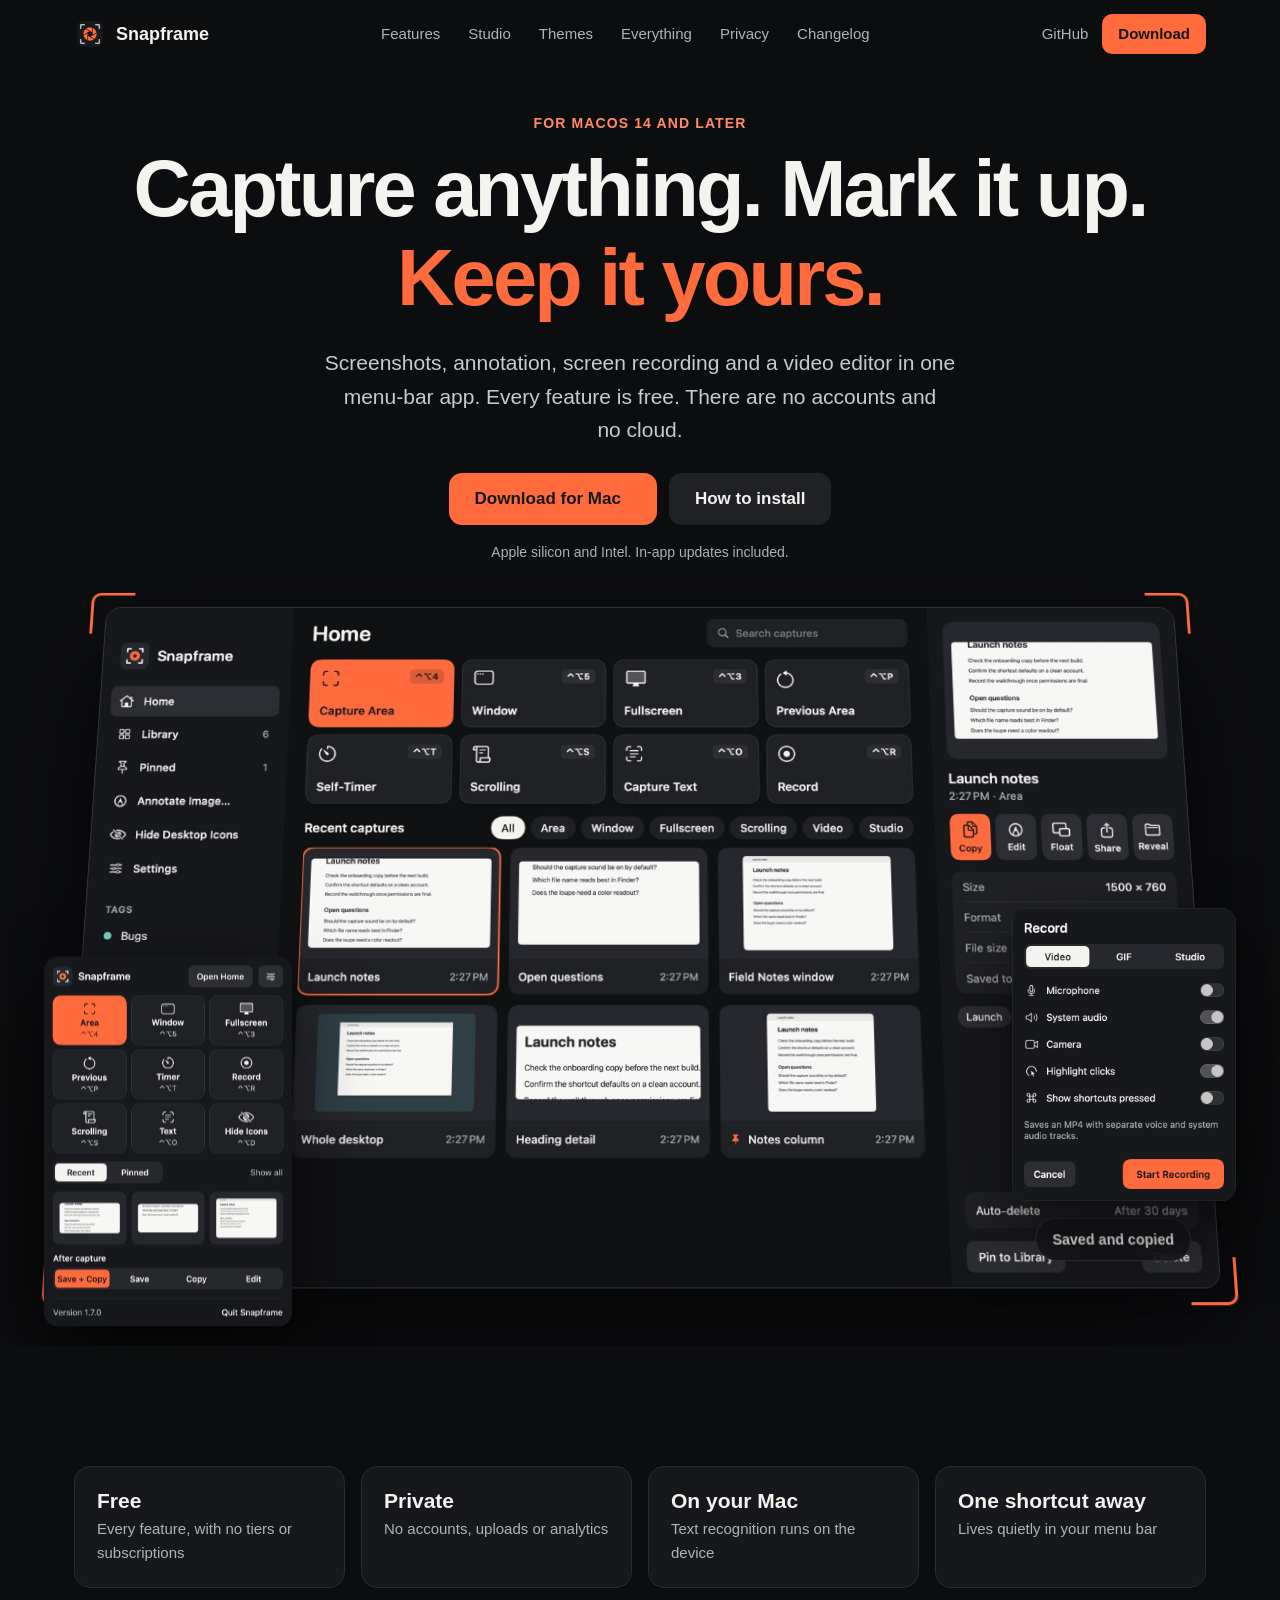
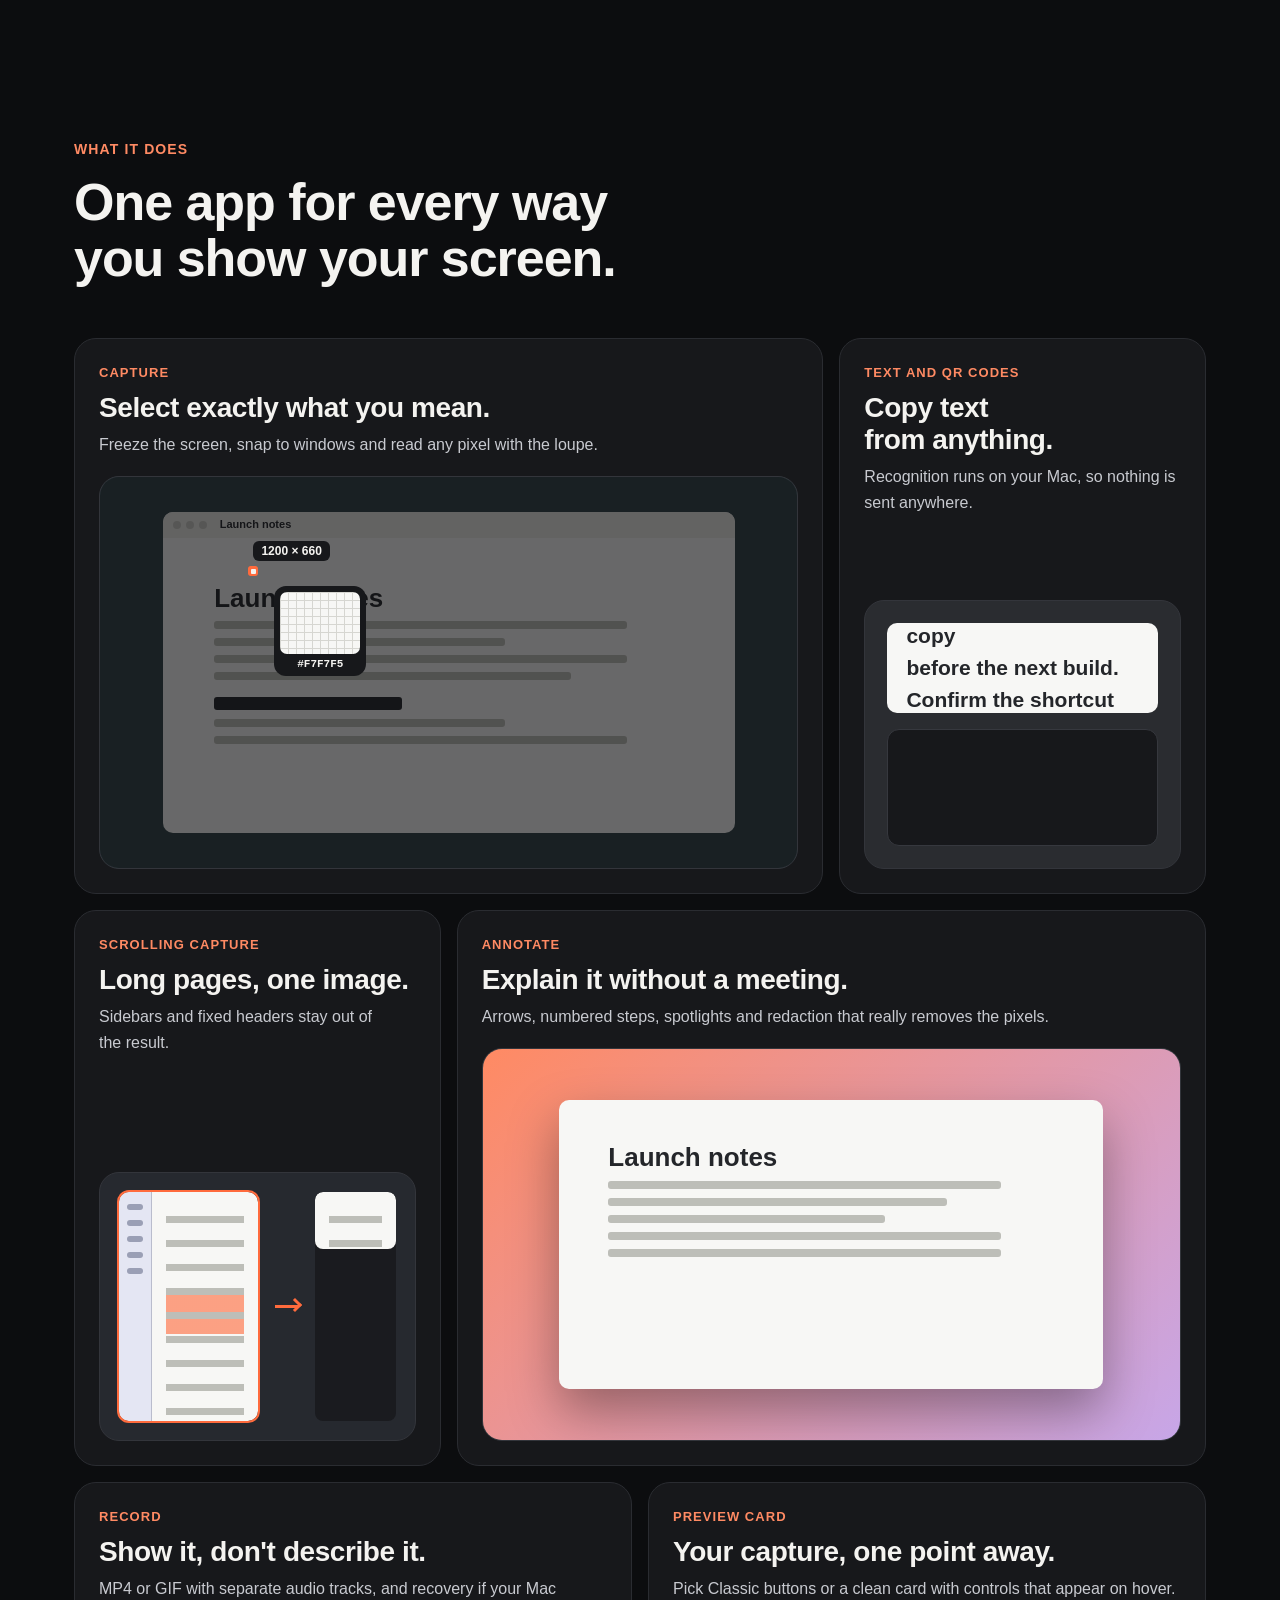
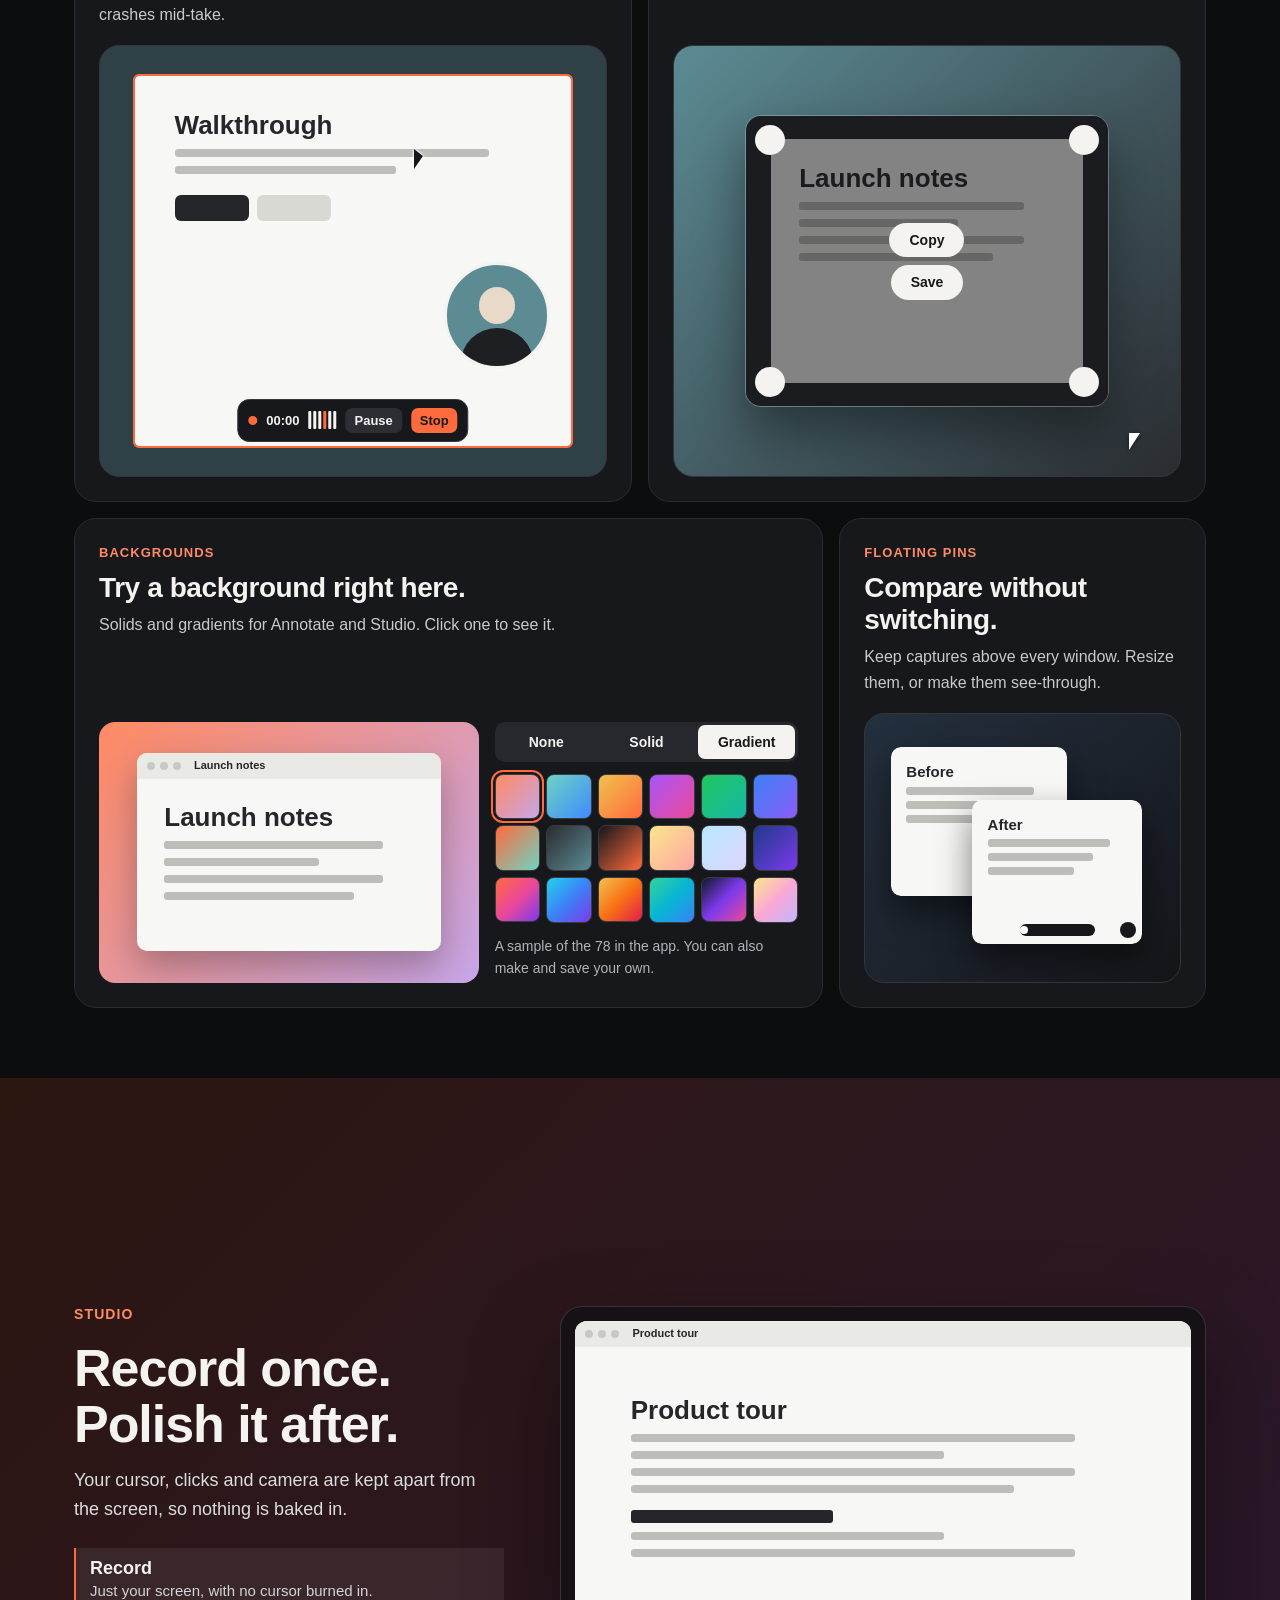
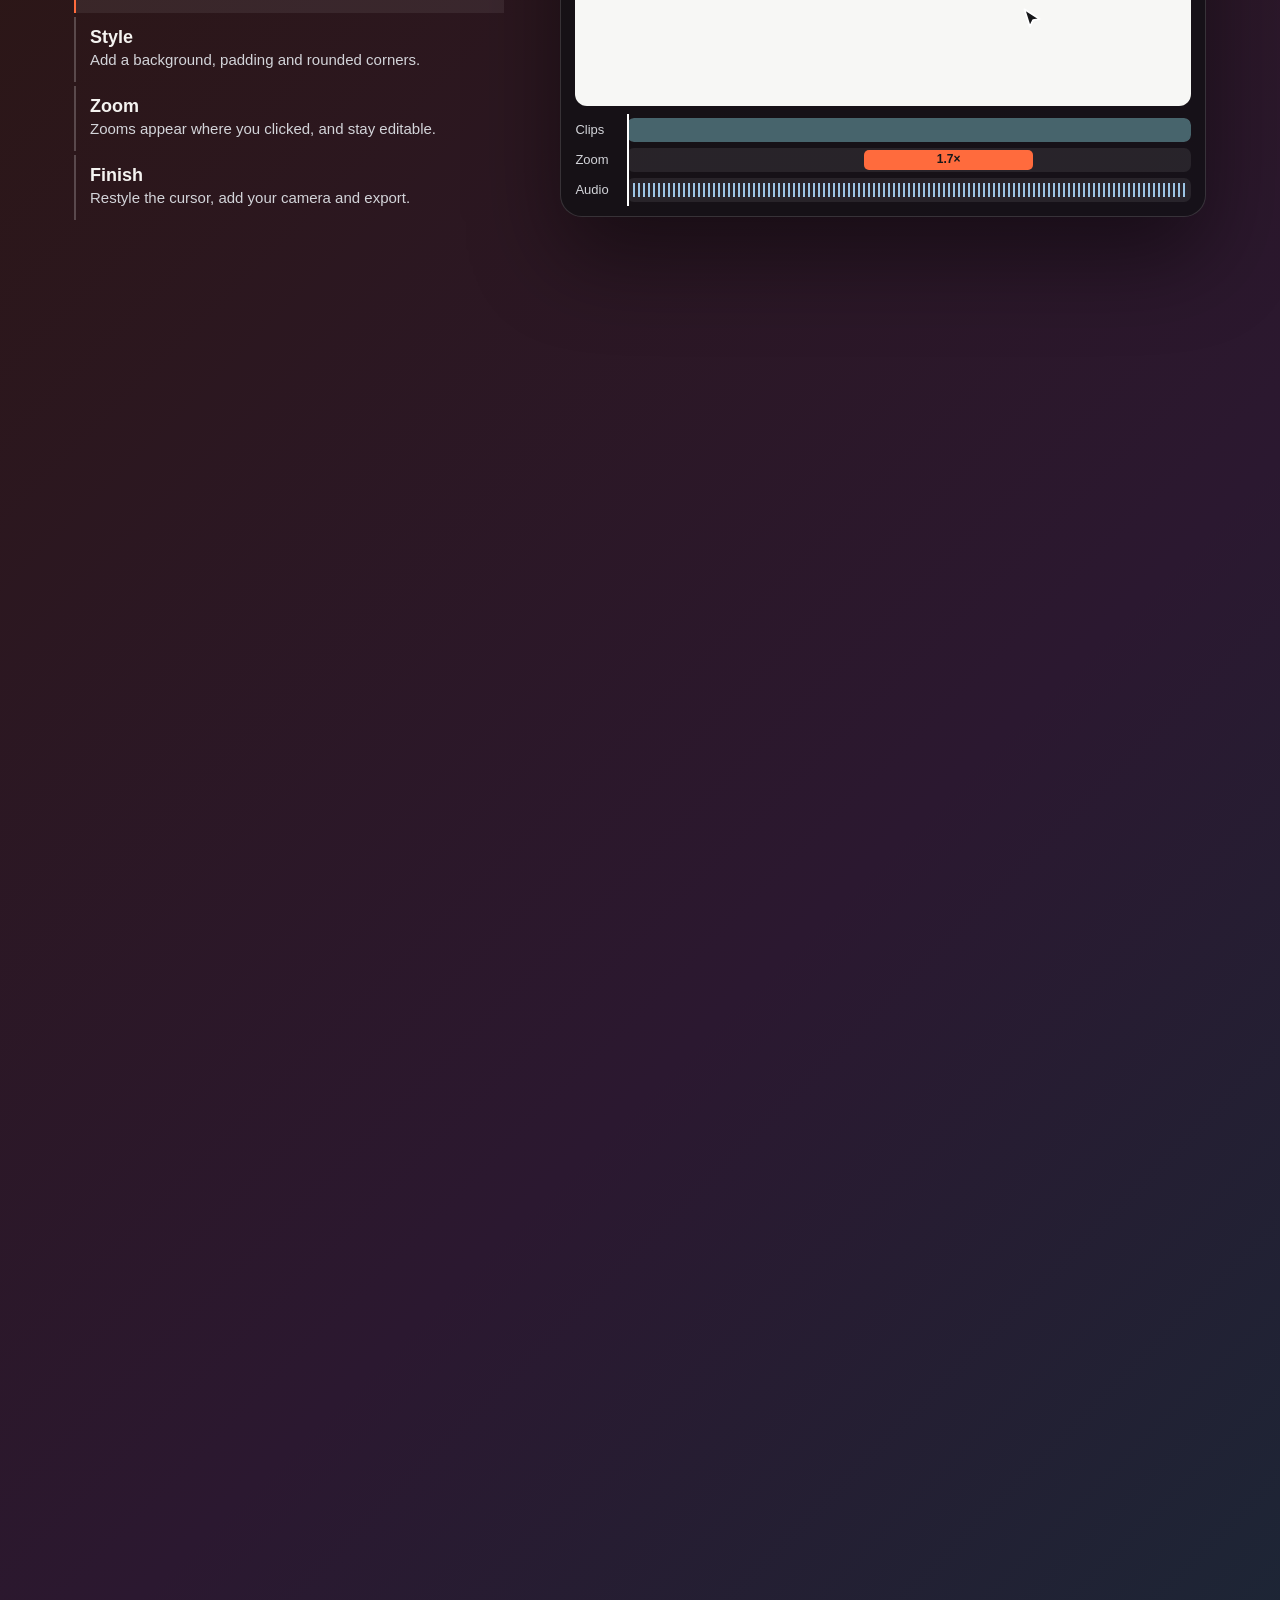
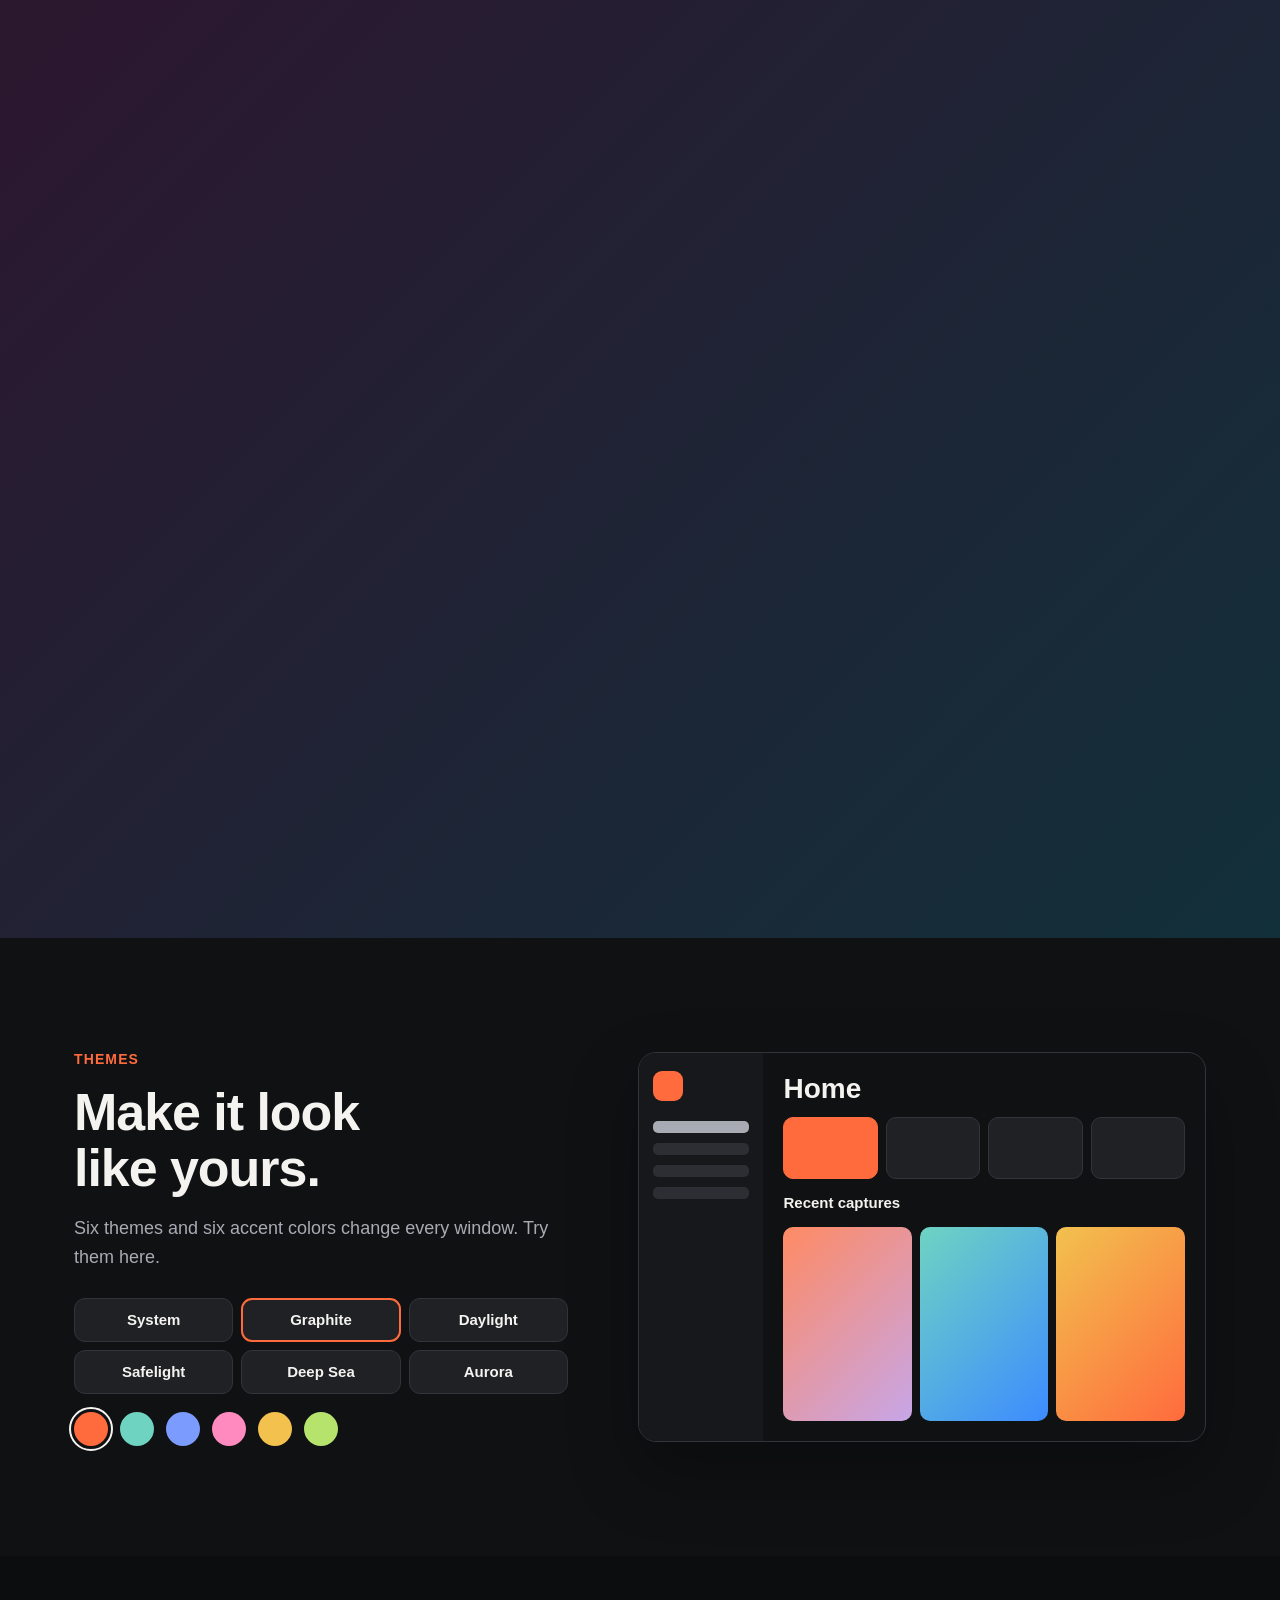
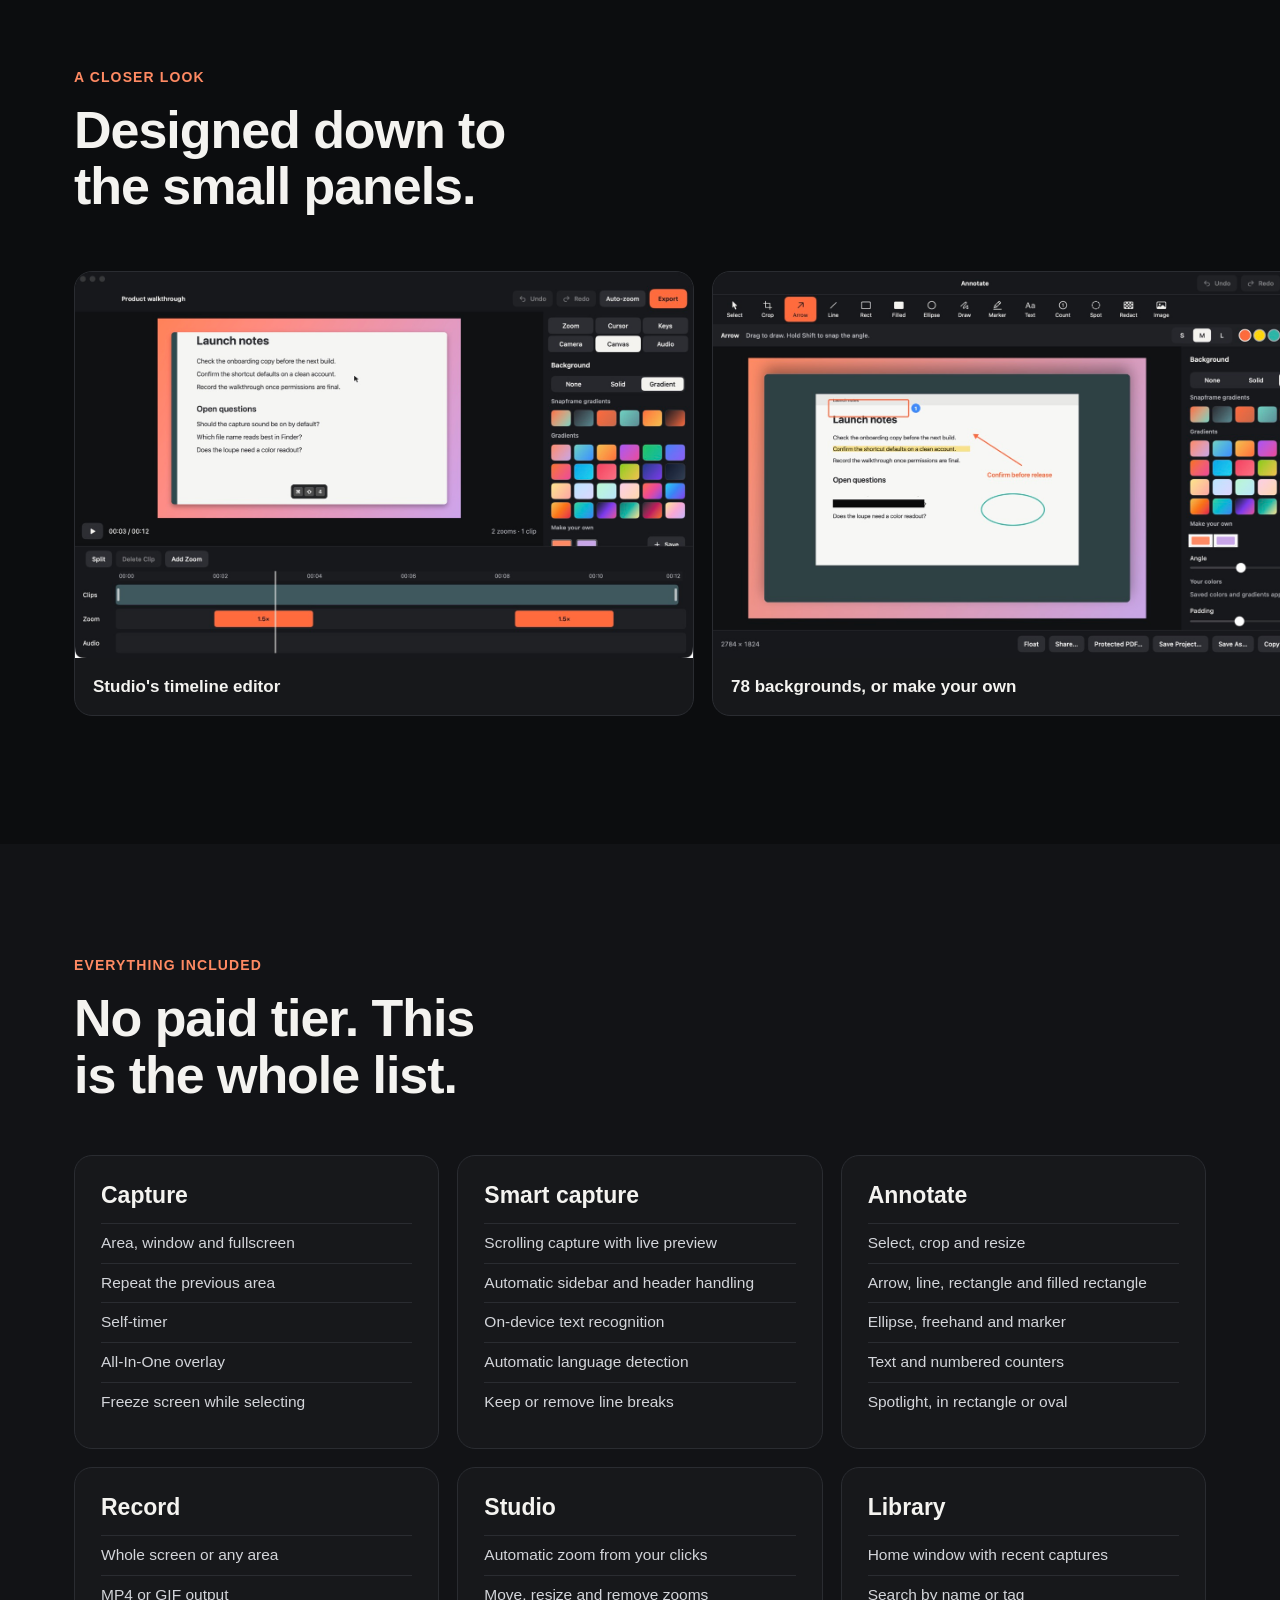
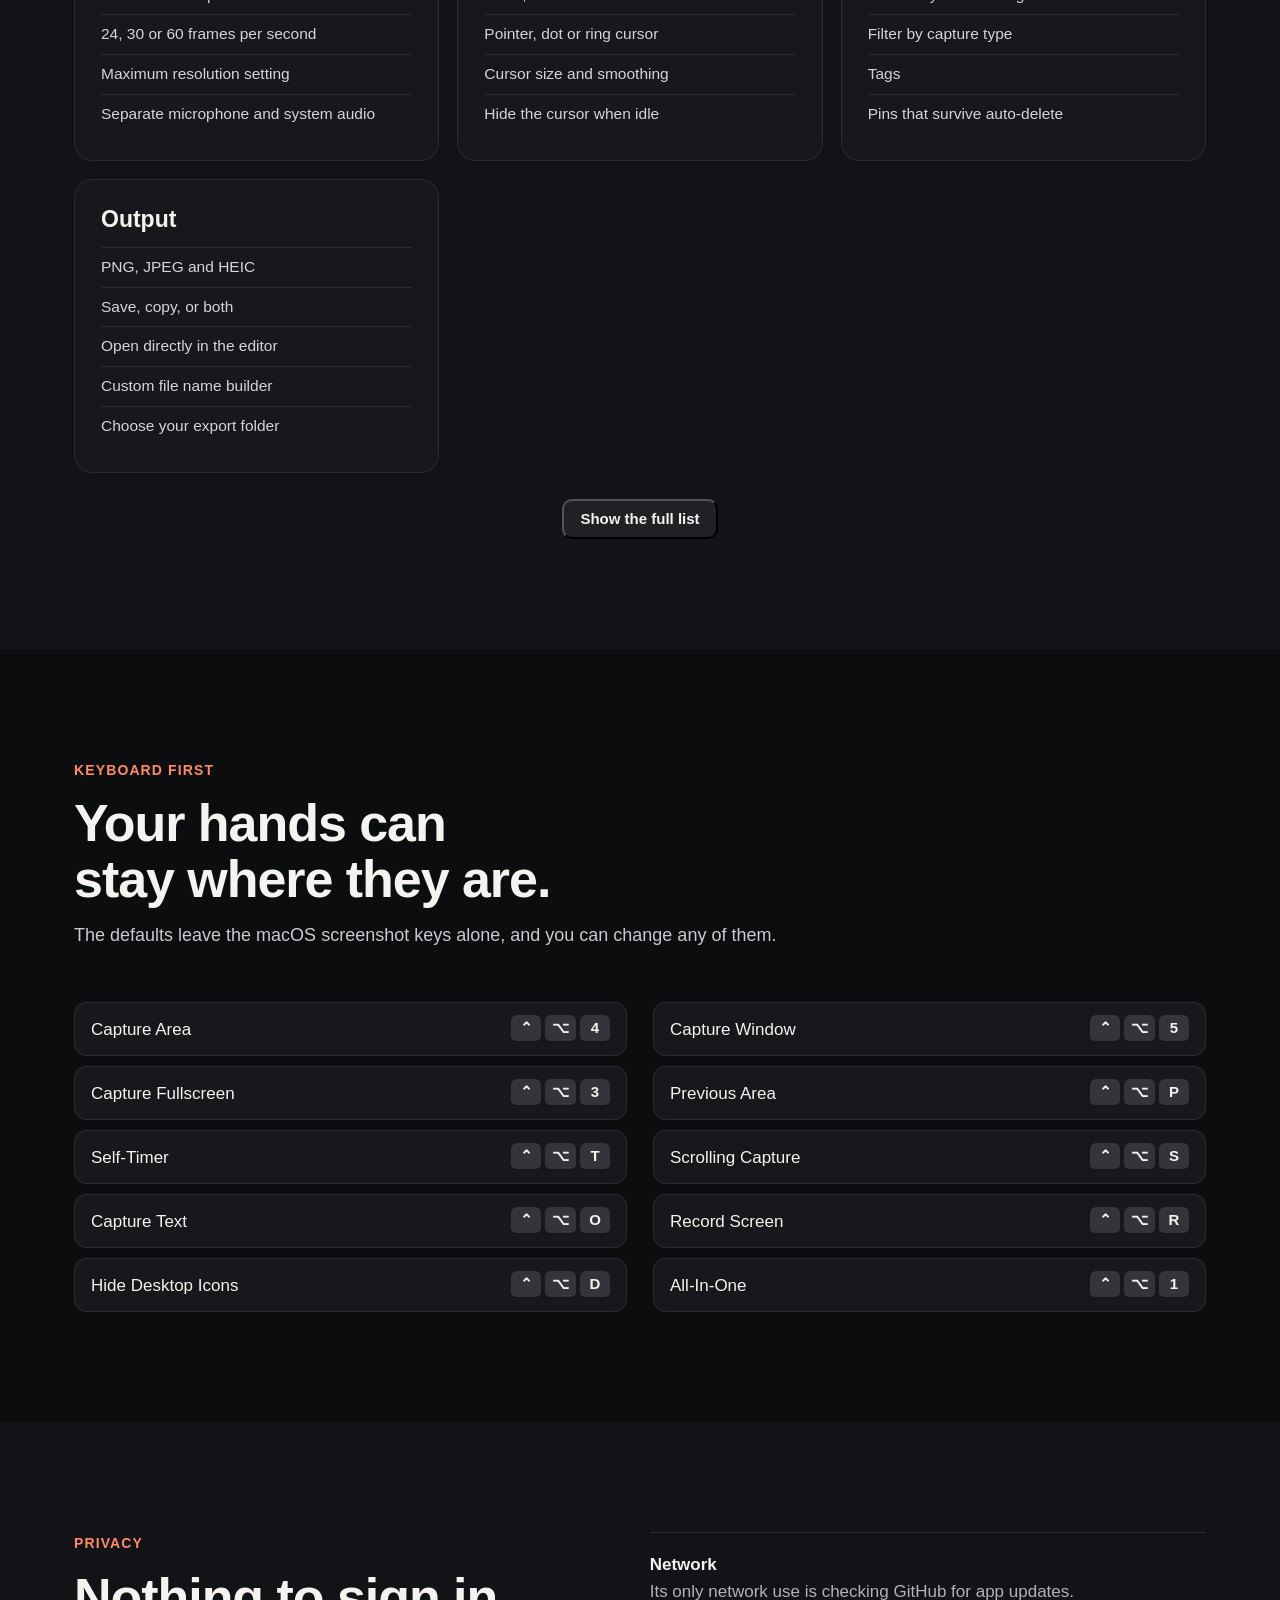
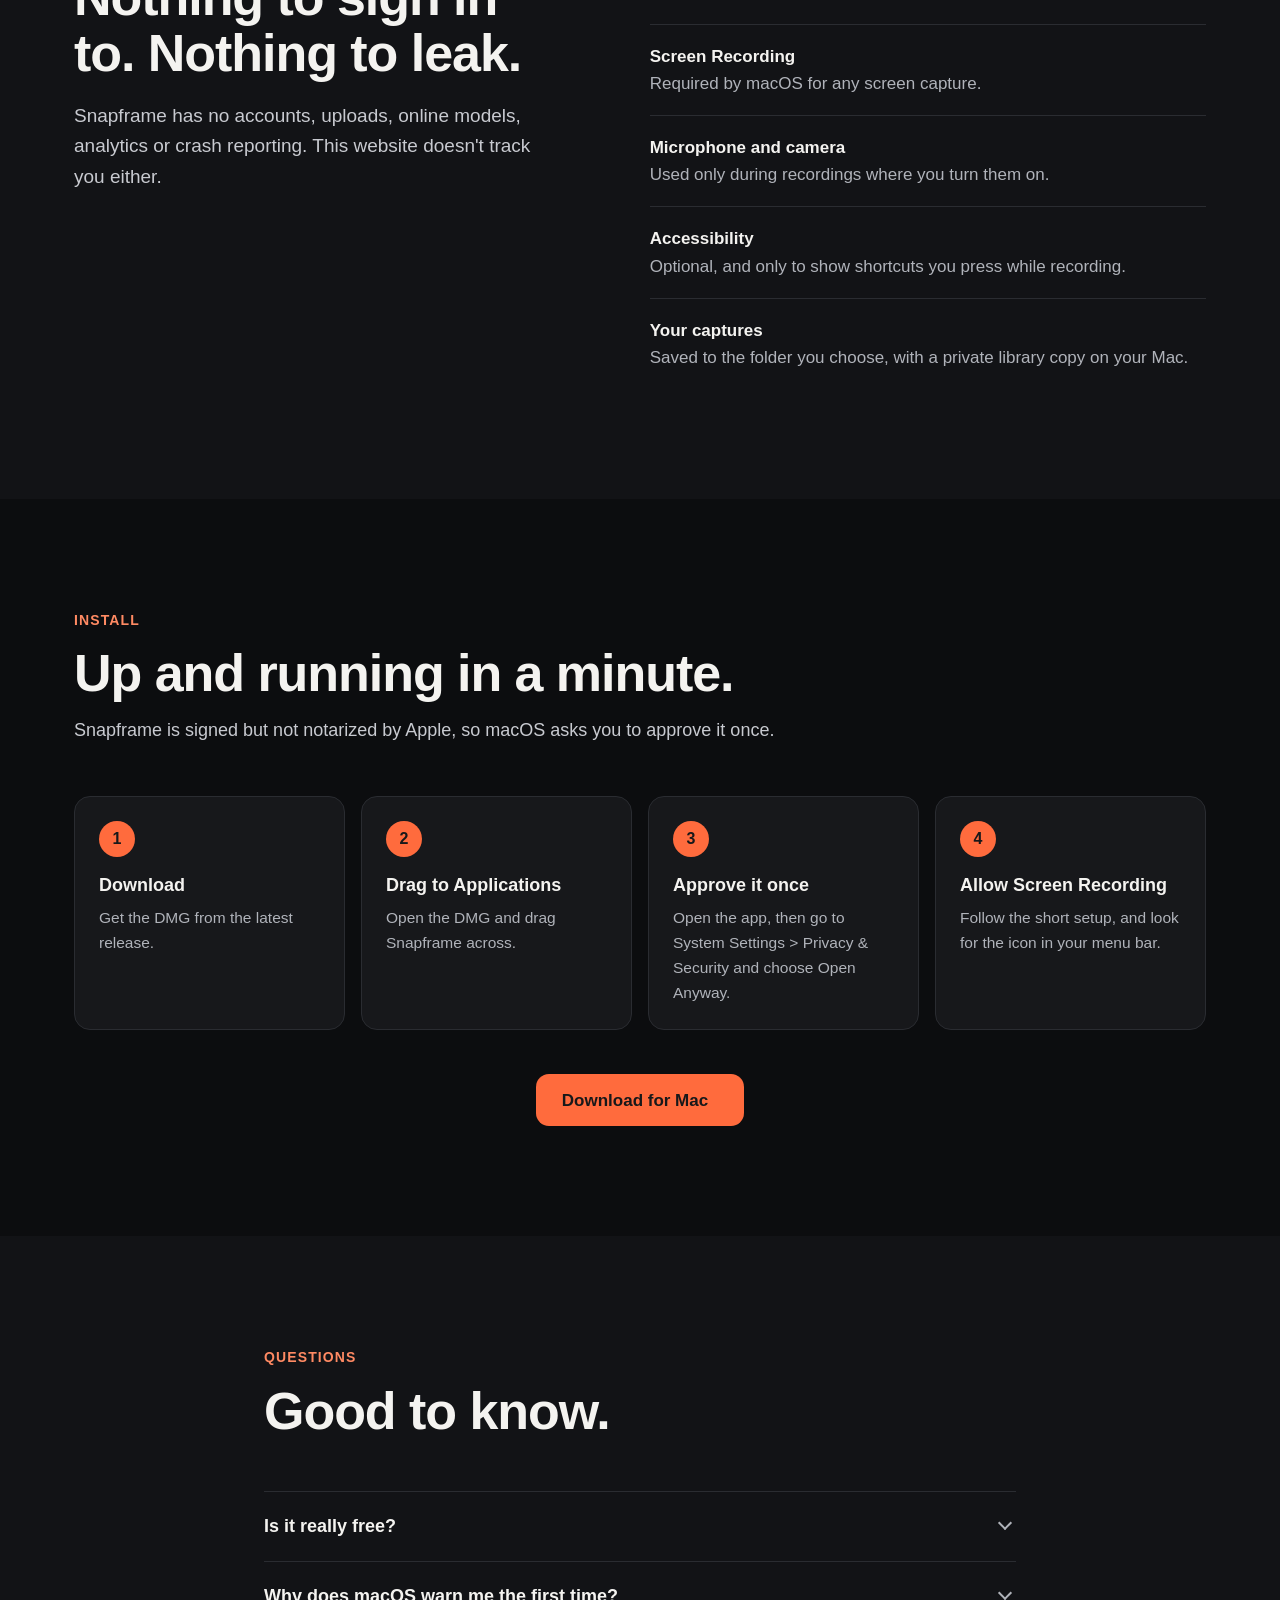
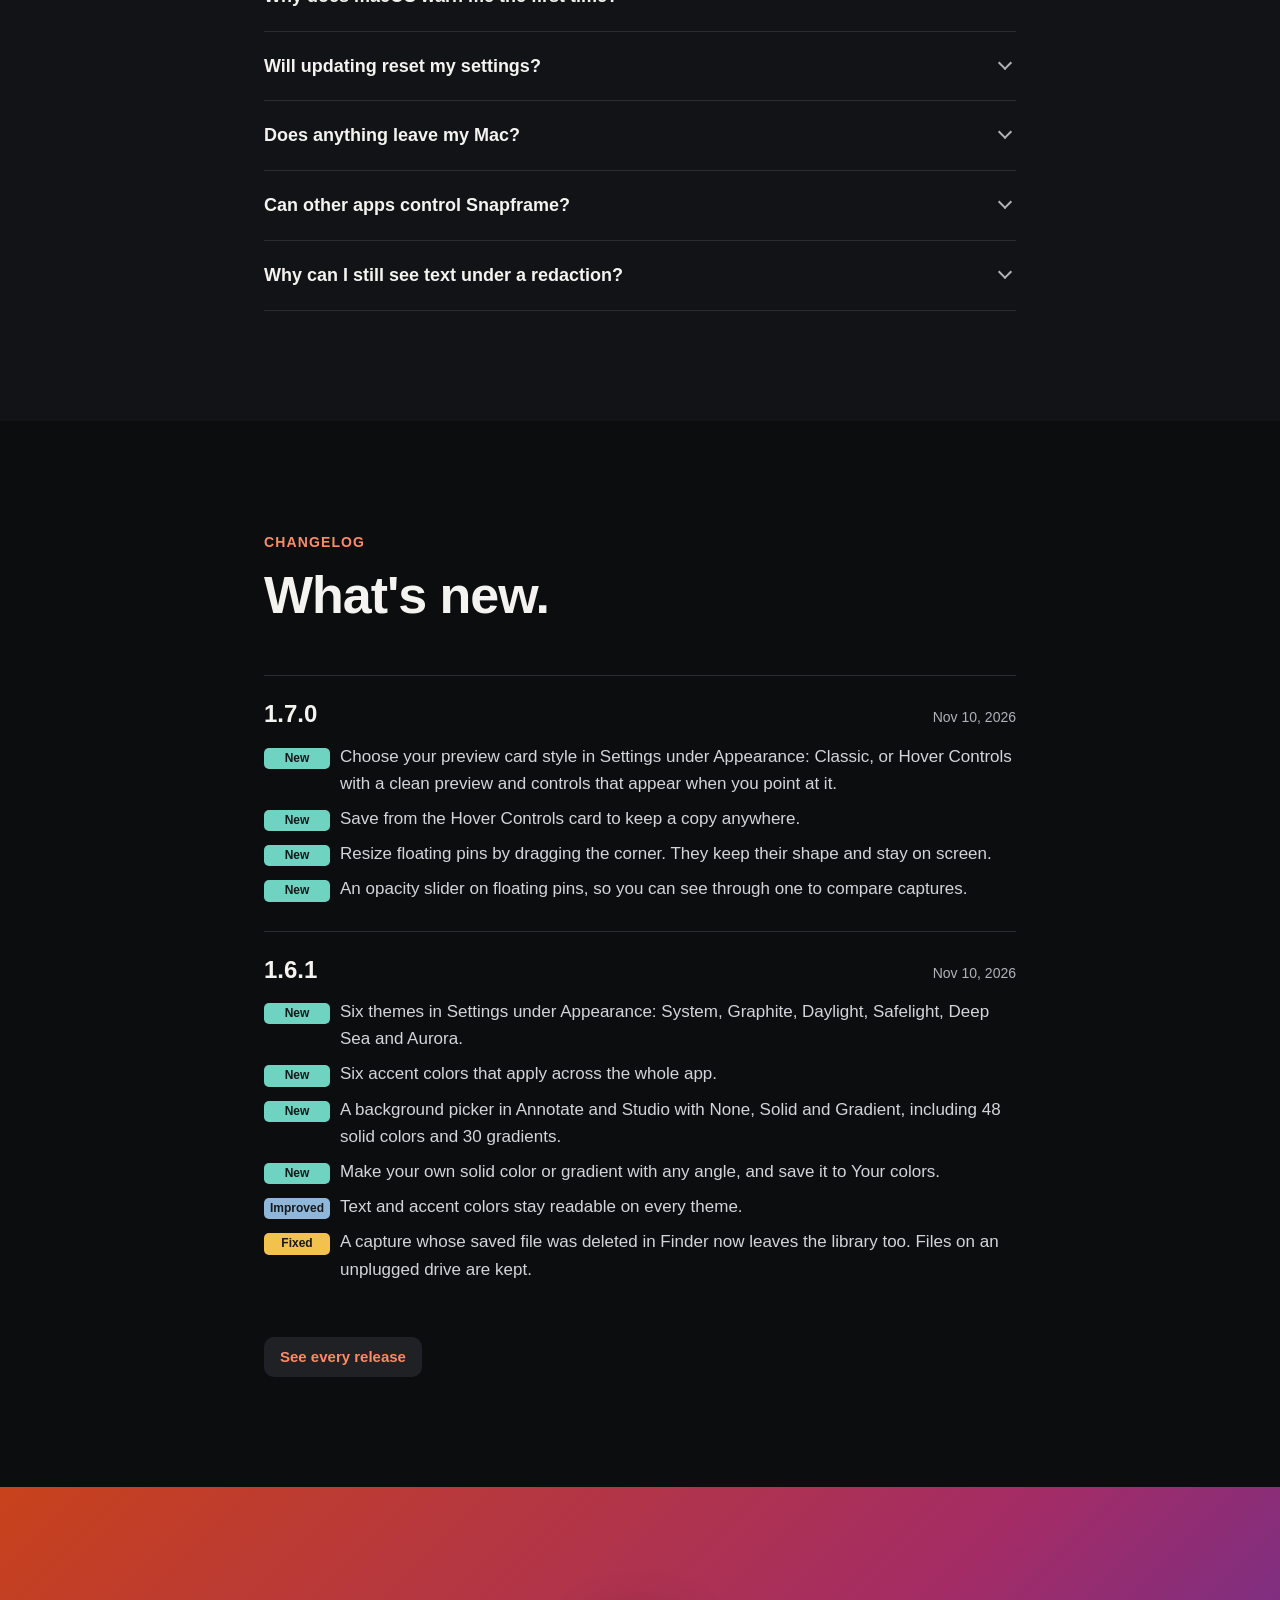
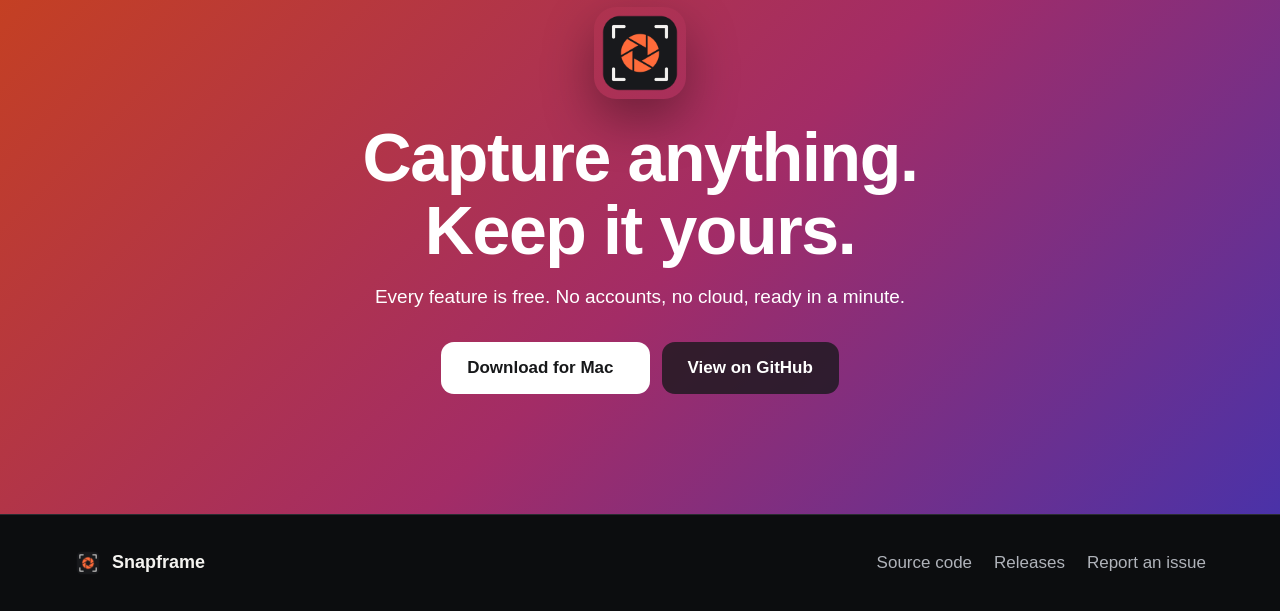
==== commit daca580c: "Add a changelog page and show only recent releases on the homepage The homepage lists the two latest" ====
--- a/docs/index.html
+++ b/docs/index.html
@@ -15,6 +15,7 @@
 <link rel="icon" href="icon.png">
 <script>document.documentElement.classList.add('js')</script>
 <link rel="stylesheet" href="site.css">
+<script src="releases.js" defer></script>
 <script src="site.js" defer></script>
 </head>
 <body>
@@ -388,13 +389,12 @@
 
 <section class="section" id="changelog">
   <div class="wrap narrow">
-    <div class="section-head reveal"><p class="eyebrow">Changelog</p><h2>Recent releases.</h2></div>
-    <div id="releases">
-      <article class="release reveal"><header><b>1.7.0</b></header><ul><li>Choose a Classic or Hover Controls preview card</li><li>Resize floating pins by dragging a corner</li><li>Make pins see-through to compare captures</li></ul></article>
-      <article class="release reveal"><header><b>1.6.1</b></header><ul><li>Six themes and six accent colors</li><li>48 solid colors and 30 gradients, or make and save your own</li><li>Files deleted in Finder now leave the library too</li></ul></article>
-      <article class="release reveal"><header><b>1.5.0</b></header><ul><li>Studio timeline editor with automatic zoom</li><li>Restyled cursor, styled backgrounds and movable camera</li><li>MP4 export rendered on your Mac</li></ul></article>
-    </div>
-    <p class="more reveal"><a href="https://github.com/sagarrokade006/snapframe/releases">All releases on GitHub</a></p>
+    <div class="section-head reveal"><p class="eyebrow">Changelog</p><h2>What's new.</h2></div>
+    <div id="releases" data-limit="2">
+      <article class="release reveal"><header><b>1.7.0</b><time datetime="2026-11-10T08:58:39Z">Nov 10, 2026</time></header><ul><li><span class="chip chip-new">New</span>Choose your preview card style in Settings under Appearance: Classic, or Hover Controls with a clean preview and controls that appear when you point at it.</li><li><span class="chip chip-new">New</span>Save from the Hover Controls card to keep a copy anywhere.</li><li><span class="chip chip-new">New</span>Resize floating pins by dragging the corner. They keep their shape and stay on screen.</li><li><span class="chip chip-new">New</span>An opacity slider on floating pins, so you can see through one to compare captures.</li></ul></article>
+      <article class="release reveal"><header><b>1.6.1</b><time datetime="2026-11-10T08:49:57Z">Nov 10, 2026</time></header><ul><li><span class="chip chip-new">New</span>Six themes in Settings under Appearance: System, Graphite, Daylight, Safelight, Deep Sea and Aurora.</li><li><span class="chip chip-new">New</span>Six accent colors that apply across the whole app.</li><li><span class="chip chip-new">New</span>A background picker in Annotate and Studio with None, Solid and Gradient, including 48 solid colors and 30 gradients.</li><li><span class="chip chip-new">New</span>Make your own solid color or gradient with any angle, and save it to Your colors.</li><li><span class="chip chip-improved">Improved</span>Text and accent colors stay readable on every theme.</li><li><span class="chip chip-fixed">Fixed</span>A capture whose saved file was deleted in Finder now leaves the library too. Files on an unplugged drive are kept.</li></ul></article>
+    </div>
+    <p class="more reveal"><a class="btn btn-ghost btn-small" href="changelog.html">See every release</a></p>
   </div>
 </section>
 
--- a/docs/site.css
+++ b/docs/site.css
@@ -278,6 +278,12 @@
 .chip-improved, .chip-better { background: #8fb7d9; }
 .chip-fixed { background: #f2c14e; }
 .more { margin-top: 18px; }
+#changelog .more { margin-top: 26px; }
+.changelog-page { padding-top: 130px; }
+.changelog-page h1 { font: 650 clamp(36px, 5vw, 56px)/1.08 var(--display); letter-spacing: -.02em; }
+.back { margin-bottom: 26px; }
+.back a { color: var(--muted); text-decoration: none; font-size: 15px; }
+.back a:hover { color: var(--text); }
 .more a { color: var(--accent-soft); }
 
 /* Roadmap */
